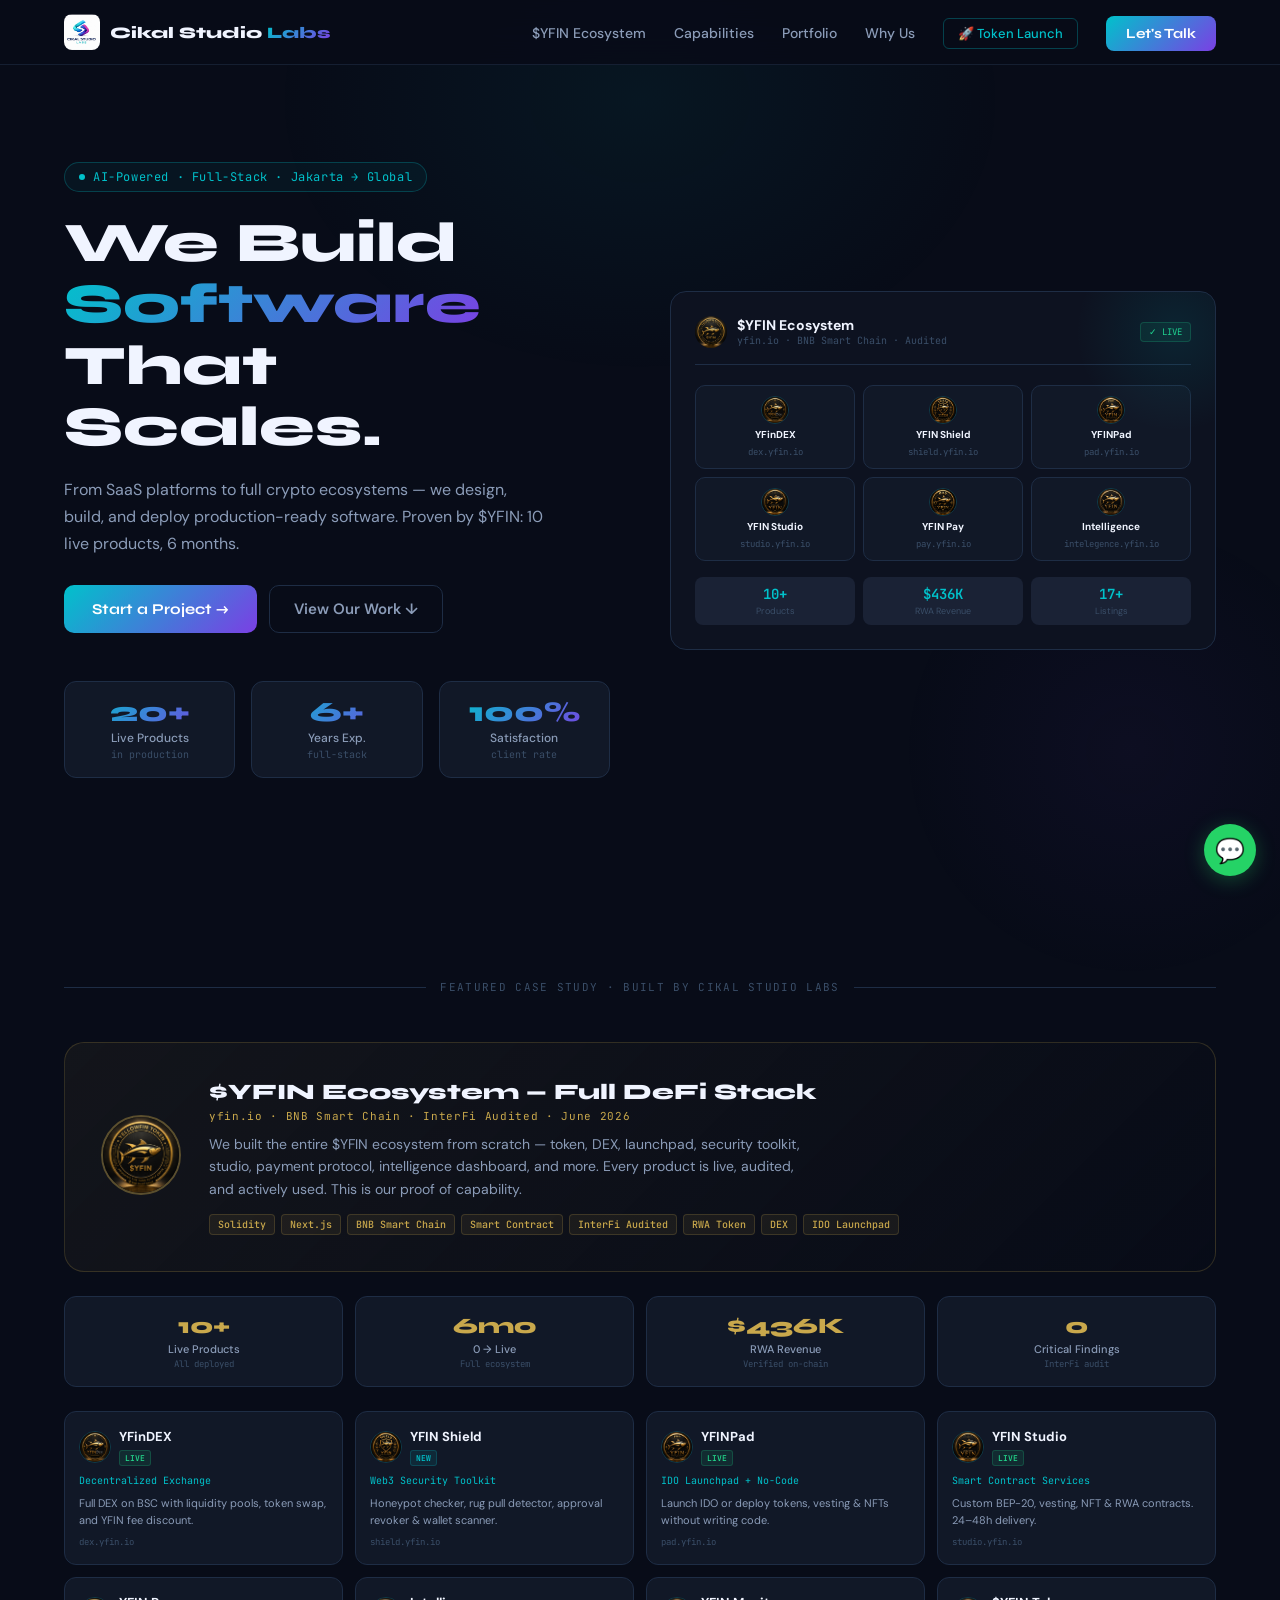
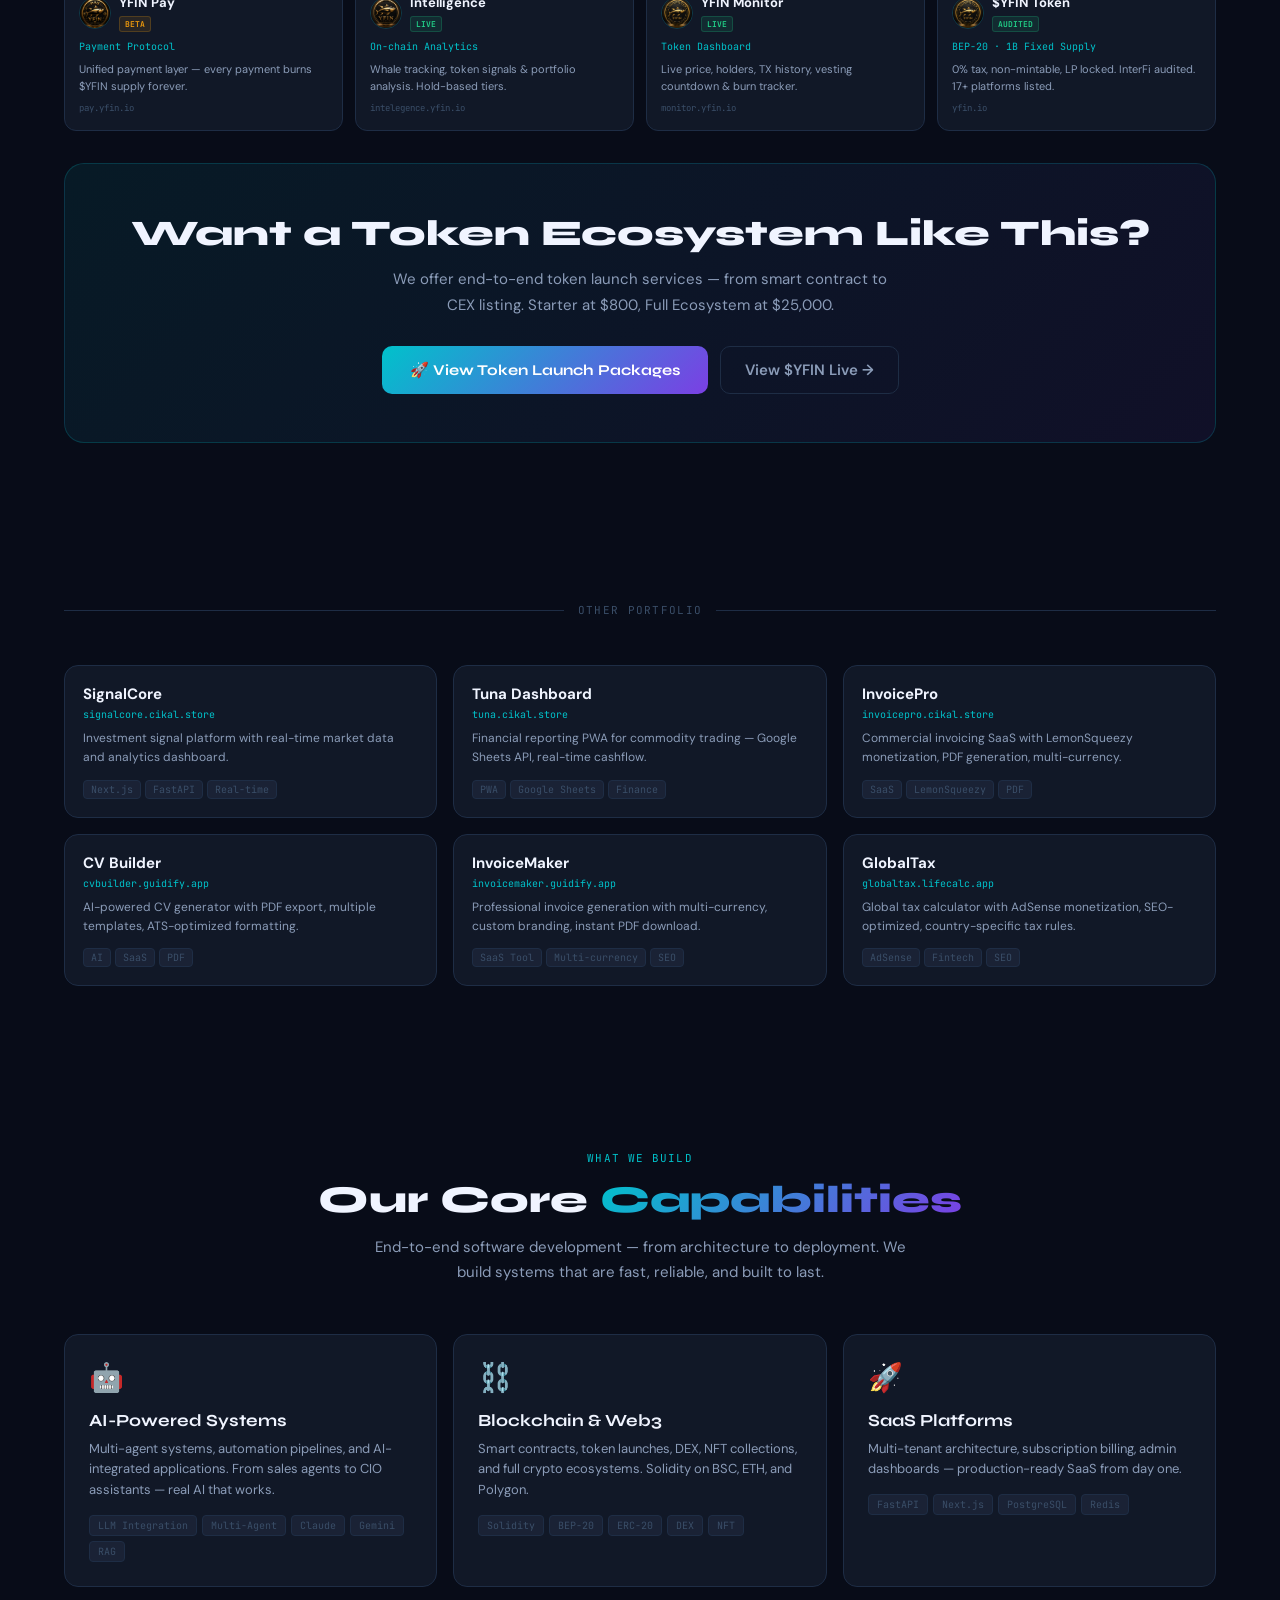
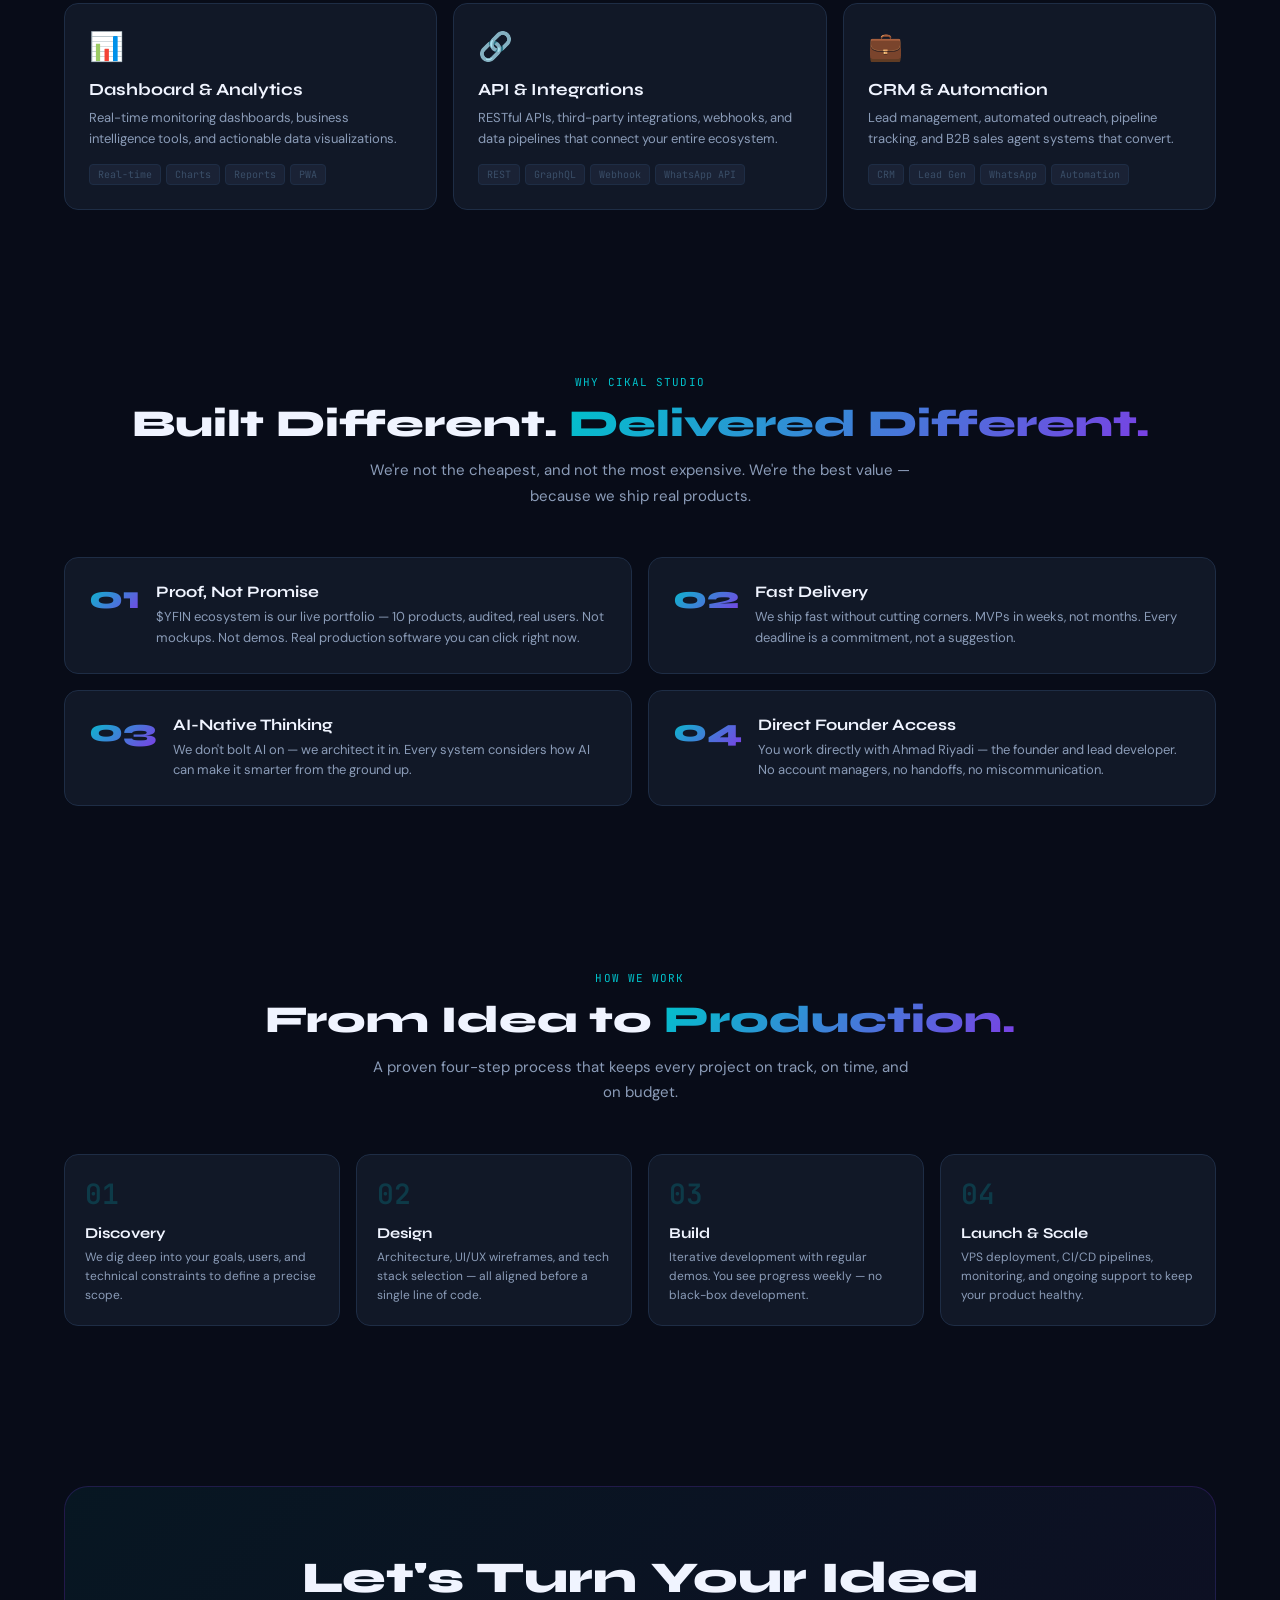
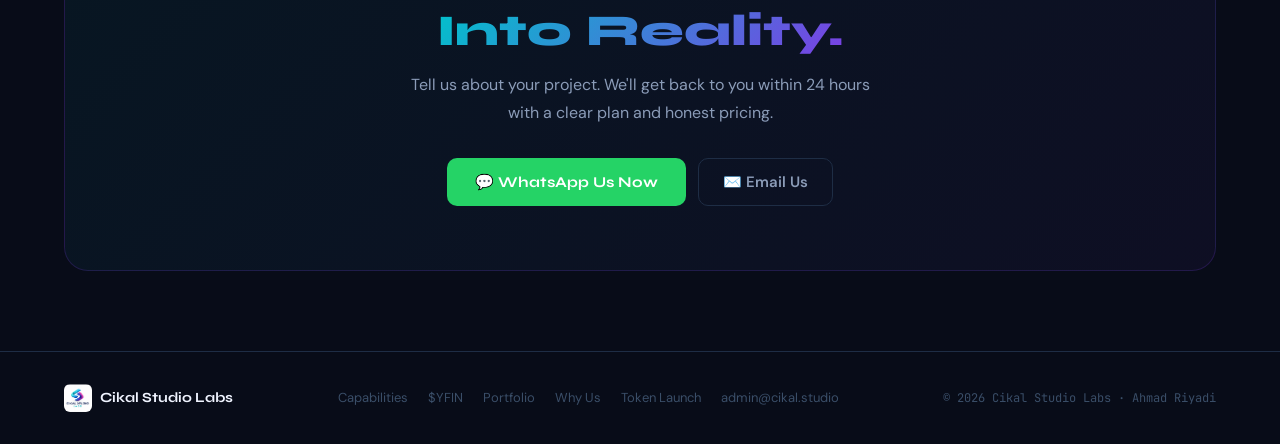
==== index.html @ 4810b9c5 "Fix HTML structure + add og:image and Twitter Card meta tags" ====
<!DOCTYPE html>
<html lang="en">
<head>
<meta charset="UTF-8" />
<meta name="viewport" content="width=device-width, initial-scale=1.0" />
<meta name="description" content="Cikal Studio Labs — We build software that scales. From SaaS to AI systems to crypto ecosystems. Jakarta, Indonesia → Global." />
<meta name="google-site-verification" content="-POpHPgUeZeCtRURK8JKjmXbCRkWH8gEPpSOim4UIfg" />
<link rel="canonical" href="https://www.cikal.studio/" />

<!-- Open Graph -->
<meta property="og:title" content="Cikal Studio Labs — We Build Software That Scales" />
<meta property="og:description" content="From SaaS platforms to full crypto ecosystems. We design, build, and deploy production-ready software. Proven by $YFIN: 10 live products, 6 months." />
<meta property="og:url" content="https://www.cikal.studio" />
<meta property="og:site_name" content="Cikal Studio Labs" />
<meta property="og:type" content="website" />
<meta property="og:locale" content="en_US" />
<meta property="og:image" content="https://www.cikal.studio/images/logo.png" />
<meta property="og:image:width" content="512" />
<meta property="og:image:height" content="512" />
<meta property="og:image:alt" content="Cikal Studio Labs" />

<!-- Twitter Card -->
<meta name="twitter:card" content="summary" />
<meta name="twitter:title" content="Cikal Studio Labs — We Build Software That Scales" />
<meta name="twitter:description" content="From SaaS platforms to full crypto ecosystems. We design, build, and deploy production-ready software." />
<meta name="twitter:image" content="https://www.cikal.studio/images/logo.png" />

<title>Cikal Studio Labs — We Build Software That Scales</title>
<link rel="icon" href="images/logo.png" />
  <link rel="preconnect" href="https://fonts.googleapis.com" />
  <link rel="preconnect" href="https://fonts.gstatic.com" crossorigin />
  <link href="https://fonts.googleapis.com/css2?family=Syne:wght@400;500;600;700;800&family=DM+Sans:ital,wght@0,300;0,400;0,500;0,600;1,400&family=JetBrains+Mono:wght@400;500&display=swap" rel="stylesheet" />
  <style>
    :root {
      --cyan: #00C2CB;
      --purple: #7B3FE4;
      --navy: #080C18;
      --navy-2: #0D1220;
      --navy-3: #111827;
      --navy-4: #1A2235;
      --slate: #1E2D45;
      --text: #F0F4FF;
      --text-2: #8B9CB8;
      --text-3: #3A4E68;
      --gold: #C9A84C;
      --green: #22D48A;
    }

    *, *::before, *::after { box-sizing: border-box; margin: 0; padding: 0; }
    html { scroll-behavior: smooth; overflow-x: hidden; }
    body {
      background: var(--navy);
      color: var(--text);
      font-family: 'DM Sans', sans-serif;
      min-height: 100vh;
      overflow-x: hidden;
      -webkit-font-smoothing: antialiased;
    }

    /* Scrollbar */
    ::-webkit-scrollbar { width: 4px; }
    ::-webkit-scrollbar-track { background: var(--navy); }
    ::-webkit-scrollbar-thumb { background: var(--slate); border-radius: 99px; }

    /* BG Effects */
    body::before {
      content: '';
      position: fixed;
      top: -200px; left: 50%;
      transform: translateX(-50%);
      width: 800px; height: 600px;
      background: radial-gradient(ellipse, rgba(0,194,203,0.06) 0%, transparent 65%);
      pointer-events: none; z-index: 0;
    }
    body::after {
      content: '';
      position: fixed;
      bottom: -100px; right: -100px;
      width: 500px; height: 500px;
      background: radial-gradient(ellipse, rgba(123,63,228,0.05) 0%, transparent 65%);
      pointer-events: none; z-index: 0;
    }

    /* Typography */
    h1,h2,h3 { font-family: 'Syne', sans-serif; }
    .mono { font-family: 'JetBrains Mono', monospace; }

    .gradient-text {
      background: linear-gradient(135deg, #00C2CB, #7B3FE4);
      -webkit-background-clip: text;
      -webkit-text-fill-color: transparent;
      background-clip: text;
    }

    /* Utility */
    .container { max-width: 1200px; margin: 0 auto; padding: 0 24px; }
    .section { padding: 80px 0; position: relative; z-index: 1; }

    /* ── NAVBAR ─────────────────────────────── */
    nav {
      position: fixed; top: 0; left: 0; right: 0; z-index: 100;
      background: rgba(8,12,24,0.9);
      backdrop-filter: blur(16px);
      border-bottom: 1px solid rgba(30,45,69,0.6);
    }
    .nav-inner {
      max-width: 1200px; margin: 0 auto;
      padding: 0 24px; height: 64px;
      display: flex; align-items: center; justify-content: space-between;
    }
    .nav-logo {
      display: flex; align-items: center; gap: 10px;
      text-decoration: none;
    }
    .nav-logo img { width: 36px; height: 36px; border-radius: 8px; }
    .nav-logo span {
      font-family: 'Syne', sans-serif;
      font-weight: 800; font-size: 16px;
      color: var(--text);
    }
    .nav-logo span em {
      font-style: normal;
      background: linear-gradient(135deg, #00C2CB, #7B3FE4);
      -webkit-background-clip: text;
      -webkit-text-fill-color: transparent;
      background-clip: text;
    }
    .nav-links {
      display: flex; gap: 28px; align-items: center;
      list-style: none;
    }
    .nav-links a {
      font-size: 14px; color: var(--text-2);
      text-decoration: none; transition: color 0.2s;
      font-weight: 500;
    }
    .nav-links a:hover { color: var(--cyan); }
    .nav-links a.highlight {
      color: var(--cyan);
      border: 1px solid rgba(0,194,203,0.3);
      padding: 6px 14px; border-radius: 6px;
      font-size: 13px;
    }
    .nav-links a.highlight:hover {
      background: rgba(0,194,203,0.08);
    }
    .nav-cta {
      padding: 9px 20px;
      background: linear-gradient(135deg, #00C2CB, #7B3FE4);
      color: white !important;
      font-weight: 700 !important;
      border-radius: 8px;
      text-decoration: none;
      font-size: 14px !important;
      font-family: 'Syne', sans-serif;
      transition: opacity 0.2s, transform 0.2s;
    }
    .nav-cta:hover { opacity: 0.9; transform: translateY(-1px); }

    /* Mobile nav */
    .hamburger {
      display: none; background: none;
      border: 1px solid var(--slate); border-radius: 8px;
      width: 40px; height: 40px; cursor: pointer;
      color: var(--text-2); font-size: 18px;
      align-items: center; justify-content: center;
    }
    .mobile-menu {
      display: none;
      background: rgba(8,12,24,0.98);
      border-top: 1px solid var(--slate);
      padding: 16px 24px 20px;
    }
    .mobile-menu a {
      display: block; padding: 14px 0;
      font-size: 15px; color: var(--text-2);
      text-decoration: none;
      border-bottom: 1px solid rgba(30,45,69,0.5);
    }
    .mobile-menu a:last-child { border-bottom: none; }
    .mobile-cta-wrap { margin-top: 14px; }
    .mobile-cta-wrap a {
      display: block; text-align: center;
      padding: 13px; font-size: 15px; font-weight: 700;
      background: linear-gradient(135deg, #00C2CB, #7B3FE4);
      color: white; border-radius: 8px;
      text-decoration: none; border: none;
    }

    @media (max-width: 768px) {
      .nav-links { display: none; }
      .hamburger { display: flex; }
      .mobile-menu.open { display: block; }
    }

    /* ── HERO ───────────────────────────────── */
    .hero {
      min-height: 100vh;
      display: flex; align-items: center;
      padding: 100px 0 60px;
      position: relative; z-index: 1;
    }
    .hero-inner {
      max-width: 1200px; margin: 0 auto; padding: 0 24px;
      display: grid; grid-template-columns: 1fr 1fr;
      gap: 60px; align-items: center;
    }
    .hero-tag {
      display: inline-flex; align-items: center; gap: 8px;
      padding: 6px 14px; border-radius: 20px;
      border: 1px solid rgba(0,194,203,0.25);
      background: rgba(0,194,203,0.05);
      font-size: 12px; color: var(--cyan);
      font-family: 'JetBrains Mono', monospace;
      margin-bottom: 20px;
      letter-spacing: 0.05em;
    }
    .hero-tag .dot {
      width: 6px; height: 6px; border-radius: 50%;
      background: var(--cyan);
      animation: pulse 2s infinite;
    }
    @keyframes pulse { 0%,100%{opacity:1} 50%{opacity:0.3} }

    .hero h1 {
      font-size: clamp(32px, 4.5vw, 56px);
      font-weight: 800; line-height: 1.1;
      margin-bottom: 18px;
    }
    .hero p {
      font-size: 16px; color: var(--text-2);
      line-height: 1.7; margin-bottom: 28px;
      max-width: 480px;
    }
    .hero-btns {
      display: flex; gap: 12px; flex-wrap: wrap;
      margin-bottom: 48px;
    }
    .btn-primary {
      padding: 13px 28px;
      background: linear-gradient(135deg, #00C2CB, #7B3FE4);
      color: white; font-weight: 700;
      border-radius: 10px; text-decoration: none;
      font-size: 15px; font-family: 'Syne', sans-serif;
      transition: opacity 0.2s, transform 0.2s;
      display: inline-flex; align-items: center; gap: 8px;
    }
    .btn-primary:hover { opacity: 0.9; transform: translateY(-2px); }
    .btn-secondary {
      padding: 13px 24px;
      background: transparent; color: var(--text-2);
      font-weight: 600; border-radius: 10px;
      text-decoration: none; font-size: 15px;
      border: 1px solid var(--slate);
      transition: all 0.2s;
      display: inline-flex; align-items: center; gap: 8px;
    }
    .btn-secondary:hover { border-color: var(--cyan); color: var(--cyan); }

    /* Stats */
    .hero-stats {
      display: grid; grid-template-columns: repeat(3, 1fr);
      gap: 16px;
    }
    .stat-box {
      background: var(--navy-3);
      border: 1px solid var(--slate);
      border-radius: 12px; padding: 16px 14px;
      text-align: center;
    }
    .stat-box .val {
      font-family: 'Syne', sans-serif;
      font-size: 28px; font-weight: 800;
      background: linear-gradient(135deg, #00C2CB, #7B3FE4);
      -webkit-background-clip: text;
      -webkit-text-fill-color: transparent;
      background-clip: text;
      line-height: 1;
    }
    .stat-box .lbl {
      font-size: 12px; color: var(--text-2);
      margin-top: 4px; font-weight: 500;
    }
    .stat-box .sub {
      font-size: 10px; color: var(--text-3);
      margin-top: 2px;
      font-family: 'JetBrains Mono', monospace;
    }

    /* Hero right — YFIN ecosystem preview */
    .hero-right {
      position: relative;
    }
    .ecosystem-preview {
      background: var(--navy-2);
      border: 1px solid var(--slate);
      border-radius: 16px; padding: 24px;
      position: relative; overflow: hidden;
    }
    .ecosystem-preview::before {
      content: '';
      position: absolute; top: -60px; right: -60px;
      width: 200px; height: 200px;
      background: radial-gradient(ellipse, rgba(0,194,203,0.1), transparent 70%);
      pointer-events: none;
    }
    .ep-header {
      display: flex; align-items: center; gap: 10px;
      margin-bottom: 20px; padding-bottom: 16px;
      border-bottom: 1px solid var(--slate);
    }
    .ep-header img { width: 32px; height: 32px; border-radius: 50%; }
    .ep-header .ep-title { font-weight: 700; font-size: 14px; }
    .ep-header .ep-sub {
      font-size: 10px; color: var(--text-3);
      font-family: 'JetBrains Mono', monospace;
    }
    .ep-badge {
      margin-left: auto;
      font-size: 9px; padding: 3px 8px;
      background: rgba(34,212,138,0.08);
      border: 1px solid rgba(34,212,138,0.2);
      color: var(--green); border-radius: 4px;
      font-family: 'JetBrains Mono', monospace;
    }
    .ep-grid {
      display: grid; grid-template-columns: repeat(3, 1fr);
      gap: 8px; margin-bottom: 16px;
    }
    .ep-item {
      background: var(--navy-3);
      border: 1px solid var(--slate);
      border-radius: 10px; padding: 10px 8px;
      text-align: center; text-decoration: none;
      transition: all 0.2s;
      display: flex; flex-direction: column;
      align-items: center; gap: 5px;
    }
    .ep-item:hover {
      border-color: rgba(0,194,203,0.3);
      transform: translateY(-2px);
    }
    .ep-item img {
      width: 28px; height: 28px; border-radius: 50%;
      border: 1px solid rgba(0,194,203,0.2);
    }
    .ep-item .ep-name {
      font-size: 10px; font-weight: 700;
      color: var(--text); line-height: 1.2;
    }
    .ep-item .ep-url {
      font-size: 9px; color: var(--text-3);
      font-family: 'JetBrains Mono', monospace;
    }
    .ep-stats {
      display: grid; grid-template-columns: repeat(3, 1fr);
      gap: 8px;
    }
    .ep-stat {
      background: var(--navy-4);
      border-radius: 8px; padding: 8px;
      text-align: center;
    }
    .ep-stat .v {
      font-family: 'JetBrains Mono', monospace;
      font-size: 14px; font-weight: 600;
      color: var(--cyan);
    }
    .ep-stat .l {
      font-size: 9px; color: var(--text-3);
      margin-top: 2px;
    }

    /* ── SECTION DIVIDER ────────────────────── */
    .divider {
      display: flex; align-items: center; gap: 14px;
      margin-bottom: 48px;
    }
    .divider .line { flex: 1; height: 1px; background: var(--slate); }
    .divider span {
      font-size: 11px; font-family: 'JetBrains Mono', monospace;
      color: var(--text-3); letter-spacing: 0.12em;
      text-transform: uppercase; white-space: nowrap;
    }

    /* Section header */
    .section-header { text-align: center; margin-bottom: 48px; }
    .section-tag {
      display: inline-block;
      font-size: 11px; font-family: 'JetBrains Mono', monospace;
      color: var(--cyan); letter-spacing: 0.1em;
      text-transform: uppercase; margin-bottom: 12px;
    }
    .section-header h2 {
      font-size: clamp(24px, 3.5vw, 38px);
      font-weight: 800; line-height: 1.2;
      margin-bottom: 12px;
    }
    .section-header p {
      font-size: 15px; color: var(--text-2);
      line-height: 1.7; max-width: 540px; margin: 0 auto;
    }

    /* ── YFIN CASE STUDY ────────────────────── */
    .case-study-hero {
      background: linear-gradient(135deg, rgba(201,168,76,0.06), rgba(8,12,24,0.9));
      border: 1px solid rgba(201,168,76,0.2);
      border-radius: 20px; padding: 36px;
      margin-bottom: 24px;
      display: grid; grid-template-columns: auto 1fr;
      gap: 28px; align-items: center;
    }
    .cs-logo img {
      width: 80px; height: 80px; border-radius: 50%;
      border: 2px solid rgba(201,168,76,0.4);
    }
    .cs-content h3 {
      font-size: 22px; font-weight: 800;
      margin-bottom: 4px;
    }
    .cs-content .cs-sub {
      font-size: 11px; color: var(--gold);
      font-family: 'JetBrains Mono', monospace;
      letter-spacing: 0.06em; margin-bottom: 10px;
    }
    .cs-content p {
      font-size: 14px; color: var(--text-2);
      line-height: 1.6; margin-bottom: 14px;
      max-width: 600px;
    }
    .cs-tags { display: flex; flex-wrap: wrap; gap: 6px; }
    .cs-tag {
      font-size: 10px; padding: 3px 8px;
      border-radius: 4px; font-family: 'JetBrains Mono', monospace;
      font-weight: 500;
      background: rgba(201,168,76,0.08);
      border: 1px solid rgba(201,168,76,0.2);
      color: var(--gold);
    }
    .cs-stats {
      display: grid; grid-template-columns: repeat(4, 1fr);
      gap: 12px; margin-bottom: 24px;
    }
    .cs-stat {
      background: var(--navy-3); border: 1px solid var(--slate);
      border-radius: 12px; padding: 16px 12px; text-align: center;
    }
    .cs-stat .v {
      font-family: 'Syne', sans-serif;
      font-size: 22px; font-weight: 800; color: var(--gold);
    }
    .cs-stat .l { font-size: 11px; color: var(--text-2); margin-top: 3px; font-weight: 500; }
    .cs-stat .s { font-size: 9px; color: var(--text-3); margin-top: 2px; font-family: 'JetBrains Mono', monospace; }

    /* Product grid */
    .products-grid {
      display: grid; grid-template-columns: repeat(4, 1fr);
      gap: 12px;
    }
    .product-card {
      background: var(--navy-3); border: 1px solid var(--slate);
      border-radius: 12px; padding: 16px 14px;
      text-decoration: none; display: flex;
      flex-direction: column; gap: 8px;
      transition: all 0.2s;
    }
    .product-card:hover {
      border-color: rgba(0,194,203,0.3);
      transform: translateY(-2px);
      box-shadow: 0 8px 24px rgba(0,194,203,0.06);
    }
    .pc-header { display: flex; align-items: center; gap: 8px; }
    .pc-header img {
      width: 32px; height: 32px; border-radius: 50%;
      border: 1px solid rgba(0,194,203,0.2);
      flex-shrink: 0;
    }
    .pc-name { font-weight: 700; font-size: 13px; color: var(--text); }
    .pc-badge {
      font-size: 8px; padding: 2px 5px; border-radius: 3px;
      font-family: 'JetBrains Mono', monospace; font-weight: 600;
      display: inline-block; margin-top: 1px;
    }
    .b-live { background: rgba(34,212,138,0.1); border: 1px solid rgba(34,212,138,0.2); color: var(--green); }
    .b-new  { background: rgba(0,194,203,0.1);  border: 1px solid rgba(0,194,203,0.2);  color: var(--cyan); }
    .b-beta { background: rgba(245,158,11,0.1); border: 1px solid rgba(245,158,11,0.2); color: #F59E0B; }
    .pc-tag { font-size: 10px; color: var(--cyan); font-family: 'JetBrains Mono', monospace; }
    .pc-desc { font-size: 11px; color: var(--text-2); line-height: 1.5; flex: 1; }
    .pc-url { font-size: 9px; color: var(--text-3); font-family: 'JetBrains Mono', monospace; }

    /* ── OTHER PORTFOLIO ────────────────────── */
    .portfolio-grid {
      display: grid; grid-template-columns: repeat(3, 1fr);
      gap: 16px;
    }
    .port-card {
      background: var(--navy-3); border: 1px solid var(--slate);
      border-radius: 14px; overflow: hidden;
      text-decoration: none; display: block;
      transition: all 0.2s;
    }
    .port-card:hover {
      border-color: rgba(123,63,228,0.3);
      transform: translateY(-2px);
    }
    .port-body { padding: 18px; }
    .port-name { font-weight: 700; font-size: 15px; margin-bottom: 4px; color: var(--text); }
    .port-url { font-size: 10px; color: var(--cyan); font-family: 'JetBrains Mono', monospace; margin-bottom: 8px; }
    .port-desc { font-size: 12px; color: var(--text-2); line-height: 1.6; margin-bottom: 12px; }
    .port-tags { display: flex; flex-wrap: wrap; gap: 4px; }
    .port-tag {
      font-size: 10px; padding: 2px 7px; border-radius: 4px;
      background: var(--navy-4); border: 1px solid var(--slate);
      color: var(--text-3); font-family: 'JetBrains Mono', monospace;
    }

    /* ── CAPABILITIES ───────────────────────── */
    .cap-grid {
      display: grid; grid-template-columns: repeat(3, 1fr);
      gap: 16px;
    }
    .cap-card {
      background: var(--navy-3); border: 1px solid var(--slate);
      border-radius: 14px; padding: 24px;
      transition: all 0.2s;
    }
    .cap-card:hover { border-color: rgba(123,63,228,0.3); }
    .cap-icon {
      font-size: 28px; margin-bottom: 14px;
    }
    .cap-card h3 { font-size: 17px; font-weight: 700; margin-bottom: 8px; }
    .cap-card p { font-size: 13px; color: var(--text-2); line-height: 1.6; margin-bottom: 14px; }
    .cap-tags { display: flex; flex-wrap: wrap; gap: 5px; }
    .cap-tag {
      font-size: 10px; padding: 3px 8px;
      border-radius: 4px; background: var(--navy-4);
      border: 1px solid var(--slate);
      color: var(--text-3); font-family: 'JetBrains Mono', monospace;
    }

    /* ── WHY US ─────────────────────────────── */
    .why-grid {
      display: grid; grid-template-columns: repeat(2, 1fr);
      gap: 16px;
    }
    .why-card {
      background: var(--navy-3); border: 1px solid var(--slate);
      border-radius: 14px; padding: 24px;
      display: flex; gap: 16px; align-items: flex-start;
    }
    .why-num {
      font-family: 'Syne', sans-serif; font-size: 32px;
      font-weight: 800; line-height: 1;
      background: linear-gradient(135deg, #00C2CB, #7B3FE4);
      -webkit-background-clip: text;
      -webkit-text-fill-color: transparent;
      background-clip: text;
      flex-shrink: 0;
    }
    .why-card h3 { font-size: 16px; font-weight: 700; margin-bottom: 6px; }
    .why-card p { font-size: 13px; color: var(--text-2); line-height: 1.6; }

    /* ── PROCESS ────────────────────────────── */
    .process-grid {
      display: grid; grid-template-columns: repeat(4, 1fr);
      gap: 16px;
    }
    .proc-card {
      background: var(--navy-3); border: 1px solid var(--slate);
      border-radius: 14px; padding: 20px;
      position: relative;
    }
    .proc-num {
      font-family: 'JetBrains Mono', monospace;
      font-size: 28px; font-weight: 600;
      color: rgba(0,194,203,0.2); margin-bottom: 12px;
    }
    .proc-card h3 { font-size: 15px; font-weight: 700; margin-bottom: 6px; }
    .proc-card p { font-size: 12px; color: var(--text-2); line-height: 1.6; }

    /* ── TOKEN LAUNCH CTA ───────────────────── */
    .token-cta {
      background: linear-gradient(135deg, rgba(0,194,203,0.08), rgba(123,63,228,0.08));
      border: 1px solid rgba(0,194,203,0.2);
      border-radius: 20px; padding: 48px;
      text-align: center;
    }
    .token-cta h2 {
      font-size: clamp(24px, 3.5vw, 36px);
      font-weight: 800; margin-bottom: 12px;
    }
    .token-cta p {
      font-size: 15px; color: var(--text-2);
      line-height: 1.7; max-width: 520px;
      margin: 0 auto 28px;
    }
    .token-cta-btns { display: flex; gap: 12px; justify-content: center; flex-wrap: wrap; }

    /* ── CTA SECTION ────────────────────────── */
    .cta-section {
      background: linear-gradient(135deg, rgba(0,194,203,0.06), rgba(123,63,228,0.06));
      border: 1px solid rgba(123,63,228,0.2);
      border-radius: 24px; padding: 64px 48px;
      text-align: center;
    }
    .cta-section h2 {
      font-size: clamp(28px, 4vw, 44px);
      font-weight: 800; margin-bottom: 14px;
    }
    .cta-section p {
      font-size: 16px; color: var(--text-2);
      max-width: 480px; margin: 0 auto 32px;
      line-height: 1.7;
    }
    .cta-btns { display: flex; gap: 12px; justify-content: center; flex-wrap: wrap; }
    .btn-wa {
      padding: 13px 28px;
      background: #25D366;
      color: white !important; font-weight: 700;
      border-radius: 10px; text-decoration: none;
      font-size: 15px; font-family: 'Syne', sans-serif;
      transition: opacity 0.2s, transform 0.2s;
      display: inline-flex; align-items: center; gap: 8px;
    }
    .btn-wa:hover { opacity: 0.9; transform: translateY(-2px); }

    /* ── FOOTER ─────────────────────────────── */
    footer {
      border-top: 1px solid var(--slate);
      padding: 32px 0;
      position: relative; z-index: 1;
    }
    .footer-inner {
      max-width: 1200px; margin: 0 auto; padding: 0 24px;
      display: flex; justify-content: space-between;
      align-items: center; flex-wrap: wrap; gap: 16px;
    }
    .footer-logo {
      display: flex; align-items: center; gap: 8px;
      text-decoration: none;
    }
    .footer-logo img { width: 28px; height: 28px; border-radius: 6px; }
    .footer-logo span {
      font-family: 'Syne', sans-serif;
      font-weight: 700; font-size: 14px; color: var(--text);
    }
    .footer-links { display: flex; gap: 20px; flex-wrap: wrap; }
    .footer-links a {
      font-size: 13px; color: var(--text-3);
      text-decoration: none; transition: color 0.2s;
    }
    .footer-links a:hover { color: var(--cyan); }
    .footer-right {
      font-size: 12px; color: var(--text-3);
      font-family: 'JetBrains Mono', monospace;
    }

    /* ── WA FLOAT ───────────────────────────── */
    .wa-float {
      position: fixed; bottom: 24px; right: 24px; z-index: 99;
      width: 52px; height: 52px; border-radius: 50%;
      background: #25D366;
      display: flex; align-items: center; justify-content: center;
      text-decoration: none; font-size: 24px;
      box-shadow: 0 4px 20px rgba(37,211,102,0.3);
      transition: transform 0.2s;
    }
    .wa-float:hover { transform: scale(1.1); }

    /* ── REVEAL ANIMATION ───────────────────── */
    .reveal {
      opacity: 0;
      transform: translateY(24px);
      transition: opacity 0.6s ease, transform 0.6s ease;
    }
    .reveal.visible {
      opacity: 1;
      transform: translateY(0);
    }
    .reveal-delay-1 { transition-delay: 0.1s; }
    .reveal-delay-2 { transition-delay: 0.2s; }
    .reveal-delay-3 { transition-delay: 0.3s; }

    /* ── RESPONSIVE ─────────────────────────── */
    @media (max-width: 1024px) {
      .products-grid { grid-template-columns: repeat(3, 1fr); }
      .cs-stats { grid-template-columns: repeat(2, 1fr); }
    }
    @media (max-width: 768px) {
      .hero-inner { grid-template-columns: 1fr; gap: 40px; }
      .hero-right { display: none; }
      .section { padding: 60px 0; }
      .cap-grid { grid-template-columns: 1fr; }
      .portfolio-grid { grid-template-columns: 1fr; }
      .products-grid { grid-template-columns: repeat(2, 1fr); }
      .process-grid { grid-template-columns: repeat(2, 1fr); }
      .why-grid { grid-template-columns: 1fr; }
      .case-study-hero { grid-template-columns: 1fr; }
      .cs-logo { display: none; }
      .cta-section { padding: 40px 24px; }
      .token-cta { padding: 32px 20px; }
    }
    @media (max-width: 480px) {
      .hero-stats { grid-template-columns: repeat(3, 1fr); }
      .products-grid { grid-template-columns: repeat(2, 1fr); }
      .process-grid { grid-template-columns: 1fr 1fr; }
    }
  </style>
</head>
<body>

<!-- NAV -->
<nav id="navbar">
  <div class="nav-inner">
    <a href="#hero" class="nav-logo">
      <img src="images/logo.png" alt="Cikal Studio Labs" />
      <span>Cikal Studio <em>Labs</em></span>
    </a>
    <ul class="nav-links">
      <li><a href="#yfin">$YFIN Ecosystem</a></li>
      <li><a href="#capabilities">Capabilities</a></li>
      <li><a href="#portfolio">Portfolio</a></li>
      <li><a href="#why">Why Us</a></li>
      <li><a href="token-launch.html" class="highlight">🚀 Token Launch</a></li>
      <li><a href="https://wa.me/6208111870347" target="_blank" rel="noopener" class="nav-cta">Let's Talk</a></li>
    </ul>
    <button class="hamburger" id="hamburger" onclick="toggleMenu()">☰</button>
  </div>
  <div class="mobile-menu" id="mobileMenu">
    <a href="#yfin" onclick="toggleMenu()">$YFIN Ecosystem</a>
    <a href="#capabilities" onclick="toggleMenu()">Capabilities</a>
    <a href="#portfolio" onclick="toggleMenu()">Portfolio</a>
    <a href="#why" onclick="toggleMenu()">Why Us</a>
    <a href="token-launch.html">🚀 Token Launch</a>
    <div class="mobile-cta-wrap">
      <a href="https://wa.me/6208111870347" target="_blank" rel="noopener">Let's Talk →</a>
    </div>
  </div>
</nav>

<!-- HERO -->
<section class="hero" id="hero">
  <div class="hero-inner">
    <div class="hero-left">
      <div class="hero-tag">
        <div class="dot"></div>
        AI-Powered · Full-Stack · Jakarta → Global
      </div>
      <h1>We Build<br/><span class="gradient-text">Software</span><br/>That Scales.</h1>
      <p>From SaaS platforms to full crypto ecosystems — we design, build, and deploy production-ready software. Proven by $YFIN: 10 live products, 6 months.</p>
      <div class="hero-btns">
        <a href="https://wa.me/6208111870347" target="_blank" rel="noopener" class="btn-primary">Start a Project →</a>
        <a href="#yfin" class="btn-secondary">View Our Work ↓</a>
      </div>
      <div class="hero-stats">
        <div class="stat-box">
          <div class="val" data-count="20">0</div>
          <div class="lbl">Live Products</div>
          <div class="sub">in production</div>
        </div>
        <div class="stat-box">
          <div class="val" data-count="6">0</div>
          <div class="lbl">Years Exp.</div>
          <div class="sub">full-stack</div>
        </div>
        <div class="stat-box">
          <div class="val">100%</div>
          <div class="lbl">Satisfaction</div>
          <div class="sub">client rate</div>
        </div>
      </div>
    </div>

    <!-- Hero right: YFIN ecosystem mini-preview -->
    <div class="hero-right">
      <div class="ecosystem-preview">
        <div class="ep-header">
          <img src="images/yfin-logo.png" alt="YFIN" />
          <div>
            <div class="ep-title">$YFIN Ecosystem</div>
            <div class="ep-sub">yfin.io · BNB Smart Chain · Audited</div>
          </div>
          <span class="ep-badge">✓ LIVE</span>
        </div>
        <div class="ep-grid">
          <a href="https://dex.yfin.io" target="_blank" class="ep-item">
            <img src="images/yfindex.png" alt="YFinDEX" />
            <div class="ep-name">YFinDEX</div>
            <div class="ep-url">dex.yfin.io</div>
          </a>
          <a href="https://shield.yfin.io" target="_blank" class="ep-item">
            <img src="images/yfinshield.png" alt="Shield" />
            <div class="ep-name">YFIN Shield</div>
            <div class="ep-url">shield.yfin.io</div>
          </a>
          <a href="https://pad.yfin.io" target="_blank" class="ep-item">
            <img src="images/yfinpad.png" alt="YFINPad" />
            <div class="ep-name">YFINPad</div>
            <div class="ep-url">pad.yfin.io</div>
          </a>
          <a href="https://studio.yfin.io" target="_blank" class="ep-item">
            <img src="images/yfinstudio.png" alt="Studio" />
            <div class="ep-name">YFIN Studio</div>
            <div class="ep-url">studio.yfin.io</div>
          </a>
          <a href="https://pay.yfin.io" target="_blank" class="ep-item">
            <img src="images/yfinpay.png" alt="Pay" />
            <div class="ep-name">YFIN Pay</div>
            <div class="ep-url">pay.yfin.io</div>
          </a>
          <a href="https://intelegence.yfin.io" target="_blank" class="ep-item">
            <img src="images/yfinintelegence.png" alt="Intelligence" />
            <div class="ep-name">Intelligence</div>
            <div class="ep-url">intelegence.yfin.io</div>
          </a>
        </div>
        <div class="ep-stats">
          <div class="ep-stat"><div class="v">10+</div><div class="l">Products</div></div>
          <div class="ep-stat"><div class="v">$436K</div><div class="l">RWA Revenue</div></div>
          <div class="ep-stat"><div class="v">17+</div><div class="l">Listings</div></div>
        </div>
      </div>
    </div>
  </div>
</section>

<!-- YFIN ECOSYSTEM CASE STUDY -->
<section class="section" id="yfin">
  <div class="container">
    <div class="divider reveal">
      <div class="line"></div>
      <span>Featured Case Study · Built by Cikal Studio Labs</span>
      <div class="line"></div>
    </div>

    <!-- Case study header -->
    <div class="case-study-hero reveal">
      <div class="cs-logo">
        <img src="images/yfin-logo.png" alt="YFIN" />
      </div>
      <div class="cs-content">
        <h3>$YFIN Ecosystem — Full DeFi Stack</h3>
        <div class="cs-sub">yfin.io · BNB Smart Chain · InterFi Audited · June 2026</div>
        <p>We built the entire $YFIN ecosystem from scratch — token, DEX, launchpad, security toolkit, studio, payment protocol, intelligence dashboard, and more. Every product is live, audited, and actively used. This is our proof of capability.</p>
        <div class="cs-tags">
          <span class="cs-tag">Solidity</span>
          <span class="cs-tag">Next.js</span>
          <span class="cs-tag">BNB Smart Chain</span>
          <span class="cs-tag">Smart Contract</span>
          <span class="cs-tag">InterFi Audited</span>
          <span class="cs-tag">RWA Token</span>
          <span class="cs-tag">DEX</span>
          <span class="cs-tag">IDO Launchpad</span>
        </div>
      </div>
    </div>

    <!-- Case study stats -->
    <div class="cs-stats reveal">
      <div class="cs-stat">
        <div class="v">10+</div>
        <div class="l">Live Products</div>
        <div class="s">All deployed</div>
      </div>
      <div class="cs-stat">
        <div class="v">6mo</div>
        <div class="l">0 → Live</div>
        <div class="s">Full ecosystem</div>
      </div>
      <div class="cs-stat">
        <div class="v">$436K</div>
        <div class="l">RWA Revenue</div>
        <div class="s">Verified on-chain</div>
      </div>
      <div class="cs-stat">
        <div class="v">0</div>
        <div class="l">Critical Findings</div>
        <div class="s">InterFi audit</div>
      </div>
    </div>

    <!-- Product grid -->
    <div class="products-grid">
      <a href="https://dex.yfin.io" target="_blank" class="product-card reveal">
        <div class="pc-header">
          <img src="images/yfindex.png" alt="YFinDEX" />
          <div>
            <div class="pc-name">YFinDEX</div>
            <span class="pc-badge b-live">LIVE</span>
          </div>
        </div>
        <div class="pc-tag">Decentralized Exchange</div>
        <div class="pc-desc">Full DEX on BSC with liquidity pools, token swap, and YFIN fee discount.</div>
        <div class="pc-url">dex.yfin.io</div>
      </a>
      <a href="https://shield.yfin.io" target="_blank" class="product-card reveal reveal-delay-1">
        <div class="pc-header">
          <img src="images/yfinshield.png" alt="Shield" />
          <div>
            <div class="pc-name">YFIN Shield</div>
            <span class="pc-badge b-new">NEW</span>
          </div>
        </div>
        <div class="pc-tag">Web3 Security Toolkit</div>
        <div class="pc-desc">Honeypot checker, rug pull detector, approval revoker & wallet scanner.</div>
        <div class="pc-url">shield.yfin.io</div>
      </a>
      <a href="https://pad.yfin.io" target="_blank" class="product-card reveal reveal-delay-2">
        <div class="pc-header">
          <img src="images/yfinpad.png" alt="YFINPad" />
          <div>
            <div class="pc-name">YFINPad</div>
            <span class="pc-badge b-live">LIVE</span>
          </div>
        </div>
        <div class="pc-tag">IDO Launchpad + No-Code</div>
        <div class="pc-desc">Launch IDO or deploy tokens, vesting & NFTs without writing code.</div>
        <div class="pc-url">pad.yfin.io</div>
      </a>
      <a href="https://studio.yfin.io" target="_blank" class="product-card reveal reveal-delay-3">
        <div class="pc-header">
          <img src="images/yfinstudio.png" alt="Studio" />
          <div>
            <div class="pc-name">YFIN Studio</div>
            <span class="pc-badge b-live">LIVE</span>
          </div>
        </div>
        <div class="pc-tag">Smart Contract Services</div>
        <div class="pc-desc">Custom BEP-20, vesting, NFT & RWA contracts. 24–48h delivery.</div>
        <div class="pc-url">studio.yfin.io</div>
      </a>
      <a href="https://pay.yfin.io" target="_blank" class="product-card reveal">
        <div class="pc-header">
          <img src="images/yfinpay.png" alt="Pay" />
          <div>
            <div class="pc-name">YFIN Pay</div>
            <span class="pc-badge b-beta">BETA</span>
          </div>
        </div>
        <div class="pc-tag">Payment Protocol</div>
        <div class="pc-desc">Unified payment layer — every payment burns $YFIN supply forever.</div>
        <div class="pc-url">pay.yfin.io</div>
      </a>
      <a href="https://intelegence.yfin.io" target="_blank" class="product-card reveal reveal-delay-1">
        <div class="pc-header">
          <img src="images/yfinintelegence.png" alt="Intelligence" />
          <div>
            <div class="pc-name">Intelligence</div>
            <span class="pc-badge b-live">LIVE</span>
          </div>
        </div>
        <div class="pc-tag">On-chain Analytics</div>
        <div class="pc-desc">Whale tracking, token signals & portfolio analysis. Hold-based tiers.</div>
        <div class="pc-url">intelegence.yfin.io</div>
      </a>
      <a href="https://monitor.yfin.io" target="_blank" class="product-card reveal reveal-delay-2">
        <div class="pc-header">
          <img src="images/yfin-logo.png" alt="Monitor" />
          <div>
            <div class="pc-name">YFIN Monitor</div>
            <span class="pc-badge b-live">LIVE</span>
          </div>
        </div>
        <div class="pc-tag">Token Dashboard</div>
        <div class="pc-desc">Live price, holders, TX history, vesting countdown & burn tracker.</div>
        <div class="pc-url">monitor.yfin.io</div>
      </a>
      <a href="https://www.yfin.io" target="_blank" class="product-card reveal reveal-delay-3">
        <div class="pc-header">
          <img src="images/yfin-logo.png" alt="YFIN" />
          <div>
            <div class="pc-name">$YFIN Token</div>
            <span class="pc-badge b-live">AUDITED</span>
          </div>
        </div>
        <div class="pc-tag">BEP-20 · 1B Fixed Supply</div>
        <div class="pc-desc">0% tax, non-mintable, LP locked. InterFi audited. 17+ platforms listed.</div>
        <div class="pc-url">yfin.io</div>
      </a>
    </div>

    <!-- Token launch CTA -->
    <div class="token-cta reveal" style="margin-top:32px;">
      <h2>Want a Token Ecosystem Like This?</h2>
      <p>We offer end-to-end token launch services — from smart contract to CEX listing. Starter at $800, Full Ecosystem at $25,000.</p>
      <div class="token-cta-btns">
        <a href="token-launch.html" class="btn-primary">🚀 View Token Launch Packages</a>
        <a href="https://www.yfin.io" target="_blank" class="btn-secondary">View $YFIN Live →</a>
      </div>
    </div>
  </div>
</section>

<!-- OTHER PORTFOLIO -->
<section class="section" id="portfolio">
  <div class="container">
    <div class="divider reveal">
      <div class="line"></div>
      <span>Other Portfolio</span>
      <div class="line"></div>
    </div>
    <div class="portfolio-grid">
      <a href="https://signalcore.cikal.store" target="_blank" class="port-card reveal">
        <div class="port-body">
          <div class="port-name">SignalCore</div>
          <div class="port-url">signalcore.cikal.store</div>
          <div class="port-desc">Investment signal platform with real-time market data and analytics dashboard.</div>
          <div class="port-tags">
            <span class="port-tag">Next.js</span>
            <span class="port-tag">FastAPI</span>
            <span class="port-tag">Real-time</span>
          </div>
        </div>
      </a>
      <a href="https://tuna.cikal.store" target="_blank" class="port-card reveal reveal-delay-1">
        <div class="port-body">
          <div class="port-name">Tuna Dashboard</div>
          <div class="port-url">tuna.cikal.store</div>
          <div class="port-desc">Financial reporting PWA for commodity trading — Google Sheets API, real-time cashflow.</div>
          <div class="port-tags">
            <span class="port-tag">PWA</span>
            <span class="port-tag">Google Sheets</span>
            <span class="port-tag">Finance</span>
          </div>
        </div>
      </a>
      <a href="https://invoicepro.cikal.store" target="_blank" class="port-card reveal reveal-delay-2">
        <div class="port-body">
          <div class="port-name">InvoicePro</div>
          <div class="port-url">invoicepro.cikal.store</div>
          <div class="port-desc">Commercial invoicing SaaS with LemonSqueezy monetization, PDF generation, multi-currency.</div>
          <div class="port-tags">
            <span class="port-tag">SaaS</span>
            <span class="port-tag">LemonSqueezy</span>
            <span class="port-tag">PDF</span>
          </div>
        </div>
      </a>
      <a href="https://cvbuilder.guidify.app" target="_blank" class="port-card reveal">
        <div class="port-body">
          <div class="port-name">CV Builder</div>
          <div class="port-url">cvbuilder.guidify.app</div>
          <div class="port-desc">AI-powered CV generator with PDF export, multiple templates, ATS-optimized formatting.</div>
          <div class="port-tags">
            <span class="port-tag">AI</span>
            <span class="port-tag">SaaS</span>
            <span class="port-tag">PDF</span>
          </div>
        </div>
      </a>
      <a href="https://invoicemaker.guidify.app" target="_blank" class="port-card reveal reveal-delay-1">
        <div class="port-body">
          <div class="port-name">InvoiceMaker</div>
          <div class="port-url">invoicemaker.guidify.app</div>
          <div class="port-desc">Professional invoice generation with multi-currency, custom branding, instant PDF download.</div>
          <div class="port-tags">
            <span class="port-tag">SaaS Tool</span>
            <span class="port-tag">Multi-currency</span>
            <span class="port-tag">SEO</span>
          </div>
        </div>
      </a>
      <a href="https://globaltax.lifecalc.app" target="_blank" class="port-card reveal reveal-delay-2">
        <div class="port-body">
          <div class="port-name">GlobalTax</div>
          <div class="port-url">globaltax.lifecalc.app</div>
          <div class="port-desc">Global tax calculator with AdSense monetization, SEO-optimized, country-specific tax rules.</div>
          <div class="port-tags">
            <span class="port-tag">AdSense</span>
            <span class="port-tag">Fintech</span>
            <span class="port-tag">SEO</span>
          </div>
        </div>
      </a>
    </div>
  </div>
</section>

<!-- CAPABILITIES -->
<section class="section" id="capabilities">
  <div class="container">
    <div class="section-header reveal">
      <div class="section-tag">What We Build</div>
      <h2>Our Core <em style="font-style:normal;" class="gradient-text">Capabilities</em></h2>
      <p>End-to-end software development — from architecture to deployment. We build systems that are fast, reliable, and built to last.</p>
    </div>
    <div class="cap-grid">
      <div class="cap-card reveal">
        <div class="cap-icon">🤖</div>
        <h3>AI-Powered Systems</h3>
        <p>Multi-agent systems, automation pipelines, and AI-integrated applications. From sales agents to CIO assistants — real AI that works.</p>
        <div class="cap-tags">
          <span class="cap-tag">LLM Integration</span>
          <span class="cap-tag">Multi-Agent</span>
          <span class="cap-tag">Claude</span>
          <span class="cap-tag">Gemini</span>
          <span class="cap-tag">RAG</span>
        </div>
      </div>
      <div class="cap-card reveal reveal-delay-1">
        <div class="cap-icon">⛓️</div>
        <h3>Blockchain & Web3</h3>
        <p>Smart contracts, token launches, DEX, NFT collections, and full crypto ecosystems. Solidity on BSC, ETH, and Polygon.</p>
        <div class="cap-tags">
          <span class="cap-tag">Solidity</span>
          <span class="cap-tag">BEP-20</span>
          <span class="cap-tag">ERC-20</span>
          <span class="cap-tag">DEX</span>
          <span class="cap-tag">NFT</span>
        </div>
      </div>
      <div class="cap-card reveal reveal-delay-2">
        <div class="cap-icon">🚀</div>
        <h3>SaaS Platforms</h3>
        <p>Multi-tenant architecture, subscription billing, admin dashboards — production-ready SaaS from day one.</p>
        <div class="cap-tags">
          <span class="cap-tag">FastAPI</span>
          <span class="cap-tag">Next.js</span>
          <span class="cap-tag">PostgreSQL</span>
          <span class="cap-tag">Redis</span>
        </div>
      </div>
      <div class="cap-card reveal">
        <div class="cap-icon">📊</div>
        <h3>Dashboard & Analytics</h3>
        <p>Real-time monitoring dashboards, business intelligence tools, and actionable data visualizations.</p>
        <div class="cap-tags">
          <span class="cap-tag">Real-time</span>
          <span class="cap-tag">Charts</span>
          <span class="cap-tag">Reports</span>
          <span class="cap-tag">PWA</span>
        </div>
      </div>
      <div class="cap-card reveal reveal-delay-1">
        <div class="cap-icon">🔗</div>
        <h3>API & Integrations</h3>
        <p>RESTful APIs, third-party integrations, webhooks, and data pipelines that connect your entire ecosystem.</p>
        <div class="cap-tags">
          <span class="cap-tag">REST</span>
          <span class="cap-tag">GraphQL</span>
          <span class="cap-tag">Webhook</span>
          <span class="cap-tag">WhatsApp API</span>
        </div>
      </div>
      <div class="cap-card reveal reveal-delay-2">
        <div class="cap-icon">💼</div>
        <h3>CRM & Automation</h3>
        <p>Lead management, automated outreach, pipeline tracking, and B2B sales agent systems that convert.</p>
        <div class="cap-tags">
          <span class="cap-tag">CRM</span>
          <span class="cap-tag">Lead Gen</span>
          <span class="cap-tag">WhatsApp</span>
          <span class="cap-tag">Automation</span>
        </div>
      </div>
    </div>
  </div>
</section>

<!-- WHY US -->
<section class="section" id="why">
  <div class="container">
    <div class="section-header reveal">
      <div class="section-tag">Why Cikal Studio</div>
      <h2>Built Different. <span class="gradient-text">Delivered Different.</span></h2>
      <p>We're not the cheapest, and not the most expensive. We're the best value — because we ship real products.</p>
    </div>
    <div class="why-grid">
      <div class="why-card reveal">
        <div class="why-num">01</div>
        <div>
          <h3>Proof, Not Promise</h3>
          <p>$YFIN ecosystem is our live portfolio — 10 products, audited, real users. Not mockups. Not demos. Real production software you can click right now.</p>
        </div>
      </div>
      <div class="why-card reveal reveal-delay-1">
        <div class="why-num">02</div>
        <div>
          <h3>Fast Delivery</h3>
          <p>We ship fast without cutting corners. MVPs in weeks, not months. Every deadline is a commitment, not a suggestion.</p>
        </div>
      </div>
      <div class="why-card reveal">
        <div class="why-num">03</div>
        <div>
          <h3>AI-Native Thinking</h3>
          <p>We don't bolt AI on — we architect it in. Every system considers how AI can make it smarter from the ground up.</p>
        </div>
      </div>
      <div class="why-card reveal reveal-delay-1">
        <div class="why-num">04</div>
        <div>
          <h3>Direct Founder Access</h3>
          <p>You work directly with Ahmad Riyadi — the founder and lead developer. No account managers, no handoffs, no miscommunication.</p>
        </div>
      </div>
    </div>
  </div>
</section>

<!-- PROCESS -->
<section class="section" id="process">
  <div class="container">
    <div class="section-header reveal">
      <div class="section-tag">How We Work</div>
      <h2>From Idea to <span class="gradient-text">Production.</span></h2>
      <p>A proven four-step process that keeps every project on track, on time, and on budget.</p>
    </div>
    <div class="process-grid">
      <div class="proc-card reveal">
        <div class="proc-num">01</div>
        <h3>Discovery</h3>
        <p>We dig deep into your goals, users, and technical constraints to define a precise scope.</p>
      </div>
      <div class="proc-card reveal reveal-delay-1">
        <div class="proc-num">02</div>
        <h3>Design</h3>
        <p>Architecture, UI/UX wireframes, and tech stack selection — all aligned before a single line of code.</p>
      </div>
      <div class="proc-card reveal reveal-delay-2">
        <div class="proc-num">03</div>
        <h3>Build</h3>
        <p>Iterative development with regular demos. You see progress weekly — no black-box development.</p>
      </div>
      <div class="proc-card reveal reveal-delay-3">
        <div class="proc-num">04</div>
        <h3>Launch & Scale</h3>
        <p>VPS deployment, CI/CD pipelines, monitoring, and ongoing support to keep your product healthy.</p>
      </div>
    </div>
  </div>
</section>

<!-- CTA -->
<section class="section" id="cta">
  <div class="container">
    <div class="cta-section reveal">
      <h2>Let's Turn Your Idea<br/><span class="gradient-text">Into Reality.</span></h2>
      <p>Tell us about your project. We'll get back to you within 24 hours with a clear plan and honest pricing.</p>
      <div class="cta-btns">
        <a href="https://wa.me/6208111870347" target="_blank" rel="noopener" class="btn-wa">
          💬 WhatsApp Us Now
        </a>
        <a href="mailto:admin@cikal.studio" class="btn-secondary">
          ✉️ Email Us
        </a>
      </div>
    </div>
  </div>
</section>

<!-- FOOTER -->
<footer>
  <div class="footer-inner">
    <a href="#hero" class="footer-logo">
      <img src="images/logo.png" alt="Cikal Studio Labs" />
      <span>Cikal Studio Labs</span>
    </a>
    <div class="footer-links">
      <a href="#capabilities">Capabilities</a>
      <a href="#yfin">$YFIN</a>
      <a href="#portfolio">Portfolio</a>
      <a href="#why">Why Us</a>
      <a href="token-launch.html">Token Launch</a>
      <a href="mailto:admin@cikal.studio">admin@cikal.studio</a>
    </div>
    <div class="footer-right">© 2026 Cikal Studio Labs · Ahmad Riyadi</div>
  </div>
</footer>

<!-- WA Float -->
<a href="https://wa.me/6208111870347" target="_blank" rel="noopener" class="wa-float" aria-label="Chat via WhatsApp">💬</a>

<script>
  // Mobile menu
  function toggleMenu() {
    const menu = document.getElementById('mobileMenu');
    const btn = document.getElementById('hamburger');
    menu.classList.toggle('open');
    btn.textContent = menu.classList.contains('open') ? '✕' : '☰';
  }

  // Counter animation
  function animateCounter(el) {
    const target = parseInt(el.getAttribute('data-count'));
    if (!target) return;
    const suffix = el.textContent.includes('+') ? '+' : '';
    let current = 0;
    const step = Math.ceil(target / 30);
    const timer = setInterval(() => {
      current = Math.min(current + step, target);
      el.textContent = current + '+';
      if (current >= target) clearInterval(timer);
    }, 40);
  }

  // Reveal on scroll
  const reveals = document.querySelectorAll('.reveal');
  const observer = new IntersectionObserver((entries) => {
    entries.forEach(entry => {
      if (entry.isIntersecting) {
        entry.target.classList.add('visible');
        // Trigger counter if applicable
        const counter = entry.target.querySelector('[data-count]');
        if (counter) animateCounter(counter);
        observer.unobserve(entry.target);
      }
    });
  }, { threshold: 0.1 });
  reveals.forEach(el => observer.observe(el));

  // Also trigger counters in hero (already visible)
  document.querySelectorAll('[data-count]').forEach(el => {
    animateCounter(el);
  });
</script>
</body>
</html>
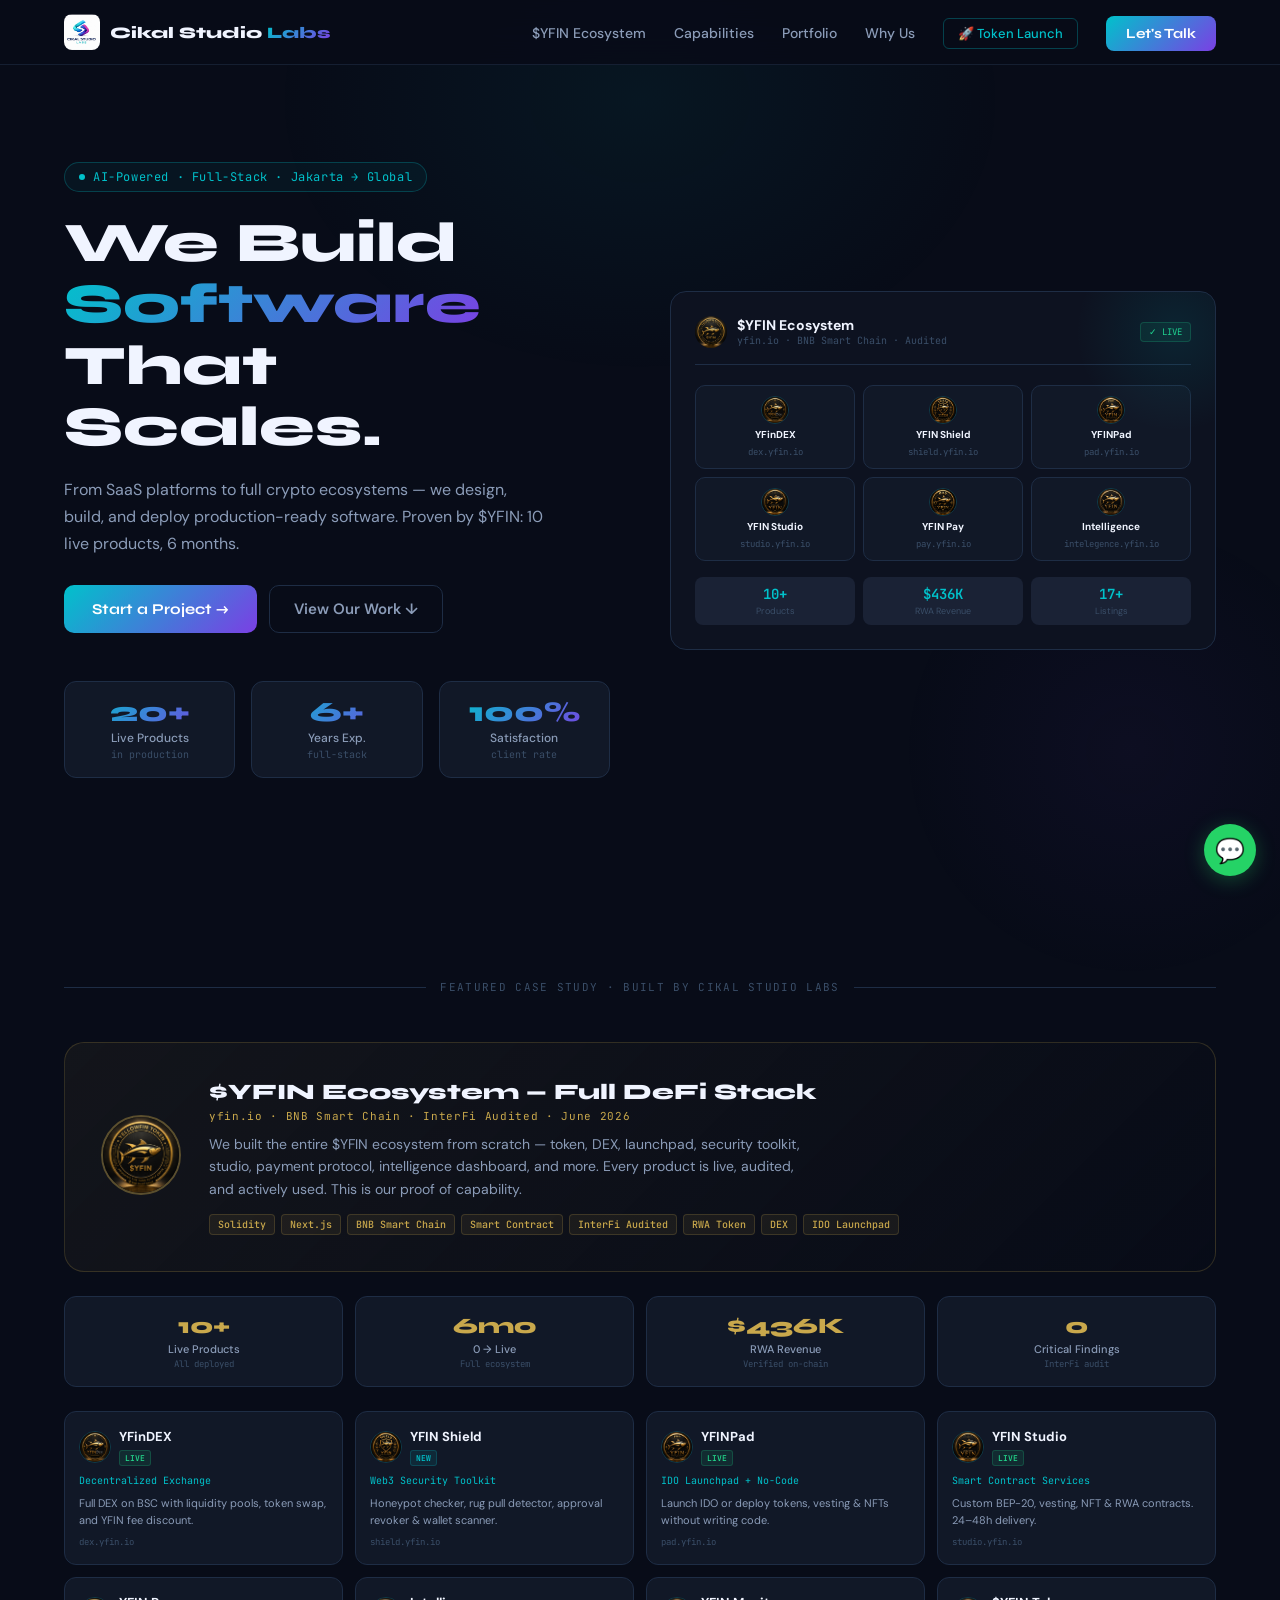
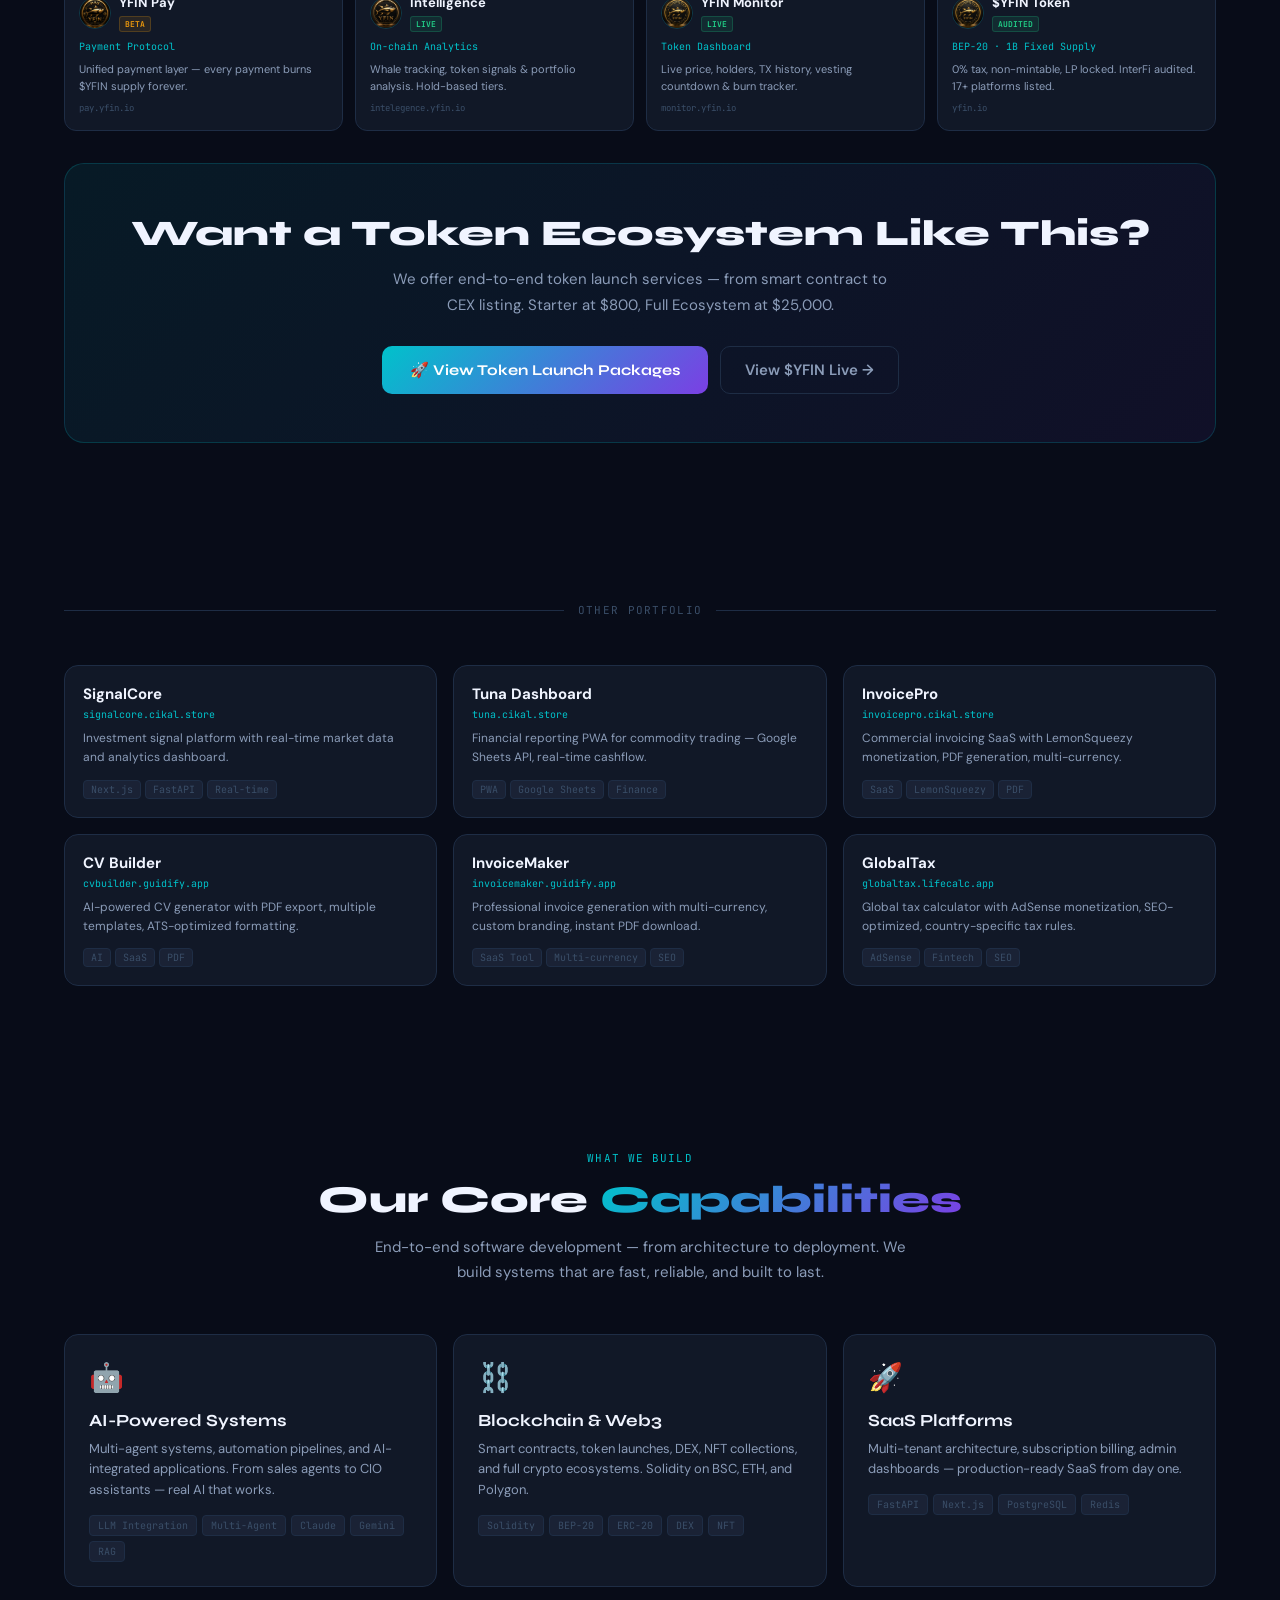
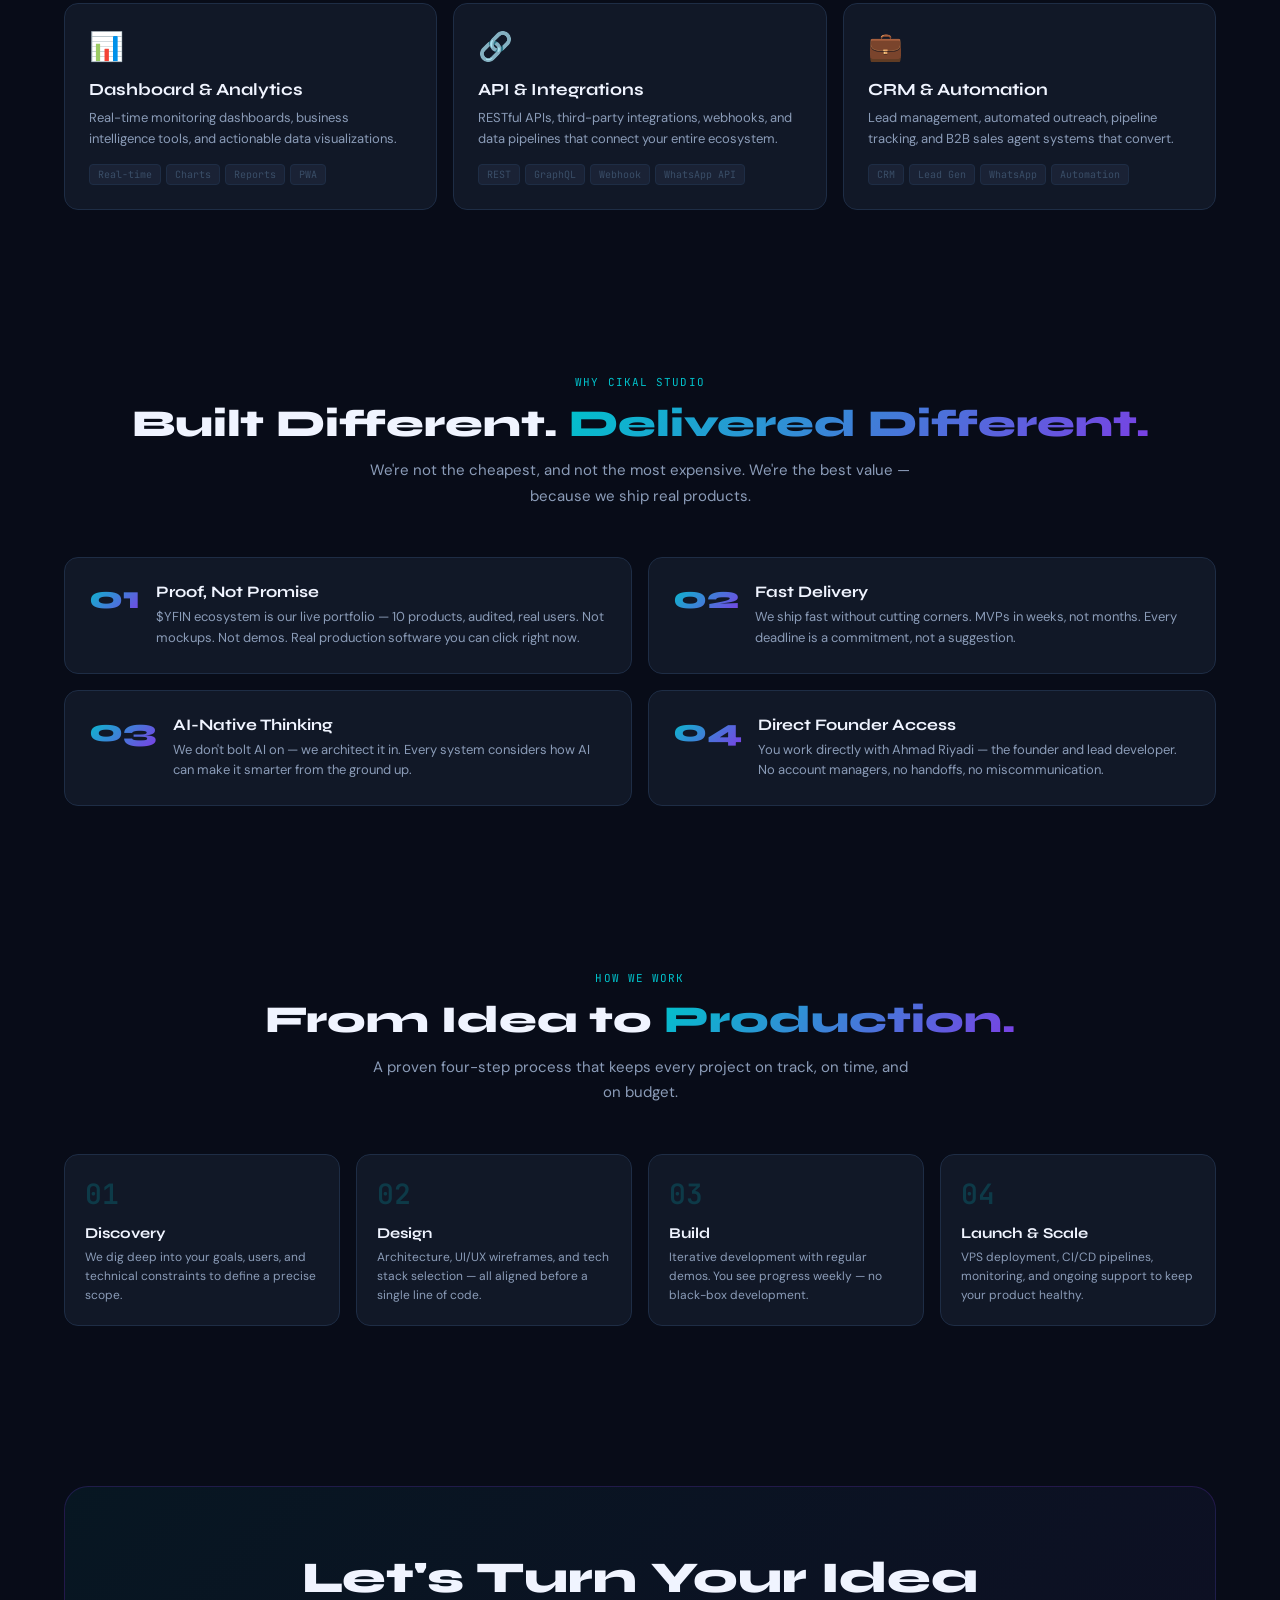
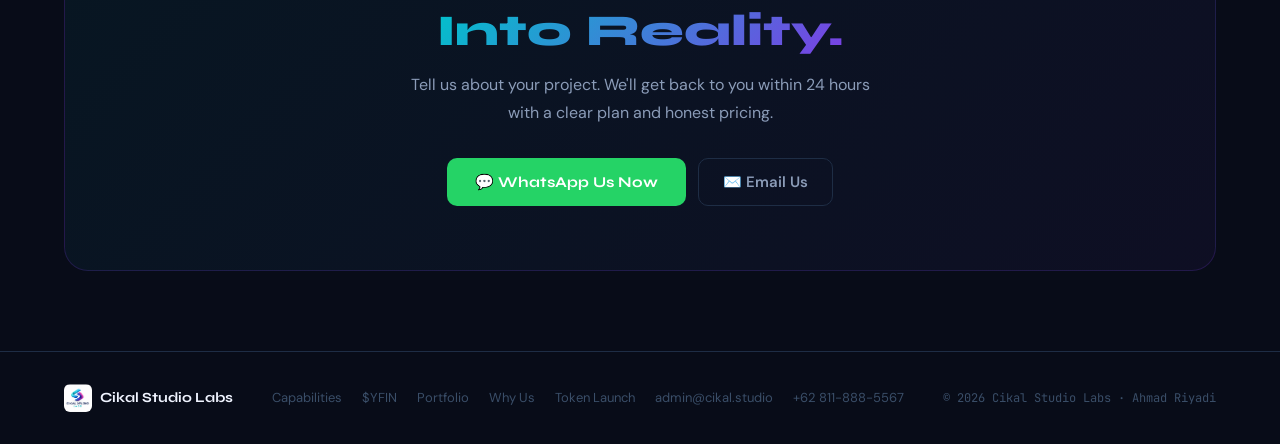
==== commit 30c67547: "Add WA number to footer, update all WA links to 0811-888-5567" ====
--- a/index.html
+++ b/index.html
@@ -1,6 +1,16 @@
 <!DOCTYPE html>
 <html lang="en">
 <head>
+<!-- Google tag (gtag.js) -->
+<script async src="https://www.googletagmanager.com/gtag/js?id=AW-18255068707"></script>
+<script>
+  window.dataLayer = window.dataLayer || [];
+  function gtag(){dataLayer.push(arguments);}
+  gtag('js', new Date());
+
+  gtag('config', 'AW-18255068707');
+</script>
+
 <meta charset="UTF-8" />
 <meta name="viewport" content="width=device-width, initial-scale=1.0" />
 <meta name="description" content="Cikal Studio Labs — We build software that scales. From SaaS to AI systems to crypto ecosystems. Jakarta, Indonesia → Global." />
@@ -722,7 +732,7 @@
       <li><a href="#portfolio">Portfolio</a></li>
       <li><a href="#why">Why Us</a></li>
       <li><a href="token-launch.html" class="highlight">🚀 Token Launch</a></li>
-      <li><a href="https://wa.me/6208111870347" target="_blank" rel="noopener" class="nav-cta">Let's Talk</a></li>
+      <li><a href="https://wa.me/628118885567" target="_blank" rel="noopener" class="nav-cta">Let's Talk</a></li>
     </ul>
     <button class="hamburger" id="hamburger" onclick="toggleMenu()">☰</button>
   </div>
@@ -733,7 +743,7 @@
     <a href="#why" onclick="toggleMenu()">Why Us</a>
     <a href="token-launch.html">🚀 Token Launch</a>
     <div class="mobile-cta-wrap">
-      <a href="https://wa.me/6208111870347" target="_blank" rel="noopener">Let's Talk →</a>
+      <a href="https://wa.me/628118885567" target="_blank" rel="noopener">Let's Talk →</a>
     </div>
   </div>
 </nav>
@@ -749,7 +759,7 @@
       <h1>We Build<br/><span class="gradient-text">Software</span><br/>That Scales.</h1>
       <p>From SaaS platforms to full crypto ecosystems — we design, build, and deploy production-ready software. Proven by $YFIN: 10 live products, 6 months.</p>
       <div class="hero-btns">
-        <a href="https://wa.me/6208111870347" target="_blank" rel="noopener" class="btn-primary">Start a Project →</a>
+        <a href="https://wa.me/628118885567" target="_blank" rel="noopener" class="btn-primary">Start a Project →</a>
         <a href="#yfin" class="btn-secondary">View Our Work ↓</a>
       </div>
       <div class="hero-stats">
@@ -1238,7 +1248,7 @@
       <h2>Let's Turn Your Idea<br/><span class="gradient-text">Into Reality.</span></h2>
       <p>Tell us about your project. We'll get back to you within 24 hours with a clear plan and honest pricing.</p>
       <div class="cta-btns">
-        <a href="https://wa.me/6208111870347" target="_blank" rel="noopener" class="btn-wa">
+        <a href="https://wa.me/628118885567" target="_blank" rel="noopener" class="btn-wa">
           💬 WhatsApp Us Now
         </a>
         <a href="mailto:admin@cikal.studio" class="btn-secondary">
@@ -1263,13 +1273,14 @@
       <a href="#why">Why Us</a>
       <a href="token-launch.html">Token Launch</a>
       <a href="mailto:admin@cikal.studio">admin@cikal.studio</a>
+      <a href="https://wa.me/628118885567" target="_blank" rel="noopener">+62 811-888-5567</a>
     </div>
     <div class="footer-right">© 2026 Cikal Studio Labs · Ahmad Riyadi</div>
   </div>
 </footer>
 
 <!-- WA Float -->
-<a href="https://wa.me/6208111870347" target="_blank" rel="noopener" class="wa-float" aria-label="Chat via WhatsApp">💬</a>
+<a href="https://wa.me/628118885567" target="_blank" rel="noopener" class="wa-float" aria-label="Chat via WhatsApp">💬</a>
 
 <script>
   // Mobile menu
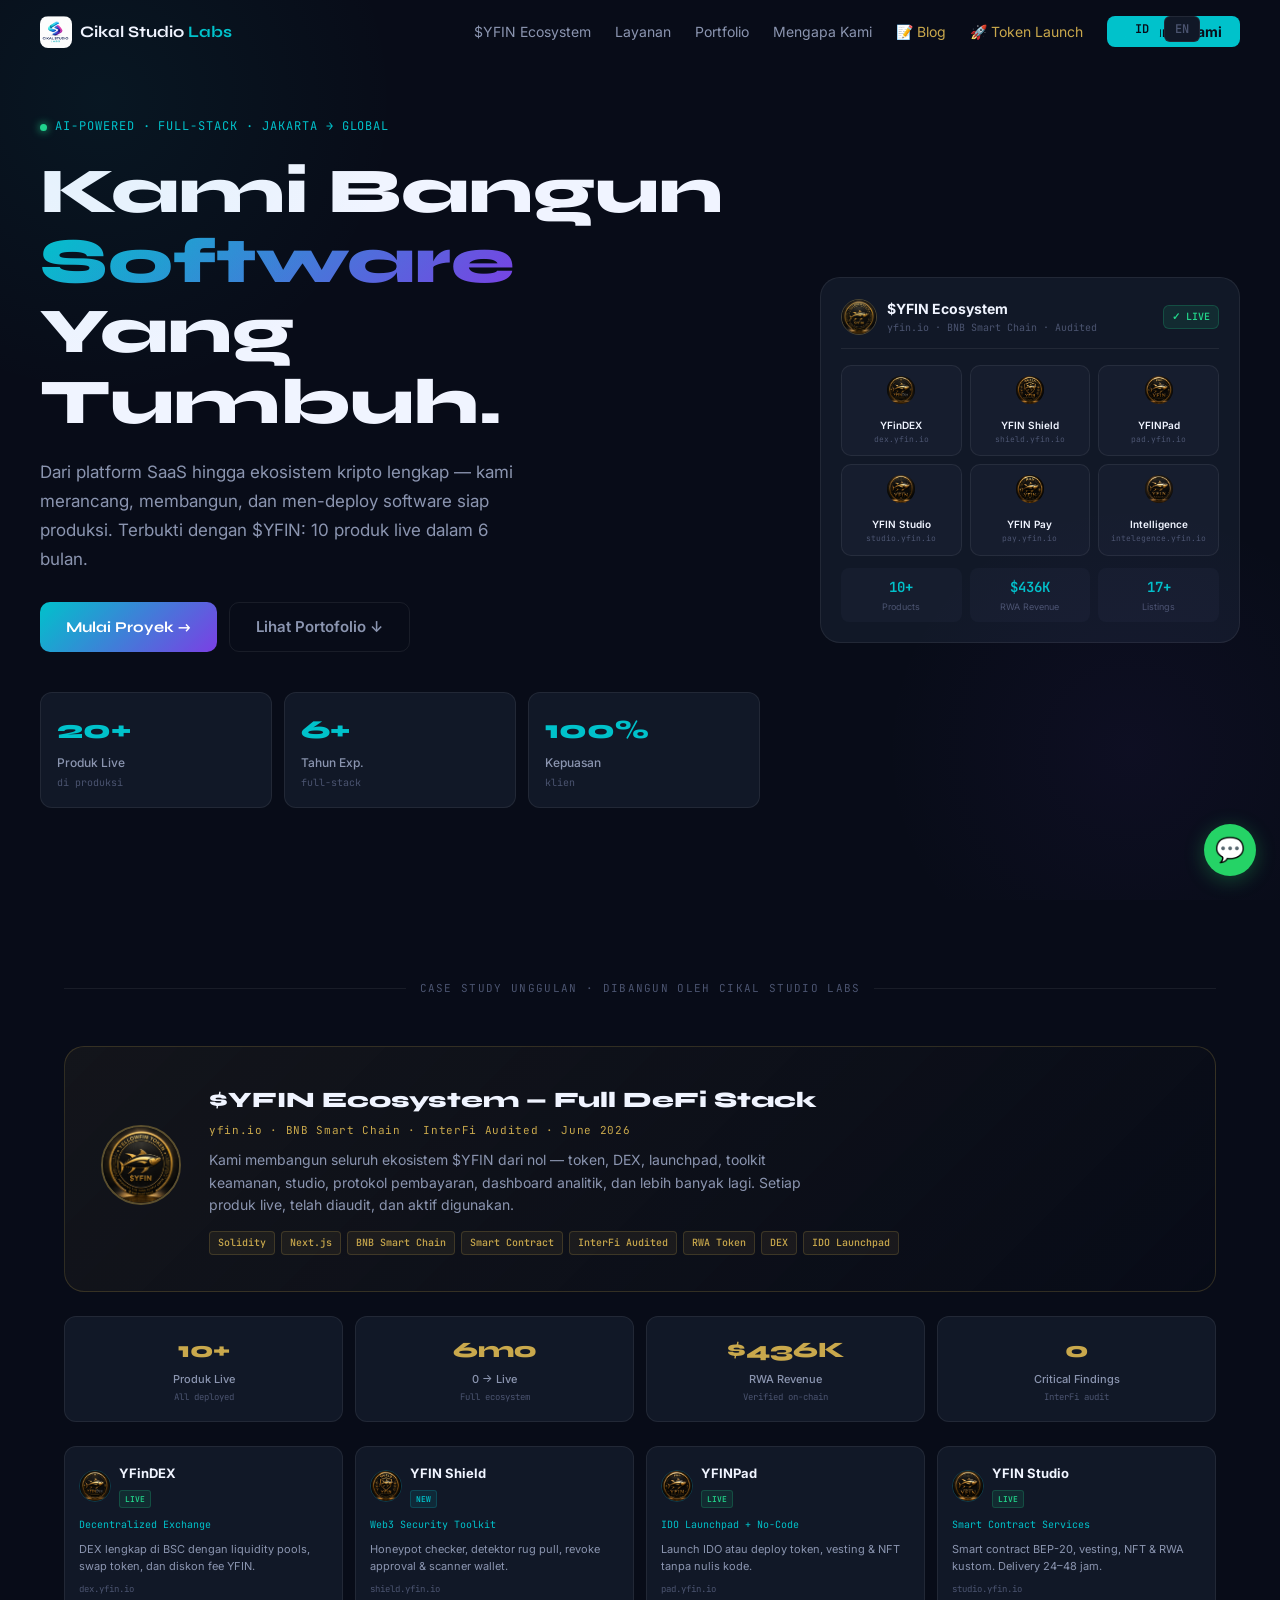
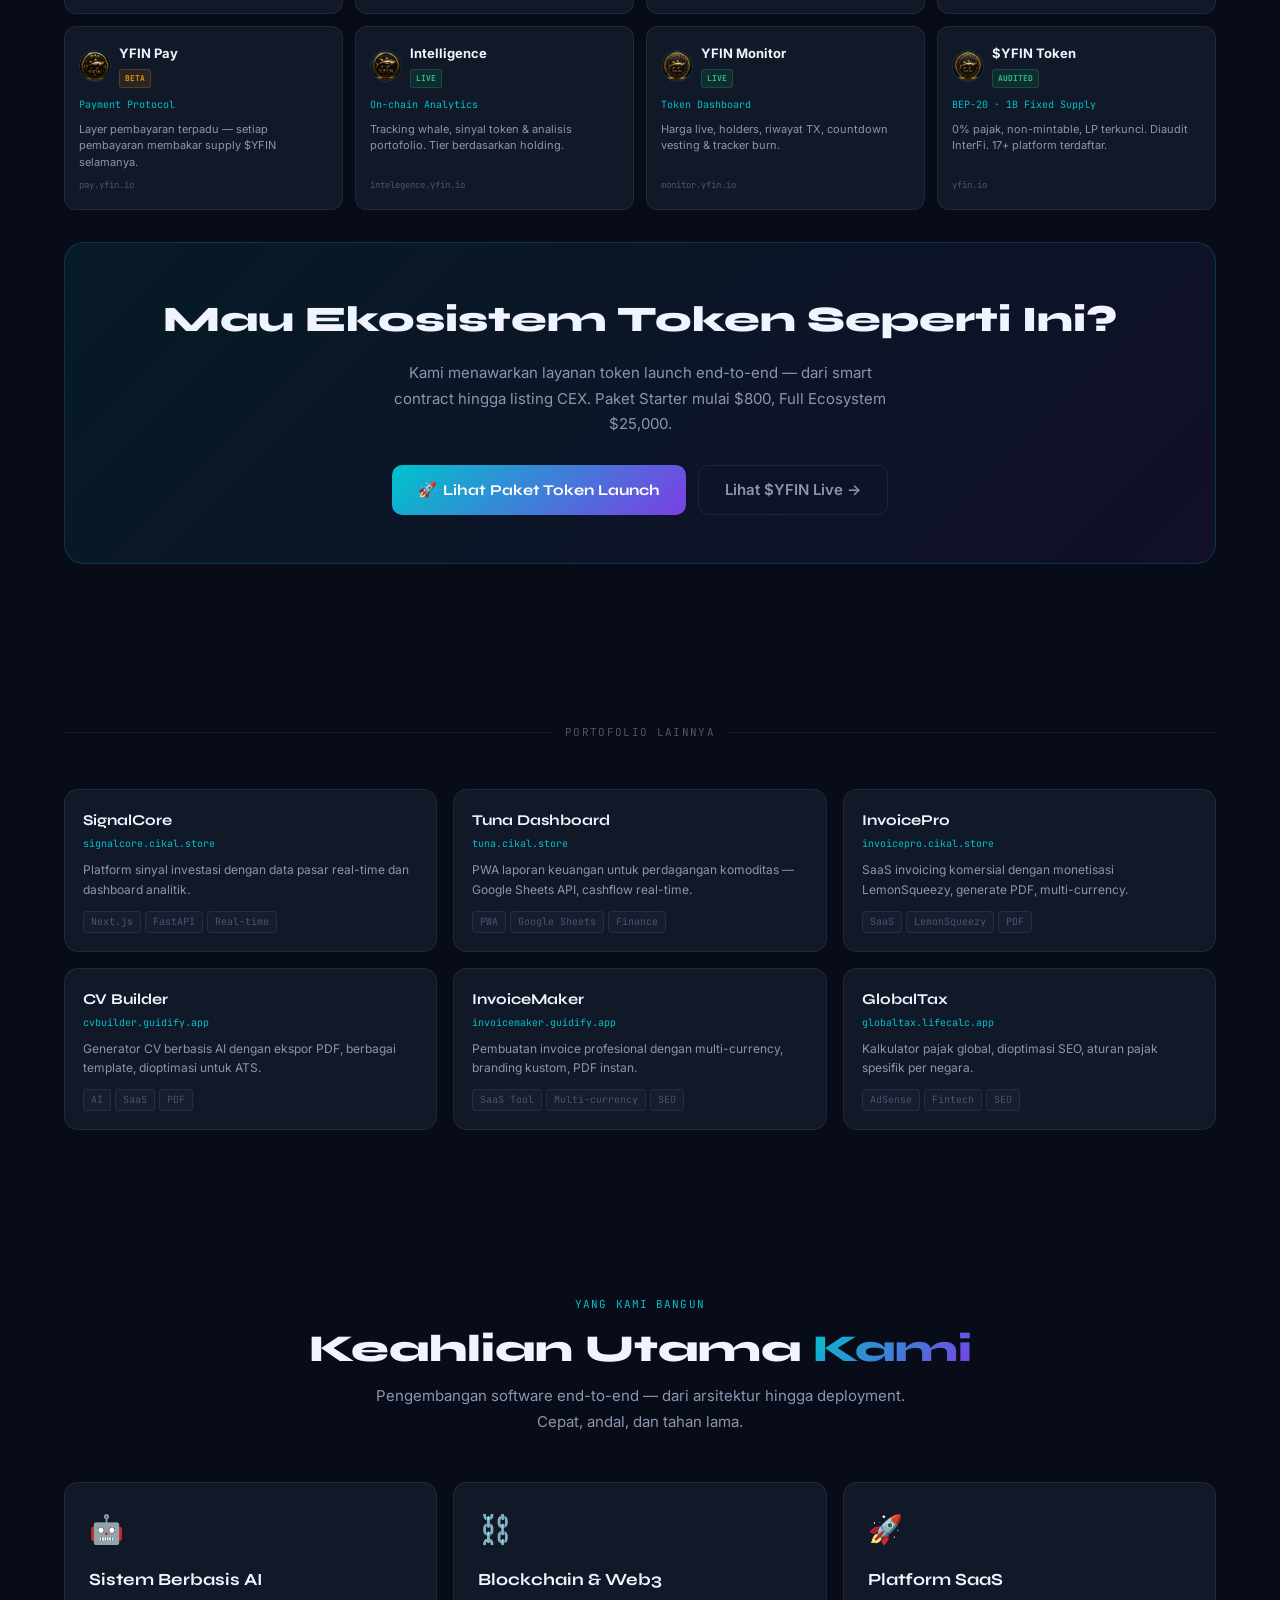
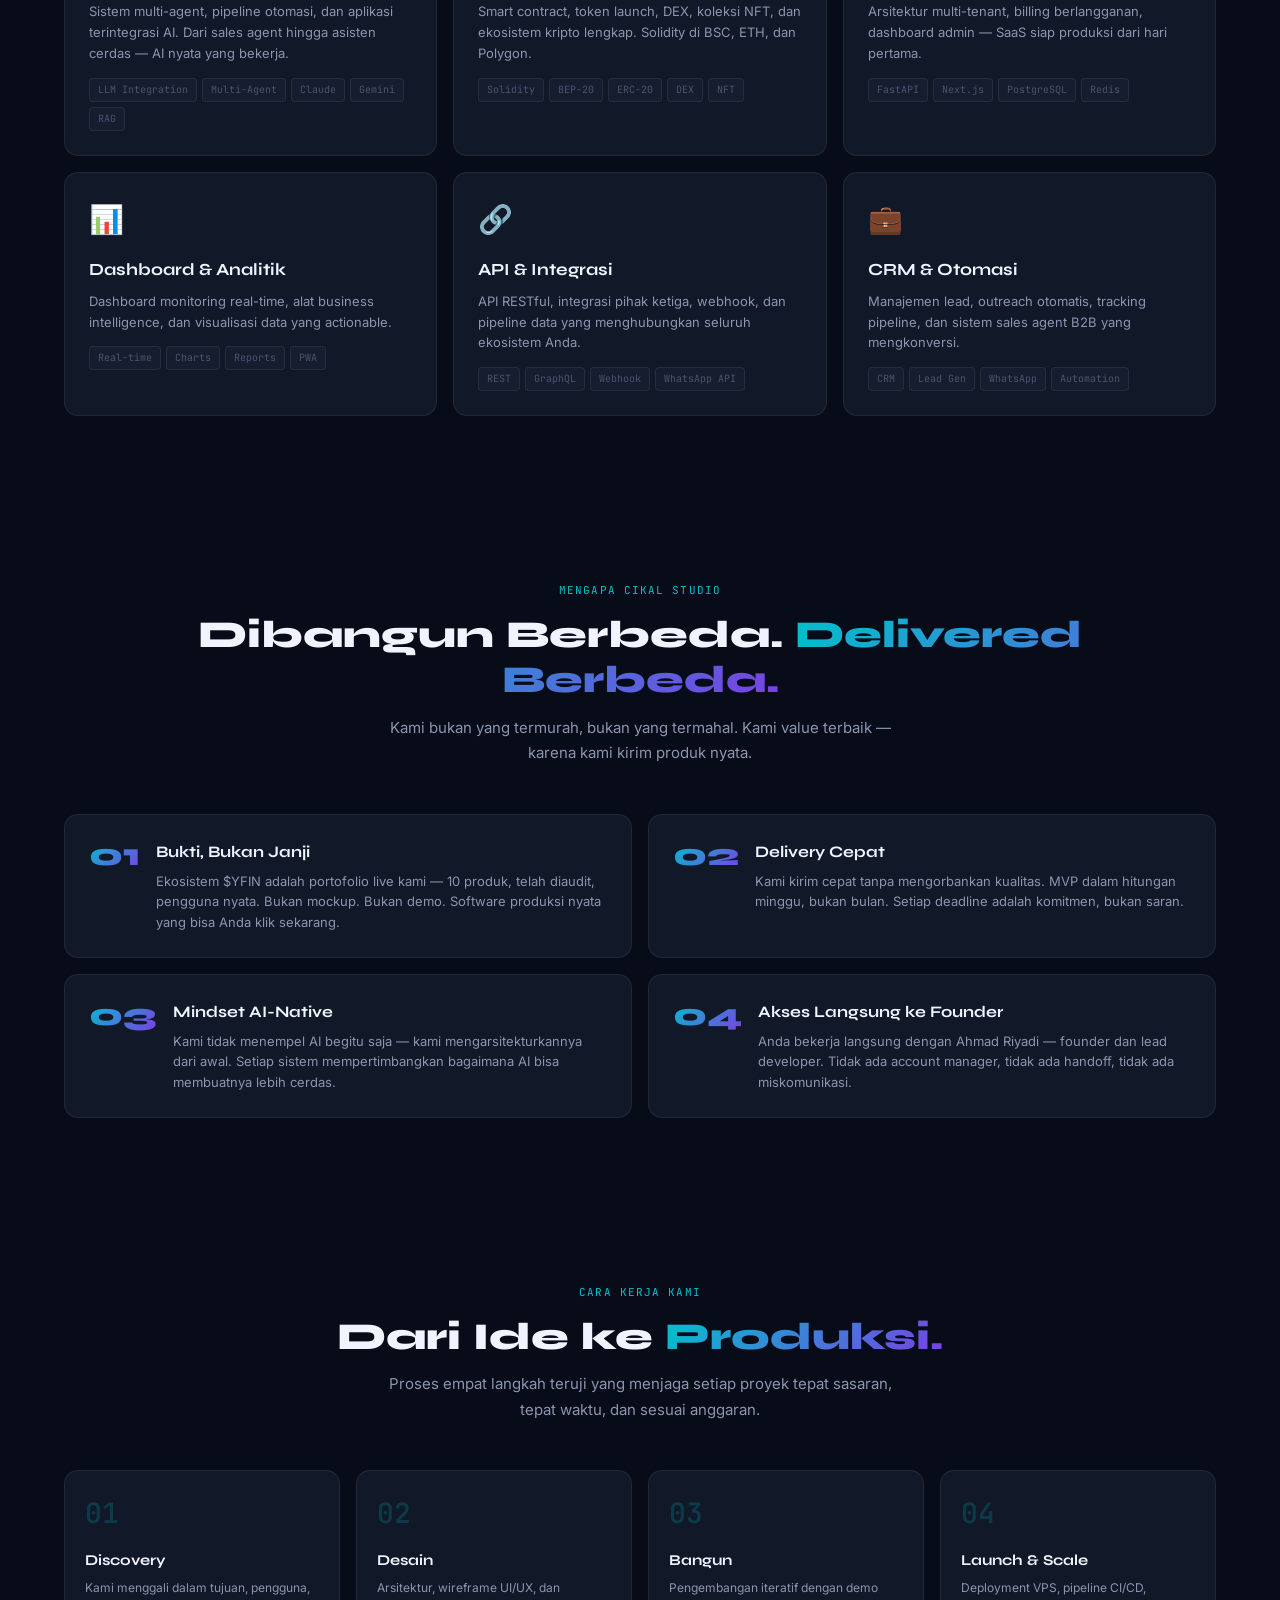
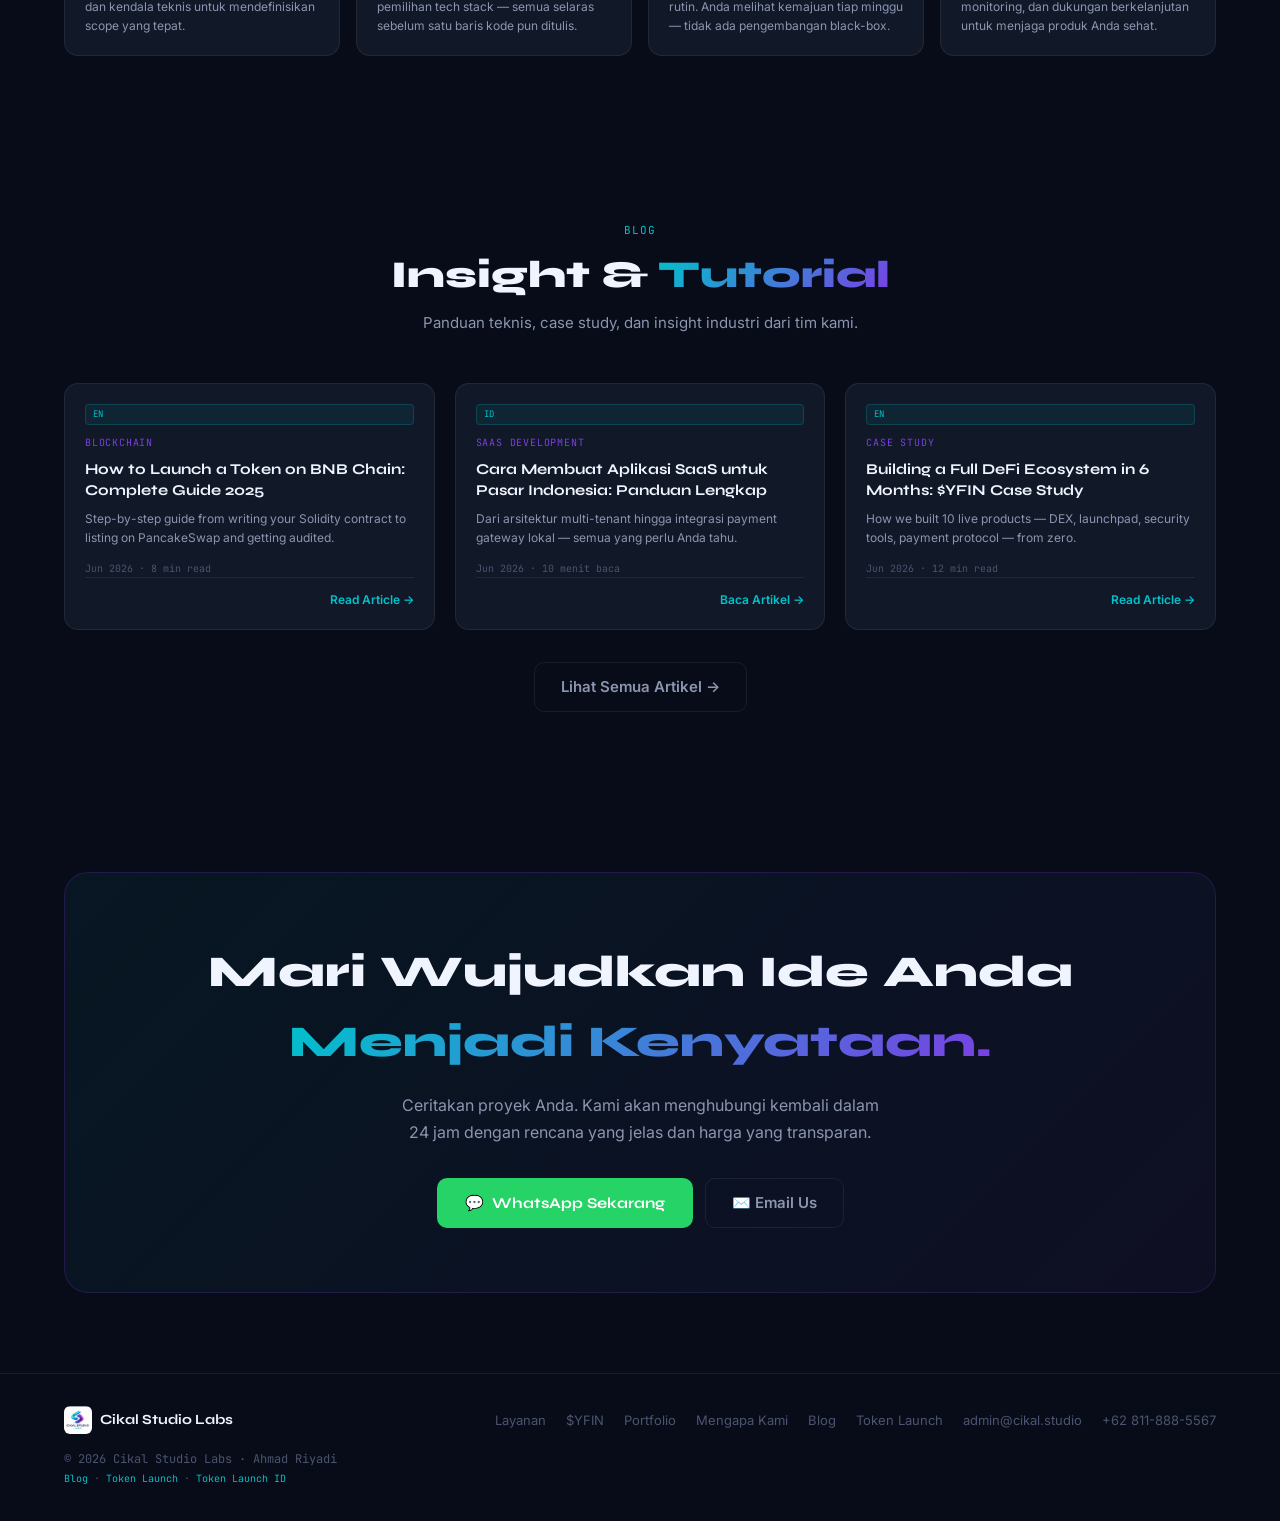
==== commit efad4d8d: "feat: bilingual EN/ID + blog 10 articles + SEO schema markup" ====
--- a/index.html
+++ b/index.html
@@ -1,496 +1,268 @@
 <!DOCTYPE html>
-<html lang="en">
+<html lang="en" id="html-root">
 <head>
-<!-- Google tag (gtag.js) -->
-<script async src="https://www.googletagmanager.com/gtag/js?id=AW-18255068707"></script>
-<script>
-  window.dataLayer = window.dataLayer || [];
-  function gtag(){dataLayer.push(arguments);}
-  gtag('js', new Date());
-
-  gtag('config', 'AW-18255068707');
-</script>
-
-<meta charset="UTF-8" />
-<meta name="viewport" content="width=device-width, initial-scale=1.0" />
-<meta name="description" content="Cikal Studio Labs — We build software that scales. From SaaS to AI systems to crypto ecosystems. Jakarta, Indonesia → Global." />
-<meta name="google-site-verification" content="-POpHPgUeZeCtRURK8JKjmXbCRkWH8gEPpSOim4UIfg" />
-<link rel="canonical" href="https://www.cikal.studio/" />
-
-<!-- Open Graph -->
-<meta property="og:title" content="Cikal Studio Labs — We Build Software That Scales" />
-<meta property="og:description" content="From SaaS platforms to full crypto ecosystems. We design, build, and deploy production-ready software. Proven by $YFIN: 10 live products, 6 months." />
-<meta property="og:url" content="https://www.cikal.studio" />
-<meta property="og:site_name" content="Cikal Studio Labs" />
-<meta property="og:type" content="website" />
-<meta property="og:locale" content="en_US" />
-<meta property="og:image" content="https://www.cikal.studio/images/logo.png" />
-<meta property="og:image:width" content="512" />
-<meta property="og:image:height" content="512" />
-<meta property="og:image:alt" content="Cikal Studio Labs" />
-
-<!-- Twitter Card -->
-<meta name="twitter:card" content="summary" />
-<meta name="twitter:title" content="Cikal Studio Labs — We Build Software That Scales" />
-<meta name="twitter:description" content="From SaaS platforms to full crypto ecosystems. We design, build, and deploy production-ready software." />
-<meta name="twitter:image" content="https://www.cikal.studio/images/logo.png" />
-
-<title>Cikal Studio Labs — We Build Software That Scales</title>
-<link rel="icon" href="images/logo.png" />
+  <meta charset="UTF-8" />
+  <meta name="viewport" content="width=device-width, initial-scale=1.0" />
+  <title>Cikal Studio Labs — Jasa Software Development Jakarta | Software Agency Indonesia</title>
+  <meta name="description" content="Cikal Studio Labs — Jasa pembuatan software, SaaS, AI systems, dan token launch di Jakarta. Spesialis blockchain development, smart contract, dan full-stack web. Portofolio live: $YFIN ecosystem, 10+ produk production-ready." />
+  <meta name="keywords" content="jasa software development Jakarta, blockchain development Indonesia, token launch service, SaaS development, AI systems, smart contract Solidity, software agency Indonesia" />
+  <link rel="canonical" href="https://www.cikal.studio/" />
+  <meta name="robots" content="index, follow" />
+
+  <!-- Open Graph -->
+  <meta property="og:type" content="website" />
+  <meta property="og:url" content="https://www.cikal.studio/" />
+  <meta property="og:title" content="Cikal Studio Labs — Jasa Software Development Jakarta" />
+  <meta property="og:description" content="Dari SaaS platform hingga full crypto ecosystem. Kami design, build, dan deploy production-ready software. Terbukti dengan $YFIN: 10 live products, 6 bulan." />
+  <meta property="og:image" content="https://www.cikal.studio/images/logo.png" />
+  <meta property="og:locale" content="id_ID" />
+  <meta property="og:locale:alternate" content="en_US" />
+  <meta property="og:site_name" content="Cikal Studio Labs" />
+
+  <!-- Twitter -->
+  <meta name="twitter:card" content="summary_large_image" />
+  <meta name="twitter:title" content="Cikal Studio Labs — Software Agency Jakarta" />
+  <meta name="twitter:description" content="Jasa software development, blockchain, dan AI systems di Jakarta. Proven dengan $YFIN ecosystem." />
+  <meta name="twitter:image" content="https://www.cikal.studio/images/logo.png" />
+
+  <!-- Hreflang -->
+  <link rel="alternate" hreflang="id" href="https://www.cikal.studio/" />
+  <link rel="alternate" hreflang="en" href="https://www.cikal.studio/?lang=en" />
+  <link rel="alternate" hreflang="x-default" href="https://www.cikal.studio/" />
+
+  <!-- Google Verification -->
+  <meta name="google-site-verification" content="-POpHPgUeZeCtRURK8JKjmXbCRkWH8gEPpSOim4UIfg" />
+
+  <!-- Schema.org JSON-LD -->
+  <script type="application/ld+json">
+  {
+    "@context": "https://schema.org",
+    "@graph": [
+      {
+        "@type": "LocalBusiness",
+        "@id": "https://www.cikal.studio/#business",
+        "name": "Cikal Studio Labs",
+        "alternateName": "Cikal Studio",
+        "url": "https://www.cikal.studio/",
+        "logo": "https://www.cikal.studio/images/logo.png",
+        "image": "https://www.cikal.studio/images/logo.png",
+        "description": "Software development agency di Jakarta, Indonesia. Spesialis SaaS, AI systems, blockchain development, dan token launch.",
+        "telephone": "+628118885567",
+        "email": "admin@cikal.studio",
+        "address": {
+          "@type": "PostalAddress",
+          "addressLocality": "Jakarta",
+          "addressCountry": "ID"
+        },
+        "areaServed": ["ID", "SG", "MY", "Global"],
+        "foundingDate": "2020",
+        "founder": {
+          "@type": "Person",
+          "name": "Ahmad Riyadi"
+        },
+        "sameAs": [
+          "https://www.yfin.io"
+        ],
+        "hasOfferCatalog": {
+          "@type": "OfferCatalog",
+          "name": "Software Development Services",
+          "itemListElement": [
+            {
+              "@type": "Offer",
+              "itemOffered": {
+                "@type": "Service",
+                "name": "Token Launch Service",
+                "description": "End-to-end token launch dari smart contract hingga CEX listing. BEP-20, ERC-20, Solidity."
+              },
+              "priceSpecification": {
+                "@type": "PriceSpecification",
+                "price": "800",
+                "priceCurrency": "USD",
+                "minPrice": "800",
+                "maxPrice": "25000"
+              }
+            },
+            {
+              "@type": "Offer",
+              "itemOffered": {
+                "@type": "Service",
+                "name": "SaaS Development",
+                "description": "Multi-tenant SaaS platform dengan Next.js, FastAPI, PostgreSQL."
+              }
+            },
+            {
+              "@type": "Offer",
+              "itemOffered": {
+                "@type": "Service",
+                "name": "AI Systems Development",
+                "description": "Multi-agent AI, automation pipeline, LLM integration."
+              }
+            },
+            {
+              "@type": "Offer",
+              "itemOffered": {
+                "@type": "Service",
+                "name": "Blockchain Development",
+                "description": "Smart contract Solidity, DEX, NFT, full crypto ecosystem di BSC, ETH, Polygon."
+              }
+            }
+          ]
+        }
+      },
+      {
+        "@type": "WebSite",
+        "@id": "https://www.cikal.studio/#website",
+        "url": "https://www.cikal.studio/",
+        "name": "Cikal Studio Labs",
+        "publisher": { "@id": "https://www.cikal.studio/#business" }
+      },
+      {
+        "@type": "BreadcrumbList",
+        "itemListElement": [
+          { "@type": "ListItem", "position": 1, "name": "Home", "item": "https://www.cikal.studio/" },
+          { "@type": "ListItem", "position": 2, "name": "Blog", "item": "https://www.cikal.studio/blog/" },
+          { "@type": "ListItem", "position": 3, "name": "Token Launch", "item": "https://www.cikal.studio/token-launch.html" }
+        ]
+      }
+    ]
+  }
+  </script>
+
   <link rel="preconnect" href="https://fonts.googleapis.com" />
   <link rel="preconnect" href="https://fonts.gstatic.com" crossorigin />
-  <link href="https://fonts.googleapis.com/css2?family=Syne:wght@400;500;600;700;800&family=DM+Sans:ital,wght@0,300;0,400;0,500;0,600;1,400&family=JetBrains+Mono:wght@400;500&display=swap" rel="stylesheet" />
+  <link href="https://fonts.googleapis.com/css2?family=Syne:wght@400;600;700;800&family=Inter:wght@400;500;600&family=JetBrains+Mono:wght@400;500;600&display=swap" rel="stylesheet" />
+
   <style>
+    *, *::before, *::after { box-sizing: border-box; margin: 0; padding: 0; }
     :root {
-      --cyan: #00C2CB;
-      --purple: #7B3FE4;
-      --navy: #080C18;
-      --navy-2: #0D1220;
-      --navy-3: #111827;
-      --navy-4: #1A2235;
-      --slate: #1E2D45;
-      --text: #F0F4FF;
-      --text-2: #8B9CB8;
-      --text-3: #3A4E68;
-      --gold: #C9A84C;
-      --green: #22D48A;
+      --navy-1: #080C18; --navy-2: #0D1220; --navy-3: #111827;
+      --navy-4: #161D2E; --slate: rgba(255,255,255,0.07);
+      --text: #F0F4FF; --text-2: #8B95B0; --text-3: #4B5470;
+      --cyan: #00C2CB; --purple: #7B3FE4; --green: #22D48A; --gold: #C9A84C;
     }
-
-    *, *::before, *::after { box-sizing: border-box; margin: 0; padding: 0; }
-    html { scroll-behavior: smooth; overflow-x: hidden; }
-    body {
-      background: var(--navy);
-      color: var(--text);
-      font-family: 'DM Sans', sans-serif;
-      min-height: 100vh;
-      overflow-x: hidden;
-      -webkit-font-smoothing: antialiased;
+    html { scroll-behavior: smooth; }
+    body { background: var(--navy-1); color: var(--text); font-family: 'Inter', sans-serif; line-height: 1.6; overflow-x: hidden; }
+
+    /* ── LANG SWITCHER ── */
+    .lang-switcher {
+      position: fixed; top: 16px; right: 80px; z-index: 1000;
+      display: flex; gap: 4px; align-items: center;
     }
-
-    /* Scrollbar */
-    ::-webkit-scrollbar { width: 4px; }
-    ::-webkit-scrollbar-track { background: var(--navy); }
-    ::-webkit-scrollbar-thumb { background: var(--slate); border-radius: 99px; }
-
-    /* BG Effects */
-    body::before {
-      content: '';
-      position: fixed;
-      top: -200px; left: 50%;
-      transform: translateX(-50%);
-      width: 800px; height: 600px;
-      background: radial-gradient(ellipse, rgba(0,194,203,0.06) 0%, transparent 65%);
-      pointer-events: none; z-index: 0;
+    .lang-btn {
+      padding: 4px 10px; border-radius: 6px; font-size: 12px;
+      font-family: 'JetBrains Mono', monospace; font-weight: 600;
+      cursor: pointer; border: 1px solid var(--slate);
+      background: var(--navy-3); color: var(--text-3);
+      transition: all 0.2s; text-transform: uppercase;
     }
-    body::after {
-      content: '';
-      position: fixed;
-      bottom: -100px; right: -100px;
-      width: 500px; height: 500px;
-      background: radial-gradient(ellipse, rgba(123,63,228,0.05) 0%, transparent 65%);
-      pointer-events: none; z-index: 0;
-    }
-
-    /* Typography */
-    h1,h2,h3 { font-family: 'Syne', sans-serif; }
-    .mono { font-family: 'JetBrains Mono', monospace; }
-
-    .gradient-text {
-      background: linear-gradient(135deg, #00C2CB, #7B3FE4);
-      -webkit-background-clip: text;
-      -webkit-text-fill-color: transparent;
-      background-clip: text;
-    }
-
-    /* Utility */
+    .lang-btn.active { background: var(--cyan); color: var(--navy-1); border-color: var(--cyan); }
+    .lang-btn:hover:not(.active) { border-color: var(--cyan); color: var(--cyan); }
+    [data-lang] { display: none; }
+    .lang-en [data-lang="en"], .lang-id [data-lang="id"] { display: unset; }
+
+    /* ── NAV ── */
+    nav { position: fixed; top: 0; left: 0; right: 0; z-index: 999; padding: 0 24px; transition: background 0.3s; }
+    nav.scrolled { background: rgba(8,12,24,0.95); backdrop-filter: blur(12px); border-bottom: 1px solid var(--slate); }
+    .nav-inner { max-width: 1200px; margin: 0 auto; height: 64px; display: flex; align-items: center; gap: 32px; }
+    .nav-logo { display: flex; align-items: center; gap: 8px; text-decoration: none; }
+    .nav-logo img { width: 32px; height: 32px; border-radius: 8px; }
+    .nav-logo span { font-family: 'Syne', sans-serif; font-weight: 700; font-size: 16px; color: var(--text); }
+    .nav-logo em { font-style: normal; color: var(--cyan); }
+    .nav-links { display: flex; align-items: center; gap: 24px; list-style: none; margin-left: auto; }
+    .nav-links a { text-decoration: none; font-size: 14px; color: var(--text-2); transition: color 0.2s; }
+    .nav-links a:hover { color: var(--text); }
+    .nav-links .highlight { color: var(--gold); }
+    .nav-links .nav-cta { background: var(--cyan); color: var(--navy-1) !important; padding: 7px 18px; border-radius: 8px; font-weight: 700; }
+    .hamburger { display: none; background: none; border: none; color: var(--text); font-size: 22px; cursor: pointer; margin-left: auto; }
+    .mobile-menu { display: none; flex-direction: column; padding: 12px 24px 20px; background: var(--navy-2); border-bottom: 1px solid var(--slate); gap: 4px; }
+    .mobile-menu.open { display: flex; }
+    .mobile-menu a { padding: 10px 0; color: var(--text-2); text-decoration: none; font-size: 15px; border-bottom: 1px solid var(--slate); }
+    .mobile-cta-wrap { padding-top: 12px; }
+    .mobile-cta-wrap a { background: var(--cyan); color: var(--navy-1) !important; padding: 12px 24px; border-radius: 10px; font-weight: 700; display: block; text-align: center; border: none; }
+    @media (max-width: 768px) { .nav-links { display: none; } .hamburger { display: block; } .lang-switcher { right: 56px; top: 14px; } }
+
+    /* ── BUTTONS ── */
+    .btn-primary { display: inline-flex; align-items: center; gap: 6px; padding: 12px 26px; background: linear-gradient(135deg, var(--cyan), var(--purple)); color: white !important; font-weight: 700; border-radius: 10px; text-decoration: none; font-size: 15px; font-family: 'Syne', sans-serif; transition: opacity 0.2s, transform 0.2s; }
+    .btn-primary:hover { opacity: 0.9; transform: translateY(-2px); }
+    .btn-secondary { display: inline-flex; align-items: center; gap: 6px; padding: 12px 26px; border: 1px solid var(--slate); color: var(--text-2) !important; font-weight: 600; border-radius: 10px; text-decoration: none; font-size: 15px; transition: all 0.2s; }
+    .btn-secondary:hover { border-color: var(--cyan); color: var(--cyan) !important; }
+    .btn-wa { padding: 13px 28px; background: #25D366; color: white !important; font-weight: 700; border-radius: 10px; text-decoration: none; font-size: 15px; font-family: 'Syne', sans-serif; transition: opacity 0.2s, transform 0.2s; display: inline-flex; align-items: center; gap: 8px; }
+    .btn-wa:hover { opacity: 0.9; transform: translateY(-2px); }
+
+    /* ── LAYOUT ── */
     .container { max-width: 1200px; margin: 0 auto; padding: 0 24px; }
     .section { padding: 80px 0; position: relative; z-index: 1; }
 
-    /* ── NAVBAR ─────────────────────────────── */
-    nav {
-      position: fixed; top: 0; left: 0; right: 0; z-index: 100;
-      background: rgba(8,12,24,0.9);
-      backdrop-filter: blur(16px);
-      border-bottom: 1px solid rgba(30,45,69,0.6);
-    }
-    .nav-inner {
-      max-width: 1200px; margin: 0 auto;
-      padding: 0 24px; height: 64px;
-      display: flex; align-items: center; justify-content: space-between;
-    }
-    .nav-logo {
-      display: flex; align-items: center; gap: 10px;
-      text-decoration: none;
-    }
-    .nav-logo img { width: 36px; height: 36px; border-radius: 8px; }
-    .nav-logo span {
-      font-family: 'Syne', sans-serif;
-      font-weight: 800; font-size: 16px;
-      color: var(--text);
-    }
-    .nav-logo span em {
-      font-style: normal;
-      background: linear-gradient(135deg, #00C2CB, #7B3FE4);
-      -webkit-background-clip: text;
-      -webkit-text-fill-color: transparent;
-      background-clip: text;
-    }
-    .nav-links {
-      display: flex; gap: 28px; align-items: center;
-      list-style: none;
-    }
-    .nav-links a {
-      font-size: 14px; color: var(--text-2);
-      text-decoration: none; transition: color 0.2s;
-      font-weight: 500;
-    }
-    .nav-links a:hover { color: var(--cyan); }
-    .nav-links a.highlight {
-      color: var(--cyan);
-      border: 1px solid rgba(0,194,203,0.3);
-      padding: 6px 14px; border-radius: 6px;
-      font-size: 13px;
-    }
-    .nav-links a.highlight:hover {
-      background: rgba(0,194,203,0.08);
-    }
-    .nav-cta {
-      padding: 9px 20px;
-      background: linear-gradient(135deg, #00C2CB, #7B3FE4);
-      color: white !important;
-      font-weight: 700 !important;
-      border-radius: 8px;
-      text-decoration: none;
-      font-size: 14px !important;
-      font-family: 'Syne', sans-serif;
-      transition: opacity 0.2s, transform 0.2s;
-    }
-    .nav-cta:hover { opacity: 0.9; transform: translateY(-1px); }
-
-    /* Mobile nav */
-    .hamburger {
-      display: none; background: none;
-      border: 1px solid var(--slate); border-radius: 8px;
-      width: 40px; height: 40px; cursor: pointer;
-      color: var(--text-2); font-size: 18px;
-      align-items: center; justify-content: center;
-    }
-    .mobile-menu {
-      display: none;
-      background: rgba(8,12,24,0.98);
-      border-top: 1px solid var(--slate);
-      padding: 16px 24px 20px;
-    }
-    .mobile-menu a {
-      display: block; padding: 14px 0;
-      font-size: 15px; color: var(--text-2);
-      text-decoration: none;
-      border-bottom: 1px solid rgba(30,45,69,0.5);
-    }
-    .mobile-menu a:last-child { border-bottom: none; }
-    .mobile-cta-wrap { margin-top: 14px; }
-    .mobile-cta-wrap a {
-      display: block; text-align: center;
-      padding: 13px; font-size: 15px; font-weight: 700;
-      background: linear-gradient(135deg, #00C2CB, #7B3FE4);
-      color: white; border-radius: 8px;
-      text-decoration: none; border: none;
-    }
-
-    @media (max-width: 768px) {
-      .nav-links { display: none; }
-      .hamburger { display: flex; }
-      .mobile-menu.open { display: block; }
-    }
-
-    /* ── HERO ───────────────────────────────── */
-    .hero {
-      min-height: 100vh;
-      display: flex; align-items: center;
-      padding: 100px 0 60px;
-      position: relative; z-index: 1;
-    }
-    .hero-inner {
-      max-width: 1200px; margin: 0 auto; padding: 0 24px;
-      display: grid; grid-template-columns: 1fr 1fr;
-      gap: 60px; align-items: center;
-    }
-    .hero-tag {
-      display: inline-flex; align-items: center; gap: 8px;
-      padding: 6px 14px; border-radius: 20px;
-      border: 1px solid rgba(0,194,203,0.25);
-      background: rgba(0,194,203,0.05);
-      font-size: 12px; color: var(--cyan);
-      font-family: 'JetBrains Mono', monospace;
-      margin-bottom: 20px;
-      letter-spacing: 0.05em;
-    }
-    .hero-tag .dot {
-      width: 6px; height: 6px; border-radius: 50%;
-      background: var(--cyan);
-      animation: pulse 2s infinite;
-    }
-    @keyframes pulse { 0%,100%{opacity:1} 50%{opacity:0.3} }
-
-    .hero h1 {
-      font-size: clamp(32px, 4.5vw, 56px);
-      font-weight: 800; line-height: 1.1;
-      margin-bottom: 18px;
-    }
-    .hero p {
-      font-size: 16px; color: var(--text-2);
-      line-height: 1.7; margin-bottom: 28px;
-      max-width: 480px;
-    }
-    .hero-btns {
-      display: flex; gap: 12px; flex-wrap: wrap;
-      margin-bottom: 48px;
-    }
-    .btn-primary {
-      padding: 13px 28px;
-      background: linear-gradient(135deg, #00C2CB, #7B3FE4);
-      color: white; font-weight: 700;
-      border-radius: 10px; text-decoration: none;
-      font-size: 15px; font-family: 'Syne', sans-serif;
-      transition: opacity 0.2s, transform 0.2s;
-      display: inline-flex; align-items: center; gap: 8px;
-    }
-    .btn-primary:hover { opacity: 0.9; transform: translateY(-2px); }
-    .btn-secondary {
-      padding: 13px 24px;
-      background: transparent; color: var(--text-2);
-      font-weight: 600; border-radius: 10px;
-      text-decoration: none; font-size: 15px;
-      border: 1px solid var(--slate);
-      transition: all 0.2s;
-      display: inline-flex; align-items: center; gap: 8px;
-    }
-    .btn-secondary:hover { border-color: var(--cyan); color: var(--cyan); }
-
-    /* Stats */
-    .hero-stats {
-      display: grid; grid-template-columns: repeat(3, 1fr);
-      gap: 16px;
-    }
-    .stat-box {
-      background: var(--navy-3);
-      border: 1px solid var(--slate);
-      border-radius: 12px; padding: 16px 14px;
-      text-align: center;
-    }
-    .stat-box .val {
-      font-family: 'Syne', sans-serif;
-      font-size: 28px; font-weight: 800;
-      background: linear-gradient(135deg, #00C2CB, #7B3FE4);
-      -webkit-background-clip: text;
-      -webkit-text-fill-color: transparent;
-      background-clip: text;
-      line-height: 1;
-    }
-    .stat-box .lbl {
-      font-size: 12px; color: var(--text-2);
-      margin-top: 4px; font-weight: 500;
-    }
-    .stat-box .sub {
-      font-size: 10px; color: var(--text-3);
-      margin-top: 2px;
-      font-family: 'JetBrains Mono', monospace;
-    }
-
-    /* Hero right — YFIN ecosystem preview */
-    .hero-right {
-      position: relative;
-    }
-    .ecosystem-preview {
-      background: var(--navy-2);
-      border: 1px solid var(--slate);
-      border-radius: 16px; padding: 24px;
-      position: relative; overflow: hidden;
-    }
-    .ecosystem-preview::before {
-      content: '';
-      position: absolute; top: -60px; right: -60px;
-      width: 200px; height: 200px;
-      background: radial-gradient(ellipse, rgba(0,194,203,0.1), transparent 70%);
-      pointer-events: none;
-    }
-    .ep-header {
-      display: flex; align-items: center; gap: 10px;
-      margin-bottom: 20px; padding-bottom: 16px;
-      border-bottom: 1px solid var(--slate);
-    }
-    .ep-header img { width: 32px; height: 32px; border-radius: 50%; }
-    .ep-header .ep-title { font-weight: 700; font-size: 14px; }
-    .ep-header .ep-sub {
-      font-size: 10px; color: var(--text-3);
-      font-family: 'JetBrains Mono', monospace;
-    }
-    .ep-badge {
-      margin-left: auto;
-      font-size: 9px; padding: 3px 8px;
-      background: rgba(34,212,138,0.08);
-      border: 1px solid rgba(34,212,138,0.2);
-      color: var(--green); border-radius: 4px;
-      font-family: 'JetBrains Mono', monospace;
-    }
-    .ep-grid {
-      display: grid; grid-template-columns: repeat(3, 1fr);
-      gap: 8px; margin-bottom: 16px;
-    }
-    .ep-item {
-      background: var(--navy-3);
-      border: 1px solid var(--slate);
-      border-radius: 10px; padding: 10px 8px;
-      text-align: center; text-decoration: none;
-      transition: all 0.2s;
-      display: flex; flex-direction: column;
-      align-items: center; gap: 5px;
-    }
-    .ep-item:hover {
-      border-color: rgba(0,194,203,0.3);
-      transform: translateY(-2px);
-    }
-    .ep-item img {
-      width: 28px; height: 28px; border-radius: 50%;
-      border: 1px solid rgba(0,194,203,0.2);
-    }
-    .ep-item .ep-name {
-      font-size: 10px; font-weight: 700;
-      color: var(--text); line-height: 1.2;
-    }
-    .ep-item .ep-url {
-      font-size: 9px; color: var(--text-3);
-      font-family: 'JetBrains Mono', monospace;
-    }
-    .ep-stats {
-      display: grid; grid-template-columns: repeat(3, 1fr);
-      gap: 8px;
-    }
-    .ep-stat {
-      background: var(--navy-4);
-      border-radius: 8px; padding: 8px;
-      text-align: center;
-    }
-    .ep-stat .v {
-      font-family: 'JetBrains Mono', monospace;
-      font-size: 14px; font-weight: 600;
-      color: var(--cyan);
-    }
-    .ep-stat .l {
-      font-size: 9px; color: var(--text-3);
-      margin-top: 2px;
-    }
-
-    /* ── SECTION DIVIDER ────────────────────── */
-    .divider {
-      display: flex; align-items: center; gap: 14px;
-      margin-bottom: 48px;
-    }
+    /* ── HERO ── */
+    .hero { min-height: 100vh; display: flex; align-items: center; padding: 80px 24px 60px; position: relative; overflow: hidden; }
+    .hero::before { content: ''; position: absolute; top: -200px; left: -200px; width: 600px; height: 600px; background: radial-gradient(circle, rgba(0,194,203,0.06) 0%, transparent 70%); pointer-events: none; }
+    .hero::after { content: ''; position: absolute; bottom: -100px; right: -100px; width: 500px; height: 500px; background: radial-gradient(circle, rgba(123,63,228,0.05) 0%, transparent 70%); pointer-events: none; }
+    .hero-inner { max-width: 1200px; margin: 0 auto; display: grid; grid-template-columns: 1fr 420px; gap: 60px; align-items: center; width: 100%; }
+    .hero-tag { display: inline-flex; align-items: center; gap: 8px; font-size: 12px; font-family: 'JetBrains Mono', monospace; color: var(--cyan); letter-spacing: 0.08em; text-transform: uppercase; margin-bottom: 20px; }
+    .dot { width: 7px; height: 7px; border-radius: 50%; background: var(--green); box-shadow: 0 0 8px var(--green); animation: pulse 2s infinite; }
+    @keyframes pulse { 0%,100%{opacity:1} 50%{opacity:0.4} }
+    h1 { font-family: 'Syne', sans-serif; font-size: clamp(38px, 5.5vw, 64px); font-weight: 800; line-height: 1.1; margin-bottom: 20px; }
+    .gradient-text { background: linear-gradient(135deg, var(--cyan), var(--purple)); -webkit-background-clip: text; -webkit-text-fill-color: transparent; background-clip: text; }
+    .hero-left p { font-size: 17px; color: var(--text-2); line-height: 1.7; margin-bottom: 28px; max-width: 500px; }
+    .hero-btns { display: flex; gap: 12px; flex-wrap: wrap; margin-bottom: 40px; }
+    .hero-stats { display: grid; grid-template-columns: repeat(3, 1fr); gap: 12px; }
+    .stat-box { background: var(--navy-3); border: 1px solid var(--slate); border-radius: 12px; padding: 16px; }
+    .stat-box .val { font-family: 'Syne', sans-serif; font-size: 26px; font-weight: 800; color: var(--cyan); }
+    .stat-box .lbl { font-size: 12px; color: var(--text-2); margin-top: 3px; font-weight: 500; }
+    .stat-box .sub { font-size: 10px; color: var(--text-3); font-family: 'JetBrains Mono', monospace; margin-top: 2px; }
+
+    /* ── ECOSYSTEM PREVIEW ── */
+    .hero-right {}
+    .ecosystem-preview { background: var(--navy-3); border: 1px solid var(--slate); border-radius: 20px; padding: 20px; }
+    .ep-header { display: flex; align-items: center; gap: 10px; margin-bottom: 16px; padding-bottom: 12px; border-bottom: 1px solid var(--slate); }
+    .ep-header img { width: 36px; height: 36px; border-radius: 50%; border: 1px solid rgba(201,168,76,0.3); }
+    .ep-title { font-weight: 700; font-size: 14px; }
+    .ep-sub { font-size: 10px; color: var(--text-3); font-family: 'JetBrains Mono', monospace; }
+    .ep-badge { margin-left: auto; font-size: 10px; padding: 3px 8px; border-radius: 6px; background: rgba(34,212,138,0.1); border: 1px solid rgba(34,212,138,0.2); color: var(--green); font-family: 'JetBrains Mono', monospace; font-weight: 600; white-space: nowrap; }
+    .ep-grid { display: grid; grid-template-columns: repeat(3, 1fr); gap: 8px; margin-bottom: 12px; }
+    .ep-item { background: var(--navy-4); border: 1px solid var(--slate); border-radius: 10px; padding: 10px 8px; text-align: center; text-decoration: none; transition: border-color 0.2s; }
+    .ep-item:hover { border-color: rgba(0,194,203,0.3); }
+    .ep-item img { width: 28px; height: 28px; border-radius: 50%; margin-bottom: 5px; }
+    .ep-name { font-size: 10px; font-weight: 600; color: var(--text); }
+    .ep-url { font-size: 8px; color: var(--text-3); font-family: 'JetBrains Mono', monospace; }
+    .ep-stats { display: grid; grid-template-columns: repeat(3, 1fr); gap: 8px; }
+    .ep-stat { background: var(--navy-4); border-radius: 8px; padding: 8px; text-align: center; }
+    .ep-stat .v { font-family: 'JetBrains Mono', monospace; font-size: 14px; font-weight: 600; color: var(--cyan); }
+    .ep-stat .l { font-size: 9px; color: var(--text-3); margin-top: 2px; }
+
+    /* ── DIVIDER ── */
+    .divider { display: flex; align-items: center; gap: 14px; margin-bottom: 48px; }
     .divider .line { flex: 1; height: 1px; background: var(--slate); }
-    .divider span {
-      font-size: 11px; font-family: 'JetBrains Mono', monospace;
-      color: var(--text-3); letter-spacing: 0.12em;
-      text-transform: uppercase; white-space: nowrap;
-    }
-
-    /* Section header */
+    .divider span { font-size: 11px; font-family: 'JetBrains Mono', monospace; color: var(--text-3); letter-spacing: 0.12em; text-transform: uppercase; white-space: nowrap; }
+
+    /* ── SECTION HEADER ── */
     .section-header { text-align: center; margin-bottom: 48px; }
-    .section-tag {
-      display: inline-block;
-      font-size: 11px; font-family: 'JetBrains Mono', monospace;
-      color: var(--cyan); letter-spacing: 0.1em;
-      text-transform: uppercase; margin-bottom: 12px;
-    }
-    .section-header h2 {
-      font-size: clamp(24px, 3.5vw, 38px);
-      font-weight: 800; line-height: 1.2;
-      margin-bottom: 12px;
-    }
-    .section-header p {
-      font-size: 15px; color: var(--text-2);
-      line-height: 1.7; max-width: 540px; margin: 0 auto;
-    }
-
-    /* ── YFIN CASE STUDY ────────────────────── */
-    .case-study-hero {
-      background: linear-gradient(135deg, rgba(201,168,76,0.06), rgba(8,12,24,0.9));
-      border: 1px solid rgba(201,168,76,0.2);
-      border-radius: 20px; padding: 36px;
-      margin-bottom: 24px;
-      display: grid; grid-template-columns: auto 1fr;
-      gap: 28px; align-items: center;
-    }
-    .cs-logo img {
-      width: 80px; height: 80px; border-radius: 50%;
-      border: 2px solid rgba(201,168,76,0.4);
-    }
-    .cs-content h3 {
-      font-size: 22px; font-weight: 800;
-      margin-bottom: 4px;
-    }
-    .cs-content .cs-sub {
-      font-size: 11px; color: var(--gold);
-      font-family: 'JetBrains Mono', monospace;
-      letter-spacing: 0.06em; margin-bottom: 10px;
-    }
-    .cs-content p {
-      font-size: 14px; color: var(--text-2);
-      line-height: 1.6; margin-bottom: 14px;
-      max-width: 600px;
-    }
+    .section-tag { display: inline-block; font-size: 11px; font-family: 'JetBrains Mono', monospace; color: var(--cyan); letter-spacing: 0.1em; text-transform: uppercase; margin-bottom: 12px; }
+    .section-header h2 { font-size: clamp(24px, 3.5vw, 38px); font-weight: 800; line-height: 1.2; margin-bottom: 12px; font-family: 'Syne', sans-serif; }
+    .section-header p { font-size: 15px; color: var(--text-2); line-height: 1.7; max-width: 540px; margin: 0 auto; }
+
+    /* ── CASE STUDY ── */
+    .case-study-hero { background: linear-gradient(135deg, rgba(201,168,76,0.06), rgba(8,12,24,0.9)); border: 1px solid rgba(201,168,76,0.2); border-radius: 20px; padding: 36px; margin-bottom: 24px; display: grid; grid-template-columns: auto 1fr; gap: 28px; align-items: center; }
+    .cs-logo img { width: 80px; height: 80px; border-radius: 50%; border: 2px solid rgba(201,168,76,0.4); }
+    .cs-content h3 { font-size: 22px; font-weight: 800; margin-bottom: 4px; font-family: 'Syne', sans-serif; }
+    .cs-content .cs-sub { font-size: 11px; color: var(--gold); font-family: 'JetBrains Mono', monospace; letter-spacing: 0.06em; margin-bottom: 10px; }
+    .cs-content p { font-size: 14px; color: var(--text-2); line-height: 1.6; margin-bottom: 14px; max-width: 600px; }
     .cs-tags { display: flex; flex-wrap: wrap; gap: 6px; }
-    .cs-tag {
-      font-size: 10px; padding: 3px 8px;
-      border-radius: 4px; font-family: 'JetBrains Mono', monospace;
-      font-weight: 500;
-      background: rgba(201,168,76,0.08);
-      border: 1px solid rgba(201,168,76,0.2);
-      color: var(--gold);
-    }
-    .cs-stats {
-      display: grid; grid-template-columns: repeat(4, 1fr);
-      gap: 12px; margin-bottom: 24px;
-    }
-    .cs-stat {
-      background: var(--navy-3); border: 1px solid var(--slate);
-      border-radius: 12px; padding: 16px 12px; text-align: center;
-    }
-    .cs-stat .v {
-      font-family: 'Syne', sans-serif;
-      font-size: 22px; font-weight: 800; color: var(--gold);
-    }
+    .cs-tag { font-size: 10px; padding: 3px 8px; border-radius: 4px; font-family: 'JetBrains Mono', monospace; font-weight: 500; background: rgba(201,168,76,0.08); border: 1px solid rgba(201,168,76,0.2); color: var(--gold); }
+    .cs-stats { display: grid; grid-template-columns: repeat(4, 1fr); gap: 12px; margin-bottom: 24px; }
+    .cs-stat { background: var(--navy-3); border: 1px solid var(--slate); border-radius: 12px; padding: 16px 12px; text-align: center; }
+    .cs-stat .v { font-family: 'Syne', sans-serif; font-size: 22px; font-weight: 800; color: var(--gold); }
     .cs-stat .l { font-size: 11px; color: var(--text-2); margin-top: 3px; font-weight: 500; }
     .cs-stat .s { font-size: 9px; color: var(--text-3); margin-top: 2px; font-family: 'JetBrains Mono', monospace; }
 
-    /* Product grid */
-    .products-grid {
-      display: grid; grid-template-columns: repeat(4, 1fr);
-      gap: 12px;
-    }
-    .product-card {
-      background: var(--navy-3); border: 1px solid var(--slate);
-      border-radius: 12px; padding: 16px 14px;
-      text-decoration: none; display: flex;
-      flex-direction: column; gap: 8px;
-      transition: all 0.2s;
-    }
-    .product-card:hover {
-      border-color: rgba(0,194,203,0.3);
-      transform: translateY(-2px);
-      box-shadow: 0 8px 24px rgba(0,194,203,0.06);
-    }
+    /* ── PRODUCTS GRID ── */
+    .products-grid { display: grid; grid-template-columns: repeat(4, 1fr); gap: 12px; }
+    .product-card { background: var(--navy-3); border: 1px solid var(--slate); border-radius: 12px; padding: 16px 14px; text-decoration: none; display: flex; flex-direction: column; gap: 8px; transition: all 0.2s; }
+    .product-card:hover { border-color: rgba(0,194,203,0.3); transform: translateY(-2px); box-shadow: 0 8px 24px rgba(0,194,203,0.06); }
     .pc-header { display: flex; align-items: center; gap: 8px; }
-    .pc-header img {
-      width: 32px; height: 32px; border-radius: 50%;
-      border: 1px solid rgba(0,194,203,0.2);
-      flex-shrink: 0;
-    }
+    .pc-header img { width: 32px; height: 32px; border-radius: 50%; border: 1px solid rgba(0,194,203,0.2); flex-shrink: 0; }
     .pc-name { font-weight: 700; font-size: 13px; color: var(--text); }
-    .pc-badge {
-      font-size: 8px; padding: 2px 5px; border-radius: 3px;
-      font-family: 'JetBrains Mono', monospace; font-weight: 600;
-      display: inline-block; margin-top: 1px;
-    }
+    .pc-badge { font-size: 8px; padding: 2px 5px; border-radius: 3px; font-family: 'JetBrains Mono', monospace; font-weight: 600; display: inline-block; margin-top: 1px; }
     .b-live { background: rgba(34,212,138,0.1); border: 1px solid rgba(34,212,138,0.2); color: var(--green); }
     .b-new  { background: rgba(0,194,203,0.1);  border: 1px solid rgba(0,194,203,0.2);  color: var(--cyan); }
     .b-beta { background: rgba(245,158,11,0.1); border: 1px solid rgba(245,158,11,0.2); color: #F59E0B; }
@@ -498,210 +270,94 @@
     .pc-desc { font-size: 11px; color: var(--text-2); line-height: 1.5; flex: 1; }
     .pc-url { font-size: 9px; color: var(--text-3); font-family: 'JetBrains Mono', monospace; }
 
-    /* ── OTHER PORTFOLIO ────────────────────── */
-    .portfolio-grid {
-      display: grid; grid-template-columns: repeat(3, 1fr);
-      gap: 16px;
-    }
-    .port-card {
-      background: var(--navy-3); border: 1px solid var(--slate);
-      border-radius: 14px; overflow: hidden;
-      text-decoration: none; display: block;
-      transition: all 0.2s;
-    }
-    .port-card:hover {
-      border-color: rgba(123,63,228,0.3);
-      transform: translateY(-2px);
-    }
+    /* ── PORTFOLIO GRID ── */
+    .portfolio-grid { display: grid; grid-template-columns: repeat(3, 1fr); gap: 16px; }
+    .port-card { background: var(--navy-3); border: 1px solid var(--slate); border-radius: 14px; overflow: hidden; text-decoration: none; display: block; transition: all 0.2s; }
+    .port-card:hover { border-color: rgba(123,63,228,0.3); transform: translateY(-2px); }
     .port-body { padding: 18px; }
-    .port-name { font-weight: 700; font-size: 15px; margin-bottom: 4px; color: var(--text); }
+    .port-name { font-weight: 700; font-size: 15px; margin-bottom: 4px; color: var(--text); font-family: 'Syne', sans-serif; }
     .port-url { font-size: 10px; color: var(--cyan); font-family: 'JetBrains Mono', monospace; margin-bottom: 8px; }
     .port-desc { font-size: 12px; color: var(--text-2); line-height: 1.6; margin-bottom: 12px; }
     .port-tags { display: flex; flex-wrap: wrap; gap: 4px; }
-    .port-tag {
-      font-size: 10px; padding: 2px 7px; border-radius: 4px;
-      background: var(--navy-4); border: 1px solid var(--slate);
-      color: var(--text-3); font-family: 'JetBrains Mono', monospace;
-    }
-
-    /* ── CAPABILITIES ───────────────────────── */
-    .cap-grid {
-      display: grid; grid-template-columns: repeat(3, 1fr);
-      gap: 16px;
-    }
-    .cap-card {
-      background: var(--navy-3); border: 1px solid var(--slate);
-      border-radius: 14px; padding: 24px;
-      transition: all 0.2s;
-    }
+    .port-tag { font-size: 10px; padding: 2px 7px; border-radius: 4px; background: var(--navy-4); border: 1px solid var(--slate); color: var(--text-3); font-family: 'JetBrains Mono', monospace; }
+
+    /* ── CAPABILITIES ── */
+    .cap-grid { display: grid; grid-template-columns: repeat(3, 1fr); gap: 16px; }
+    .cap-card { background: var(--navy-3); border: 1px solid var(--slate); border-radius: 14px; padding: 24px; transition: all 0.2s; }
     .cap-card:hover { border-color: rgba(123,63,228,0.3); }
-    .cap-icon {
-      font-size: 28px; margin-bottom: 14px;
-    }
-    .cap-card h3 { font-size: 17px; font-weight: 700; margin-bottom: 8px; }
+    .cap-icon { font-size: 28px; margin-bottom: 14px; }
+    .cap-card h3 { font-size: 17px; font-weight: 700; margin-bottom: 8px; font-family: 'Syne', sans-serif; }
     .cap-card p { font-size: 13px; color: var(--text-2); line-height: 1.6; margin-bottom: 14px; }
     .cap-tags { display: flex; flex-wrap: wrap; gap: 5px; }
-    .cap-tag {
-      font-size: 10px; padding: 3px 8px;
-      border-radius: 4px; background: var(--navy-4);
-      border: 1px solid var(--slate);
-      color: var(--text-3); font-family: 'JetBrains Mono', monospace;
-    }
-
-    /* ── WHY US ─────────────────────────────── */
-    .why-grid {
-      display: grid; grid-template-columns: repeat(2, 1fr);
-      gap: 16px;
-    }
-    .why-card {
-      background: var(--navy-3); border: 1px solid var(--slate);
-      border-radius: 14px; padding: 24px;
-      display: flex; gap: 16px; align-items: flex-start;
-    }
-    .why-num {
-      font-family: 'Syne', sans-serif; font-size: 32px;
-      font-weight: 800; line-height: 1;
-      background: linear-gradient(135deg, #00C2CB, #7B3FE4);
-      -webkit-background-clip: text;
-      -webkit-text-fill-color: transparent;
-      background-clip: text;
-      flex-shrink: 0;
-    }
-    .why-card h3 { font-size: 16px; font-weight: 700; margin-bottom: 6px; }
+    .cap-tag { font-size: 10px; padding: 3px 8px; border-radius: 4px; background: var(--navy-4); border: 1px solid var(--slate); color: var(--text-3); font-family: 'JetBrains Mono', monospace; }
+
+    /* ── WHY US ── */
+    .why-grid { display: grid; grid-template-columns: repeat(2, 1fr); gap: 16px; }
+    .why-card { background: var(--navy-3); border: 1px solid var(--slate); border-radius: 14px; padding: 24px; display: flex; gap: 16px; align-items: flex-start; }
+    .why-num { font-family: 'Syne', sans-serif; font-size: 32px; font-weight: 800; line-height: 1; background: linear-gradient(135deg, #00C2CB, #7B3FE4); -webkit-background-clip: text; -webkit-text-fill-color: transparent; background-clip: text; flex-shrink: 0; }
+    .why-card h3 { font-size: 16px; font-weight: 700; margin-bottom: 6px; font-family: 'Syne', sans-serif; }
     .why-card p { font-size: 13px; color: var(--text-2); line-height: 1.6; }
 
-    /* ── PROCESS ────────────────────────────── */
-    .process-grid {
-      display: grid; grid-template-columns: repeat(4, 1fr);
-      gap: 16px;
-    }
-    .proc-card {
-      background: var(--navy-3); border: 1px solid var(--slate);
-      border-radius: 14px; padding: 20px;
-      position: relative;
-    }
-    .proc-num {
-      font-family: 'JetBrains Mono', monospace;
-      font-size: 28px; font-weight: 600;
-      color: rgba(0,194,203,0.2); margin-bottom: 12px;
-    }
-    .proc-card h3 { font-size: 15px; font-weight: 700; margin-bottom: 6px; }
+    /* ── PROCESS ── */
+    .process-grid { display: grid; grid-template-columns: repeat(4, 1fr); gap: 16px; }
+    .proc-card { background: var(--navy-3); border: 1px solid var(--slate); border-radius: 14px; padding: 20px; }
+    .proc-num { font-family: 'JetBrains Mono', monospace; font-size: 28px; font-weight: 600; color: rgba(0,194,203,0.2); margin-bottom: 12px; }
+    .proc-card h3 { font-size: 15px; font-weight: 700; margin-bottom: 6px; font-family: 'Syne', sans-serif; }
     .proc-card p { font-size: 12px; color: var(--text-2); line-height: 1.6; }
 
-    /* ── TOKEN LAUNCH CTA ───────────────────── */
-    .token-cta {
-      background: linear-gradient(135deg, rgba(0,194,203,0.08), rgba(123,63,228,0.08));
-      border: 1px solid rgba(0,194,203,0.2);
-      border-radius: 20px; padding: 48px;
-      text-align: center;
-    }
-    .token-cta h2 {
-      font-size: clamp(24px, 3.5vw, 36px);
-      font-weight: 800; margin-bottom: 12px;
-    }
-    .token-cta p {
-      font-size: 15px; color: var(--text-2);
-      line-height: 1.7; max-width: 520px;
-      margin: 0 auto 28px;
-    }
+    /* ── BLOG PREVIEW ── */
+    .blog-grid { display: grid; grid-template-columns: repeat(3, 1fr); gap: 20px; }
+    .blog-card { background: var(--navy-3); border: 1px solid var(--slate); border-radius: 14px; overflow: hidden; text-decoration: none; display: flex; flex-direction: column; transition: all 0.2s; }
+    .blog-card:hover { border-color: rgba(0,194,203,0.3); transform: translateY(-2px); }
+    .blog-card-body { padding: 20px; flex: 1; display: flex; flex-direction: column; }
+    .blog-lang-badge { font-size: 9px; font-family: 'JetBrains Mono', monospace; padding: 2px 7px; border-radius: 4px; background: rgba(0,194,203,0.08); border: 1px solid rgba(0,194,203,0.2); color: var(--cyan); display: inline-block; margin-bottom: 10px; text-transform: uppercase; }
+    .blog-category { font-size: 10px; font-family: 'JetBrains Mono', monospace; color: var(--purple); text-transform: uppercase; letter-spacing: 0.08em; margin-bottom: 8px; }
+    .blog-card h3 { font-size: 15px; font-weight: 700; margin-bottom: 8px; color: var(--text); line-height: 1.4; font-family: 'Syne', sans-serif; flex: 1; }
+    .blog-card p { font-size: 12px; color: var(--text-2); line-height: 1.6; margin-bottom: 14px; }
+    .blog-meta { font-size: 10px; color: var(--text-3); font-family: 'JetBrains Mono', monospace; }
+    .blog-read-more { font-size: 12px; color: var(--cyan); font-weight: 600; text-align: right; margin-top: auto; padding-top: 12px; border-top: 1px solid var(--slate); }
+
+    /* ── TOKEN CTA ── */
+    .token-cta { background: linear-gradient(135deg, rgba(0,194,203,0.08), rgba(123,63,228,0.08)); border: 1px solid rgba(0,194,203,0.2); border-radius: 20px; padding: 48px; text-align: center; }
+    .token-cta h2 { font-size: clamp(24px, 3.5vw, 36px); font-weight: 800; margin-bottom: 12px; font-family: 'Syne', sans-serif; }
+    .token-cta p { font-size: 15px; color: var(--text-2); line-height: 1.7; max-width: 520px; margin: 0 auto 28px; }
     .token-cta-btns { display: flex; gap: 12px; justify-content: center; flex-wrap: wrap; }
 
-    /* ── CTA SECTION ────────────────────────── */
-    .cta-section {
-      background: linear-gradient(135deg, rgba(0,194,203,0.06), rgba(123,63,228,0.06));
-      border: 1px solid rgba(123,63,228,0.2);
-      border-radius: 24px; padding: 64px 48px;
-      text-align: center;
-    }
-    .cta-section h2 {
-      font-size: clamp(28px, 4vw, 44px);
-      font-weight: 800; margin-bottom: 14px;
-    }
-    .cta-section p {
-      font-size: 16px; color: var(--text-2);
-      max-width: 480px; margin: 0 auto 32px;
-      line-height: 1.7;
-    }
+    /* ── CTA SECTION ── */
+    .cta-section { background: linear-gradient(135deg, rgba(0,194,203,0.06), rgba(123,63,228,0.06)); border: 1px solid rgba(123,63,228,0.2); border-radius: 24px; padding: 64px 48px; text-align: center; }
+    .cta-section h2 { font-size: clamp(28px, 4vw, 44px); font-weight: 800; margin-bottom: 14px; font-family: 'Syne', sans-serif; }
+    .cta-section p { font-size: 16px; color: var(--text-2); max-width: 480px; margin: 0 auto 32px; line-height: 1.7; }
     .cta-btns { display: flex; gap: 12px; justify-content: center; flex-wrap: wrap; }
-    .btn-wa {
-      padding: 13px 28px;
-      background: #25D366;
-      color: white !important; font-weight: 700;
-      border-radius: 10px; text-decoration: none;
-      font-size: 15px; font-family: 'Syne', sans-serif;
-      transition: opacity 0.2s, transform 0.2s;
-      display: inline-flex; align-items: center; gap: 8px;
-    }
-    .btn-wa:hover { opacity: 0.9; transform: translateY(-2px); }
-
-    /* ── FOOTER ─────────────────────────────── */
-    footer {
-      border-top: 1px solid var(--slate);
-      padding: 32px 0;
-      position: relative; z-index: 1;
-    }
-    .footer-inner {
-      max-width: 1200px; margin: 0 auto; padding: 0 24px;
-      display: flex; justify-content: space-between;
-      align-items: center; flex-wrap: wrap; gap: 16px;
-    }
-    .footer-logo {
-      display: flex; align-items: center; gap: 8px;
-      text-decoration: none;
-    }
+
+    /* ── FOOTER ── */
+    footer { border-top: 1px solid var(--slate); padding: 32px 0; position: relative; z-index: 1; }
+    .footer-inner { max-width: 1200px; margin: 0 auto; padding: 0 24px; display: flex; justify-content: space-between; align-items: center; flex-wrap: wrap; gap: 16px; }
+    .footer-logo { display: flex; align-items: center; gap: 8px; text-decoration: none; }
     .footer-logo img { width: 28px; height: 28px; border-radius: 6px; }
-    .footer-logo span {
-      font-family: 'Syne', sans-serif;
-      font-weight: 700; font-size: 14px; color: var(--text);
-    }
+    .footer-logo span { font-family: 'Syne', sans-serif; font-weight: 700; font-size: 14px; color: var(--text); }
     .footer-links { display: flex; gap: 20px; flex-wrap: wrap; }
-    .footer-links a {
-      font-size: 13px; color: var(--text-3);
-      text-decoration: none; transition: color 0.2s;
-    }
+    .footer-links a { font-size: 13px; color: var(--text-3); text-decoration: none; transition: color 0.2s; }
     .footer-links a:hover { color: var(--cyan); }
-    .footer-right {
-      font-size: 12px; color: var(--text-3);
-      font-family: 'JetBrains Mono', monospace;
-    }
-
-    /* ── WA FLOAT ───────────────────────────── */
-    .wa-float {
-      position: fixed; bottom: 24px; right: 24px; z-index: 99;
-      width: 52px; height: 52px; border-radius: 50%;
-      background: #25D366;
-      display: flex; align-items: center; justify-content: center;
-      text-decoration: none; font-size: 24px;
-      box-shadow: 0 4px 20px rgba(37,211,102,0.3);
-      transition: transform 0.2s;
-    }
+    .footer-right { font-size: 12px; color: var(--text-3); font-family: 'JetBrains Mono', monospace; }
+
+    /* ── WA FLOAT ── */
+    .wa-float { position: fixed; bottom: 24px; right: 24px; z-index: 99; width: 52px; height: 52px; border-radius: 50%; background: #25D366; display: flex; align-items: center; justify-content: center; text-decoration: none; font-size: 24px; box-shadow: 0 4px 20px rgba(37,211,102,0.3); transition: transform 0.2s; }
     .wa-float:hover { transform: scale(1.1); }
 
-    /* ── REVEAL ANIMATION ───────────────────── */
-    .reveal {
-      opacity: 0;
-      transform: translateY(24px);
-      transition: opacity 0.6s ease, transform 0.6s ease;
-    }
-    .reveal.visible {
-      opacity: 1;
-      transform: translateY(0);
-    }
+    /* ── REVEAL ── */
+    .reveal { opacity: 0; transform: translateY(24px); transition: opacity 0.6s ease, transform 0.6s ease; }
+    .reveal.visible { opacity: 1; transform: translateY(0); }
     .reveal-delay-1 { transition-delay: 0.1s; }
     .reveal-delay-2 { transition-delay: 0.2s; }
     .reveal-delay-3 { transition-delay: 0.3s; }
 
-    /* ── RESPONSIVE ─────────────────────────── */
-    @media (max-width: 1024px) {
-      .products-grid { grid-template-columns: repeat(3, 1fr); }
-      .cs-stats { grid-template-columns: repeat(2, 1fr); }
-    }
+    /* ── RESPONSIVE ── */
+    @media (max-width: 1024px) { .products-grid { grid-template-columns: repeat(3, 1fr); } .cs-stats { grid-template-columns: repeat(2, 1fr); } }
     @media (max-width: 768px) {
       .hero-inner { grid-template-columns: 1fr; gap: 40px; }
       .hero-right { display: none; }
       .section { padding: 60px 0; }
-      .cap-grid { grid-template-columns: 1fr; }
-      .portfolio-grid { grid-template-columns: 1fr; }
+      .cap-grid, .portfolio-grid, .blog-grid { grid-template-columns: 1fr; }
       .products-grid { grid-template-columns: repeat(2, 1fr); }
       .process-grid { grid-template-columns: repeat(2, 1fr); }
       .why-grid { grid-template-columns: 1fr; }
@@ -710,40 +366,50 @@
       .cta-section { padding: 40px 24px; }
       .token-cta { padding: 32px 20px; }
     }
-    @media (max-width: 480px) {
-      .hero-stats { grid-template-columns: repeat(3, 1fr); }
-      .products-grid { grid-template-columns: repeat(2, 1fr); }
-      .process-grid { grid-template-columns: 1fr 1fr; }
-    }
+    @media (max-width: 480px) { .hero-stats { grid-template-columns: repeat(3, 1fr); } .process-grid { grid-template-columns: 1fr 1fr; } }
   </style>
 </head>
-<body>
+<body class="lang-id">
+
+<!-- LANG SWITCHER -->
+<div class="lang-switcher">
+  <button class="lang-btn" id="btn-id" onclick="setLang('id')">ID</button>
+  <button class="lang-btn active" id="btn-en" onclick="setLang('en')">EN</button>
+</div>
 
 <!-- NAV -->
 <nav id="navbar">
   <div class="nav-inner">
     <a href="#hero" class="nav-logo">
-      <img src="images/logo.png" alt="Cikal Studio Labs" />
+      <img src="images/logo.png" alt="Cikal Studio Labs — Software Agency Jakarta" />
       <span>Cikal Studio <em>Labs</em></span>
     </a>
     <ul class="nav-links">
       <li><a href="#yfin">$YFIN Ecosystem</a></li>
-      <li><a href="#capabilities">Capabilities</a></li>
+      <li><a href="#capabilities"><span data-lang="en">Capabilities</span><span data-lang="id">Layanan</span></a></li>
       <li><a href="#portfolio">Portfolio</a></li>
-      <li><a href="#why">Why Us</a></li>
+      <li><a href="#why"><span data-lang="en">Why Us</span><span data-lang="id">Mengapa Kami</span></a></li>
+      <li><a href="blog/" class="highlight">📝 Blog</a></li>
       <li><a href="token-launch.html" class="highlight">🚀 Token Launch</a></li>
-      <li><a href="https://wa.me/628118885567" target="_blank" rel="noopener" class="nav-cta">Let's Talk</a></li>
+      <li><a href="https://wa.me/628118885567" target="_blank" rel="noopener" class="nav-cta"
+           onclick="if(window.gtag)gtag('event','conversion',{send_to:'AW-XXXXXXXX/XXXXXXXX'})">
+        <span data-lang="en">Let's Talk</span><span data-lang="id">Hubungi Kami</span>
+      </a></li>
     </ul>
     <button class="hamburger" id="hamburger" onclick="toggleMenu()">☰</button>
   </div>
   <div class="mobile-menu" id="mobileMenu">
     <a href="#yfin" onclick="toggleMenu()">$YFIN Ecosystem</a>
-    <a href="#capabilities" onclick="toggleMenu()">Capabilities</a>
+    <a href="#capabilities" onclick="toggleMenu()"><span data-lang="en">Capabilities</span><span data-lang="id">Layanan</span></a>
     <a href="#portfolio" onclick="toggleMenu()">Portfolio</a>
-    <a href="#why" onclick="toggleMenu()">Why Us</a>
+    <a href="#why" onclick="toggleMenu()"><span data-lang="en">Why Us</span><span data-lang="id">Mengapa Kami</span></a>
+    <a href="blog/">📝 Blog</a>
     <a href="token-launch.html">🚀 Token Launch</a>
     <div class="mobile-cta-wrap">
-      <a href="https://wa.me/628118885567" target="_blank" rel="noopener">Let's Talk →</a>
+      <a href="https://wa.me/628118885567" target="_blank" rel="noopener"
+         onclick="if(window.gtag)gtag('event','conversion',{send_to:'AW-XXXXXXXX/XXXXXXXX'})">
+        <span data-lang="en">Let's Talk →</span><span data-lang="id">Hubungi Kami →</span>
+      </a>
     </div>
   </div>
 </nav>
@@ -756,36 +422,48 @@
         <div class="dot"></div>
         AI-Powered · Full-Stack · Jakarta → Global
       </div>
-      <h1>We Build<br/><span class="gradient-text">Software</span><br/>That Scales.</h1>
-      <p>From SaaS platforms to full crypto ecosystems — we design, build, and deploy production-ready software. Proven by $YFIN: 10 live products, 6 months.</p>
+      <h1>
+        <span data-lang="en">We Build<br/><span class="gradient-text">Software</span><br/>That Scales.</span>
+        <span data-lang="id">Kami Bangun<br/><span class="gradient-text">Software</span><br/>Yang Tumbuh.</span>
+      </h1>
+      <p>
+        <span data-lang="en">From SaaS platforms to full crypto ecosystems — we design, build, and deploy production-ready software. Proven by $YFIN: 10 live products, 6 months.</span>
+        <span data-lang="id">Dari platform SaaS hingga ekosistem kripto lengkap — kami merancang, membangun, dan men-deploy software siap produksi. Terbukti dengan $YFIN: 10 produk live dalam 6 bulan.</span>
+      </p>
       <div class="hero-btns">
-        <a href="https://wa.me/628118885567" target="_blank" rel="noopener" class="btn-primary">Start a Project →</a>
-        <a href="#yfin" class="btn-secondary">View Our Work ↓</a>
+        <a href="https://wa.me/628118885567" target="_blank" rel="noopener" class="btn-primary"
+           onclick="if(window.gtag)gtag('event','conversion',{send_to:'AW-XXXXXXXX/XXXXXXXX'})">
+          <span data-lang="en">Start a Project →</span>
+          <span data-lang="id">Mulai Proyek →</span>
+        </a>
+        <a href="#yfin" class="btn-secondary">
+          <span data-lang="en">View Our Work ↓</span>
+          <span data-lang="id">Lihat Portofolio ↓</span>
+        </a>
       </div>
       <div class="hero-stats">
         <div class="stat-box">
           <div class="val" data-count="20">0</div>
-          <div class="lbl">Live Products</div>
-          <div class="sub">in production</div>
+          <div class="lbl"><span data-lang="en">Live Products</span><span data-lang="id">Produk Live</span></div>
+          <div class="sub"><span data-lang="en">in production</span><span data-lang="id">di produksi</span></div>
         </div>
         <div class="stat-box">
           <div class="val" data-count="6">0</div>
-          <div class="lbl">Years Exp.</div>
+          <div class="lbl"><span data-lang="en">Years Exp.</span><span data-lang="id">Tahun Exp.</span></div>
           <div class="sub">full-stack</div>
         </div>
         <div class="stat-box">
           <div class="val">100%</div>
-          <div class="lbl">Satisfaction</div>
-          <div class="sub">client rate</div>
-        </div>
-      </div>
-    </div>
-
-    <!-- Hero right: YFIN ecosystem mini-preview -->
+          <div class="lbl"><span data-lang="en">Satisfaction</span><span data-lang="id">Kepuasan</span></div>
+          <div class="sub"><span data-lang="en">client rate</span><span data-lang="id">klien</span></div>
+        </div>
+      </div>
+    </div>
+
     <div class="hero-right">
       <div class="ecosystem-preview">
         <div class="ep-header">
-          <img src="images/yfin-logo.png" alt="YFIN" />
+          <img src="images/yfin-logo.png" alt="YFIN Ecosystem" />
           <div>
             <div class="ep-title">$YFIN Ecosystem</div>
             <div class="ep-sub">yfin.io · BNB Smart Chain · Audited</div>
@@ -794,34 +472,28 @@
         </div>
         <div class="ep-grid">
           <a href="https://dex.yfin.io" target="_blank" class="ep-item">
-            <img src="images/yfindex.png" alt="YFinDEX" />
-            <div class="ep-name">YFinDEX</div>
-            <div class="ep-url">dex.yfin.io</div>
+            <img src="images/yfindex.png" alt="YFinDEX DEX on BNB Chain" />
+            <div class="ep-name">YFinDEX</div><div class="ep-url">dex.yfin.io</div>
           </a>
           <a href="https://shield.yfin.io" target="_blank" class="ep-item">
-            <img src="images/yfinshield.png" alt="Shield" />
-            <div class="ep-name">YFIN Shield</div>
-            <div class="ep-url">shield.yfin.io</div>
+            <img src="images/yfinshield.png" alt="YFIN Shield Web3 Security" />
+            <div class="ep-name">YFIN Shield</div><div class="ep-url">shield.yfin.io</div>
           </a>
           <a href="https://pad.yfin.io" target="_blank" class="ep-item">
-            <img src="images/yfinpad.png" alt="YFINPad" />
-            <div class="ep-name">YFINPad</div>
-            <div class="ep-url">pad.yfin.io</div>
+            <img src="images/yfinpad.png" alt="YFINPad IDO Launchpad" />
+            <div class="ep-name">YFINPad</div><div class="ep-url">pad.yfin.io</div>
           </a>
           <a href="https://studio.yfin.io" target="_blank" class="ep-item">
-            <img src="images/yfinstudio.png" alt="Studio" />
-            <div class="ep-name">YFIN Studio</div>
-            <div class="ep-url">studio.yfin.io</div>
+            <img src="images/yfinstudio.png" alt="YFIN Studio Smart Contract" />
+            <div class="ep-name">YFIN Studio</div><div class="ep-url">studio.yfin.io</div>
           </a>
           <a href="https://pay.yfin.io" target="_blank" class="ep-item">
-            <img src="images/yfinpay.png" alt="Pay" />
-            <div class="ep-name">YFIN Pay</div>
-            <div class="ep-url">pay.yfin.io</div>
+            <img src="images/yfinpay.png" alt="YFIN Pay Payment Protocol" />
+            <div class="ep-name">YFIN Pay</div><div class="ep-url">pay.yfin.io</div>
           </a>
           <a href="https://intelegence.yfin.io" target="_blank" class="ep-item">
-            <img src="images/yfinintelegence.png" alt="Intelligence" />
-            <div class="ep-name">Intelligence</div>
-            <div class="ep-url">intelegence.yfin.io</div>
+            <img src="images/yfinintelegence.png" alt="YFIN Intelligence On-chain Analytics" />
+            <div class="ep-name">Intelligence</div><div class="ep-url">intelegence.yfin.io</div>
           </a>
         </div>
         <div class="ep-stats">
@@ -834,252 +506,153 @@
   </div>
 </section>
 
-<!-- YFIN ECOSYSTEM CASE STUDY -->
+<!-- YFIN CASE STUDY -->
 <section class="section" id="yfin">
   <div class="container">
     <div class="divider reveal">
       <div class="line"></div>
-      <span>Featured Case Study · Built by Cikal Studio Labs</span>
+      <span><span data-lang="en">Featured Case Study · Built by Cikal Studio Labs</span><span data-lang="id">Case Study Unggulan · Dibangun oleh Cikal Studio Labs</span></span>
       <div class="line"></div>
     </div>
 
-    <!-- Case study header -->
     <div class="case-study-hero reveal">
-      <div class="cs-logo">
-        <img src="images/yfin-logo.png" alt="YFIN" />
-      </div>
+      <div class="cs-logo"><img src="images/yfin-logo.png" alt="YFIN Token Ecosystem" /></div>
       <div class="cs-content">
         <h3>$YFIN Ecosystem — Full DeFi Stack</h3>
         <div class="cs-sub">yfin.io · BNB Smart Chain · InterFi Audited · June 2026</div>
-        <p>We built the entire $YFIN ecosystem from scratch — token, DEX, launchpad, security toolkit, studio, payment protocol, intelligence dashboard, and more. Every product is live, audited, and actively used. This is our proof of capability.</p>
+        <p>
+          <span data-lang="en">We built the entire $YFIN ecosystem from scratch — token, DEX, launchpad, security toolkit, studio, payment protocol, intelligence dashboard, and more. Every product is live, audited, and actively used.</span>
+          <span data-lang="id">Kami membangun seluruh ekosistem $YFIN dari nol — token, DEX, launchpad, toolkit keamanan, studio, protokol pembayaran, dashboard analitik, dan lebih banyak lagi. Setiap produk live, telah diaudit, dan aktif digunakan.</span>
+        </p>
         <div class="cs-tags">
-          <span class="cs-tag">Solidity</span>
-          <span class="cs-tag">Next.js</span>
-          <span class="cs-tag">BNB Smart Chain</span>
-          <span class="cs-tag">Smart Contract</span>
-          <span class="cs-tag">InterFi Audited</span>
-          <span class="cs-tag">RWA Token</span>
-          <span class="cs-tag">DEX</span>
-          <span class="cs-tag">IDO Launchpad</span>
-        </div>
-      </div>
-    </div>
-
-    <!-- Case study stats -->
+          <span class="cs-tag">Solidity</span><span class="cs-tag">Next.js</span>
+          <span class="cs-tag">BNB Smart Chain</span><span class="cs-tag">Smart Contract</span>
+          <span class="cs-tag">InterFi Audited</span><span class="cs-tag">RWA Token</span>
+          <span class="cs-tag">DEX</span><span class="cs-tag">IDO Launchpad</span>
+        </div>
+      </div>
+    </div>
+
     <div class="cs-stats reveal">
-      <div class="cs-stat">
-        <div class="v">10+</div>
-        <div class="l">Live Products</div>
-        <div class="s">All deployed</div>
-      </div>
-      <div class="cs-stat">
-        <div class="v">6mo</div>
-        <div class="l">0 → Live</div>
-        <div class="s">Full ecosystem</div>
-      </div>
-      <div class="cs-stat">
-        <div class="v">$436K</div>
-        <div class="l">RWA Revenue</div>
-        <div class="s">Verified on-chain</div>
-      </div>
-      <div class="cs-stat">
-        <div class="v">0</div>
-        <div class="l">Critical Findings</div>
-        <div class="s">InterFi audit</div>
-      </div>
-    </div>
-
-    <!-- Product grid -->
+      <div class="cs-stat"><div class="v">10+</div><div class="l"><span data-lang="en">Live Products</span><span data-lang="id">Produk Live</span></div><div class="s">All deployed</div></div>
+      <div class="cs-stat"><div class="v">6mo</div><div class="l">0 → Live</div><div class="s">Full ecosystem</div></div>
+      <div class="cs-stat"><div class="v">$436K</div><div class="l">RWA Revenue</div><div class="s">Verified on-chain</div></div>
+      <div class="cs-stat"><div class="v">0</div><div class="l">Critical Findings</div><div class="s">InterFi audit</div></div>
+    </div>
+
     <div class="products-grid">
       <a href="https://dex.yfin.io" target="_blank" class="product-card reveal">
-        <div class="pc-header">
-          <img src="images/yfindex.png" alt="YFinDEX" />
-          <div>
-            <div class="pc-name">YFinDEX</div>
-            <span class="pc-badge b-live">LIVE</span>
-          </div>
-        </div>
+        <div class="pc-header"><img src="images/yfindex.png" alt="YFinDEX" /><div><div class="pc-name">YFinDEX</div><span class="pc-badge b-live">LIVE</span></div></div>
         <div class="pc-tag">Decentralized Exchange</div>
-        <div class="pc-desc">Full DEX on BSC with liquidity pools, token swap, and YFIN fee discount.</div>
+        <div class="pc-desc"><span data-lang="en">Full DEX on BSC with liquidity pools, token swap, and YFIN fee discount.</span><span data-lang="id">DEX lengkap di BSC dengan liquidity pools, swap token, dan diskon fee YFIN.</span></div>
         <div class="pc-url">dex.yfin.io</div>
       </a>
       <a href="https://shield.yfin.io" target="_blank" class="product-card reveal reveal-delay-1">
-        <div class="pc-header">
-          <img src="images/yfinshield.png" alt="Shield" />
-          <div>
-            <div class="pc-name">YFIN Shield</div>
-            <span class="pc-badge b-new">NEW</span>
-          </div>
-        </div>
+        <div class="pc-header"><img src="images/yfinshield.png" alt="YFIN Shield" /><div><div class="pc-name">YFIN Shield</div><span class="pc-badge b-new">NEW</span></div></div>
         <div class="pc-tag">Web3 Security Toolkit</div>
-        <div class="pc-desc">Honeypot checker, rug pull detector, approval revoker & wallet scanner.</div>
+        <div class="pc-desc"><span data-lang="en">Honeypot checker, rug pull detector, approval revoker & wallet scanner.</span><span data-lang="id">Honeypot checker, detektor rug pull, revoke approval & scanner wallet.</span></div>
         <div class="pc-url">shield.yfin.io</div>
       </a>
       <a href="https://pad.yfin.io" target="_blank" class="product-card reveal reveal-delay-2">
-        <div class="pc-header">
-          <img src="images/yfinpad.png" alt="YFINPad" />
-          <div>
-            <div class="pc-name">YFINPad</div>
-            <span class="pc-badge b-live">LIVE</span>
-          </div>
-        </div>
+        <div class="pc-header"><img src="images/yfinpad.png" alt="YFINPad" /><div><div class="pc-name">YFINPad</div><span class="pc-badge b-live">LIVE</span></div></div>
         <div class="pc-tag">IDO Launchpad + No-Code</div>
-        <div class="pc-desc">Launch IDO or deploy tokens, vesting & NFTs without writing code.</div>
+        <div class="pc-desc"><span data-lang="en">Launch IDO or deploy tokens, vesting & NFTs without writing code.</span><span data-lang="id">Launch IDO atau deploy token, vesting & NFT tanpa nulis kode.</span></div>
         <div class="pc-url">pad.yfin.io</div>
       </a>
       <a href="https://studio.yfin.io" target="_blank" class="product-card reveal reveal-delay-3">
-        <div class="pc-header">
-          <img src="images/yfinstudio.png" alt="Studio" />
-          <div>
-            <div class="pc-name">YFIN Studio</div>
-            <span class="pc-badge b-live">LIVE</span>
-          </div>
-        </div>
+        <div class="pc-header"><img src="images/yfinstudio.png" alt="YFIN Studio" /><div><div class="pc-name">YFIN Studio</div><span class="pc-badge b-live">LIVE</span></div></div>
         <div class="pc-tag">Smart Contract Services</div>
-        <div class="pc-desc">Custom BEP-20, vesting, NFT & RWA contracts. 24–48h delivery.</div>
+        <div class="pc-desc"><span data-lang="en">Custom BEP-20, vesting, NFT & RWA contracts. 24–48h delivery.</span><span data-lang="id">Smart contract BEP-20, vesting, NFT & RWA kustom. Delivery 24–48 jam.</span></div>
         <div class="pc-url">studio.yfin.io</div>
       </a>
       <a href="https://pay.yfin.io" target="_blank" class="product-card reveal">
-        <div class="pc-header">
-          <img src="images/yfinpay.png" alt="Pay" />
-          <div>
-            <div class="pc-name">YFIN Pay</div>
-            <span class="pc-badge b-beta">BETA</span>
-          </div>
-        </div>
+        <div class="pc-header"><img src="images/yfinpay.png" alt="YFIN Pay" /><div><div class="pc-name">YFIN Pay</div><span class="pc-badge b-beta">BETA</span></div></div>
         <div class="pc-tag">Payment Protocol</div>
-        <div class="pc-desc">Unified payment layer — every payment burns $YFIN supply forever.</div>
+        <div class="pc-desc"><span data-lang="en">Unified payment layer — every payment burns $YFIN supply forever.</span><span data-lang="id">Layer pembayaran terpadu — setiap pembayaran membakar supply $YFIN selamanya.</span></div>
         <div class="pc-url">pay.yfin.io</div>
       </a>
       <a href="https://intelegence.yfin.io" target="_blank" class="product-card reveal reveal-delay-1">
-        <div class="pc-header">
-          <img src="images/yfinintelegence.png" alt="Intelligence" />
-          <div>
-            <div class="pc-name">Intelligence</div>
-            <span class="pc-badge b-live">LIVE</span>
-          </div>
-        </div>
+        <div class="pc-header"><img src="images/yfinintelegence.png" alt="YFIN Intelligence" /><div><div class="pc-name">Intelligence</div><span class="pc-badge b-live">LIVE</span></div></div>
         <div class="pc-tag">On-chain Analytics</div>
-        <div class="pc-desc">Whale tracking, token signals & portfolio analysis. Hold-based tiers.</div>
+        <div class="pc-desc"><span data-lang="en">Whale tracking, token signals & portfolio analysis. Hold-based tiers.</span><span data-lang="id">Tracking whale, sinyal token & analisis portofolio. Tier berdasarkan holding.</span></div>
         <div class="pc-url">intelegence.yfin.io</div>
       </a>
       <a href="https://monitor.yfin.io" target="_blank" class="product-card reveal reveal-delay-2">
-        <div class="pc-header">
-          <img src="images/yfin-logo.png" alt="Monitor" />
-          <div>
-            <div class="pc-name">YFIN Monitor</div>
-            <span class="pc-badge b-live">LIVE</span>
-          </div>
-        </div>
+        <div class="pc-header"><img src="images/yfin-logo.png" alt="YFIN Monitor" /><div><div class="pc-name">YFIN Monitor</div><span class="pc-badge b-live">LIVE</span></div></div>
         <div class="pc-tag">Token Dashboard</div>
-        <div class="pc-desc">Live price, holders, TX history, vesting countdown & burn tracker.</div>
+        <div class="pc-desc"><span data-lang="en">Live price, holders, TX history, vesting countdown & burn tracker.</span><span data-lang="id">Harga live, holders, riwayat TX, countdown vesting & tracker burn.</span></div>
         <div class="pc-url">monitor.yfin.io</div>
       </a>
       <a href="https://www.yfin.io" target="_blank" class="product-card reveal reveal-delay-3">
-        <div class="pc-header">
-          <img src="images/yfin-logo.png" alt="YFIN" />
-          <div>
-            <div class="pc-name">$YFIN Token</div>
-            <span class="pc-badge b-live">AUDITED</span>
-          </div>
-        </div>
+        <div class="pc-header"><img src="images/yfin-logo.png" alt="YFIN Token" /><div><div class="pc-name">$YFIN Token</div><span class="pc-badge b-live">AUDITED</span></div></div>
         <div class="pc-tag">BEP-20 · 1B Fixed Supply</div>
-        <div class="pc-desc">0% tax, non-mintable, LP locked. InterFi audited. 17+ platforms listed.</div>
+        <div class="pc-desc"><span data-lang="en">0% tax, non-mintable, LP locked. InterFi audited. 17+ platforms listed.</span><span data-lang="id">0% pajak, non-mintable, LP terkunci. Diaudit InterFi. 17+ platform terdaftar.</span></div>
         <div class="pc-url">yfin.io</div>
       </a>
     </div>
 
-    <!-- Token launch CTA -->
     <div class="token-cta reveal" style="margin-top:32px;">
-      <h2>Want a Token Ecosystem Like This?</h2>
-      <p>We offer end-to-end token launch services — from smart contract to CEX listing. Starter at $800, Full Ecosystem at $25,000.</p>
+      <h2>
+        <span data-lang="en">Want a Token Ecosystem Like This?</span>
+        <span data-lang="id">Mau Ekosistem Token Seperti Ini?</span>
+      </h2>
+      <p>
+        <span data-lang="en">We offer end-to-end token launch services — from smart contract to CEX listing. Starter at $800, Full Ecosystem at $25,000.</span>
+        <span data-lang="id">Kami menawarkan layanan token launch end-to-end — dari smart contract hingga listing CEX. Paket Starter mulai $800, Full Ecosystem $25,000.</span>
+      </p>
       <div class="token-cta-btns">
-        <a href="token-launch.html" class="btn-primary">🚀 View Token Launch Packages</a>
-        <a href="https://www.yfin.io" target="_blank" class="btn-secondary">View $YFIN Live →</a>
+        <a href="token-launch.html" class="btn-primary">🚀 <span data-lang="en">View Token Launch Packages</span><span data-lang="id">Lihat Paket Token Launch</span></a>
+        <a href="https://www.yfin.io" target="_blank" class="btn-secondary"><span data-lang="en">View $YFIN Live →</span><span data-lang="id">Lihat $YFIN Live →</span></a>
       </div>
     </div>
   </div>
 </section>
 
-<!-- OTHER PORTFOLIO -->
+<!-- PORTFOLIO -->
 <section class="section" id="portfolio">
   <div class="container">
-    <div class="divider reveal">
-      <div class="line"></div>
-      <span>Other Portfolio</span>
-      <div class="line"></div>
-    </div>
+    <div class="divider reveal"><div class="line"></div><span><span data-lang="en">Other Portfolio</span><span data-lang="id">Portofolio Lainnya</span></span><div class="line"></div></div>
     <div class="portfolio-grid">
       <a href="https://signalcore.cikal.store" target="_blank" class="port-card reveal">
         <div class="port-body">
-          <div class="port-name">SignalCore</div>
-          <div class="port-url">signalcore.cikal.store</div>
-          <div class="port-desc">Investment signal platform with real-time market data and analytics dashboard.</div>
-          <div class="port-tags">
-            <span class="port-tag">Next.js</span>
-            <span class="port-tag">FastAPI</span>
-            <span class="port-tag">Real-time</span>
-          </div>
+          <div class="port-name">SignalCore</div><div class="port-url">signalcore.cikal.store</div>
+          <div class="port-desc"><span data-lang="en">Investment signal platform with real-time market data and analytics dashboard.</span><span data-lang="id">Platform sinyal investasi dengan data pasar real-time dan dashboard analitik.</span></div>
+          <div class="port-tags"><span class="port-tag">Next.js</span><span class="port-tag">FastAPI</span><span class="port-tag">Real-time</span></div>
         </div>
       </a>
       <a href="https://tuna.cikal.store" target="_blank" class="port-card reveal reveal-delay-1">
         <div class="port-body">
-          <div class="port-name">Tuna Dashboard</div>
-          <div class="port-url">tuna.cikal.store</div>
-          <div class="port-desc">Financial reporting PWA for commodity trading — Google Sheets API, real-time cashflow.</div>
-          <div class="port-tags">
-            <span class="port-tag">PWA</span>
-            <span class="port-tag">Google Sheets</span>
-            <span class="port-tag">Finance</span>
-          </div>
+          <div class="port-name">Tuna Dashboard</div><div class="port-url">tuna.cikal.store</div>
+          <div class="port-desc"><span data-lang="en">Financial reporting PWA for commodity trading — Google Sheets API, real-time cashflow.</span><span data-lang="id">PWA laporan keuangan untuk perdagangan komoditas — Google Sheets API, cashflow real-time.</span></div>
+          <div class="port-tags"><span class="port-tag">PWA</span><span class="port-tag">Google Sheets</span><span class="port-tag">Finance</span></div>
         </div>
       </a>
       <a href="https://invoicepro.cikal.store" target="_blank" class="port-card reveal reveal-delay-2">
         <div class="port-body">
-          <div class="port-name">InvoicePro</div>
-          <div class="port-url">invoicepro.cikal.store</div>
-          <div class="port-desc">Commercial invoicing SaaS with LemonSqueezy monetization, PDF generation, multi-currency.</div>
-          <div class="port-tags">
-            <span class="port-tag">SaaS</span>
-            <span class="port-tag">LemonSqueezy</span>
-            <span class="port-tag">PDF</span>
-          </div>
+          <div class="port-name">InvoicePro</div><div class="port-url">invoicepro.cikal.store</div>
+          <div class="port-desc"><span data-lang="en">Commercial invoicing SaaS with LemonSqueezy monetization, PDF generation, multi-currency.</span><span data-lang="id">SaaS invoicing komersial dengan monetisasi LemonSqueezy, generate PDF, multi-currency.</span></div>
+          <div class="port-tags"><span class="port-tag">SaaS</span><span class="port-tag">LemonSqueezy</span><span class="port-tag">PDF</span></div>
         </div>
       </a>
       <a href="https://cvbuilder.guidify.app" target="_blank" class="port-card reveal">
         <div class="port-body">
-          <div class="port-name">CV Builder</div>
-          <div class="port-url">cvbuilder.guidify.app</div>
-          <div class="port-desc">AI-powered CV generator with PDF export, multiple templates, ATS-optimized formatting.</div>
-          <div class="port-tags">
-            <span class="port-tag">AI</span>
-            <span class="port-tag">SaaS</span>
-            <span class="port-tag">PDF</span>
-          </div>
+          <div class="port-name">CV Builder</div><div class="port-url">cvbuilder.guidify.app</div>
+          <div class="port-desc"><span data-lang="en">AI-powered CV generator with PDF export, multiple templates, ATS-optimized.</span><span data-lang="id">Generator CV berbasis AI dengan ekspor PDF, berbagai template, dioptimasi untuk ATS.</span></div>
+          <div class="port-tags"><span class="port-tag">AI</span><span class="port-tag">SaaS</span><span class="port-tag">PDF</span></div>
         </div>
       </a>
       <a href="https://invoicemaker.guidify.app" target="_blank" class="port-card reveal reveal-delay-1">
         <div class="port-body">
-          <div class="port-name">InvoiceMaker</div>
-          <div class="port-url">invoicemaker.guidify.app</div>
-          <div class="port-desc">Professional invoice generation with multi-currency, custom branding, instant PDF download.</div>
-          <div class="port-tags">
-            <span class="port-tag">SaaS Tool</span>
-            <span class="port-tag">Multi-currency</span>
-            <span class="port-tag">SEO</span>
-          </div>
+          <div class="port-name">InvoiceMaker</div><div class="port-url">invoicemaker.guidify.app</div>
+          <div class="port-desc"><span data-lang="en">Professional invoice generation with multi-currency, custom branding, instant PDF.</span><span data-lang="id">Pembuatan invoice profesional dengan multi-currency, branding kustom, PDF instan.</span></div>
+          <div class="port-tags"><span class="port-tag">SaaS Tool</span><span class="port-tag">Multi-currency</span><span class="port-tag">SEO</span></div>
         </div>
       </a>
       <a href="https://globaltax.lifecalc.app" target="_blank" class="port-card reveal reveal-delay-2">
         <div class="port-body">
-          <div class="port-name">GlobalTax</div>
-          <div class="port-url">globaltax.lifecalc.app</div>
-          <div class="port-desc">Global tax calculator with AdSense monetization, SEO-optimized, country-specific tax rules.</div>
-          <div class="port-tags">
-            <span class="port-tag">AdSense</span>
-            <span class="port-tag">Fintech</span>
-            <span class="port-tag">SEO</span>
-          </div>
+          <div class="port-name">GlobalTax</div><div class="port-url">globaltax.lifecalc.app</div>
+          <div class="port-desc"><span data-lang="en">Global tax calculator, SEO-optimized, country-specific tax rules.</span><span data-lang="id">Kalkulator pajak global, dioptimasi SEO, aturan pajak spesifik per negara.</span></div>
+          <div class="port-tags"><span class="port-tag">AdSense</span><span class="port-tag">Fintech</span><span class="port-tag">SEO</span></div>
         </div>
       </a>
     </div>
@@ -1090,78 +663,46 @@
 <section class="section" id="capabilities">
   <div class="container">
     <div class="section-header reveal">
-      <div class="section-tag">What We Build</div>
-      <h2>Our Core <em style="font-style:normal;" class="gradient-text">Capabilities</em></h2>
-      <p>End-to-end software development — from architecture to deployment. We build systems that are fast, reliable, and built to last.</p>
+      <div class="section-tag"><span data-lang="en">What We Build</span><span data-lang="id">Yang Kami Bangun</span></div>
+      <h2><span data-lang="en">Our Core <em style="font-style:normal;" class="gradient-text">Capabilities</em></span><span data-lang="id">Keahlian Utama <span class="gradient-text">Kami</span></span></h2>
+      <p><span data-lang="en">End-to-end software development — from architecture to deployment. Fast, reliable, built to last.</span><span data-lang="id">Pengembangan software end-to-end — dari arsitektur hingga deployment. Cepat, andal, dan tahan lama.</span></p>
     </div>
     <div class="cap-grid">
       <div class="cap-card reveal">
         <div class="cap-icon">🤖</div>
-        <h3>AI-Powered Systems</h3>
-        <p>Multi-agent systems, automation pipelines, and AI-integrated applications. From sales agents to CIO assistants — real AI that works.</p>
-        <div class="cap-tags">
-          <span class="cap-tag">LLM Integration</span>
-          <span class="cap-tag">Multi-Agent</span>
-          <span class="cap-tag">Claude</span>
-          <span class="cap-tag">Gemini</span>
-          <span class="cap-tag">RAG</span>
-        </div>
+        <h3><span data-lang="en">AI-Powered Systems</span><span data-lang="id">Sistem Berbasis AI</span></h3>
+        <p><span data-lang="en">Multi-agent systems, automation pipelines, and AI-integrated applications. From sales agents to intelligent assistants — real AI that works.</span><span data-lang="id">Sistem multi-agent, pipeline otomasi, dan aplikasi terintegrasi AI. Dari sales agent hingga asisten cerdas — AI nyata yang bekerja.</span></p>
+        <div class="cap-tags"><span class="cap-tag">LLM Integration</span><span class="cap-tag">Multi-Agent</span><span class="cap-tag">Claude</span><span class="cap-tag">Gemini</span><span class="cap-tag">RAG</span></div>
       </div>
       <div class="cap-card reveal reveal-delay-1">
         <div class="cap-icon">⛓️</div>
-        <h3>Blockchain & Web3</h3>
-        <p>Smart contracts, token launches, DEX, NFT collections, and full crypto ecosystems. Solidity on BSC, ETH, and Polygon.</p>
-        <div class="cap-tags">
-          <span class="cap-tag">Solidity</span>
-          <span class="cap-tag">BEP-20</span>
-          <span class="cap-tag">ERC-20</span>
-          <span class="cap-tag">DEX</span>
-          <span class="cap-tag">NFT</span>
-        </div>
+        <h3><span data-lang="en">Blockchain & Web3</span><span data-lang="id">Blockchain & Web3</span></h3>
+        <p><span data-lang="en">Smart contracts, token launches, DEX, NFT collections, and full crypto ecosystems. Solidity on BSC, ETH, and Polygon.</span><span data-lang="id">Smart contract, token launch, DEX, koleksi NFT, dan ekosistem kripto lengkap. Solidity di BSC, ETH, dan Polygon.</span></p>
+        <div class="cap-tags"><span class="cap-tag">Solidity</span><span class="cap-tag">BEP-20</span><span class="cap-tag">ERC-20</span><span class="cap-tag">DEX</span><span class="cap-tag">NFT</span></div>
       </div>
       <div class="cap-card reveal reveal-delay-2">
         <div class="cap-icon">🚀</div>
-        <h3>SaaS Platforms</h3>
-        <p>Multi-tenant architecture, subscription billing, admin dashboards — production-ready SaaS from day one.</p>
-        <div class="cap-tags">
-          <span class="cap-tag">FastAPI</span>
-          <span class="cap-tag">Next.js</span>
-          <span class="cap-tag">PostgreSQL</span>
-          <span class="cap-tag">Redis</span>
-        </div>
+        <h3><span data-lang="en">SaaS Platforms</span><span data-lang="id">Platform SaaS</span></h3>
+        <p><span data-lang="en">Multi-tenant architecture, subscription billing, admin dashboards — production-ready SaaS from day one.</span><span data-lang="id">Arsitektur multi-tenant, billing berlangganan, dashboard admin — SaaS siap produksi dari hari pertama.</span></p>
+        <div class="cap-tags"><span class="cap-tag">FastAPI</span><span class="cap-tag">Next.js</span><span class="cap-tag">PostgreSQL</span><span class="cap-tag">Redis</span></div>
       </div>
       <div class="cap-card reveal">
         <div class="cap-icon">📊</div>
-        <h3>Dashboard & Analytics</h3>
-        <p>Real-time monitoring dashboards, business intelligence tools, and actionable data visualizations.</p>
-        <div class="cap-tags">
-          <span class="cap-tag">Real-time</span>
-          <span class="cap-tag">Charts</span>
-          <span class="cap-tag">Reports</span>
-          <span class="cap-tag">PWA</span>
-        </div>
+        <h3><span data-lang="en">Dashboard & Analytics</span><span data-lang="id">Dashboard & Analitik</span></h3>
+        <p><span data-lang="en">Real-time monitoring dashboards, business intelligence tools, and actionable data visualizations.</span><span data-lang="id">Dashboard monitoring real-time, alat business intelligence, dan visualisasi data yang actionable.</span></p>
+        <div class="cap-tags"><span class="cap-tag">Real-time</span><span class="cap-tag">Charts</span><span class="cap-tag">Reports</span><span class="cap-tag">PWA</span></div>
       </div>
       <div class="cap-card reveal reveal-delay-1">
         <div class="cap-icon">🔗</div>
-        <h3>API & Integrations</h3>
-        <p>RESTful APIs, third-party integrations, webhooks, and data pipelines that connect your entire ecosystem.</p>
-        <div class="cap-tags">
-          <span class="cap-tag">REST</span>
-          <span class="cap-tag">GraphQL</span>
-          <span class="cap-tag">Webhook</span>
-          <span class="cap-tag">WhatsApp API</span>
-        </div>
+        <h3><span data-lang="en">API & Integrations</span><span data-lang="id">API & Integrasi</span></h3>
+        <p><span data-lang="en">RESTful APIs, third-party integrations, webhooks, and data pipelines that connect your entire ecosystem.</span><span data-lang="id">API RESTful, integrasi pihak ketiga, webhook, dan pipeline data yang menghubungkan seluruh ekosistem Anda.</span></p>
+        <div class="cap-tags"><span class="cap-tag">REST</span><span class="cap-tag">GraphQL</span><span class="cap-tag">Webhook</span><span class="cap-tag">WhatsApp API</span></div>
       </div>
       <div class="cap-card reveal reveal-delay-2">
         <div class="cap-icon">💼</div>
-        <h3>CRM & Automation</h3>
-        <p>Lead management, automated outreach, pipeline tracking, and B2B sales agent systems that convert.</p>
-        <div class="cap-tags">
-          <span class="cap-tag">CRM</span>
-          <span class="cap-tag">Lead Gen</span>
-          <span class="cap-tag">WhatsApp</span>
-          <span class="cap-tag">Automation</span>
-        </div>
+        <h3><span data-lang="en">CRM & Automation</span><span data-lang="id">CRM & Otomasi</span></h3>
+        <p><span data-lang="en">Lead management, automated outreach, pipeline tracking, and B2B sales agent systems that convert.</span><span data-lang="id">Manajemen lead, outreach otomatis, tracking pipeline, dan sistem sales agent B2B yang mengkonversi.</span></p>
+        <div class="cap-tags"><span class="cap-tag">CRM</span><span class="cap-tag">Lead Gen</span><span class="cap-tag">WhatsApp</span><span class="cap-tag">Automation</span></div>
       </div>
     </div>
   </div>
@@ -1171,37 +712,37 @@
 <section class="section" id="why">
   <div class="container">
     <div class="section-header reveal">
-      <div class="section-tag">Why Cikal Studio</div>
-      <h2>Built Different. <span class="gradient-text">Delivered Different.</span></h2>
-      <p>We're not the cheapest, and not the most expensive. We're the best value — because we ship real products.</p>
+      <div class="section-tag"><span data-lang="en">Why Cikal Studio</span><span data-lang="id">Mengapa Cikal Studio</span></div>
+      <h2><span data-lang="en">Built Different. <span class="gradient-text">Delivered Different.</span></span><span data-lang="id">Dibangun Berbeda. <span class="gradient-text">Delivered Berbeda.</span></span></h2>
+      <p><span data-lang="en">We're not the cheapest, and not the most expensive. We're the best value — because we ship real products.</span><span data-lang="id">Kami bukan yang termurah, bukan yang termahal. Kami value terbaik — karena kami kirim produk nyata.</span></p>
     </div>
     <div class="why-grid">
       <div class="why-card reveal">
         <div class="why-num">01</div>
         <div>
-          <h3>Proof, Not Promise</h3>
-          <p>$YFIN ecosystem is our live portfolio — 10 products, audited, real users. Not mockups. Not demos. Real production software you can click right now.</p>
+          <h3><span data-lang="en">Proof, Not Promise</span><span data-lang="id">Bukti, Bukan Janji</span></h3>
+          <p><span data-lang="en">$YFIN ecosystem is our live portfolio — 10 products, audited, real users. Not mockups. Not demos. Real production software you can click right now.</span><span data-lang="id">Ekosistem $YFIN adalah portofolio live kami — 10 produk, telah diaudit, pengguna nyata. Bukan mockup. Bukan demo. Software produksi nyata yang bisa Anda klik sekarang.</span></p>
         </div>
       </div>
       <div class="why-card reveal reveal-delay-1">
         <div class="why-num">02</div>
         <div>
-          <h3>Fast Delivery</h3>
-          <p>We ship fast without cutting corners. MVPs in weeks, not months. Every deadline is a commitment, not a suggestion.</p>
+          <h3><span data-lang="en">Fast Delivery</span><span data-lang="id">Delivery Cepat</span></h3>
+          <p><span data-lang="en">We ship fast without cutting corners. MVPs in weeks, not months. Every deadline is a commitment, not a suggestion.</span><span data-lang="id">Kami kirim cepat tanpa mengorbankan kualitas. MVP dalam hitungan minggu, bukan bulan. Setiap deadline adalah komitmen, bukan saran.</span></p>
         </div>
       </div>
       <div class="why-card reveal">
         <div class="why-num">03</div>
         <div>
-          <h3>AI-Native Thinking</h3>
-          <p>We don't bolt AI on — we architect it in. Every system considers how AI can make it smarter from the ground up.</p>
+          <h3><span data-lang="en">AI-Native Thinking</span><span data-lang="id">Mindset AI-Native</span></h3>
+          <p><span data-lang="en">We don't bolt AI on — we architect it in. Every system considers how AI can make it smarter from the ground up.</span><span data-lang="id">Kami tidak menempel AI begitu saja — kami mengarsitekturkannya dari awal. Setiap sistem mempertimbangkan bagaimana AI bisa membuatnya lebih cerdas.</span></p>
         </div>
       </div>
       <div class="why-card reveal reveal-delay-1">
         <div class="why-num">04</div>
         <div>
-          <h3>Direct Founder Access</h3>
-          <p>You work directly with Ahmad Riyadi — the founder and lead developer. No account managers, no handoffs, no miscommunication.</p>
+          <h3><span data-lang="en">Direct Founder Access</span><span data-lang="id">Akses Langsung ke Founder</span></h3>
+          <p><span data-lang="en">You work directly with Ahmad Riyadi — the founder and lead developer. No account managers, no handoffs, no miscommunication.</span><span data-lang="id">Anda bekerja langsung dengan Ahmad Riyadi — founder dan lead developer. Tidak ada account manager, tidak ada handoff, tidak ada miskomunikasi.</span></p>
         </div>
       </div>
     </div>
@@ -1212,31 +753,64 @@
 <section class="section" id="process">
   <div class="container">
     <div class="section-header reveal">
-      <div class="section-tag">How We Work</div>
-      <h2>From Idea to <span class="gradient-text">Production.</span></h2>
-      <p>A proven four-step process that keeps every project on track, on time, and on budget.</p>
+      <div class="section-tag"><span data-lang="en">How We Work</span><span data-lang="id">Cara Kerja Kami</span></div>
+      <h2><span data-lang="en">From Idea to <span class="gradient-text">Production.</span></span><span data-lang="id">Dari Ide ke <span class="gradient-text">Produksi.</span></span></h2>
+      <p><span data-lang="en">A proven four-step process that keeps every project on track, on time, and on budget.</span><span data-lang="id">Proses empat langkah teruji yang menjaga setiap proyek tepat sasaran, tepat waktu, dan sesuai anggaran.</span></p>
     </div>
     <div class="process-grid">
-      <div class="proc-card reveal">
-        <div class="proc-num">01</div>
-        <h3>Discovery</h3>
-        <p>We dig deep into your goals, users, and technical constraints to define a precise scope.</p>
-      </div>
-      <div class="proc-card reveal reveal-delay-1">
-        <div class="proc-num">02</div>
-        <h3>Design</h3>
-        <p>Architecture, UI/UX wireframes, and tech stack selection — all aligned before a single line of code.</p>
-      </div>
-      <div class="proc-card reveal reveal-delay-2">
-        <div class="proc-num">03</div>
-        <h3>Build</h3>
-        <p>Iterative development with regular demos. You see progress weekly — no black-box development.</p>
-      </div>
-      <div class="proc-card reveal reveal-delay-3">
-        <div class="proc-num">04</div>
-        <h3>Launch & Scale</h3>
-        <p>VPS deployment, CI/CD pipelines, monitoring, and ongoing support to keep your product healthy.</p>
-      </div>
+      <div class="proc-card reveal"><div class="proc-num">01</div><h3><span data-lang="en">Discovery</span><span data-lang="id">Discovery</span></h3><p><span data-lang="en">We dig deep into your goals, users, and technical constraints to define a precise scope.</span><span data-lang="id">Kami menggali dalam tujuan, pengguna, dan kendala teknis untuk mendefinisikan scope yang tepat.</span></p></div>
+      <div class="proc-card reveal reveal-delay-1"><div class="proc-num">02</div><h3><span data-lang="en">Design</span><span data-lang="id">Desain</span></h3><p><span data-lang="en">Architecture, UI/UX wireframes, and tech stack selection — all aligned before a single line of code.</span><span data-lang="id">Arsitektur, wireframe UI/UX, dan pemilihan tech stack — semua selaras sebelum satu baris kode pun ditulis.</span></p></div>
+      <div class="proc-card reveal reveal-delay-2"><div class="proc-num">03</div><h3><span data-lang="en">Build</span><span data-lang="id">Bangun</span></h3><p><span data-lang="en">Iterative development with regular demos. You see progress weekly — no black-box development.</span><span data-lang="id">Pengembangan iteratif dengan demo rutin. Anda melihat kemajuan tiap minggu — tidak ada pengembangan black-box.</span></p></div>
+      <div class="proc-card reveal reveal-delay-3"><div class="proc-num">04</div><h3><span data-lang="en">Launch & Scale</span><span data-lang="id">Launch & Scale</span></h3><p><span data-lang="en">VPS deployment, CI/CD pipelines, monitoring, and ongoing support to keep your product healthy.</span><span data-lang="id">Deployment VPS, pipeline CI/CD, monitoring, dan dukungan berkelanjutan untuk menjaga produk Anda sehat.</span></p></div>
+    </div>
+  </div>
+</section>
+
+<!-- BLOG PREVIEW -->
+<section class="section" id="blog-preview">
+  <div class="container">
+    <div class="section-header reveal">
+      <div class="section-tag">Blog</div>
+      <h2><span data-lang="en">Insights & <span class="gradient-text">Tutorials</span></span><span data-lang="id">Insight & <span class="gradient-text">Tutorial</span></span></h2>
+      <p><span data-lang="en">Technical guides, case studies, and industry insights from our team.</span><span data-lang="id">Panduan teknis, case study, dan insight industri dari tim kami.</span></p>
+    </div>
+    <div class="blog-grid">
+      <a href="blog/en/how-to-launch-token-bnb-chain.html" class="blog-card reveal">
+        <div class="blog-card-body">
+          <span class="blog-lang-badge">EN</span>
+          <div class="blog-category">Blockchain</div>
+          <h3>How to Launch a Token on BNB Chain: Complete Guide 2025</h3>
+          <p>Step-by-step guide from writing your Solidity contract to listing on PancakeSwap and getting audited.</p>
+          <div class="blog-meta">Jun 2026 · 8 min read</div>
+          <div class="blog-read-more">Read Article →</div>
+        </div>
+      </a>
+      <a href="blog/id/cara-membuat-saas-indonesia.html" class="blog-card reveal reveal-delay-1">
+        <div class="blog-card-body">
+          <span class="blog-lang-badge">ID</span>
+          <div class="blog-category">SaaS Development</div>
+          <h3>Cara Membuat Aplikasi SaaS untuk Pasar Indonesia: Panduan Lengkap</h3>
+          <p>Dari arsitektur multi-tenant hingga integrasi payment gateway lokal — semua yang perlu Anda tahu.</p>
+          <div class="blog-meta">Jun 2026 · 10 menit baca</div>
+          <div class="blog-read-more">Baca Artikel →</div>
+        </div>
+      </a>
+      <a href="blog/en/yfin-ecosystem-case-study.html" class="blog-card reveal reveal-delay-2">
+        <div class="blog-card-body">
+          <span class="blog-lang-badge">EN</span>
+          <div class="blog-category">Case Study</div>
+          <h3>Building a Full DeFi Ecosystem in 6 Months: $YFIN Case Study</h3>
+          <p>How we built 10 live products — DEX, launchpad, security tools, payment protocol — from zero.</p>
+          <div class="blog-meta">Jun 2026 · 12 min read</div>
+          <div class="blog-read-more">Read Article →</div>
+        </div>
+      </a>
+    </div>
+    <div style="text-align:center; margin-top:32px;">
+      <a href="blog/" class="btn-secondary">
+        <span data-lang="en">View All Articles →</span>
+        <span data-lang="id">Lihat Semua Artikel →</span>
+      </a>
     </div>
   </div>
 </section>
@@ -1245,15 +819,21 @@
 <section class="section" id="cta">
   <div class="container">
     <div class="cta-section reveal">
-      <h2>Let's Turn Your Idea<br/><span class="gradient-text">Into Reality.</span></h2>
-      <p>Tell us about your project. We'll get back to you within 24 hours with a clear plan and honest pricing.</p>
+      <h2>
+        <span data-lang="en">Let's Turn Your Idea<br/><span class="gradient-text">Into Reality.</span></span>
+        <span data-lang="id">Mari Wujudkan Ide Anda<br/><span class="gradient-text">Menjadi Kenyataan.</span></span>
+      </h2>
+      <p>
+        <span data-lang="en">Tell us about your project. We'll get back to you within 24 hours with a clear plan and honest pricing.</span>
+        <span data-lang="id">Ceritakan proyek Anda. Kami akan menghubungi kembali dalam 24 jam dengan rencana yang jelas dan harga yang transparan.</span>
+      </p>
       <div class="cta-btns">
-        <a href="https://wa.me/628118885567" target="_blank" rel="noopener" class="btn-wa">
-          💬 WhatsApp Us Now
+        <a href="https://wa.me/628118885567" target="_blank" rel="noopener" class="btn-wa"
+           onclick="if(window.gtag)gtag('event','conversion',{send_to:'AW-XXXXXXXX/XXXXXXXX'})">💬
+          <span data-lang="en">WhatsApp Us Now</span>
+          <span data-lang="id">WhatsApp Sekarang</span>
         </a>
-        <a href="mailto:admin@cikal.studio" class="btn-secondary">
-          ✉️ Email Us
-        </a>
+        <a href="mailto:admin@cikal.studio" class="btn-secondary">✉️ Email Us</a>
       </div>
     </div>
   </div>
@@ -1267,23 +847,39 @@
       <span>Cikal Studio Labs</span>
     </a>
     <div class="footer-links">
-      <a href="#capabilities">Capabilities</a>
+      <a href="#capabilities"><span data-lang="en">Capabilities</span><span data-lang="id">Layanan</span></a>
       <a href="#yfin">$YFIN</a>
       <a href="#portfolio">Portfolio</a>
-      <a href="#why">Why Us</a>
+      <a href="#why"><span data-lang="en">Why Us</span><span data-lang="id">Mengapa Kami</span></a>
+      <a href="blog/">Blog</a>
       <a href="token-launch.html">Token Launch</a>
       <a href="mailto:admin@cikal.studio">admin@cikal.studio</a>
       <a href="https://wa.me/628118885567" target="_blank" rel="noopener">+62 811-888-5567</a>
     </div>
-    <div class="footer-right">© 2026 Cikal Studio Labs · Ahmad Riyadi</div>
+    <div class="footer-right">© 2026 Cikal Studio Labs · Ahmad Riyadi<br/>
+      <span style="font-size:10px;"><a href="blog/" style="color:var(--cyan);text-decoration:none;">Blog</a> · <a href="token-launch.html" style="color:var(--cyan);text-decoration:none;">Token Launch</a> · <a href="token-launch-id.html" style="color:var(--cyan);text-decoration:none;">Token Launch ID</a></span>
+    </div>
   </div>
 </footer>
 
-<!-- WA Float -->
-<a href="https://wa.me/628118885567" target="_blank" rel="noopener" class="wa-float" aria-label="Chat via WhatsApp">💬</a>
+<a href="https://wa.me/628118885567" target="_blank" rel="noopener" class="wa-float"
+   onclick="if(window.gtag)gtag('event','conversion',{send_to:'AW-XXXXXXXX/XXXXXXXX'})" aria-label="Chat via WhatsApp">💬</a>
 
 <script>
-  // Mobile menu
+  /* ── LANG SWITCHER ── */
+  function setLang(lang) {
+    document.body.className = 'lang-' + lang;
+    document.getElementById('html-root').lang = lang;
+    document.getElementById('btn-en').classList.toggle('active', lang === 'en');
+    document.getElementById('btn-id').classList.toggle('active', lang === 'id');
+    localStorage.setItem('cikallang', lang);
+  }
+  (function(){
+    const saved = localStorage.getItem('cikallang') || 'id';
+    setLang(saved);
+  })();
+
+  /* ── MOBILE MENU ── */
   function toggleMenu() {
     const menu = document.getElementById('mobileMenu');
     const btn = document.getElementById('hamburger');
@@ -1291,11 +887,15 @@
     btn.textContent = menu.classList.contains('open') ? '✕' : '☰';
   }
 
-  // Counter animation
+  /* ── NAVBAR SCROLL ── */
+  window.addEventListener('scroll', () => {
+    document.getElementById('navbar').classList.toggle('scrolled', window.scrollY > 40);
+  });
+
+  /* ── COUNTER ── */
   function animateCounter(el) {
     const target = parseInt(el.getAttribute('data-count'));
     if (!target) return;
-    const suffix = el.textContent.includes('+') ? '+' : '';
     let current = 0;
     const step = Math.ceil(target / 30);
     const timer = setInterval(() => {
@@ -1305,13 +905,12 @@
     }, 40);
   }
 
-  // Reveal on scroll
+  /* ── REVEAL ── */
   const reveals = document.querySelectorAll('.reveal');
   const observer = new IntersectionObserver((entries) => {
     entries.forEach(entry => {
       if (entry.isIntersecting) {
         entry.target.classList.add('visible');
-        // Trigger counter if applicable
         const counter = entry.target.querySelector('[data-count]');
         if (counter) animateCounter(counter);
         observer.unobserve(entry.target);
@@ -1319,11 +918,7 @@
     });
   }, { threshold: 0.1 });
   reveals.forEach(el => observer.observe(el));
-
-  // Also trigger counters in hero (already visible)
-  document.querySelectorAll('[data-count]').forEach(el => {
-    animateCounter(el);
-  });
+  document.querySelectorAll('[data-count]').forEach(animateCounter);
 </script>
 </body>
 </html>
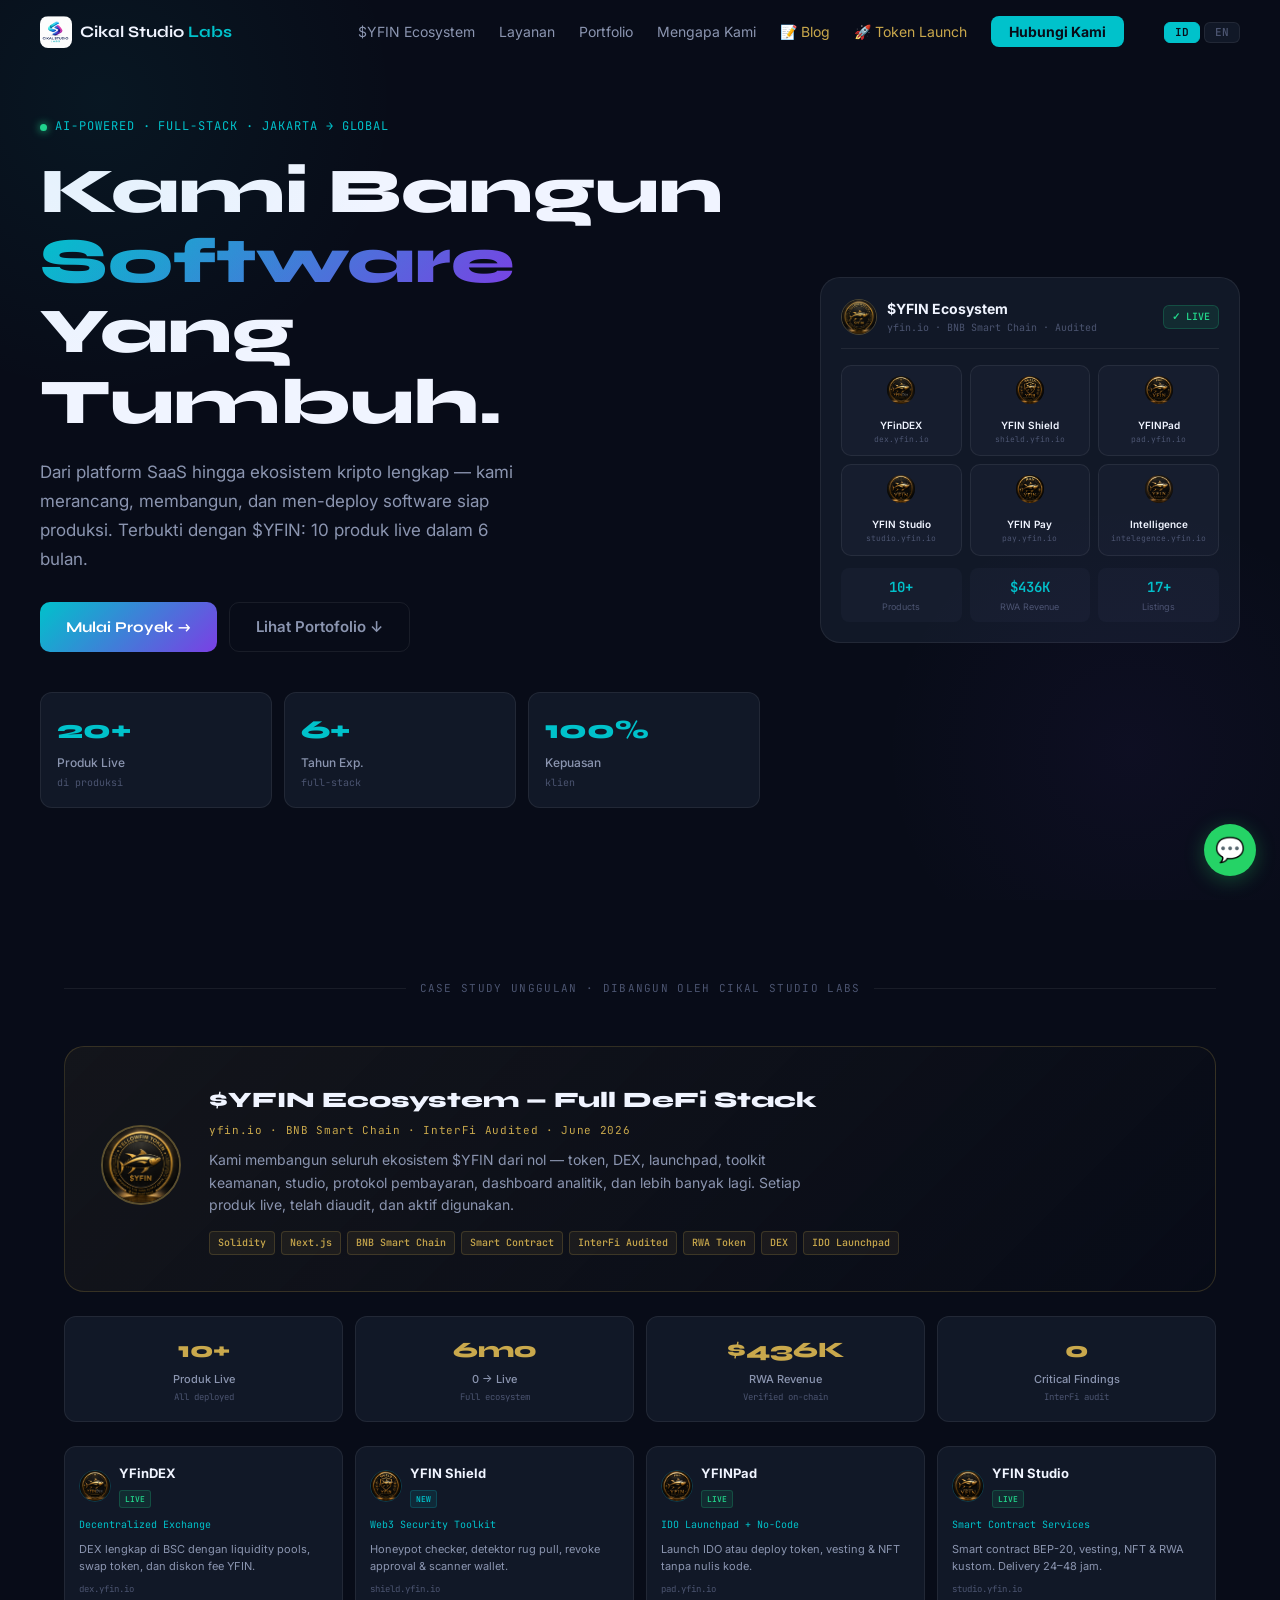
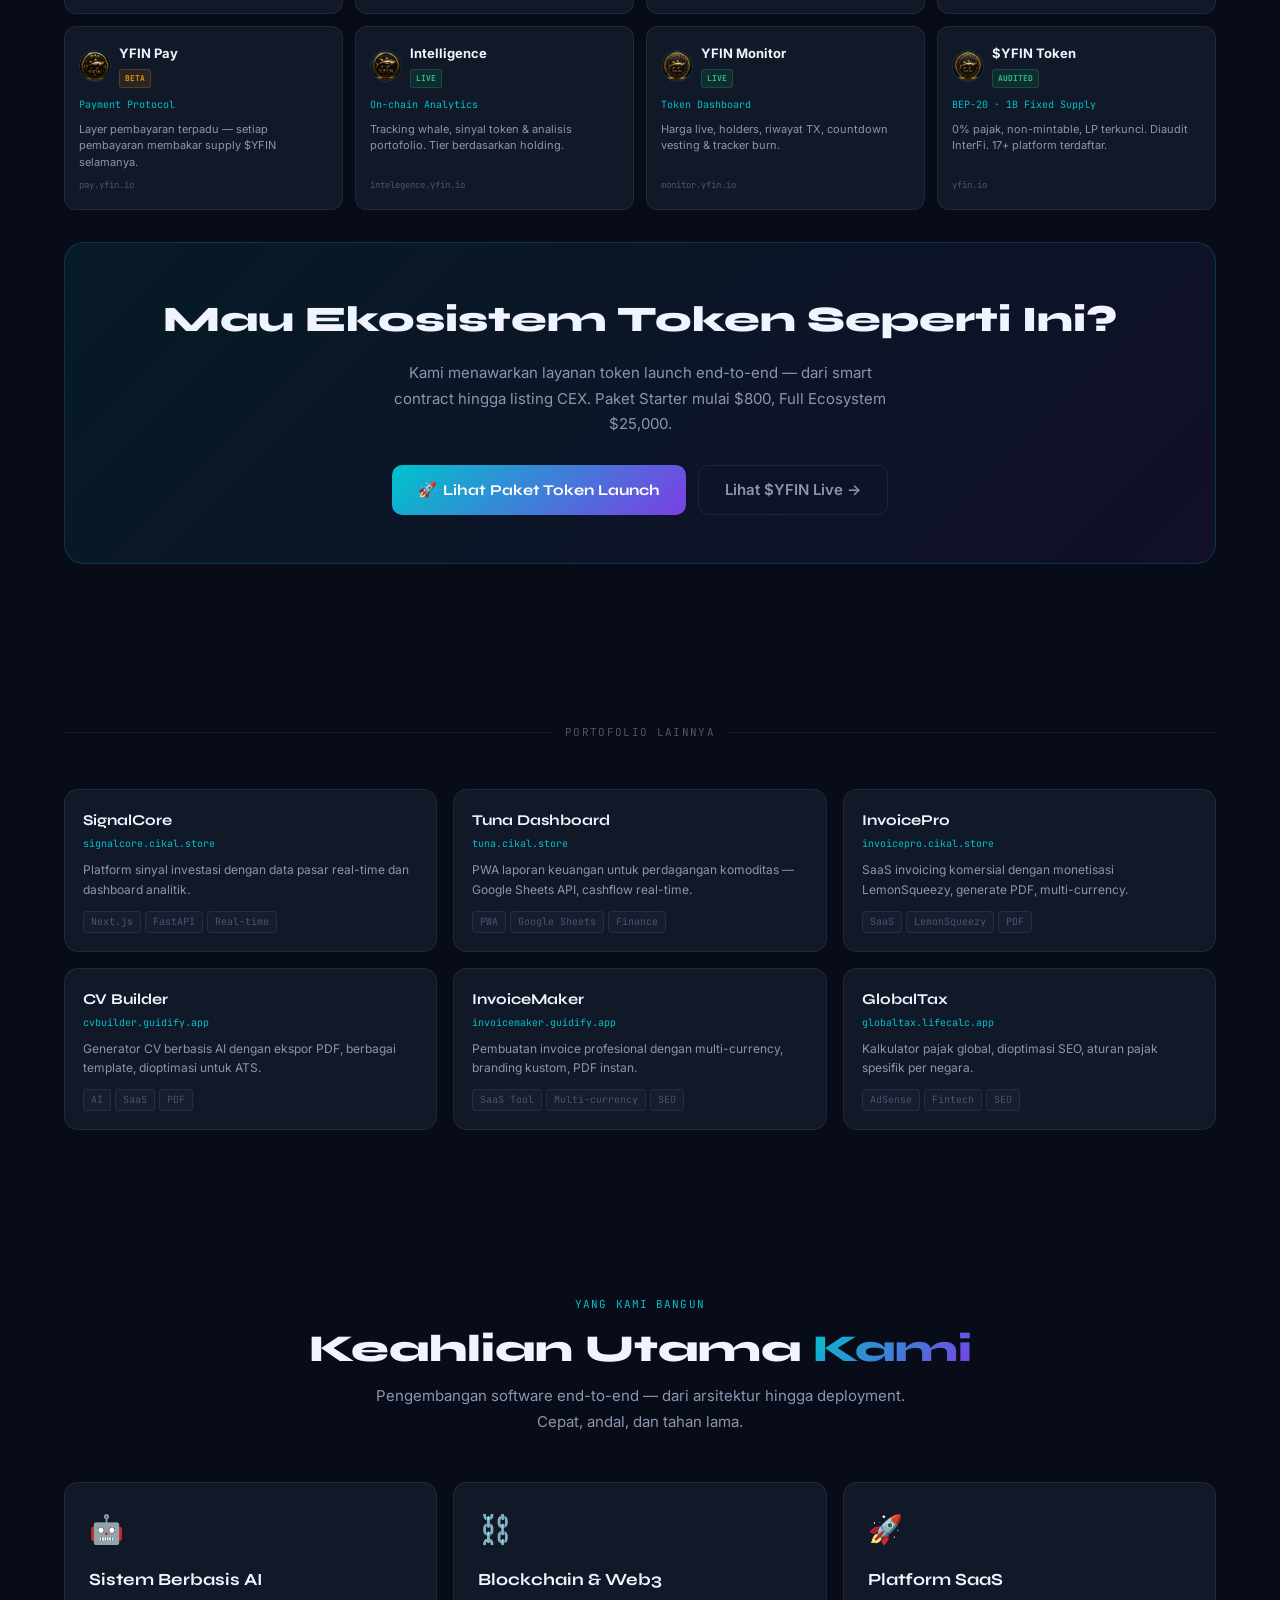
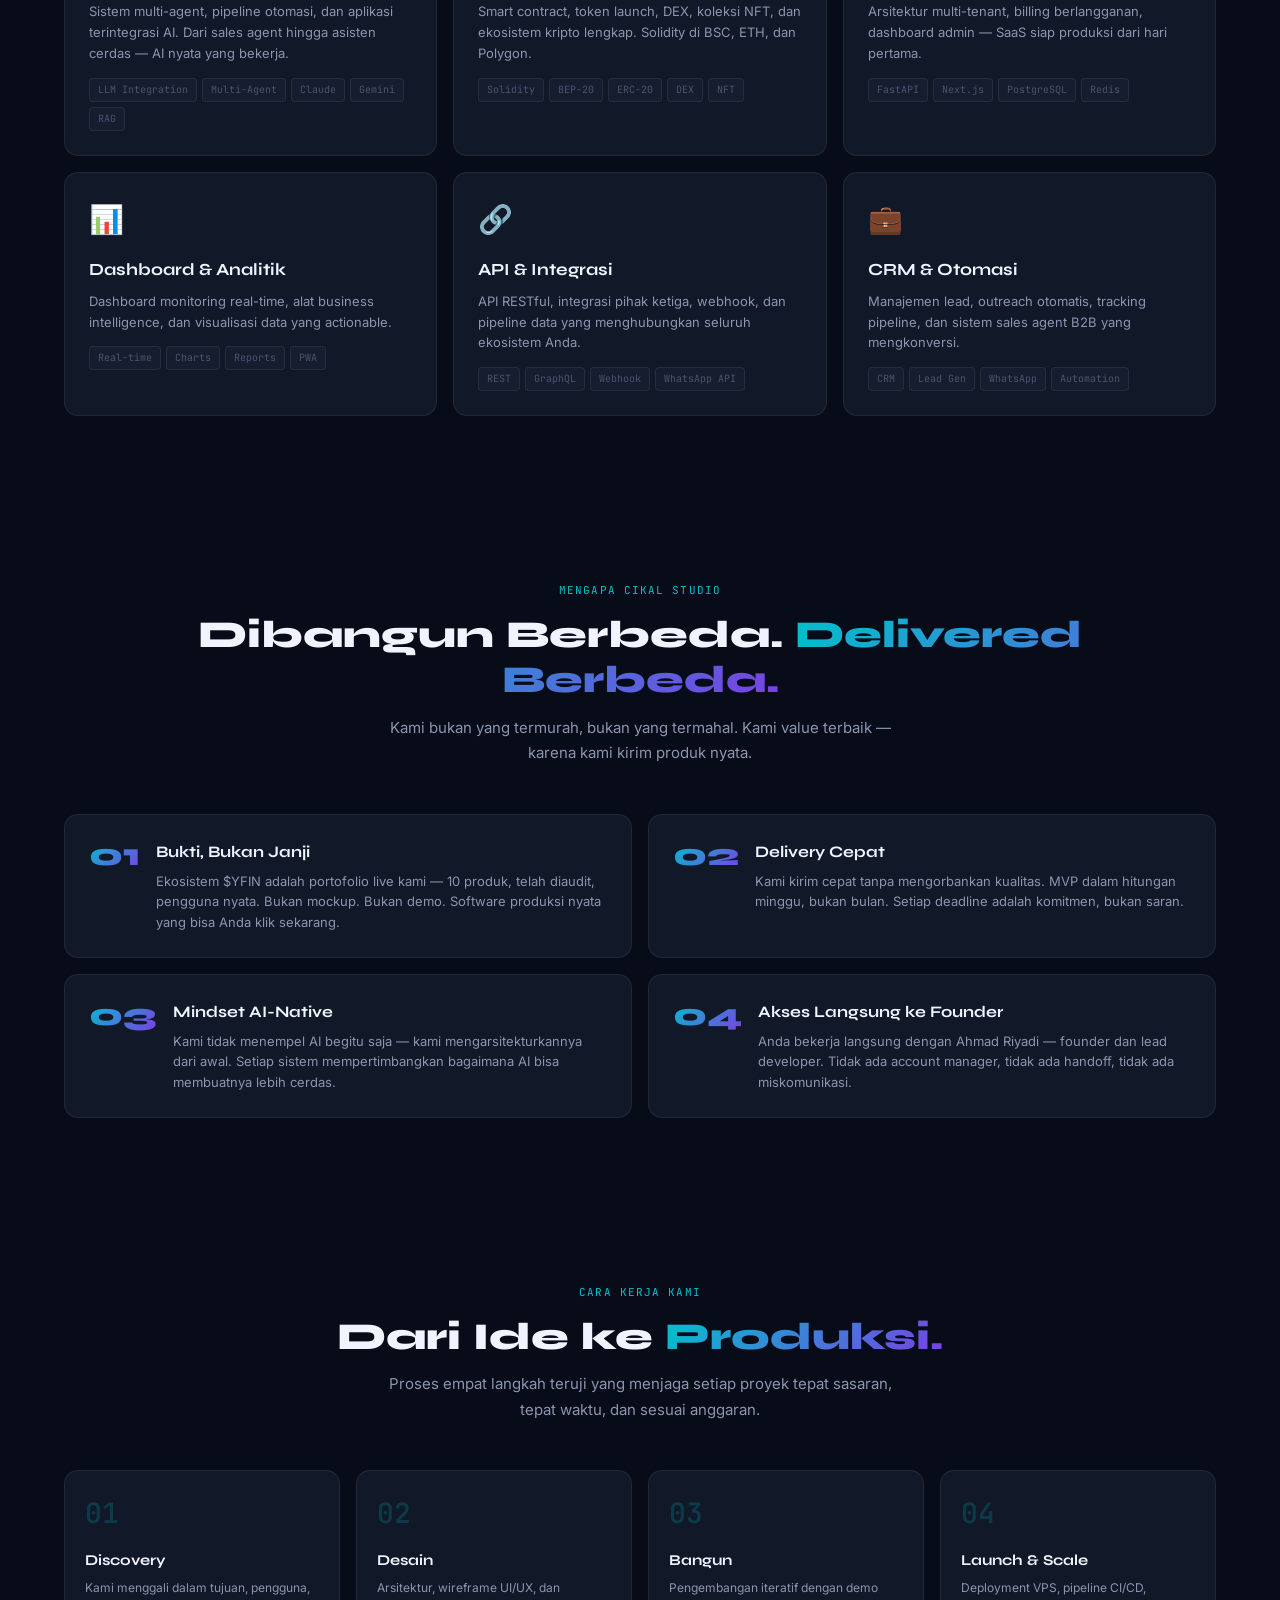
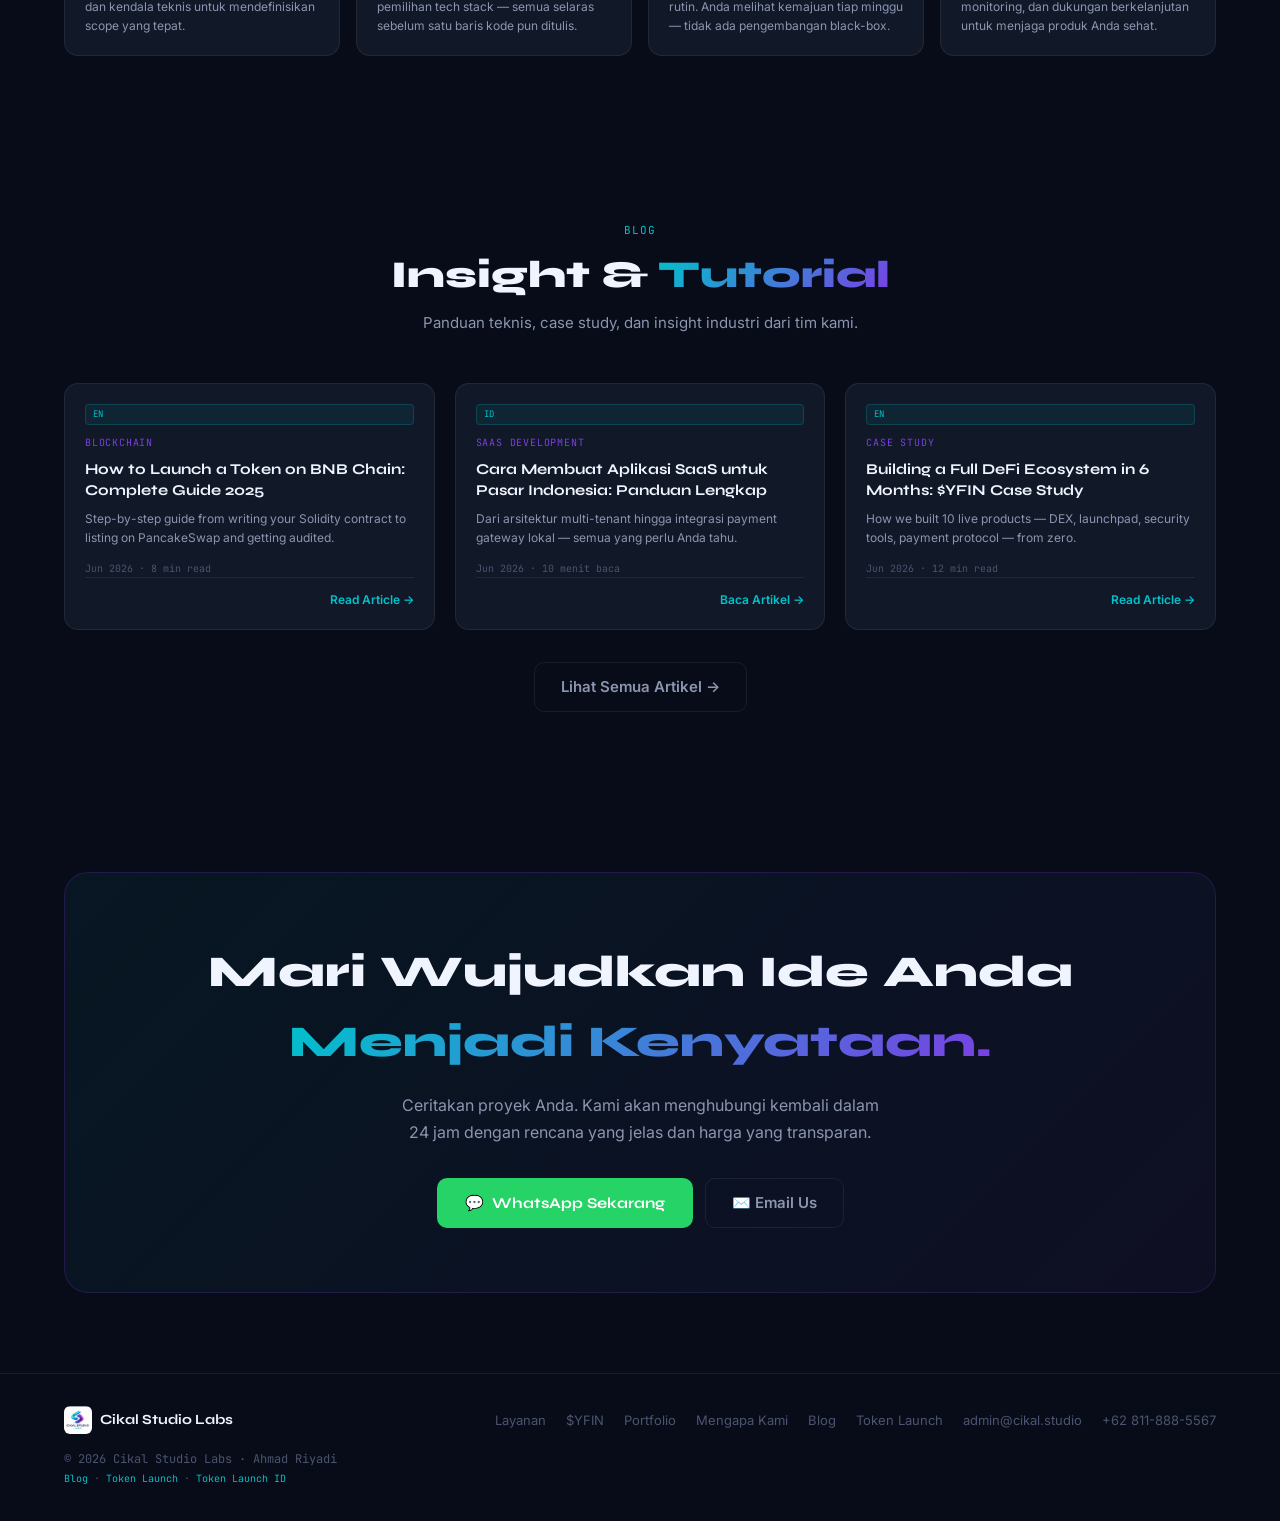
==== commit 66c876e0: "fix: lang switcher in navbar + blog 10 articles + bilingual SEO" ====
--- a/index.html
+++ b/index.html
@@ -145,15 +145,14 @@
 
     /* ── LANG SWITCHER ── */
     .lang-switcher {
-      position: fixed; top: 16px; right: 80px; z-index: 1000;
-      display: flex; gap: 4px; align-items: center;
+      display: flex; gap: 4px; align-items: center; margin-left: 8px;
     }
     .lang-btn {
-      padding: 4px 10px; border-radius: 6px; font-size: 12px;
+      padding: 4px 10px; border-radius: 6px; font-size: 11px;
       font-family: 'JetBrains Mono', monospace; font-weight: 600;
       cursor: pointer; border: 1px solid var(--slate);
       background: var(--navy-3); color: var(--text-3);
-      transition: all 0.2s; text-transform: uppercase;
+      transition: all 0.2s; text-transform: uppercase; line-height: 1;
     }
     .lang-btn.active { background: var(--cyan); color: var(--navy-1); border-color: var(--cyan); }
     .lang-btn:hover:not(.active) { border-color: var(--cyan); color: var(--cyan); }
@@ -179,7 +178,7 @@
     .mobile-menu a { padding: 10px 0; color: var(--text-2); text-decoration: none; font-size: 15px; border-bottom: 1px solid var(--slate); }
     .mobile-cta-wrap { padding-top: 12px; }
     .mobile-cta-wrap a { background: var(--cyan); color: var(--navy-1) !important; padding: 12px 24px; border-radius: 10px; font-weight: 700; display: block; text-align: center; border: none; }
-    @media (max-width: 768px) { .nav-links { display: none; } .hamburger { display: block; } .lang-switcher { right: 56px; top: 14px; } }
+    @media (max-width: 768px) { .nav-links { display: none; } .hamburger { display: block; } .lang-switcher { margin-left: auto; margin-right: 8px; } }
 
     /* ── BUTTONS ── */
     .btn-primary { display: inline-flex; align-items: center; gap: 6px; padding: 12px 26px; background: linear-gradient(135deg, var(--cyan), var(--purple)); color: white !important; font-weight: 700; border-radius: 10px; text-decoration: none; font-size: 15px; font-family: 'Syne', sans-serif; transition: opacity 0.2s, transform 0.2s; }
@@ -371,12 +370,6 @@
 </head>
 <body class="lang-id">
 
-<!-- LANG SWITCHER -->
-<div class="lang-switcher">
-  <button class="lang-btn" id="btn-id" onclick="setLang('id')">ID</button>
-  <button class="lang-btn active" id="btn-en" onclick="setLang('en')">EN</button>
-</div>
-
 <!-- NAV -->
 <nav id="navbar">
   <div class="nav-inner">
@@ -396,6 +389,10 @@
         <span data-lang="en">Let's Talk</span><span data-lang="id">Hubungi Kami</span>
       </a></li>
     </ul>
+    <div class="lang-switcher">
+      <button class="lang-btn" id="btn-id" onclick="setLang('id')">ID</button>
+      <button class="lang-btn active" id="btn-en" onclick="setLang('en')">EN</button>
+    </div>
     <button class="hamburger" id="hamburger" onclick="toggleMenu()">☰</button>
   </div>
   <div class="mobile-menu" id="mobileMenu">
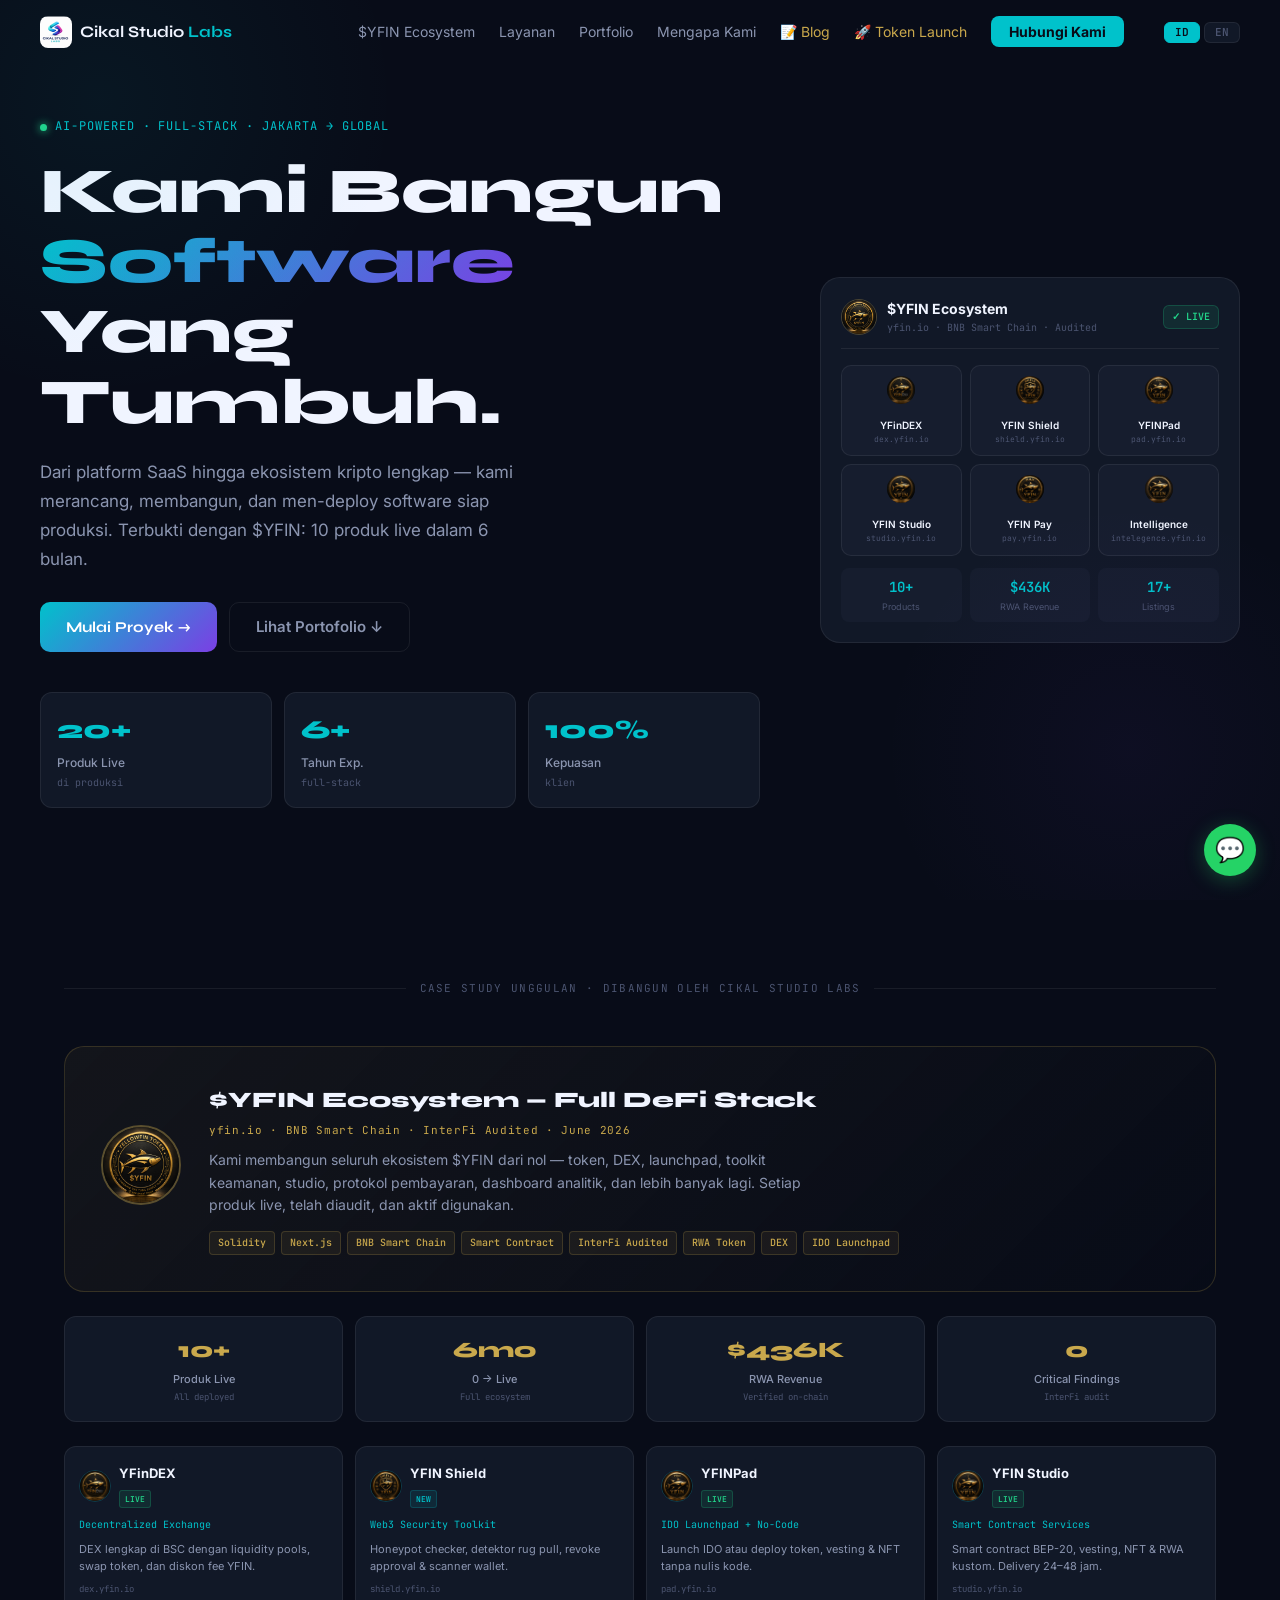
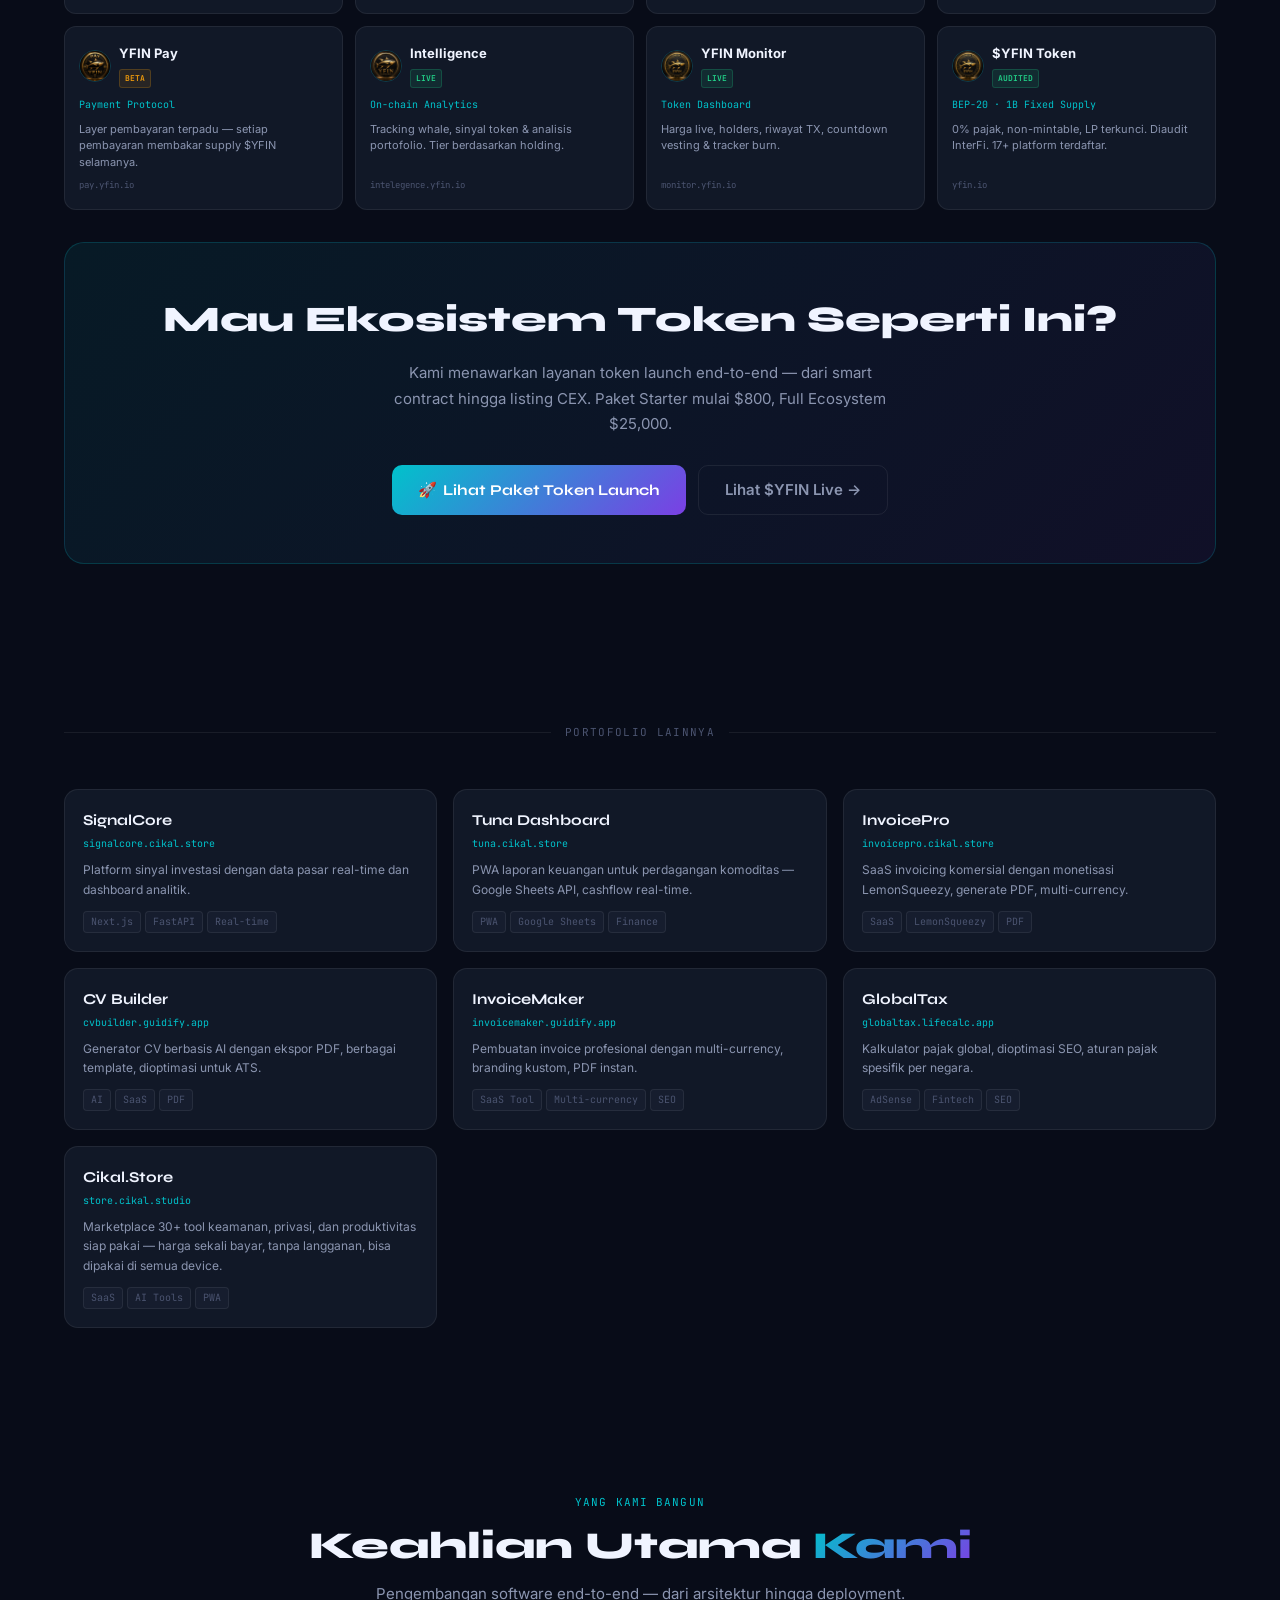
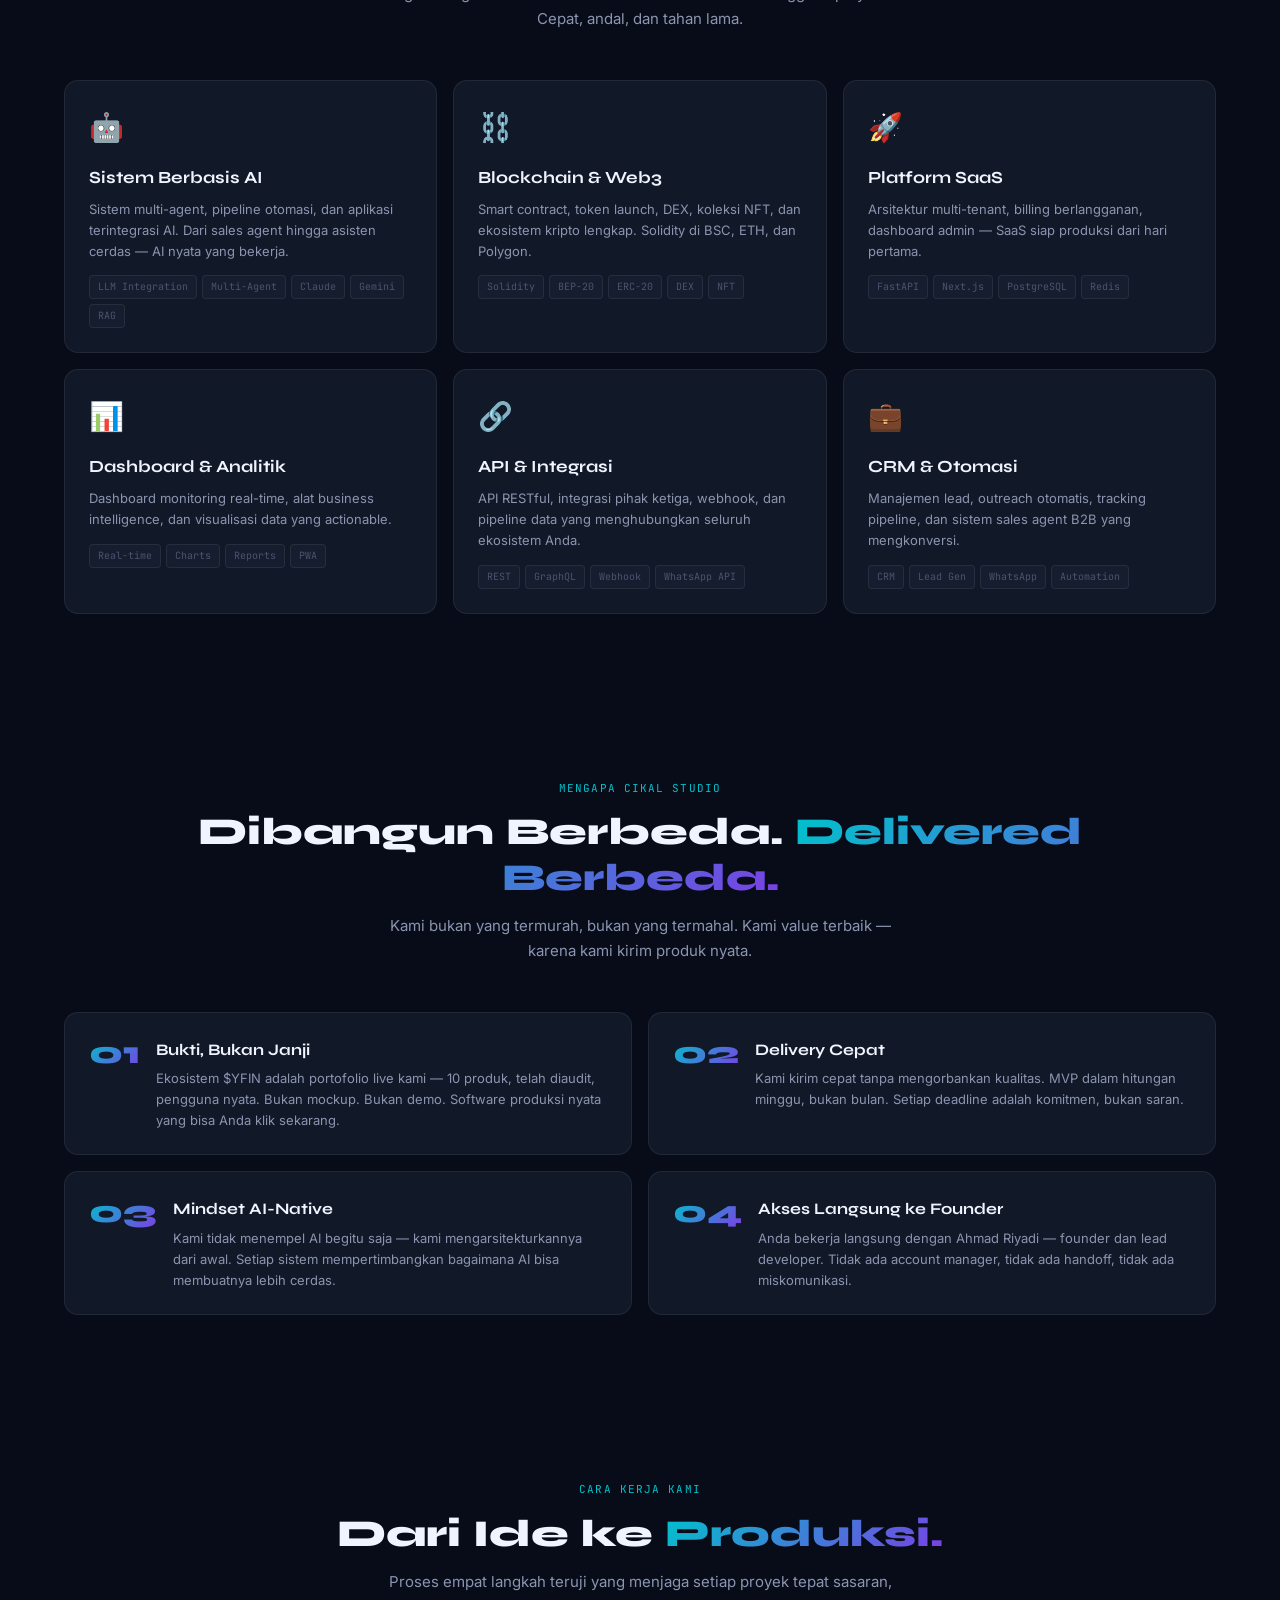
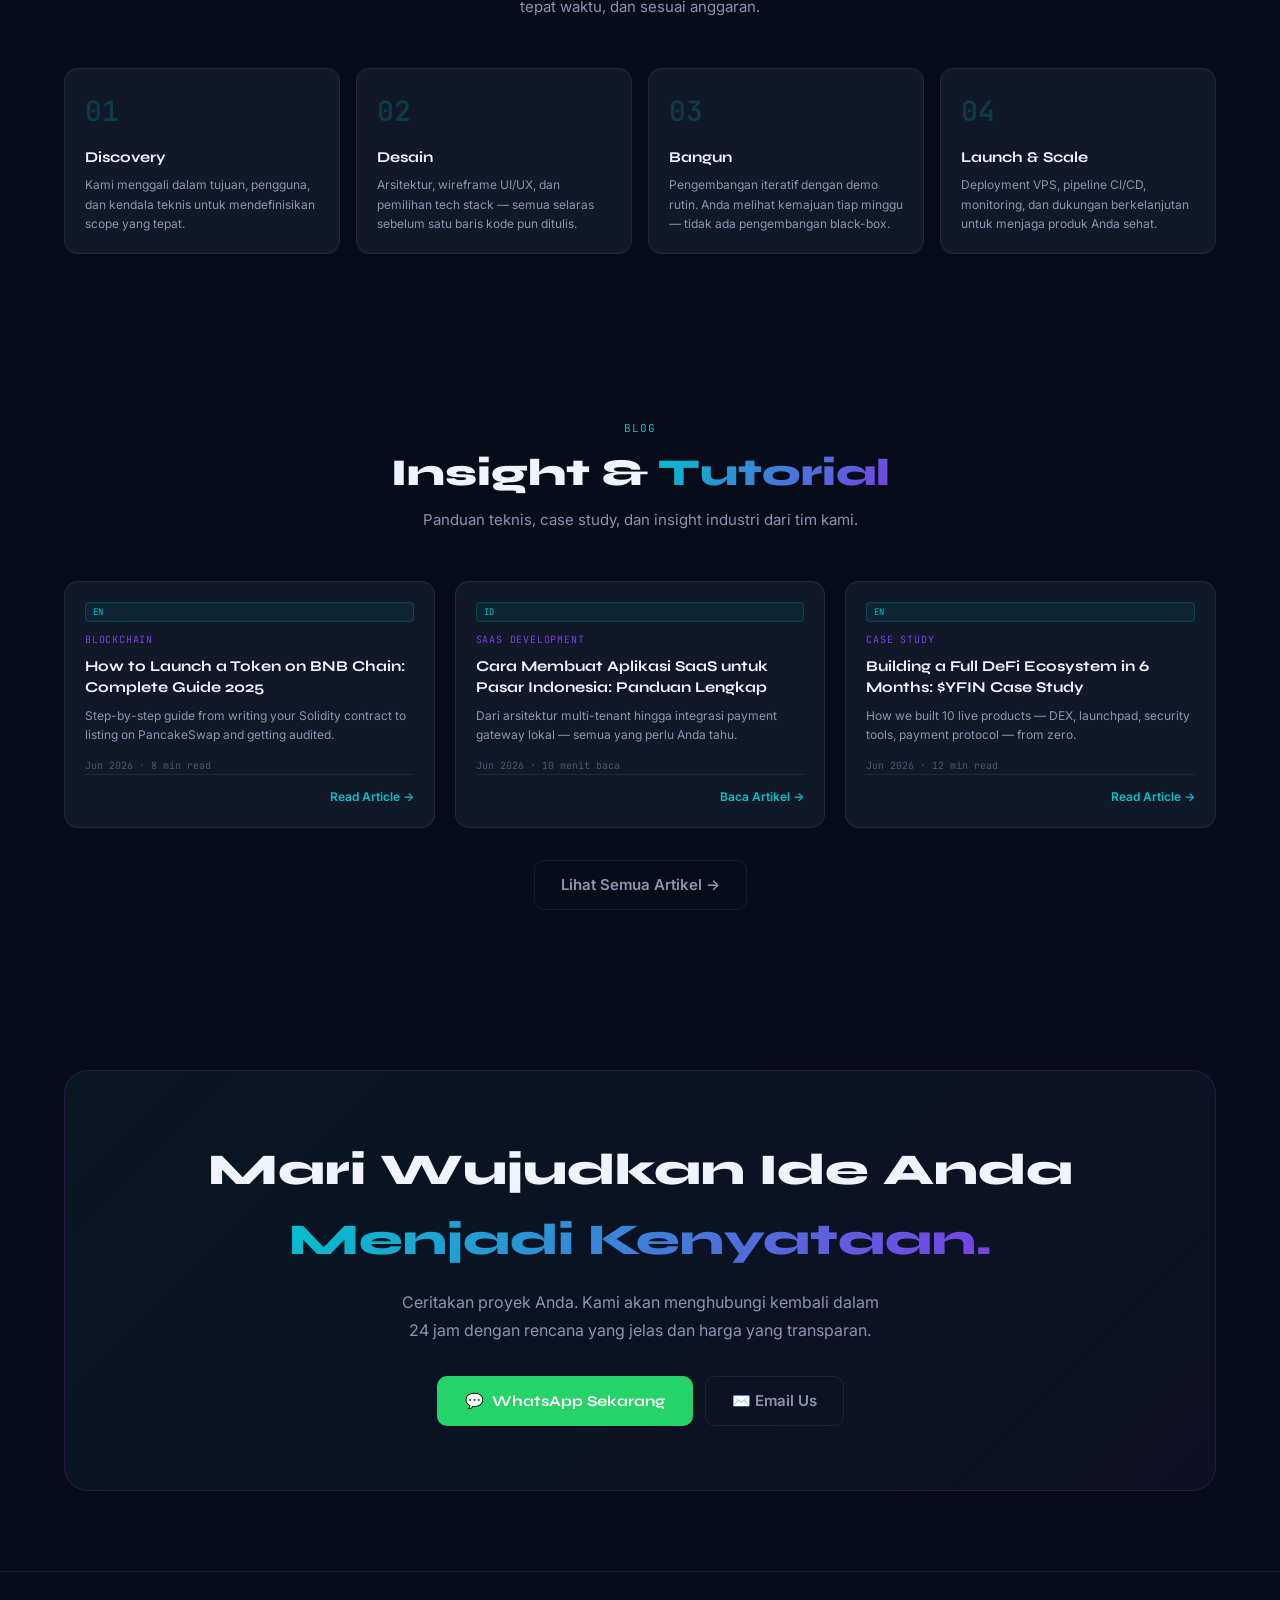
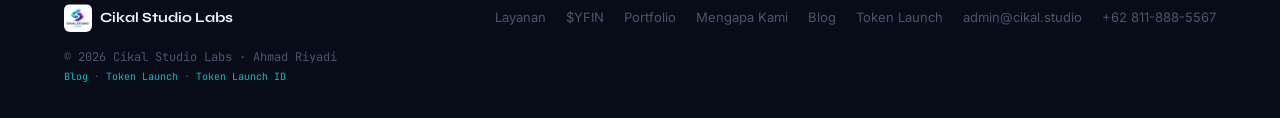
==== commit d52c7e07: "SEO: add Cikal.Store portfolio link, compress images, fix meta tags - Add store.cikal.studio as a ne" ====
--- a/index.html
+++ b/index.html
@@ -3,8 +3,8 @@
 <head>
   <meta charset="UTF-8" />
   <meta name="viewport" content="width=device-width, initial-scale=1.0" />
-  <title>Cikal Studio Labs — Jasa Software Development Jakarta | Software Agency Indonesia</title>
-  <meta name="description" content="Cikal Studio Labs — Jasa pembuatan software, SaaS, AI systems, dan token launch di Jakarta. Spesialis blockchain development, smart contract, dan full-stack web. Portofolio live: $YFIN ecosystem, 10+ produk production-ready." />
+  <title>Cikal Studio Labs — Jasa Software Development Jakarta</title>
+  <meta name="description" content="Cikal Studio Labs — Jasa pembuatan software, SaaS, AI systems, dan token launch di Jakarta. Portofolio live: $YFIN ecosystem, 10+ produk production-ready." />
   <meta name="keywords" content="jasa software development Jakarta, blockchain development Indonesia, token launch service, SaaS development, AI systems, smart contract Solidity, software agency Indonesia" />
   <link rel="canonical" href="https://www.cikal.studio/" />
   <meta name="robots" content="index, follow" />
@@ -652,6 +652,13 @@
           <div class="port-tags"><span class="port-tag">AdSense</span><span class="port-tag">Fintech</span><span class="port-tag">SEO</span></div>
         </div>
       </a>
+      <a href="https://store.cikal.studio" target="_blank" class="port-card reveal">
+        <div class="port-body">
+          <div class="port-name">Cikal.Store</div><div class="port-url">store.cikal.studio</div>
+          <div class="port-desc"><span data-lang="en">Marketplace of 30+ instant-use security, privacy, and productivity tools — one-time price, no subscription, works on any device.</span><span data-lang="id">Marketplace 30+ tool keamanan, privasi, dan produktivitas siap pakai — harga sekali bayar, tanpa langganan, bisa dipakai di semua device.</span></div>
+          <div class="port-tags"><span class="port-tag">SaaS</span><span class="port-tag">AI Tools</span><span class="port-tag">PWA</span></div>
+        </div>
+      </a>
     </div>
   </div>
 </section>
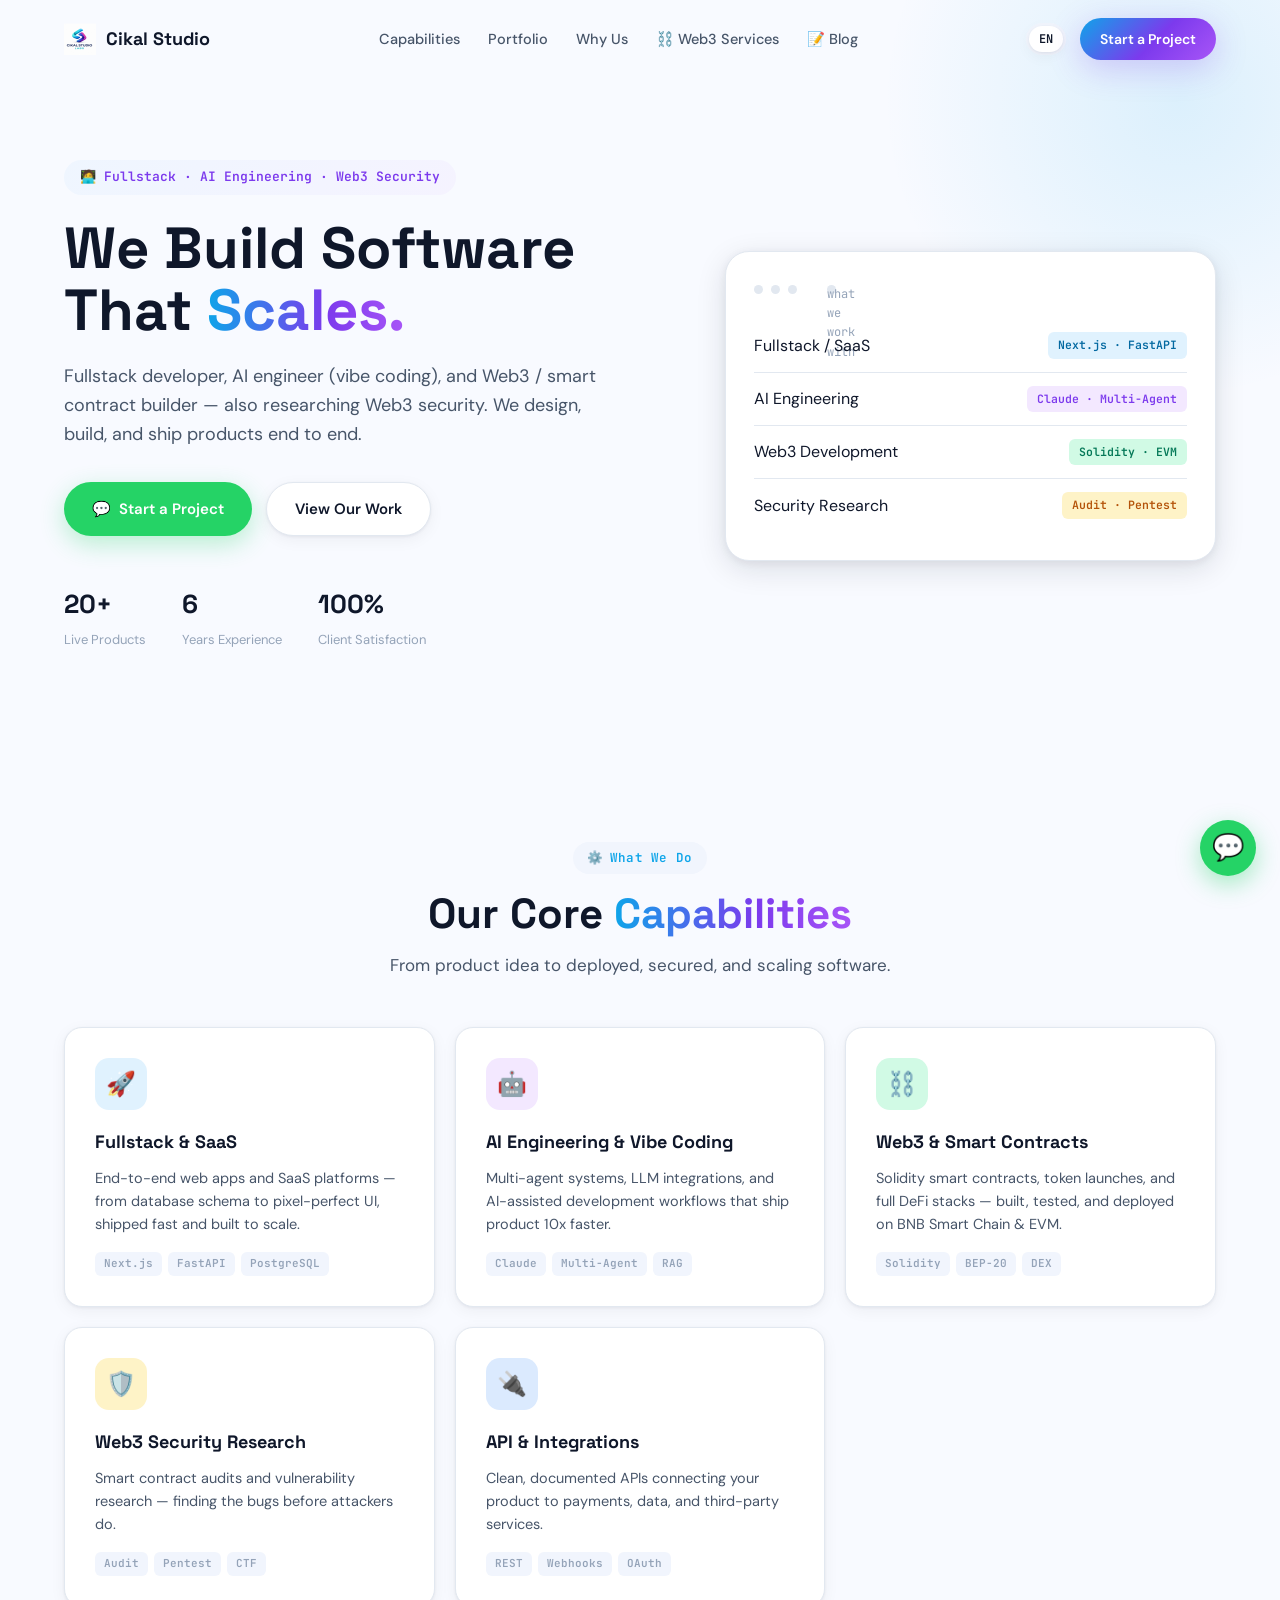
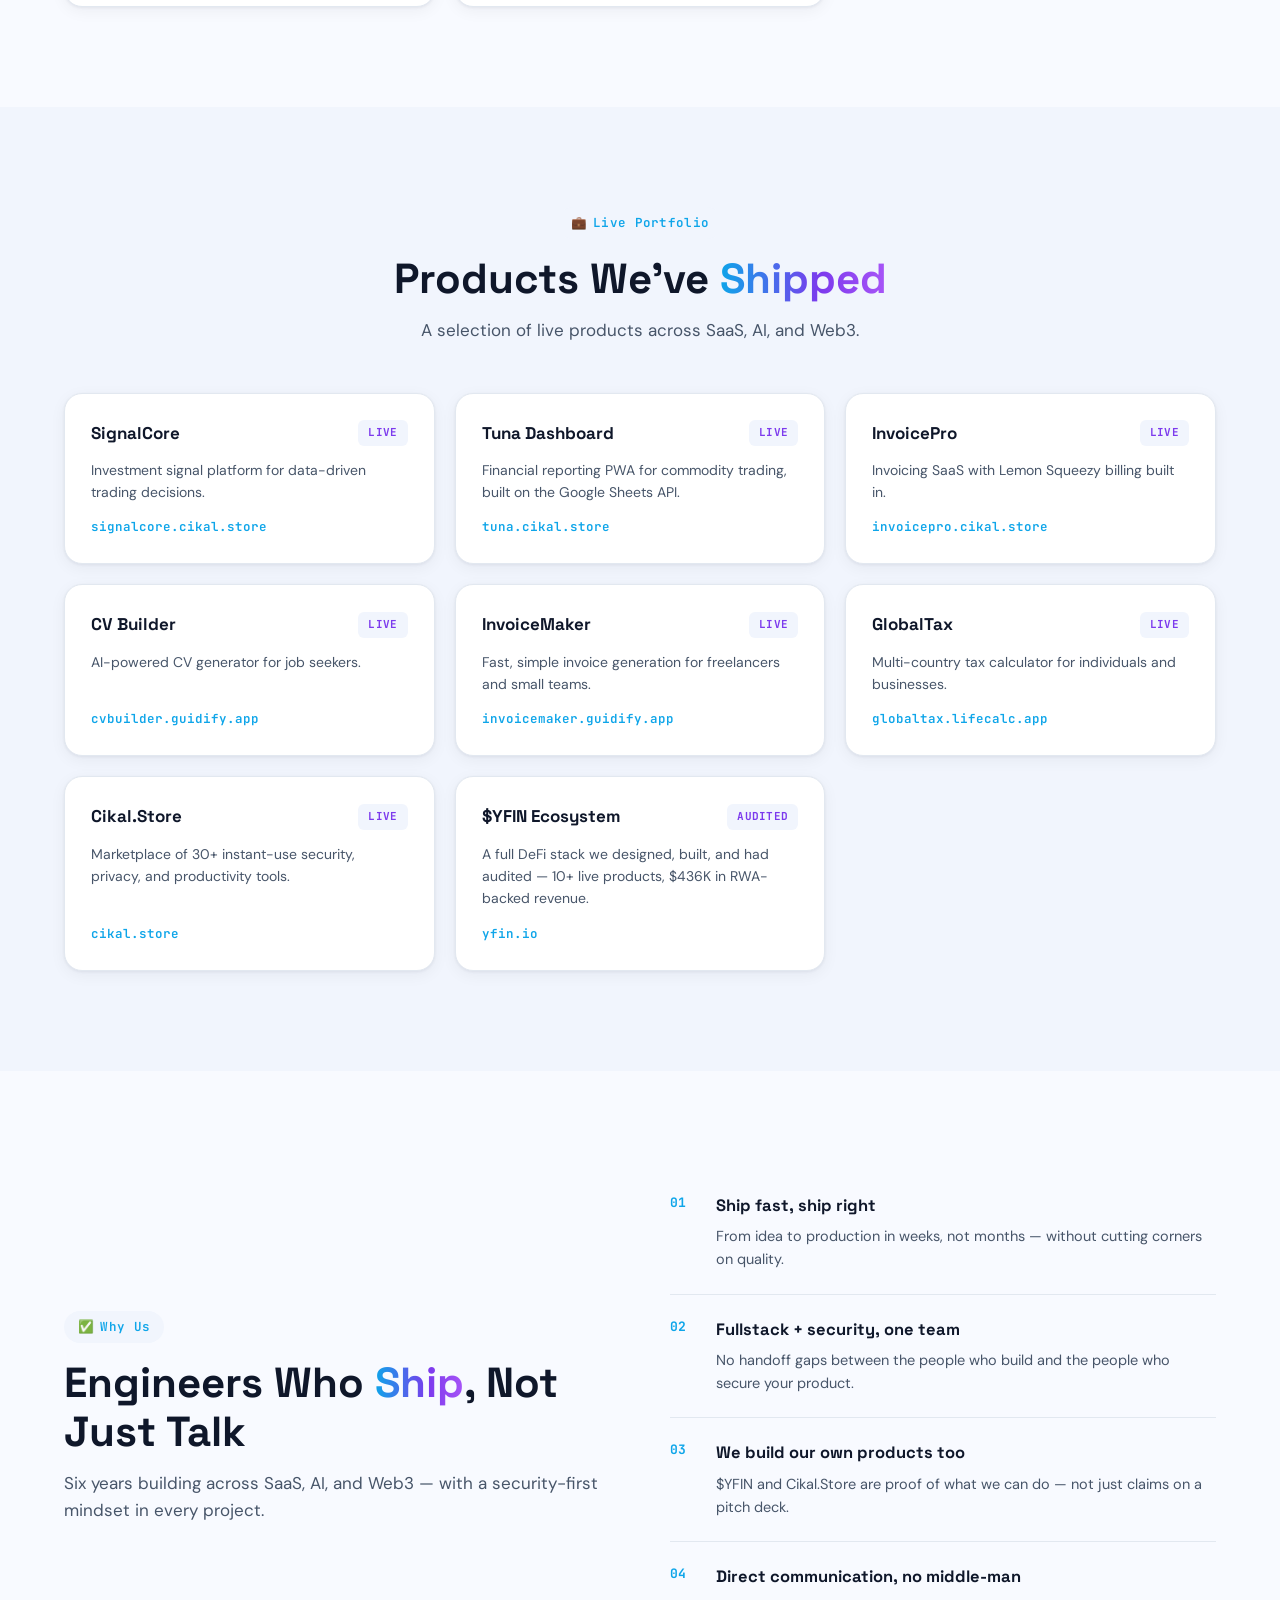
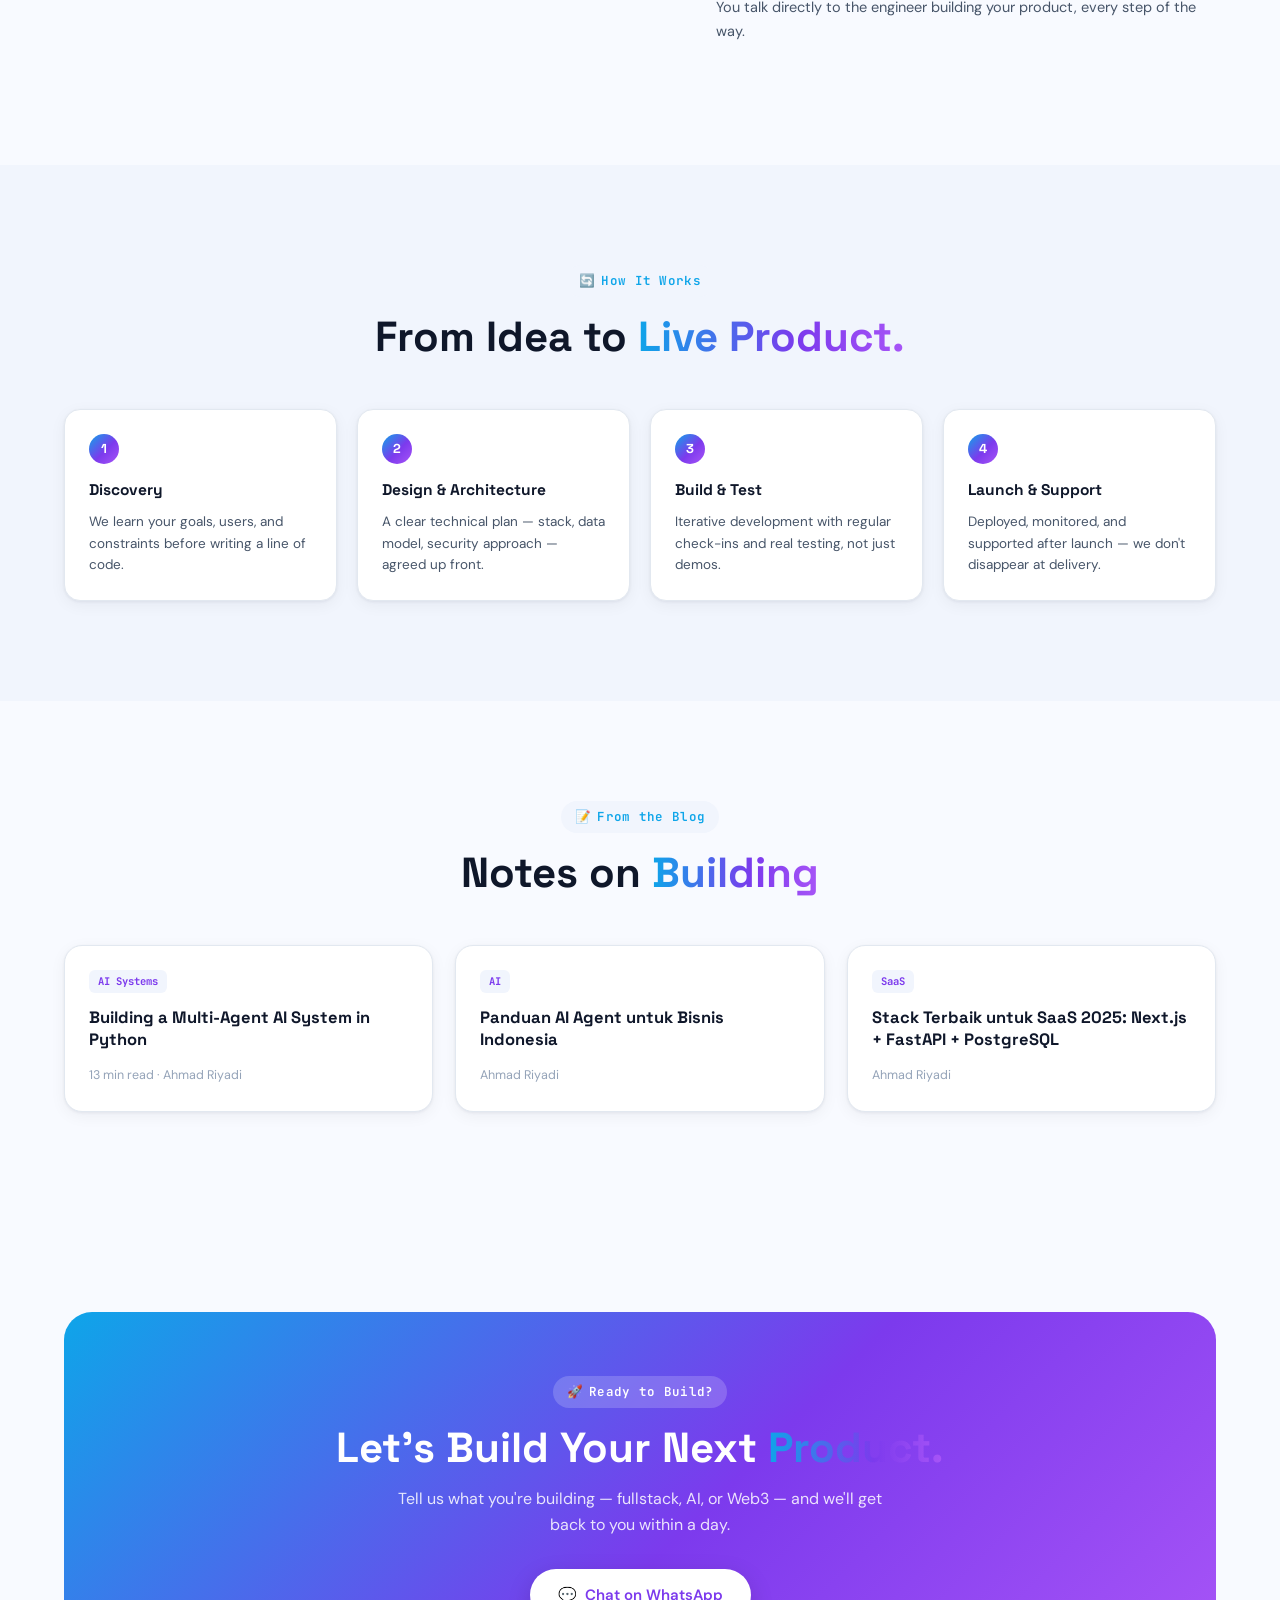
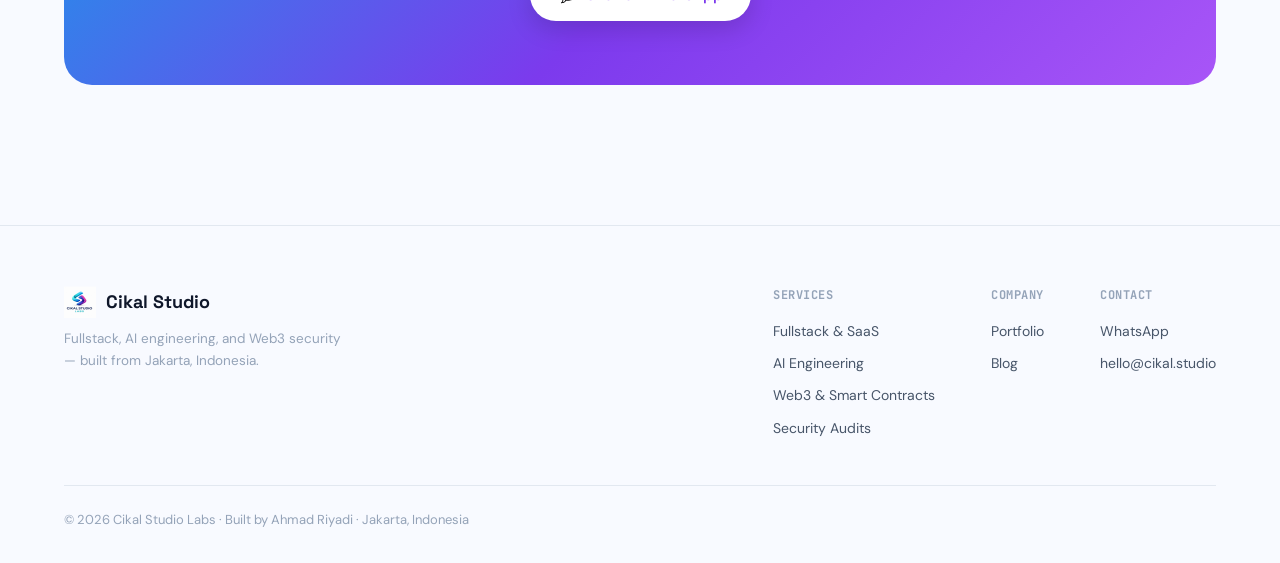
==== commit 22613762: "Redesign site with light cikal.store-matched theme and fullstack/AI/Web3 positioning Replaces the da" ====
--- a/index.html
+++ b/index.html
@@ -1,928 +1,298 @@
 <!DOCTYPE html>
-<html lang="en" id="html-root">
+<html lang="en">
 <head>
-  <meta charset="UTF-8" />
-  <meta name="viewport" content="width=device-width, initial-scale=1.0" />
-  <title>Cikal Studio Labs — Jasa Software Development Jakarta</title>
-  <meta name="description" content="Cikal Studio Labs — Jasa pembuatan software, SaaS, AI systems, dan token launch di Jakarta. Portofolio live: $YFIN ecosystem, 10+ produk production-ready." />
-  <meta name="keywords" content="jasa software development Jakarta, blockchain development Indonesia, token launch service, SaaS development, AI systems, smart contract Solidity, software agency Indonesia" />
-  <link rel="canonical" href="https://www.cikal.studio/" />
-  <meta name="robots" content="index, follow" />
-
-  <!-- Open Graph -->
-  <meta property="og:type" content="website" />
-  <meta property="og:url" content="https://www.cikal.studio/" />
-  <meta property="og:title" content="Cikal Studio Labs — Jasa Software Development Jakarta" />
-  <meta property="og:description" content="Dari SaaS platform hingga full crypto ecosystem. Kami design, build, dan deploy production-ready software. Terbukti dengan $YFIN: 10 live products, 6 bulan." />
-  <meta property="og:image" content="https://www.cikal.studio/images/logo.png" />
-  <meta property="og:locale" content="id_ID" />
-  <meta property="og:locale:alternate" content="en_US" />
-  <meta property="og:site_name" content="Cikal Studio Labs" />
-
-  <!-- Twitter -->
-  <meta name="twitter:card" content="summary_large_image" />
-  <meta name="twitter:title" content="Cikal Studio Labs — Software Agency Jakarta" />
-  <meta name="twitter:description" content="Jasa software development, blockchain, dan AI systems di Jakarta. Proven dengan $YFIN ecosystem." />
-  <meta name="twitter:image" content="https://www.cikal.studio/images/logo.png" />
-
-  <!-- Hreflang -->
-  <link rel="alternate" hreflang="id" href="https://www.cikal.studio/" />
-  <link rel="alternate" hreflang="en" href="https://www.cikal.studio/?lang=en" />
-  <link rel="alternate" hreflang="x-default" href="https://www.cikal.studio/" />
-
-  <!-- Google Verification -->
-  <meta name="google-site-verification" content="-POpHPgUeZeCtRURK8JKjmXbCRkWH8gEPpSOim4UIfg" />
-
-  <!-- Schema.org JSON-LD -->
-  <script type="application/ld+json">
-  {
-    "@context": "https://schema.org",
-    "@graph": [
-      {
-        "@type": "LocalBusiness",
-        "@id": "https://www.cikal.studio/#business",
-        "name": "Cikal Studio Labs",
-        "alternateName": "Cikal Studio",
-        "url": "https://www.cikal.studio/",
-        "logo": "https://www.cikal.studio/images/logo.png",
-        "image": "https://www.cikal.studio/images/logo.png",
-        "description": "Software development agency di Jakarta, Indonesia. Spesialis SaaS, AI systems, blockchain development, dan token launch.",
-        "telephone": "+628118885567",
-        "email": "admin@cikal.studio",
-        "address": {
-          "@type": "PostalAddress",
-          "addressLocality": "Jakarta",
-          "addressCountry": "ID"
-        },
-        "areaServed": ["ID", "SG", "MY", "Global"],
-        "foundingDate": "2020",
-        "founder": {
-          "@type": "Person",
-          "name": "Ahmad Riyadi"
-        },
-        "sameAs": [
-          "https://www.yfin.io"
-        ],
-        "hasOfferCatalog": {
-          "@type": "OfferCatalog",
-          "name": "Software Development Services",
-          "itemListElement": [
-            {
-              "@type": "Offer",
-              "itemOffered": {
-                "@type": "Service",
-                "name": "Token Launch Service",
-                "description": "End-to-end token launch dari smart contract hingga CEX listing. BEP-20, ERC-20, Solidity."
-              },
-              "priceSpecification": {
-                "@type": "PriceSpecification",
-                "price": "800",
-                "priceCurrency": "USD",
-                "minPrice": "800",
-                "maxPrice": "25000"
-              }
-            },
-            {
-              "@type": "Offer",
-              "itemOffered": {
-                "@type": "Service",
-                "name": "SaaS Development",
-                "description": "Multi-tenant SaaS platform dengan Next.js, FastAPI, PostgreSQL."
-              }
-            },
-            {
-              "@type": "Offer",
-              "itemOffered": {
-                "@type": "Service",
-                "name": "AI Systems Development",
-                "description": "Multi-agent AI, automation pipeline, LLM integration."
-              }
-            },
-            {
-              "@type": "Offer",
-              "itemOffered": {
-                "@type": "Service",
-                "name": "Blockchain Development",
-                "description": "Smart contract Solidity, DEX, NFT, full crypto ecosystem di BSC, ETH, Polygon."
-              }
-            }
-          ]
-        }
-      },
-      {
-        "@type": "WebSite",
-        "@id": "https://www.cikal.studio/#website",
-        "url": "https://www.cikal.studio/",
-        "name": "Cikal Studio Labs",
-        "publisher": { "@id": "https://www.cikal.studio/#business" }
-      },
-      {
-        "@type": "BreadcrumbList",
-        "itemListElement": [
-          { "@type": "ListItem", "position": 1, "name": "Home", "item": "https://www.cikal.studio/" },
-          { "@type": "ListItem", "position": 2, "name": "Blog", "item": "https://www.cikal.studio/blog/" },
-          { "@type": "ListItem", "position": 3, "name": "Token Launch", "item": "https://www.cikal.studio/token-launch.html" }
-        ]
-      }
-    ]
-  }
-  </script>
-
-  <link rel="preconnect" href="https://fonts.googleapis.com" />
-  <link rel="preconnect" href="https://fonts.gstatic.com" crossorigin />
-  <link href="https://fonts.googleapis.com/css2?family=Syne:wght@400;600;700;800&family=Inter:wght@400;500;600&family=JetBrains+Mono:wght@400;500;600&display=swap" rel="stylesheet" />
-
-  <style>
-    *, *::before, *::after { box-sizing: border-box; margin: 0; padding: 0; }
-    :root {
-      --navy-1: #080C18; --navy-2: #0D1220; --navy-3: #111827;
-      --navy-4: #161D2E; --slate: rgba(255,255,255,0.07);
-      --text: #F0F4FF; --text-2: #8B95B0; --text-3: #4B5470;
-      --cyan: #00C2CB; --purple: #7B3FE4; --green: #22D48A; --gold: #C9A84C;
-    }
-    html { scroll-behavior: smooth; }
-    body { background: var(--navy-1); color: var(--text); font-family: 'Inter', sans-serif; line-height: 1.6; overflow-x: hidden; }
-
-    /* ── LANG SWITCHER ── */
-    .lang-switcher {
-      display: flex; gap: 4px; align-items: center; margin-left: 8px;
-    }
-    .lang-btn {
-      padding: 4px 10px; border-radius: 6px; font-size: 11px;
-      font-family: 'JetBrains Mono', monospace; font-weight: 600;
-      cursor: pointer; border: 1px solid var(--slate);
-      background: var(--navy-3); color: var(--text-3);
-      transition: all 0.2s; text-transform: uppercase; line-height: 1;
-    }
-    .lang-btn.active { background: var(--cyan); color: var(--navy-1); border-color: var(--cyan); }
-    .lang-btn:hover:not(.active) { border-color: var(--cyan); color: var(--cyan); }
-    [data-lang] { display: none; }
-    .lang-en [data-lang="en"], .lang-id [data-lang="id"] { display: unset; }
-
-    /* ── NAV ── */
-    nav { position: fixed; top: 0; left: 0; right: 0; z-index: 999; padding: 0 24px; transition: background 0.3s; }
-    nav.scrolled { background: rgba(8,12,24,0.95); backdrop-filter: blur(12px); border-bottom: 1px solid var(--slate); }
-    .nav-inner { max-width: 1200px; margin: 0 auto; height: 64px; display: flex; align-items: center; gap: 32px; }
-    .nav-logo { display: flex; align-items: center; gap: 8px; text-decoration: none; }
-    .nav-logo img { width: 32px; height: 32px; border-radius: 8px; }
-    .nav-logo span { font-family: 'Syne', sans-serif; font-weight: 700; font-size: 16px; color: var(--text); }
-    .nav-logo em { font-style: normal; color: var(--cyan); }
-    .nav-links { display: flex; align-items: center; gap: 24px; list-style: none; margin-left: auto; }
-    .nav-links a { text-decoration: none; font-size: 14px; color: var(--text-2); transition: color 0.2s; }
-    .nav-links a:hover { color: var(--text); }
-    .nav-links .highlight { color: var(--gold); }
-    .nav-links .nav-cta { background: var(--cyan); color: var(--navy-1) !important; padding: 7px 18px; border-radius: 8px; font-weight: 700; }
-    .hamburger { display: none; background: none; border: none; color: var(--text); font-size: 22px; cursor: pointer; margin-left: auto; }
-    .mobile-menu { display: none; flex-direction: column; padding: 12px 24px 20px; background: var(--navy-2); border-bottom: 1px solid var(--slate); gap: 4px; }
-    .mobile-menu.open { display: flex; }
-    .mobile-menu a { padding: 10px 0; color: var(--text-2); text-decoration: none; font-size: 15px; border-bottom: 1px solid var(--slate); }
-    .mobile-cta-wrap { padding-top: 12px; }
-    .mobile-cta-wrap a { background: var(--cyan); color: var(--navy-1) !important; padding: 12px 24px; border-radius: 10px; font-weight: 700; display: block; text-align: center; border: none; }
-    @media (max-width: 768px) { .nav-links { display: none; } .hamburger { display: block; } .lang-switcher { margin-left: auto; margin-right: 8px; } }
-
-    /* ── BUTTONS ── */
-    .btn-primary { display: inline-flex; align-items: center; gap: 6px; padding: 12px 26px; background: linear-gradient(135deg, var(--cyan), var(--purple)); color: white !important; font-weight: 700; border-radius: 10px; text-decoration: none; font-size: 15px; font-family: 'Syne', sans-serif; transition: opacity 0.2s, transform 0.2s; }
-    .btn-primary:hover { opacity: 0.9; transform: translateY(-2px); }
-    .btn-secondary { display: inline-flex; align-items: center; gap: 6px; padding: 12px 26px; border: 1px solid var(--slate); color: var(--text-2) !important; font-weight: 600; border-radius: 10px; text-decoration: none; font-size: 15px; transition: all 0.2s; }
-    .btn-secondary:hover { border-color: var(--cyan); color: var(--cyan) !important; }
-    .btn-wa { padding: 13px 28px; background: #25D366; color: white !important; font-weight: 700; border-radius: 10px; text-decoration: none; font-size: 15px; font-family: 'Syne', sans-serif; transition: opacity 0.2s, transform 0.2s; display: inline-flex; align-items: center; gap: 8px; }
-    .btn-wa:hover { opacity: 0.9; transform: translateY(-2px); }
-
-    /* ── LAYOUT ── */
-    .container { max-width: 1200px; margin: 0 auto; padding: 0 24px; }
-    .section { padding: 80px 0; position: relative; z-index: 1; }
-
-    /* ── HERO ── */
-    .hero { min-height: 100vh; display: flex; align-items: center; padding: 80px 24px 60px; position: relative; overflow: hidden; }
-    .hero::before { content: ''; position: absolute; top: -200px; left: -200px; width: 600px; height: 600px; background: radial-gradient(circle, rgba(0,194,203,0.06) 0%, transparent 70%); pointer-events: none; }
-    .hero::after { content: ''; position: absolute; bottom: -100px; right: -100px; width: 500px; height: 500px; background: radial-gradient(circle, rgba(123,63,228,0.05) 0%, transparent 70%); pointer-events: none; }
-    .hero-inner { max-width: 1200px; margin: 0 auto; display: grid; grid-template-columns: 1fr 420px; gap: 60px; align-items: center; width: 100%; }
-    .hero-tag { display: inline-flex; align-items: center; gap: 8px; font-size: 12px; font-family: 'JetBrains Mono', monospace; color: var(--cyan); letter-spacing: 0.08em; text-transform: uppercase; margin-bottom: 20px; }
-    .dot { width: 7px; height: 7px; border-radius: 50%; background: var(--green); box-shadow: 0 0 8px var(--green); animation: pulse 2s infinite; }
-    @keyframes pulse { 0%,100%{opacity:1} 50%{opacity:0.4} }
-    h1 { font-family: 'Syne', sans-serif; font-size: clamp(38px, 5.5vw, 64px); font-weight: 800; line-height: 1.1; margin-bottom: 20px; }
-    .gradient-text { background: linear-gradient(135deg, var(--cyan), var(--purple)); -webkit-background-clip: text; -webkit-text-fill-color: transparent; background-clip: text; }
-    .hero-left p { font-size: 17px; color: var(--text-2); line-height: 1.7; margin-bottom: 28px; max-width: 500px; }
-    .hero-btns { display: flex; gap: 12px; flex-wrap: wrap; margin-bottom: 40px; }
-    .hero-stats { display: grid; grid-template-columns: repeat(3, 1fr); gap: 12px; }
-    .stat-box { background: var(--navy-3); border: 1px solid var(--slate); border-radius: 12px; padding: 16px; }
-    .stat-box .val { font-family: 'Syne', sans-serif; font-size: 26px; font-weight: 800; color: var(--cyan); }
-    .stat-box .lbl { font-size: 12px; color: var(--text-2); margin-top: 3px; font-weight: 500; }
-    .stat-box .sub { font-size: 10px; color: var(--text-3); font-family: 'JetBrains Mono', monospace; margin-top: 2px; }
-
-    /* ── ECOSYSTEM PREVIEW ── */
-    .hero-right {}
-    .ecosystem-preview { background: var(--navy-3); border: 1px solid var(--slate); border-radius: 20px; padding: 20px; }
-    .ep-header { display: flex; align-items: center; gap: 10px; margin-bottom: 16px; padding-bottom: 12px; border-bottom: 1px solid var(--slate); }
-    .ep-header img { width: 36px; height: 36px; border-radius: 50%; border: 1px solid rgba(201,168,76,0.3); }
-    .ep-title { font-weight: 700; font-size: 14px; }
-    .ep-sub { font-size: 10px; color: var(--text-3); font-family: 'JetBrains Mono', monospace; }
-    .ep-badge { margin-left: auto; font-size: 10px; padding: 3px 8px; border-radius: 6px; background: rgba(34,212,138,0.1); border: 1px solid rgba(34,212,138,0.2); color: var(--green); font-family: 'JetBrains Mono', monospace; font-weight: 600; white-space: nowrap; }
-    .ep-grid { display: grid; grid-template-columns: repeat(3, 1fr); gap: 8px; margin-bottom: 12px; }
-    .ep-item { background: var(--navy-4); border: 1px solid var(--slate); border-radius: 10px; padding: 10px 8px; text-align: center; text-decoration: none; transition: border-color 0.2s; }
-    .ep-item:hover { border-color: rgba(0,194,203,0.3); }
-    .ep-item img { width: 28px; height: 28px; border-radius: 50%; margin-bottom: 5px; }
-    .ep-name { font-size: 10px; font-weight: 600; color: var(--text); }
-    .ep-url { font-size: 8px; color: var(--text-3); font-family: 'JetBrains Mono', monospace; }
-    .ep-stats { display: grid; grid-template-columns: repeat(3, 1fr); gap: 8px; }
-    .ep-stat { background: var(--navy-4); border-radius: 8px; padding: 8px; text-align: center; }
-    .ep-stat .v { font-family: 'JetBrains Mono', monospace; font-size: 14px; font-weight: 600; color: var(--cyan); }
-    .ep-stat .l { font-size: 9px; color: var(--text-3); margin-top: 2px; }
-
-    /* ── DIVIDER ── */
-    .divider { display: flex; align-items: center; gap: 14px; margin-bottom: 48px; }
-    .divider .line { flex: 1; height: 1px; background: var(--slate); }
-    .divider span { font-size: 11px; font-family: 'JetBrains Mono', monospace; color: var(--text-3); letter-spacing: 0.12em; text-transform: uppercase; white-space: nowrap; }
-
-    /* ── SECTION HEADER ── */
-    .section-header { text-align: center; margin-bottom: 48px; }
-    .section-tag { display: inline-block; font-size: 11px; font-family: 'JetBrains Mono', monospace; color: var(--cyan); letter-spacing: 0.1em; text-transform: uppercase; margin-bottom: 12px; }
-    .section-header h2 { font-size: clamp(24px, 3.5vw, 38px); font-weight: 800; line-height: 1.2; margin-bottom: 12px; font-family: 'Syne', sans-serif; }
-    .section-header p { font-size: 15px; color: var(--text-2); line-height: 1.7; max-width: 540px; margin: 0 auto; }
-
-    /* ── CASE STUDY ── */
-    .case-study-hero { background: linear-gradient(135deg, rgba(201,168,76,0.06), rgba(8,12,24,0.9)); border: 1px solid rgba(201,168,76,0.2); border-radius: 20px; padding: 36px; margin-bottom: 24px; display: grid; grid-template-columns: auto 1fr; gap: 28px; align-items: center; }
-    .cs-logo img { width: 80px; height: 80px; border-radius: 50%; border: 2px solid rgba(201,168,76,0.4); }
-    .cs-content h3 { font-size: 22px; font-weight: 800; margin-bottom: 4px; font-family: 'Syne', sans-serif; }
-    .cs-content .cs-sub { font-size: 11px; color: var(--gold); font-family: 'JetBrains Mono', monospace; letter-spacing: 0.06em; margin-bottom: 10px; }
-    .cs-content p { font-size: 14px; color: var(--text-2); line-height: 1.6; margin-bottom: 14px; max-width: 600px; }
-    .cs-tags { display: flex; flex-wrap: wrap; gap: 6px; }
-    .cs-tag { font-size: 10px; padding: 3px 8px; border-radius: 4px; font-family: 'JetBrains Mono', monospace; font-weight: 500; background: rgba(201,168,76,0.08); border: 1px solid rgba(201,168,76,0.2); color: var(--gold); }
-    .cs-stats { display: grid; grid-template-columns: repeat(4, 1fr); gap: 12px; margin-bottom: 24px; }
-    .cs-stat { background: var(--navy-3); border: 1px solid var(--slate); border-radius: 12px; padding: 16px 12px; text-align: center; }
-    .cs-stat .v { font-family: 'Syne', sans-serif; font-size: 22px; font-weight: 800; color: var(--gold); }
-    .cs-stat .l { font-size: 11px; color: var(--text-2); margin-top: 3px; font-weight: 500; }
-    .cs-stat .s { font-size: 9px; color: var(--text-3); margin-top: 2px; font-family: 'JetBrains Mono', monospace; }
-
-    /* ── PRODUCTS GRID ── */
-    .products-grid { display: grid; grid-template-columns: repeat(4, 1fr); gap: 12px; }
-    .product-card { background: var(--navy-3); border: 1px solid var(--slate); border-radius: 12px; padding: 16px 14px; text-decoration: none; display: flex; flex-direction: column; gap: 8px; transition: all 0.2s; }
-    .product-card:hover { border-color: rgba(0,194,203,0.3); transform: translateY(-2px); box-shadow: 0 8px 24px rgba(0,194,203,0.06); }
-    .pc-header { display: flex; align-items: center; gap: 8px; }
-    .pc-header img { width: 32px; height: 32px; border-radius: 50%; border: 1px solid rgba(0,194,203,0.2); flex-shrink: 0; }
-    .pc-name { font-weight: 700; font-size: 13px; color: var(--text); }
-    .pc-badge { font-size: 8px; padding: 2px 5px; border-radius: 3px; font-family: 'JetBrains Mono', monospace; font-weight: 600; display: inline-block; margin-top: 1px; }
-    .b-live { background: rgba(34,212,138,0.1); border: 1px solid rgba(34,212,138,0.2); color: var(--green); }
-    .b-new  { background: rgba(0,194,203,0.1);  border: 1px solid rgba(0,194,203,0.2);  color: var(--cyan); }
-    .b-beta { background: rgba(245,158,11,0.1); border: 1px solid rgba(245,158,11,0.2); color: #F59E0B; }
-    .pc-tag { font-size: 10px; color: var(--cyan); font-family: 'JetBrains Mono', monospace; }
-    .pc-desc { font-size: 11px; color: var(--text-2); line-height: 1.5; flex: 1; }
-    .pc-url { font-size: 9px; color: var(--text-3); font-family: 'JetBrains Mono', monospace; }
-
-    /* ── PORTFOLIO GRID ── */
-    .portfolio-grid { display: grid; grid-template-columns: repeat(3, 1fr); gap: 16px; }
-    .port-card { background: var(--navy-3); border: 1px solid var(--slate); border-radius: 14px; overflow: hidden; text-decoration: none; display: block; transition: all 0.2s; }
-    .port-card:hover { border-color: rgba(123,63,228,0.3); transform: translateY(-2px); }
-    .port-body { padding: 18px; }
-    .port-name { font-weight: 700; font-size: 15px; margin-bottom: 4px; color: var(--text); font-family: 'Syne', sans-serif; }
-    .port-url { font-size: 10px; color: var(--cyan); font-family: 'JetBrains Mono', monospace; margin-bottom: 8px; }
-    .port-desc { font-size: 12px; color: var(--text-2); line-height: 1.6; margin-bottom: 12px; }
-    .port-tags { display: flex; flex-wrap: wrap; gap: 4px; }
-    .port-tag { font-size: 10px; padding: 2px 7px; border-radius: 4px; background: var(--navy-4); border: 1px solid var(--slate); color: var(--text-3); font-family: 'JetBrains Mono', monospace; }
-
-    /* ── CAPABILITIES ── */
-    .cap-grid { display: grid; grid-template-columns: repeat(3, 1fr); gap: 16px; }
-    .cap-card { background: var(--navy-3); border: 1px solid var(--slate); border-radius: 14px; padding: 24px; transition: all 0.2s; }
-    .cap-card:hover { border-color: rgba(123,63,228,0.3); }
-    .cap-icon { font-size: 28px; margin-bottom: 14px; }
-    .cap-card h3 { font-size: 17px; font-weight: 700; margin-bottom: 8px; font-family: 'Syne', sans-serif; }
-    .cap-card p { font-size: 13px; color: var(--text-2); line-height: 1.6; margin-bottom: 14px; }
-    .cap-tags { display: flex; flex-wrap: wrap; gap: 5px; }
-    .cap-tag { font-size: 10px; padding: 3px 8px; border-radius: 4px; background: var(--navy-4); border: 1px solid var(--slate); color: var(--text-3); font-family: 'JetBrains Mono', monospace; }
-
-    /* ── WHY US ── */
-    .why-grid { display: grid; grid-template-columns: repeat(2, 1fr); gap: 16px; }
-    .why-card { background: var(--navy-3); border: 1px solid var(--slate); border-radius: 14px; padding: 24px; display: flex; gap: 16px; align-items: flex-start; }
-    .why-num { font-family: 'Syne', sans-serif; font-size: 32px; font-weight: 800; line-height: 1; background: linear-gradient(135deg, #00C2CB, #7B3FE4); -webkit-background-clip: text; -webkit-text-fill-color: transparent; background-clip: text; flex-shrink: 0; }
-    .why-card h3 { font-size: 16px; font-weight: 700; margin-bottom: 6px; font-family: 'Syne', sans-serif; }
-    .why-card p { font-size: 13px; color: var(--text-2); line-height: 1.6; }
-
-    /* ── PROCESS ── */
-    .process-grid { display: grid; grid-template-columns: repeat(4, 1fr); gap: 16px; }
-    .proc-card { background: var(--navy-3); border: 1px solid var(--slate); border-radius: 14px; padding: 20px; }
-    .proc-num { font-family: 'JetBrains Mono', monospace; font-size: 28px; font-weight: 600; color: rgba(0,194,203,0.2); margin-bottom: 12px; }
-    .proc-card h3 { font-size: 15px; font-weight: 700; margin-bottom: 6px; font-family: 'Syne', sans-serif; }
-    .proc-card p { font-size: 12px; color: var(--text-2); line-height: 1.6; }
-
-    /* ── BLOG PREVIEW ── */
-    .blog-grid { display: grid; grid-template-columns: repeat(3, 1fr); gap: 20px; }
-    .blog-card { background: var(--navy-3); border: 1px solid var(--slate); border-radius: 14px; overflow: hidden; text-decoration: none; display: flex; flex-direction: column; transition: all 0.2s; }
-    .blog-card:hover { border-color: rgba(0,194,203,0.3); transform: translateY(-2px); }
-    .blog-card-body { padding: 20px; flex: 1; display: flex; flex-direction: column; }
-    .blog-lang-badge { font-size: 9px; font-family: 'JetBrains Mono', monospace; padding: 2px 7px; border-radius: 4px; background: rgba(0,194,203,0.08); border: 1px solid rgba(0,194,203,0.2); color: var(--cyan); display: inline-block; margin-bottom: 10px; text-transform: uppercase; }
-    .blog-category { font-size: 10px; font-family: 'JetBrains Mono', monospace; color: var(--purple); text-transform: uppercase; letter-spacing: 0.08em; margin-bottom: 8px; }
-    .blog-card h3 { font-size: 15px; font-weight: 700; margin-bottom: 8px; color: var(--text); line-height: 1.4; font-family: 'Syne', sans-serif; flex: 1; }
-    .blog-card p { font-size: 12px; color: var(--text-2); line-height: 1.6; margin-bottom: 14px; }
-    .blog-meta { font-size: 10px; color: var(--text-3); font-family: 'JetBrains Mono', monospace; }
-    .blog-read-more { font-size: 12px; color: var(--cyan); font-weight: 600; text-align: right; margin-top: auto; padding-top: 12px; border-top: 1px solid var(--slate); }
-
-    /* ── TOKEN CTA ── */
-    .token-cta { background: linear-gradient(135deg, rgba(0,194,203,0.08), rgba(123,63,228,0.08)); border: 1px solid rgba(0,194,203,0.2); border-radius: 20px; padding: 48px; text-align: center; }
-    .token-cta h2 { font-size: clamp(24px, 3.5vw, 36px); font-weight: 800; margin-bottom: 12px; font-family: 'Syne', sans-serif; }
-    .token-cta p { font-size: 15px; color: var(--text-2); line-height: 1.7; max-width: 520px; margin: 0 auto 28px; }
-    .token-cta-btns { display: flex; gap: 12px; justify-content: center; flex-wrap: wrap; }
-
-    /* ── CTA SECTION ── */
-    .cta-section { background: linear-gradient(135deg, rgba(0,194,203,0.06), rgba(123,63,228,0.06)); border: 1px solid rgba(123,63,228,0.2); border-radius: 24px; padding: 64px 48px; text-align: center; }
-    .cta-section h2 { font-size: clamp(28px, 4vw, 44px); font-weight: 800; margin-bottom: 14px; font-family: 'Syne', sans-serif; }
-    .cta-section p { font-size: 16px; color: var(--text-2); max-width: 480px; margin: 0 auto 32px; line-height: 1.7; }
-    .cta-btns { display: flex; gap: 12px; justify-content: center; flex-wrap: wrap; }
-
-    /* ── FOOTER ── */
-    footer { border-top: 1px solid var(--slate); padding: 32px 0; position: relative; z-index: 1; }
-    .footer-inner { max-width: 1200px; margin: 0 auto; padding: 0 24px; display: flex; justify-content: space-between; align-items: center; flex-wrap: wrap; gap: 16px; }
-    .footer-logo { display: flex; align-items: center; gap: 8px; text-decoration: none; }
-    .footer-logo img { width: 28px; height: 28px; border-radius: 6px; }
-    .footer-logo span { font-family: 'Syne', sans-serif; font-weight: 700; font-size: 14px; color: var(--text); }
-    .footer-links { display: flex; gap: 20px; flex-wrap: wrap; }
-    .footer-links a { font-size: 13px; color: var(--text-3); text-decoration: none; transition: color 0.2s; }
-    .footer-links a:hover { color: var(--cyan); }
-    .footer-right { font-size: 12px; color: var(--text-3); font-family: 'JetBrains Mono', monospace; }
-
-    /* ── WA FLOAT ── */
-    .wa-float { position: fixed; bottom: 24px; right: 24px; z-index: 99; width: 52px; height: 52px; border-radius: 50%; background: #25D366; display: flex; align-items: center; justify-content: center; text-decoration: none; font-size: 24px; box-shadow: 0 4px 20px rgba(37,211,102,0.3); transition: transform 0.2s; }
-    .wa-float:hover { transform: scale(1.1); }
-
-    /* ── REVEAL ── */
-    .reveal { opacity: 0; transform: translateY(24px); transition: opacity 0.6s ease, transform 0.6s ease; }
-    .reveal.visible { opacity: 1; transform: translateY(0); }
-    .reveal-delay-1 { transition-delay: 0.1s; }
-    .reveal-delay-2 { transition-delay: 0.2s; }
-    .reveal-delay-3 { transition-delay: 0.3s; }
-
-    /* ── RESPONSIVE ── */
-    @media (max-width: 1024px) { .products-grid { grid-template-columns: repeat(3, 1fr); } .cs-stats { grid-template-columns: repeat(2, 1fr); } }
-    @media (max-width: 768px) {
-      .hero-inner { grid-template-columns: 1fr; gap: 40px; }
-      .hero-right { display: none; }
-      .section { padding: 60px 0; }
-      .cap-grid, .portfolio-grid, .blog-grid { grid-template-columns: 1fr; }
-      .products-grid { grid-template-columns: repeat(2, 1fr); }
-      .process-grid { grid-template-columns: repeat(2, 1fr); }
-      .why-grid { grid-template-columns: 1fr; }
-      .case-study-hero { grid-template-columns: 1fr; }
-      .cs-logo { display: none; }
-      .cta-section { padding: 40px 24px; }
-      .token-cta { padding: 32px 20px; }
-    }
-    @media (max-width: 480px) { .hero-stats { grid-template-columns: repeat(3, 1fr); } .process-grid { grid-template-columns: 1fr 1fr; } }
-  </style>
+<meta charset="UTF-8">
+<meta name="google-site-verification" content="-POpHPgUeZeCtRURK8JKjmXbCRkWH8gEPpSOim4UIfg" />
+<meta name="viewport" content="width=device-width, initial-scale=1.0">
+<title>Cikal Studio Labs — Fullstack, AI Engineering &amp; Web3 Security</title>
+<meta name="description" content="Cikal Studio Labs builds fullstack SaaS, AI-powered systems, and Web3 / smart contract products — and researches Web3 security. Based in Jakarta, Indonesia.">
+<link rel="icon" href="images/logo.png">
+<link rel="preconnect" href="https://fonts.googleapis.com">
+<link rel="preconnect" href="https://fonts.gstatic.com" crossorigin>
+<link href="https://fonts.googleapis.com/css2?family=Space+Grotesk:wght@500;600;700&family=DM+Sans:wght@400;500;600;700&family=JetBrains+Mono:wght@400;500;600&display=swap" rel="stylesheet">
+<link rel="stylesheet" href="assets/styles.css">
 </head>
-<body class="lang-id">
-
-<!-- NAV -->
+<body class="lang-en">
+
 <nav id="navbar">
-  <div class="nav-inner">
-    <a href="#hero" class="nav-logo">
-      <img src="images/logo.png" alt="Cikal Studio Labs — Software Agency Jakarta" />
-      <span>Cikal Studio <em>Labs</em></span>
-    </a>
-    <ul class="nav-links">
-      <li><a href="#yfin">$YFIN Ecosystem</a></li>
-      <li><a href="#capabilities"><span data-lang="en">Capabilities</span><span data-lang="id">Layanan</span></a></li>
-      <li><a href="#portfolio">Portfolio</a></li>
-      <li><a href="#why"><span data-lang="en">Why Us</span><span data-lang="id">Mengapa Kami</span></a></li>
-      <li><a href="blog/" class="highlight">📝 Blog</a></li>
-      <li><a href="token-launch.html" class="highlight">🚀 Token Launch</a></li>
-      <li><a href="https://wa.me/628118885567" target="_blank" rel="noopener" class="nav-cta"
-           onclick="if(window.gtag)gtag('event','conversion',{send_to:'AW-XXXXXXXX/XXXXXXXX'})">
-        <span data-lang="en">Let's Talk</span><span data-lang="id">Hubungi Kami</span>
-      </a></li>
-    </ul>
-    <div class="lang-switcher">
-      <button class="lang-btn" id="btn-id" onclick="setLang('id')">ID</button>
-      <button class="lang-btn active" id="btn-en" onclick="setLang('en')">EN</button>
-    </div>
-    <button class="hamburger" id="hamburger" onclick="toggleMenu()">☰</button>
-  </div>
-  <div class="mobile-menu" id="mobileMenu">
-    <a href="#yfin" onclick="toggleMenu()">$YFIN Ecosystem</a>
-    <a href="#capabilities" onclick="toggleMenu()"><span data-lang="en">Capabilities</span><span data-lang="id">Layanan</span></a>
-    <a href="#portfolio" onclick="toggleMenu()">Portfolio</a>
-    <a href="#why" onclick="toggleMenu()"><span data-lang="en">Why Us</span><span data-lang="id">Mengapa Kami</span></a>
-    <a href="blog/">📝 Blog</a>
-    <a href="token-launch.html">🚀 Token Launch</a>
-    <div class="mobile-cta-wrap">
-      <a href="https://wa.me/628118885567" target="_blank" rel="noopener"
-         onclick="if(window.gtag)gtag('event','conversion',{send_to:'AW-XXXXXXXX/XXXXXXXX'})">
-        <span data-lang="en">Let's Talk →</span><span data-lang="id">Hubungi Kami →</span>
-      </a>
-    </div>
-  </div>
-</nav>
-
-<!-- HERO -->
-<section class="hero" id="hero">
-  <div class="hero-inner">
-    <div class="hero-left">
-      <div class="hero-tag">
-        <div class="dot"></div>
-        AI-Powered · Full-Stack · Jakarta → Global
-      </div>
-      <h1>
-        <span data-lang="en">We Build<br/><span class="gradient-text">Software</span><br/>That Scales.</span>
-        <span data-lang="id">Kami Bangun<br/><span class="gradient-text">Software</span><br/>Yang Tumbuh.</span>
-      </h1>
-      <p>
-        <span data-lang="en">From SaaS platforms to full crypto ecosystems — we design, build, and deploy production-ready software. Proven by $YFIN: 10 live products, 6 months.</span>
-        <span data-lang="id">Dari platform SaaS hingga ekosistem kripto lengkap — kami merancang, membangun, dan men-deploy software siap produksi. Terbukti dengan $YFIN: 10 produk live dalam 6 bulan.</span>
-      </p>
-      <div class="hero-btns">
-        <a href="https://wa.me/628118885567" target="_blank" rel="noopener" class="btn-primary"
-           onclick="if(window.gtag)gtag('event','conversion',{send_to:'AW-XXXXXXXX/XXXXXXXX'})">
-          <span data-lang="en">Start a Project →</span>
-          <span data-lang="id">Mulai Proyek →</span>
-        </a>
-        <a href="#yfin" class="btn-secondary">
-          <span data-lang="en">View Our Work ↓</span>
-          <span data-lang="id">Lihat Portofolio ↓</span>
-        </a>
-      </div>
-      <div class="hero-stats">
-        <div class="stat-box">
-          <div class="val" data-count="20">0</div>
-          <div class="lbl"><span data-lang="en">Live Products</span><span data-lang="id">Produk Live</span></div>
-          <div class="sub"><span data-lang="en">in production</span><span data-lang="id">di produksi</span></div>
-        </div>
-        <div class="stat-box">
-          <div class="val" data-count="6">0</div>
-          <div class="lbl"><span data-lang="en">Years Exp.</span><span data-lang="id">Tahun Exp.</span></div>
-          <div class="sub">full-stack</div>
-        </div>
-        <div class="stat-box">
-          <div class="val">100%</div>
-          <div class="lbl"><span data-lang="en">Satisfaction</span><span data-lang="id">Kepuasan</span></div>
-          <div class="sub"><span data-lang="en">client rate</span><span data-lang="id">klien</span></div>
-        </div>
-      </div>
-    </div>
-
-    <div class="hero-right">
-      <div class="ecosystem-preview">
-        <div class="ep-header">
-          <img src="images/yfin-logo.png" alt="YFIN Ecosystem" />
-          <div>
-            <div class="ep-title">$YFIN Ecosystem</div>
-            <div class="ep-sub">yfin.io · BNB Smart Chain · Audited</div>
-          </div>
-          <span class="ep-badge">✓ LIVE</span>
-        </div>
-        <div class="ep-grid">
-          <a href="https://dex.yfin.io" target="_blank" class="ep-item">
-            <img src="images/yfindex.png" alt="YFinDEX DEX on BNB Chain" />
-            <div class="ep-name">YFinDEX</div><div class="ep-url">dex.yfin.io</div>
-          </a>
-          <a href="https://shield.yfin.io" target="_blank" class="ep-item">
-            <img src="images/yfinshield.png" alt="YFIN Shield Web3 Security" />
-            <div class="ep-name">YFIN Shield</div><div class="ep-url">shield.yfin.io</div>
-          </a>
-          <a href="https://pad.yfin.io" target="_blank" class="ep-item">
-            <img src="images/yfinpad.png" alt="YFINPad IDO Launchpad" />
-            <div class="ep-name">YFINPad</div><div class="ep-url">pad.yfin.io</div>
-          </a>
-          <a href="https://studio.yfin.io" target="_blank" class="ep-item">
-            <img src="images/yfinstudio.png" alt="YFIN Studio Smart Contract" />
-            <div class="ep-name">YFIN Studio</div><div class="ep-url">studio.yfin.io</div>
-          </a>
-          <a href="https://pay.yfin.io" target="_blank" class="ep-item">
-            <img src="images/yfinpay.png" alt="YFIN Pay Payment Protocol" />
-            <div class="ep-name">YFIN Pay</div><div class="ep-url">pay.yfin.io</div>
-          </a>
-          <a href="https://intelegence.yfin.io" target="_blank" class="ep-item">
-            <img src="images/yfinintelegence.png" alt="YFIN Intelligence On-chain Analytics" />
-            <div class="ep-name">Intelligence</div><div class="ep-url">intelegence.yfin.io</div>
-          </a>
-        </div>
-        <div class="ep-stats">
-          <div class="ep-stat"><div class="v">10+</div><div class="l">Products</div></div>
-          <div class="ep-stat"><div class="v">$436K</div><div class="l">RWA Revenue</div></div>
-          <div class="ep-stat"><div class="v">17+</div><div class="l">Listings</div></div>
-        </div>
-      </div>
-    </div>
-  </div>
-</section>
-
-<!-- YFIN CASE STUDY -->
-<section class="section" id="yfin">
-  <div class="container">
-    <div class="divider reveal">
-      <div class="line"></div>
-      <span><span data-lang="en">Featured Case Study · Built by Cikal Studio Labs</span><span data-lang="id">Case Study Unggulan · Dibangun oleh Cikal Studio Labs</span></span>
-      <div class="line"></div>
-    </div>
-
-    <div class="case-study-hero reveal">
-      <div class="cs-logo"><img src="images/yfin-logo.png" alt="YFIN Token Ecosystem" /></div>
-      <div class="cs-content">
-        <h3>$YFIN Ecosystem — Full DeFi Stack</h3>
-        <div class="cs-sub">yfin.io · BNB Smart Chain · InterFi Audited · June 2026</div>
-        <p>
-          <span data-lang="en">We built the entire $YFIN ecosystem from scratch — token, DEX, launchpad, security toolkit, studio, payment protocol, intelligence dashboard, and more. Every product is live, audited, and actively used.</span>
-          <span data-lang="id">Kami membangun seluruh ekosistem $YFIN dari nol — token, DEX, launchpad, toolkit keamanan, studio, protokol pembayaran, dashboard analitik, dan lebih banyak lagi. Setiap produk live, telah diaudit, dan aktif digunakan.</span>
-        </p>
-        <div class="cs-tags">
-          <span class="cs-tag">Solidity</span><span class="cs-tag">Next.js</span>
-          <span class="cs-tag">BNB Smart Chain</span><span class="cs-tag">Smart Contract</span>
-          <span class="cs-tag">InterFi Audited</span><span class="cs-tag">RWA Token</span>
-          <span class="cs-tag">DEX</span><span class="cs-tag">IDO Launchpad</span>
-        </div>
-      </div>
-    </div>
-
-    <div class="cs-stats reveal">
-      <div class="cs-stat"><div class="v">10+</div><div class="l"><span data-lang="en">Live Products</span><span data-lang="id">Produk Live</span></div><div class="s">All deployed</div></div>
-      <div class="cs-stat"><div class="v">6mo</div><div class="l">0 → Live</div><div class="s">Full ecosystem</div></div>
-      <div class="cs-stat"><div class="v">$436K</div><div class="l">RWA Revenue</div><div class="s">Verified on-chain</div></div>
-      <div class="cs-stat"><div class="v">0</div><div class="l">Critical Findings</div><div class="s">InterFi audit</div></div>
-    </div>
-
-    <div class="products-grid">
-      <a href="https://dex.yfin.io" target="_blank" class="product-card reveal">
-        <div class="pc-header"><img src="images/yfindex.png" alt="YFinDEX" /><div><div class="pc-name">YFinDEX</div><span class="pc-badge b-live">LIVE</span></div></div>
-        <div class="pc-tag">Decentralized Exchange</div>
-        <div class="pc-desc"><span data-lang="en">Full DEX on BSC with liquidity pools, token swap, and YFIN fee discount.</span><span data-lang="id">DEX lengkap di BSC dengan liquidity pools, swap token, dan diskon fee YFIN.</span></div>
-        <div class="pc-url">dex.yfin.io</div>
-      </a>
-      <a href="https://shield.yfin.io" target="_blank" class="product-card reveal reveal-delay-1">
-        <div class="pc-header"><img src="images/yfinshield.png" alt="YFIN Shield" /><div><div class="pc-name">YFIN Shield</div><span class="pc-badge b-new">NEW</span></div></div>
-        <div class="pc-tag">Web3 Security Toolkit</div>
-        <div class="pc-desc"><span data-lang="en">Honeypot checker, rug pull detector, approval revoker & wallet scanner.</span><span data-lang="id">Honeypot checker, detektor rug pull, revoke approval & scanner wallet.</span></div>
-        <div class="pc-url">shield.yfin.io</div>
-      </a>
-      <a href="https://pad.yfin.io" target="_blank" class="product-card reveal reveal-delay-2">
-        <div class="pc-header"><img src="images/yfinpad.png" alt="YFINPad" /><div><div class="pc-name">YFINPad</div><span class="pc-badge b-live">LIVE</span></div></div>
-        <div class="pc-tag">IDO Launchpad + No-Code</div>
-        <div class="pc-desc"><span data-lang="en">Launch IDO or deploy tokens, vesting & NFTs without writing code.</span><span data-lang="id">Launch IDO atau deploy token, vesting & NFT tanpa nulis kode.</span></div>
-        <div class="pc-url">pad.yfin.io</div>
-      </a>
-      <a href="https://studio.yfin.io" target="_blank" class="product-card reveal reveal-delay-3">
-        <div class="pc-header"><img src="images/yfinstudio.png" alt="YFIN Studio" /><div><div class="pc-name">YFIN Studio</div><span class="pc-badge b-live">LIVE</span></div></div>
-        <div class="pc-tag">Smart Contract Services</div>
-        <div class="pc-desc"><span data-lang="en">Custom BEP-20, vesting, NFT & RWA contracts. 24–48h delivery.</span><span data-lang="id">Smart contract BEP-20, vesting, NFT & RWA kustom. Delivery 24–48 jam.</span></div>
-        <div class="pc-url">studio.yfin.io</div>
-      </a>
-      <a href="https://pay.yfin.io" target="_blank" class="product-card reveal">
-        <div class="pc-header"><img src="images/yfinpay.png" alt="YFIN Pay" /><div><div class="pc-name">YFIN Pay</div><span class="pc-badge b-beta">BETA</span></div></div>
-        <div class="pc-tag">Payment Protocol</div>
-        <div class="pc-desc"><span data-lang="en">Unified payment layer — every payment burns $YFIN supply forever.</span><span data-lang="id">Layer pembayaran terpadu — setiap pembayaran membakar supply $YFIN selamanya.</span></div>
-        <div class="pc-url">pay.yfin.io</div>
-      </a>
-      <a href="https://intelegence.yfin.io" target="_blank" class="product-card reveal reveal-delay-1">
-        <div class="pc-header"><img src="images/yfinintelegence.png" alt="YFIN Intelligence" /><div><div class="pc-name">Intelligence</div><span class="pc-badge b-live">LIVE</span></div></div>
-        <div class="pc-tag">On-chain Analytics</div>
-        <div class="pc-desc"><span data-lang="en">Whale tracking, token signals & portfolio analysis. Hold-based tiers.</span><span data-lang="id">Tracking whale, sinyal token & analisis portofolio. Tier berdasarkan holding.</span></div>
-        <div class="pc-url">intelegence.yfin.io</div>
-      </a>
-      <a href="https://monitor.yfin.io" target="_blank" class="product-card reveal reveal-delay-2">
-        <div class="pc-header"><img src="images/yfin-logo.png" alt="YFIN Monitor" /><div><div class="pc-name">YFIN Monitor</div><span class="pc-badge b-live">LIVE</span></div></div>
-        <div class="pc-tag">Token Dashboard</div>
-        <div class="pc-desc"><span data-lang="en">Live price, holders, TX history, vesting countdown & burn tracker.</span><span data-lang="id">Harga live, holders, riwayat TX, countdown vesting & tracker burn.</span></div>
-        <div class="pc-url">monitor.yfin.io</div>
-      </a>
-      <a href="https://www.yfin.io" target="_blank" class="product-card reveal reveal-delay-3">
-        <div class="pc-header"><img src="images/yfin-logo.png" alt="YFIN Token" /><div><div class="pc-name">$YFIN Token</div><span class="pc-badge b-live">AUDITED</span></div></div>
-        <div class="pc-tag">BEP-20 · 1B Fixed Supply</div>
-        <div class="pc-desc"><span data-lang="en">0% tax, non-mintable, LP locked. InterFi audited. 17+ platforms listed.</span><span data-lang="id">0% pajak, non-mintable, LP terkunci. Diaudit InterFi. 17+ platform terdaftar.</span></div>
-        <div class="pc-url">yfin.io</div>
-      </a>
-    </div>
-
-    <div class="token-cta reveal" style="margin-top:32px;">
-      <h2>
-        <span data-lang="en">Want a Token Ecosystem Like This?</span>
-        <span data-lang="id">Mau Ekosistem Token Seperti Ini?</span>
-      </h2>
-      <p>
-        <span data-lang="en">We offer end-to-end token launch services — from smart contract to CEX listing. Starter at $800, Full Ecosystem at $25,000.</span>
-        <span data-lang="id">Kami menawarkan layanan token launch end-to-end — dari smart contract hingga listing CEX. Paket Starter mulai $800, Full Ecosystem $25,000.</span>
-      </p>
-      <div class="token-cta-btns">
-        <a href="token-launch.html" class="btn-primary">🚀 <span data-lang="en">View Token Launch Packages</span><span data-lang="id">Lihat Paket Token Launch</span></a>
-        <a href="https://www.yfin.io" target="_blank" class="btn-secondary"><span data-lang="en">View $YFIN Live →</span><span data-lang="id">Lihat $YFIN Live →</span></a>
-      </div>
-    </div>
-  </div>
-</section>
-
-<!-- PORTFOLIO -->
-<section class="section" id="portfolio">
-  <div class="container">
-    <div class="divider reveal"><div class="line"></div><span><span data-lang="en">Other Portfolio</span><span data-lang="id">Portofolio Lainnya</span></span><div class="line"></div></div>
-    <div class="portfolio-grid">
-      <a href="https://signalcore.cikal.store" target="_blank" class="port-card reveal">
-        <div class="port-body">
-          <div class="port-name">SignalCore</div><div class="port-url">signalcore.cikal.store</div>
-          <div class="port-desc"><span data-lang="en">Investment signal platform with real-time market data and analytics dashboard.</span><span data-lang="id">Platform sinyal investasi dengan data pasar real-time dan dashboard analitik.</span></div>
-          <div class="port-tags"><span class="port-tag">Next.js</span><span class="port-tag">FastAPI</span><span class="port-tag">Real-time</span></div>
-        </div>
-      </a>
-      <a href="https://tuna.cikal.store" target="_blank" class="port-card reveal reveal-delay-1">
-        <div class="port-body">
-          <div class="port-name">Tuna Dashboard</div><div class="port-url">tuna.cikal.store</div>
-          <div class="port-desc"><span data-lang="en">Financial reporting PWA for commodity trading — Google Sheets API, real-time cashflow.</span><span data-lang="id">PWA laporan keuangan untuk perdagangan komoditas — Google Sheets API, cashflow real-time.</span></div>
-          <div class="port-tags"><span class="port-tag">PWA</span><span class="port-tag">Google Sheets</span><span class="port-tag">Finance</span></div>
-        </div>
-      </a>
-      <a href="https://invoicepro.cikal.store" target="_blank" class="port-card reveal reveal-delay-2">
-        <div class="port-body">
-          <div class="port-name">InvoicePro</div><div class="port-url">invoicepro.cikal.store</div>
-          <div class="port-desc"><span data-lang="en">Commercial invoicing SaaS with LemonSqueezy monetization, PDF generation, multi-currency.</span><span data-lang="id">SaaS invoicing komersial dengan monetisasi LemonSqueezy, generate PDF, multi-currency.</span></div>
-          <div class="port-tags"><span class="port-tag">SaaS</span><span class="port-tag">LemonSqueezy</span><span class="port-tag">PDF</span></div>
-        </div>
-      </a>
-      <a href="https://cvbuilder.guidify.app" target="_blank" class="port-card reveal">
-        <div class="port-body">
-          <div class="port-name">CV Builder</div><div class="port-url">cvbuilder.guidify.app</div>
-          <div class="port-desc"><span data-lang="en">AI-powered CV generator with PDF export, multiple templates, ATS-optimized.</span><span data-lang="id">Generator CV berbasis AI dengan ekspor PDF, berbagai template, dioptimasi untuk ATS.</span></div>
-          <div class="port-tags"><span class="port-tag">AI</span><span class="port-tag">SaaS</span><span class="port-tag">PDF</span></div>
-        </div>
-      </a>
-      <a href="https://invoicemaker.guidify.app" target="_blank" class="port-card reveal reveal-delay-1">
-        <div class="port-body">
-          <div class="port-name">InvoiceMaker</div><div class="port-url">invoicemaker.guidify.app</div>
-          <div class="port-desc"><span data-lang="en">Professional invoice generation with multi-currency, custom branding, instant PDF.</span><span data-lang="id">Pembuatan invoice profesional dengan multi-currency, branding kustom, PDF instan.</span></div>
-          <div class="port-tags"><span class="port-tag">SaaS Tool</span><span class="port-tag">Multi-currency</span><span class="port-tag">SEO</span></div>
-        </div>
-      </a>
-      <a href="https://globaltax.lifecalc.app" target="_blank" class="port-card reveal reveal-delay-2">
-        <div class="port-body">
-          <div class="port-name">GlobalTax</div><div class="port-url">globaltax.lifecalc.app</div>
-          <div class="port-desc"><span data-lang="en">Global tax calculator, SEO-optimized, country-specific tax rules.</span><span data-lang="id">Kalkulator pajak global, dioptimasi SEO, aturan pajak spesifik per negara.</span></div>
-          <div class="port-tags"><span class="port-tag">AdSense</span><span class="port-tag">Fintech</span><span class="port-tag">SEO</span></div>
-        </div>
-      </a>
-      <a href="https://store.cikal.studio" target="_blank" class="port-card reveal">
-        <div class="port-body">
-          <div class="port-name">Cikal.Store</div><div class="port-url">store.cikal.studio</div>
-          <div class="port-desc"><span data-lang="en">Marketplace of 30+ instant-use security, privacy, and productivity tools — one-time price, no subscription, works on any device.</span><span data-lang="id">Marketplace 30+ tool keamanan, privasi, dan produktivitas siap pakai — harga sekali bayar, tanpa langganan, bisa dipakai di semua device.</span></div>
-          <div class="port-tags"><span class="port-tag">SaaS</span><span class="port-tag">AI Tools</span><span class="port-tag">PWA</span></div>
-        </div>
-      </a>
-    </div>
-  </div>
-</section>
-
-<!-- CAPABILITIES -->
-<section class="section" id="capabilities">
-  <div class="container">
-    <div class="section-header reveal">
-      <div class="section-tag"><span data-lang="en">What We Build</span><span data-lang="id">Yang Kami Bangun</span></div>
-      <h2><span data-lang="en">Our Core <em style="font-style:normal;" class="gradient-text">Capabilities</em></span><span data-lang="id">Keahlian Utama <span class="gradient-text">Kami</span></span></h2>
-      <p><span data-lang="en">End-to-end software development — from architecture to deployment. Fast, reliable, built to last.</span><span data-lang="id">Pengembangan software end-to-end — dari arsitektur hingga deployment. Cepat, andal, dan tahan lama.</span></p>
-    </div>
-    <div class="cap-grid">
-      <div class="cap-card reveal">
-        <div class="cap-icon">🤖</div>
-        <h3><span data-lang="en">AI-Powered Systems</span><span data-lang="id">Sistem Berbasis AI</span></h3>
-        <p><span data-lang="en">Multi-agent systems, automation pipelines, and AI-integrated applications. From sales agents to intelligent assistants — real AI that works.</span><span data-lang="id">Sistem multi-agent, pipeline otomasi, dan aplikasi terintegrasi AI. Dari sales agent hingga asisten cerdas — AI nyata yang bekerja.</span></p>
-        <div class="cap-tags"><span class="cap-tag">LLM Integration</span><span class="cap-tag">Multi-Agent</span><span class="cap-tag">Claude</span><span class="cap-tag">Gemini</span><span class="cap-tag">RAG</span></div>
-      </div>
-      <div class="cap-card reveal reveal-delay-1">
-        <div class="cap-icon">⛓️</div>
-        <h3><span data-lang="en">Blockchain & Web3</span><span data-lang="id">Blockchain & Web3</span></h3>
-        <p><span data-lang="en">Smart contracts, token launches, DEX, NFT collections, and full crypto ecosystems. Solidity on BSC, ETH, and Polygon.</span><span data-lang="id">Smart contract, token launch, DEX, koleksi NFT, dan ekosistem kripto lengkap. Solidity di BSC, ETH, dan Polygon.</span></p>
-        <div class="cap-tags"><span class="cap-tag">Solidity</span><span class="cap-tag">BEP-20</span><span class="cap-tag">ERC-20</span><span class="cap-tag">DEX</span><span class="cap-tag">NFT</span></div>
-      </div>
-      <div class="cap-card reveal reveal-delay-2">
-        <div class="cap-icon">🚀</div>
-        <h3><span data-lang="en">SaaS Platforms</span><span data-lang="id">Platform SaaS</span></h3>
-        <p><span data-lang="en">Multi-tenant architecture, subscription billing, admin dashboards — production-ready SaaS from day one.</span><span data-lang="id">Arsitektur multi-tenant, billing berlangganan, dashboard admin — SaaS siap produksi dari hari pertama.</span></p>
-        <div class="cap-tags"><span class="cap-tag">FastAPI</span><span class="cap-tag">Next.js</span><span class="cap-tag">PostgreSQL</span><span class="cap-tag">Redis</span></div>
-      </div>
-      <div class="cap-card reveal">
-        <div class="cap-icon">📊</div>
-        <h3><span data-lang="en">Dashboard & Analytics</span><span data-lang="id">Dashboard & Analitik</span></h3>
-        <p><span data-lang="en">Real-time monitoring dashboards, business intelligence tools, and actionable data visualizations.</span><span data-lang="id">Dashboard monitoring real-time, alat business intelligence, dan visualisasi data yang actionable.</span></p>
-        <div class="cap-tags"><span class="cap-tag">Real-time</span><span class="cap-tag">Charts</span><span class="cap-tag">Reports</span><span class="cap-tag">PWA</span></div>
-      </div>
-      <div class="cap-card reveal reveal-delay-1">
-        <div class="cap-icon">🔗</div>
-        <h3><span data-lang="en">API & Integrations</span><span data-lang="id">API & Integrasi</span></h3>
-        <p><span data-lang="en">RESTful APIs, third-party integrations, webhooks, and data pipelines that connect your entire ecosystem.</span><span data-lang="id">API RESTful, integrasi pihak ketiga, webhook, dan pipeline data yang menghubungkan seluruh ekosistem Anda.</span></p>
-        <div class="cap-tags"><span class="cap-tag">REST</span><span class="cap-tag">GraphQL</span><span class="cap-tag">Webhook</span><span class="cap-tag">WhatsApp API</span></div>
-      </div>
-      <div class="cap-card reveal reveal-delay-2">
-        <div class="cap-icon">💼</div>
-        <h3><span data-lang="en">CRM & Automation</span><span data-lang="id">CRM & Otomasi</span></h3>
-        <p><span data-lang="en">Lead management, automated outreach, pipeline tracking, and B2B sales agent systems that convert.</span><span data-lang="id">Manajemen lead, outreach otomatis, tracking pipeline, dan sistem sales agent B2B yang mengkonversi.</span></p>
-        <div class="cap-tags"><span class="cap-tag">CRM</span><span class="cap-tag">Lead Gen</span><span class="cap-tag">WhatsApp</span><span class="cap-tag">Automation</span></div>
-      </div>
-    </div>
-  </div>
-</section>
-
-<!-- WHY US -->
-<section class="section" id="why">
-  <div class="container">
-    <div class="section-header reveal">
-      <div class="section-tag"><span data-lang="en">Why Cikal Studio</span><span data-lang="id">Mengapa Cikal Studio</span></div>
-      <h2><span data-lang="en">Built Different. <span class="gradient-text">Delivered Different.</span></span><span data-lang="id">Dibangun Berbeda. <span class="gradient-text">Delivered Berbeda.</span></span></h2>
-      <p><span data-lang="en">We're not the cheapest, and not the most expensive. We're the best value — because we ship real products.</span><span data-lang="id">Kami bukan yang termurah, bukan yang termahal. Kami value terbaik — karena kami kirim produk nyata.</span></p>
-    </div>
-    <div class="why-grid">
-      <div class="why-card reveal">
-        <div class="why-num">01</div>
-        <div>
-          <h3><span data-lang="en">Proof, Not Promise</span><span data-lang="id">Bukti, Bukan Janji</span></h3>
-          <p><span data-lang="en">$YFIN ecosystem is our live portfolio — 10 products, audited, real users. Not mockups. Not demos. Real production software you can click right now.</span><span data-lang="id">Ekosistem $YFIN adalah portofolio live kami — 10 produk, telah diaudit, pengguna nyata. Bukan mockup. Bukan demo. Software produksi nyata yang bisa Anda klik sekarang.</span></p>
-        </div>
-      </div>
-      <div class="why-card reveal reveal-delay-1">
-        <div class="why-num">02</div>
-        <div>
-          <h3><span data-lang="en">Fast Delivery</span><span data-lang="id">Delivery Cepat</span></h3>
-          <p><span data-lang="en">We ship fast without cutting corners. MVPs in weeks, not months. Every deadline is a commitment, not a suggestion.</span><span data-lang="id">Kami kirim cepat tanpa mengorbankan kualitas. MVP dalam hitungan minggu, bukan bulan. Setiap deadline adalah komitmen, bukan saran.</span></p>
-        </div>
-      </div>
-      <div class="why-card reveal">
-        <div class="why-num">03</div>
-        <div>
-          <h3><span data-lang="en">AI-Native Thinking</span><span data-lang="id">Mindset AI-Native</span></h3>
-          <p><span data-lang="en">We don't bolt AI on — we architect it in. Every system considers how AI can make it smarter from the ground up.</span><span data-lang="id">Kami tidak menempel AI begitu saja — kami mengarsitekturkannya dari awal. Setiap sistem mempertimbangkan bagaimana AI bisa membuatnya lebih cerdas.</span></p>
-        </div>
-      </div>
-      <div class="why-card reveal reveal-delay-1">
-        <div class="why-num">04</div>
-        <div>
-          <h3><span data-lang="en">Direct Founder Access</span><span data-lang="id">Akses Langsung ke Founder</span></h3>
-          <p><span data-lang="en">You work directly with Ahmad Riyadi — the founder and lead developer. No account managers, no handoffs, no miscommunication.</span><span data-lang="id">Anda bekerja langsung dengan Ahmad Riyadi — founder dan lead developer. Tidak ada account manager, tidak ada handoff, tidak ada miskomunikasi.</span></p>
-        </div>
-      </div>
-    </div>
-  </div>
-</section>
-
-<!-- PROCESS -->
-<section class="section" id="process">
-  <div class="container">
-    <div class="section-header reveal">
-      <div class="section-tag"><span data-lang="en">How We Work</span><span data-lang="id">Cara Kerja Kami</span></div>
-      <h2><span data-lang="en">From Idea to <span class="gradient-text">Production.</span></span><span data-lang="id">Dari Ide ke <span class="gradient-text">Produksi.</span></span></h2>
-      <p><span data-lang="en">A proven four-step process that keeps every project on track, on time, and on budget.</span><span data-lang="id">Proses empat langkah teruji yang menjaga setiap proyek tepat sasaran, tepat waktu, dan sesuai anggaran.</span></p>
-    </div>
-    <div class="process-grid">
-      <div class="proc-card reveal"><div class="proc-num">01</div><h3><span data-lang="en">Discovery</span><span data-lang="id">Discovery</span></h3><p><span data-lang="en">We dig deep into your goals, users, and technical constraints to define a precise scope.</span><span data-lang="id">Kami menggali dalam tujuan, pengguna, dan kendala teknis untuk mendefinisikan scope yang tepat.</span></p></div>
-      <div class="proc-card reveal reveal-delay-1"><div class="proc-num">02</div><h3><span data-lang="en">Design</span><span data-lang="id">Desain</span></h3><p><span data-lang="en">Architecture, UI/UX wireframes, and tech stack selection — all aligned before a single line of code.</span><span data-lang="id">Arsitektur, wireframe UI/UX, dan pemilihan tech stack — semua selaras sebelum satu baris kode pun ditulis.</span></p></div>
-      <div class="proc-card reveal reveal-delay-2"><div class="proc-num">03</div><h3><span data-lang="en">Build</span><span data-lang="id">Bangun</span></h3><p><span data-lang="en">Iterative development with regular demos. You see progress weekly — no black-box development.</span><span data-lang="id">Pengembangan iteratif dengan demo rutin. Anda melihat kemajuan tiap minggu — tidak ada pengembangan black-box.</span></p></div>
-      <div class="proc-card reveal reveal-delay-3"><div class="proc-num">04</div><h3><span data-lang="en">Launch & Scale</span><span data-lang="id">Launch & Scale</span></h3><p><span data-lang="en">VPS deployment, CI/CD pipelines, monitoring, and ongoing support to keep your product healthy.</span><span data-lang="id">Deployment VPS, pipeline CI/CD, monitoring, dan dukungan berkelanjutan untuk menjaga produk Anda sehat.</span></p></div>
-    </div>
-  </div>
-</section>
-
-<!-- BLOG PREVIEW -->
-<section class="section" id="blog-preview">
-  <div class="container">
-    <div class="section-header reveal">
-      <div class="section-tag">Blog</div>
-      <h2><span data-lang="en">Insights & <span class="gradient-text">Tutorials</span></span><span data-lang="id">Insight & <span class="gradient-text">Tutorial</span></span></h2>
-      <p><span data-lang="en">Technical guides, case studies, and industry insights from our team.</span><span data-lang="id">Panduan teknis, case study, dan insight industri dari tim kami.</span></p>
-    </div>
-    <div class="blog-grid">
-      <a href="blog/en/how-to-launch-token-bnb-chain.html" class="blog-card reveal">
-        <div class="blog-card-body">
-          <span class="blog-lang-badge">EN</span>
-          <div class="blog-category">Blockchain</div>
-          <h3>How to Launch a Token on BNB Chain: Complete Guide 2025</h3>
-          <p>Step-by-step guide from writing your Solidity contract to listing on PancakeSwap and getting audited.</p>
-          <div class="blog-meta">Jun 2026 · 8 min read</div>
-          <div class="blog-read-more">Read Article →</div>
-        </div>
-      </a>
-      <a href="blog/id/cara-membuat-saas-indonesia.html" class="blog-card reveal reveal-delay-1">
-        <div class="blog-card-body">
-          <span class="blog-lang-badge">ID</span>
-          <div class="blog-category">SaaS Development</div>
-          <h3>Cara Membuat Aplikasi SaaS untuk Pasar Indonesia: Panduan Lengkap</h3>
-          <p>Dari arsitektur multi-tenant hingga integrasi payment gateway lokal — semua yang perlu Anda tahu.</p>
-          <div class="blog-meta">Jun 2026 · 10 menit baca</div>
-          <div class="blog-read-more">Baca Artikel →</div>
-        </div>
-      </a>
-      <a href="blog/en/yfin-ecosystem-case-study.html" class="blog-card reveal reveal-delay-2">
-        <div class="blog-card-body">
-          <span class="blog-lang-badge">EN</span>
-          <div class="blog-category">Case Study</div>
-          <h3>Building a Full DeFi Ecosystem in 6 Months: $YFIN Case Study</h3>
-          <p>How we built 10 live products — DEX, launchpad, security tools, payment protocol — from zero.</p>
-          <div class="blog-meta">Jun 2026 · 12 min read</div>
-          <div class="blog-read-more">Read Article →</div>
-        </div>
-      </a>
-    </div>
-    <div style="text-align:center; margin-top:32px;">
-      <a href="blog/" class="btn-secondary">
-        <span data-lang="en">View All Articles →</span>
-        <span data-lang="id">Lihat Semua Artikel →</span>
-      </a>
-    </div>
-  </div>
-</section>
-
-<!-- CTA -->
-<section class="section" id="cta">
-  <div class="container">
-    <div class="cta-section reveal">
-      <h2>
-        <span data-lang="en">Let's Turn Your Idea<br/><span class="gradient-text">Into Reality.</span></span>
-        <span data-lang="id">Mari Wujudkan Ide Anda<br/><span class="gradient-text">Menjadi Kenyataan.</span></span>
-      </h2>
-      <p>
-        <span data-lang="en">Tell us about your project. We'll get back to you within 24 hours with a clear plan and honest pricing.</span>
-        <span data-lang="id">Ceritakan proyek Anda. Kami akan menghubungi kembali dalam 24 jam dengan rencana yang jelas dan harga yang transparan.</span>
-      </p>
-      <div class="cta-btns">
-        <a href="https://wa.me/628118885567" target="_blank" rel="noopener" class="btn-wa"
-           onclick="if(window.gtag)gtag('event','conversion',{send_to:'AW-XXXXXXXX/XXXXXXXX'})">💬
-          <span data-lang="en">WhatsApp Us Now</span>
-          <span data-lang="id">WhatsApp Sekarang</span>
-        </a>
-        <a href="mailto:admin@cikal.studio" class="btn-secondary">✉️ Email Us</a>
-      </div>
-    </div>
-  </div>
-</section>
-
-<!-- FOOTER -->
-<footer>
-  <div class="footer-inner">
-    <a href="#hero" class="footer-logo">
-      <img src="images/logo.png" alt="Cikal Studio Labs" />
-      <span>Cikal Studio Labs</span>
-    </a>
-    <div class="footer-links">
+  <div class="container nav-inner">
+    <a href="/" class="nav-logo"><img src="images/logo.png" alt="Cikal Studio"> Cikal Studio</a>
+    <div class="nav-links">
       <a href="#capabilities"><span data-lang="en">Capabilities</span><span data-lang="id">Layanan</span></a>
-      <a href="#yfin">$YFIN</a>
       <a href="#portfolio">Portfolio</a>
       <a href="#why"><span data-lang="en">Why Us</span><span data-lang="id">Mengapa Kami</span></a>
-      <a href="blog/">Blog</a>
-      <a href="token-launch.html">Token Launch</a>
-      <a href="mailto:admin@cikal.studio">admin@cikal.studio</a>
-      <a href="https://wa.me/628118885567" target="_blank" rel="noopener">+62 811-888-5567</a>
-    </div>
-    <div class="footer-right">© 2026 Cikal Studio Labs · Ahmad Riyadi<br/>
-      <span style="font-size:10px;"><a href="blog/" style="color:var(--cyan);text-decoration:none;">Blog</a> · <a href="token-launch.html" style="color:var(--cyan);text-decoration:none;">Token Launch</a> · <a href="token-launch-id.html" style="color:var(--cyan);text-decoration:none;">Token Launch ID</a></span>
+      <a href="token-launch.html">⛓️ <span data-lang="en">Web3 Services</span><span data-lang="id">Layanan Web3</span></a>
+      <a href="blog/">📝 Blog</a>
+    </div>
+    <div style="display:flex;align-items:center;gap:14px">
+      <div class="nav-lang">
+        <button data-lang="en" class="active" onclick="setLang('en')">EN</button>
+        <button data-lang="id" onclick="setLang('id')">ID</button>
+      </div>
+      <a href="https://wa.me/628118885567" class="nav-cta"><span data-lang="en">Start a Project</span><span data-lang="id">Mulai Proyek</span></a>
+      <button class="nav-burger" onclick="toggleMenu()"><span></span><span></span><span></span></button>
+    </div>
+  </div>
+</nav>
+<div class="mobile-overlay" onclick="toggleMenu()"></div>
+<div class="mobile-menu">
+  <a href="#capabilities" onclick="toggleMenu()"><span data-lang="en">Capabilities</span><span data-lang="id">Layanan</span></a>
+  <a href="#portfolio" onclick="toggleMenu()">Portfolio</a>
+  <a href="#why" onclick="toggleMenu()"><span data-lang="en">Why Us</span><span data-lang="id">Mengapa Kami</span></a>
+  <a href="token-launch.html" onclick="toggleMenu()">⛓️ <span data-lang="en">Web3 Services</span><span data-lang="id">Layanan Web3</span></a>
+  <a href="blog/" onclick="toggleMenu()">📝 Blog</a>
+  <a href="https://wa.me/628118885567" class="btn btn-primary" style="margin-top:8px"><span data-lang="en">Start a Project</span><span data-lang="id">Mulai Proyek</span></a>
+</div>
+
+<section class="hero" id="hero">
+  <div class="container hero-grid">
+    <div class="hero-left">
+      <div class="hero-eyebrow">🧑‍💻 <span data-lang="en">Fullstack · AI Engineering · Web3 Security</span><span data-lang="id">Fullstack · AI Engineering · Keamanan Web3</span></div>
+      <h1>
+        <span data-lang="en">We Build Software That <em>Scales.</em></span>
+        <span data-lang="id">Kami Bangun Software Yang <em>Tumbuh.</em></span>
+      </h1>
+      <p class="hero-sub">
+        <span data-lang="en">Fullstack developer, AI engineer (vibe coding), and Web3 / smart contract builder — also researching Web3 security. We design, build, and ship products end to end.</span>
+        <span data-lang="id">Fullstack developer, AI engineer (vibe coding), dan Web3 / smart contract builder — juga meneliti keamanan Web3. Kami merancang, membangun, dan merilis produk secara end-to-end.</span>
+      </p>
+      <div class="hero-ctas">
+        <a href="https://wa.me/628118885567" class="btn btn-wa">💬 <span data-lang="en">Start a Project</span><span data-lang="id">Mulai Proyek</span></a>
+        <a href="#portfolio" class="btn btn-secondary"><span data-lang="en">View Our Work</span><span data-lang="id">Lihat Portofolio</span></a>
+      </div>
+      <div class="hero-stats">
+        <div class="hero-stat"><b>20+</b><span data-lang="en">Live Products</span><span data-lang="id">Produk Live</span></div>
+        <div class="hero-stat"><b>6</b><span data-lang="en">Years Experience</span><span data-lang="id">Tahun Pengalaman</span></div>
+        <div class="hero-stat"><b>100%</b><span data-lang="en">Client Satisfaction</span><span data-lang="id">Kepuasan Klien</span></div>
+      </div>
+    </div>
+    <div class="hero-right">
+      <div class="hero-visual reveal">
+        <div class="hero-visual-head"><span></span><span></span><span></span>&nbsp;&nbsp;<span data-lang="en">what we work with</span><span data-lang="id">yang kami kerjakan</span></div>
+        <div class="stack-row"><span><span data-lang="en">Fullstack / SaaS</span><span data-lang="id">Fullstack / SaaS</span></span><span class="tag tag-fullstack">Next.js · FastAPI</span></div>
+        <div class="stack-row"><span><span data-lang="en">AI Engineering</span><span data-lang="id">AI Engineering</span></span><span class="tag tag-ai">Claude · Multi-Agent</span></div>
+        <div class="stack-row"><span><span data-lang="en">Web3 Development</span><span data-lang="id">Pengembangan Web3</span></span><span class="tag tag-web3">Solidity · EVM</span></div>
+        <div class="stack-row"><span><span data-lang="en">Security Research</span><span data-lang="id">Riset Keamanan</span></span><span class="tag tag-security">Audit · Pentest</span></div>
+      </div>
+    </div>
+  </div>
+</section>
+
+<section class="section" id="capabilities">
+  <div class="container">
+    <div class="section-header center reveal">
+      <div class="section-tag">⚙️ <span data-lang="en">What We Do</span><span data-lang="id">Apa Yang Kami Kerjakan</span></div>
+      <h2 class="section-h"><span data-lang="en">Our Core <em>Capabilities</em></span><span data-lang="id">Kapabilitas <em>Utama</em> Kami</span></h2>
+      <p class="section-sub"><span data-lang="en">From product idea to deployed, secured, and scaling software.</span><span data-lang="id">Dari ide produk hingga software yang di-deploy, aman, dan siap scale.</span></p>
+    </div>
+    <div class="grid-3">
+      <div class="card reveal">
+        <div class="card-icon" style="background:#E0F2FE">🚀</div>
+        <h3><span data-lang="en">Fullstack &amp; SaaS</span><span data-lang="id">Fullstack &amp; SaaS</span></h3>
+        <p><span data-lang="en">End-to-end web apps and SaaS platforms — from database schema to pixel-perfect UI, shipped fast and built to scale.</span><span data-lang="id">Aplikasi web dan platform SaaS end-to-end — dari skema database hingga UI, dibangun cepat dan siap scale.</span></p>
+        <div class="card-tags"><span>Next.js</span><span>FastAPI</span><span>PostgreSQL</span></div>
+      </div>
+      <div class="card reveal">
+        <div class="card-icon" style="background:#F3E8FF">🤖</div>
+        <h3><span data-lang="en">AI Engineering &amp; Vibe Coding</span><span data-lang="id">AI Engineering &amp; Vibe Coding</span></h3>
+        <p><span data-lang="en">Multi-agent systems, LLM integrations, and AI-assisted development workflows that ship product 10x faster.</span><span data-lang="id">Sistem multi-agent, integrasi LLM, dan workflow development berbasis AI yang mempercepat rilis produk.</span></p>
+        <div class="card-tags"><span>Claude</span><span>Multi-Agent</span><span>RAG</span></div>
+      </div>
+      <div class="card reveal">
+        <div class="card-icon" style="background:#D1FAE5">⛓️</div>
+        <h3><span data-lang="en">Web3 &amp; Smart Contracts</span><span data-lang="id">Web3 &amp; Smart Contract</span></h3>
+        <p><span data-lang="en">Solidity smart contracts, token launches, and full DeFi stacks — built, tested, and deployed on BNB Smart Chain &amp; EVM.</span><span data-lang="id">Smart contract Solidity, peluncuran token, dan stack DeFi lengkap — dibangun dan di-deploy di BNB Smart Chain &amp; EVM.</span></p>
+        <div class="card-tags"><span>Solidity</span><span>BEP-20</span><span>DEX</span></div>
+      </div>
+      <div class="card reveal">
+        <div class="card-icon" style="background:#FEF3C7">🛡️</div>
+        <h3><span data-lang="en">Web3 Security Research</span><span data-lang="id">Riset Keamanan Web3</span></h3>
+        <p><span data-lang="en">Smart contract audits and vulnerability research — finding the bugs before attackers do.</span><span data-lang="id">Audit smart contract dan riset vulnerability — menemukan bug sebelum ditemukan attacker.</span></p>
+        <div class="card-tags"><span>Audit</span><span>Pentest</span><span>CTF</span></div>
+      </div>
+      <div class="card reveal">
+        <div class="card-icon" style="background:#DBEAFE">🔌</div>
+        <h3><span data-lang="en">API &amp; Integrations</span><span data-lang="id">API &amp; Integrasi</span></h3>
+        <p><span data-lang="en">Clean, documented APIs connecting your product to payments, data, and third-party services.</span><span data-lang="id">API yang rapi dan terdokumentasi, menghubungkan produk Anda dengan payment, data, dan layanan pihak ketiga.</span></p>
+        <div class="card-tags"><span>REST</span><span>Webhooks</span><span>OAuth</span></div>
+      </div>
+    </div>
+  </div>
+</section>
+
+<section class="section" id="portfolio" style="background:var(--card-2)">
+  <div class="container">
+    <div class="section-header center reveal">
+      <div class="section-tag">💼 <span data-lang="en">Live Portfolio</span><span data-lang="id">Portofolio Live</span></div>
+      <h2 class="section-h"><span data-lang="en">Products We've <em>Shipped</em></span><span data-lang="id">Produk Yang Sudah <em>Kami Rilis</em></span></h2>
+      <p class="section-sub"><span data-lang="en">A selection of live products across SaaS, AI, and Web3.</span><span data-lang="id">Sebagian produk live kami di bidang SaaS, AI, dan Web3.</span></p>
+    </div>
+    <div class="grid-3">
+      <div class="port-card reveal">
+        <div class="port-head"><h3>SignalCore</h3><span class="badge badge-live">LIVE</span></div>
+        <p><span data-lang="en">Investment signal platform for data-driven trading decisions.</span><span data-lang="id">Platform sinyal investasi untuk keputusan trading berbasis data.</span></p>
+        <span class="port-url">signalcore.cikal.store</span>
+      </div>
+      <div class="port-card reveal">
+        <div class="port-head"><h3>Tuna Dashboard</h3><span class="badge badge-live">LIVE</span></div>
+        <p><span data-lang="en">Financial reporting PWA for commodity trading, built on the Google Sheets API.</span><span data-lang="id">PWA laporan keuangan untuk perdagangan komoditas, berbasis Google Sheets API.</span></p>
+        <span class="port-url">tuna.cikal.store</span>
+      </div>
+      <div class="port-card reveal">
+        <div class="port-head"><h3>InvoicePro</h3><span class="badge badge-live">LIVE</span></div>
+        <p><span data-lang="en">Invoicing SaaS with Lemon Squeezy billing built in.</span><span data-lang="id">SaaS invoicing dengan billing Lemon Squeezy bawaan.</span></p>
+        <span class="port-url">invoicepro.cikal.store</span>
+      </div>
+      <div class="port-card reveal">
+        <div class="port-head"><h3>CV Builder</h3><span class="badge badge-live">LIVE</span></div>
+        <p><span data-lang="en">AI-powered CV generator for job seekers.</span><span data-lang="id">Generator CV berbasis AI untuk para pencari kerja.</span></p>
+        <span class="port-url">cvbuilder.guidify.app</span>
+      </div>
+      <div class="port-card reveal">
+        <div class="port-head"><h3>InvoiceMaker</h3><span class="badge badge-live">LIVE</span></div>
+        <p><span data-lang="en">Fast, simple invoice generation for freelancers and small teams.</span><span data-lang="id">Pembuatan invoice cepat dan sederhana untuk freelancer dan tim kecil.</span></p>
+        <span class="port-url">invoicemaker.guidify.app</span>
+      </div>
+      <div class="port-card reveal">
+        <div class="port-head"><h3>GlobalTax</h3><span class="badge badge-live">LIVE</span></div>
+        <p><span data-lang="en">Multi-country tax calculator for individuals and businesses.</span><span data-lang="id">Kalkulator pajak multi-negara untuk individu dan bisnis.</span></p>
+        <span class="port-url">globaltax.lifecalc.app</span>
+      </div>
+      <div class="port-card reveal">
+        <div class="port-head"><h3>Cikal.Store</h3><span class="badge badge-live">LIVE</span></div>
+        <p><span data-lang="en">Marketplace of 30+ instant-use security, privacy, and productivity tools.</span><span data-lang="id">Marketplace 30+ tool keamanan, privasi, dan produktivitas yang bisa dipakai instan.</span></p>
+        <span class="port-url">cikal.store</span>
+      </div>
+      <div class="port-card reveal">
+        <div class="port-head"><h3>$YFIN Ecosystem</h3><span class="badge badge-new">AUDITED</span></div>
+        <p><span data-lang="en">A full DeFi stack we designed, built, and had audited — 10+ live products, $436K in RWA-backed revenue.</span><span data-lang="id">Stack DeFi lengkap yang kami rancang, bangun, dan audit — 10+ produk live, revenue RWA $436K.</span></p>
+        <span class="port-url">yfin.io</span>
+      </div>
+    </div>
+  </div>
+</section>
+
+<section class="section" id="why">
+  <div class="container">
+    <div class="grid-2" style="align-items:center;gap:60px">
+      <div class="reveal">
+        <div class="section-tag">✅ <span data-lang="en">Why Us</span><span data-lang="id">Mengapa Kami</span></div>
+        <h2 class="section-h"><span data-lang="en">Engineers Who <em>Ship</em>, Not Just Talk</span><span data-lang="id">Engineer Yang <em>Merilis</em>, Bukan Cuma Bicara</span></h2>
+        <p class="section-sub"><span data-lang="en">Six years building across SaaS, AI, and Web3 — with a security-first mindset in every project.</span><span data-lang="id">Enam tahun membangun di SaaS, AI, dan Web3 — dengan mindset security-first di setiap proyek.</span></p>
+      </div>
+      <div class="reveal">
+        <div class="why-row">
+          <span class="why-num">01</span>
+          <div><h4><span data-lang="en">Ship fast, ship right</span><span data-lang="id">Rilis cepat, rilis benar</span></h4>
+          <p><span data-lang="en">From idea to production in weeks, not months — without cutting corners on quality.</span><span data-lang="id">Dari ide ke produksi dalam minggu, bukan bulan — tanpa mengorbankan kualitas.</span></p></div>
+        </div>
+        <div class="why-row">
+          <span class="why-num">02</span>
+          <div><h4><span data-lang="en">Fullstack + security, one team</span><span data-lang="id">Fullstack + security, satu tim</span></h4>
+          <p><span data-lang="en">No handoff gaps between the people who build and the people who secure your product.</span><span data-lang="id">Tidak ada gap antara tim yang membangun dan tim yang mengamankan produk Anda.</span></p></div>
+        </div>
+        <div class="why-row">
+          <span class="why-num">03</span>
+          <div><h4><span data-lang="en">We build our own products too</span><span data-lang="id">Kami juga membangun produk sendiri</span></h4>
+          <p><span data-lang="en">$YFIN and Cikal.Store are proof of what we can do — not just claims on a pitch deck.</span><span data-lang="id">$YFIN dan Cikal.Store adalah bukti nyata — bukan sekadar klaim di pitch deck.</span></p></div>
+        </div>
+        <div class="why-row">
+          <span class="why-num">04</span>
+          <div><h4><span data-lang="en">Direct communication, no middle-man</span><span data-lang="id">Komunikasi langsung, tanpa perantara</span></h4>
+          <p><span data-lang="en">You talk directly to the engineer building your product, every step of the way.</span><span data-lang="id">Anda bicara langsung dengan engineer yang membangun produk Anda, di setiap tahap.</span></p></div>
+        </div>
+      </div>
+    </div>
+  </div>
+</section>
+
+<section class="section" style="background:var(--card-2)">
+  <div class="container">
+    <div class="section-header center reveal">
+      <div class="section-tag">🔄 <span data-lang="en">How It Works</span><span data-lang="id">Cara Kerja</span></div>
+      <h2 class="section-h"><span data-lang="en">From Idea to <em>Live Product.</em></span><span data-lang="id">Dari Ide Ke <em>Produk Live.</em></span></h2>
+    </div>
+    <div class="proc-grid">
+      <div class="proc-card reveal"><div class="proc-step">1</div><h4><span data-lang="en">Discovery</span><span data-lang="id">Discovery</span></h4><p><span data-lang="en">We learn your goals, users, and constraints before writing a line of code.</span><span data-lang="id">Kami memahami tujuan, pengguna, dan batasan Anda sebelum menulis kode.</span></p></div>
+      <div class="proc-card reveal"><div class="proc-step">2</div><h4><span data-lang="en">Design &amp; Architecture</span><span data-lang="id">Desain &amp; Arsitektur</span></h4><p><span data-lang="en">A clear technical plan — stack, data model, security approach — agreed up front.</span><span data-lang="id">Rencana teknis yang jelas — stack, data model, pendekatan security — disepakati di awal.</span></p></div>
+      <div class="proc-card reveal"><div class="proc-step">3</div><h4><span data-lang="en">Build &amp; Test</span><span data-lang="id">Build &amp; Test</span></h4><p><span data-lang="en">Iterative development with regular check-ins and real testing, not just demos.</span><span data-lang="id">Development iteratif dengan check-in rutin dan testing nyata, bukan sekadar demo.</span></p></div>
+      <div class="proc-card reveal"><div class="proc-step">4</div><h4><span data-lang="en">Launch &amp; Support</span><span data-lang="id">Launch &amp; Support</span></h4><p><span data-lang="en">Deployed, monitored, and supported after launch — we don't disappear at delivery.</span><span data-lang="id">Di-deploy, dimonitor, dan didukung setelah launch — kami tidak menghilang setelah delivery.</span></p></div>
+    </div>
+  </div>
+</section>
+
+<section class="section" id="blog-preview">
+  <div class="container">
+    <div class="section-header center reveal">
+      <div class="section-tag">📝 <span data-lang="en">From the Blog</span><span data-lang="id">Dari Blog</span></div>
+      <h2 class="section-h"><span data-lang="en">Notes on <em>Building</em></span><span data-lang="id">Catatan Seputar <em>Development</em></span></h2>
+    </div>
+    <div class="blog-grid">
+      <a href="blog/en/multi-agent-ai-system-python.html" class="blog-card reveal">
+        <div class="tags"><span>AI Systems</span></div>
+        <h3>Building a Multi-Agent AI System in Python</h3>
+        <span class="meta">13 min read · Ahmad Riyadi</span>
+      </a>
+      <a href="blog/id/panduan-ai-agent-bisnis-indonesia.html" class="blog-card reveal">
+        <div class="tags"><span>AI</span></div>
+        <h3>Panduan AI Agent untuk Bisnis Indonesia</h3>
+        <span class="meta">Ahmad Riyadi</span>
+      </a>
+      <a href="blog/id/nextjs-fastapi-saas-stack-indonesia.html" class="blog-card reveal">
+        <div class="tags"><span>SaaS</span></div>
+        <h3>Stack Terbaik untuk SaaS 2025: Next.js + FastAPI + PostgreSQL</h3>
+        <span class="meta">Ahmad Riyadi</span>
+      </a>
+    </div>
+  </div>
+</section>
+
+<section class="section">
+  <div class="container">
+    <div class="cta-section reveal">
+      <div class="section-tag">🚀 <span data-lang="en">Ready to Build?</span><span data-lang="id">Siap Membangun?</span></div>
+      <h2 class="section-h"><span data-lang="en">Let's Build Your Next <em>Product.</em></span><span data-lang="id">Mari Bangun <em>Produk</em> Anda Selanjutnya.</span></h2>
+      <p><span data-lang="en">Tell us what you're building — fullstack, AI, or Web3 — and we'll get back to you within a day.</span><span data-lang="id">Ceritakan apa yang ingin Anda bangun — fullstack, AI, atau Web3 — kami akan merespons dalam 1 hari.</span></p>
+      <a href="https://wa.me/628118885567" class="btn btn-primary">💬 <span data-lang="en">Chat on WhatsApp</span><span data-lang="id">Chat via WhatsApp</span></a>
+    </div>
+  </div>
+</section>
+
+<footer>
+  <div class="container">
+    <div class="footer-grid">
+      <div class="footer-brand">
+        <a href="/" class="nav-logo"><img src="images/logo.png" alt="Cikal Studio"> Cikal Studio</a>
+        <p><span data-lang="en">Fullstack, AI engineering, and Web3 security — built from Jakarta, Indonesia.</span><span data-lang="id">Fullstack, AI engineering, dan keamanan Web3 — dibangun dari Jakarta, Indonesia.</span></p>
+      </div>
+      <div class="footer-cols">
+        <div class="footer-col">
+          <h5><span data-lang="en">Services</span><span data-lang="id">Layanan</span></h5>
+          <a href="#capabilities"><span data-lang="en">Fullstack &amp; SaaS</span><span data-lang="id">Fullstack &amp; SaaS</span></a>
+          <a href="#capabilities"><span data-lang="en">AI Engineering</span><span data-lang="id">AI Engineering</span></a>
+          <a href="token-launch.html"><span data-lang="en">Web3 &amp; Smart Contracts</span><span data-lang="id">Web3 &amp; Smart Contract</span></a>
+          <a href="token-launch.html"><span data-lang="en">Security Audits</span><span data-lang="id">Audit Keamanan</span></a>
+        </div>
+        <div class="footer-col">
+          <h5><span data-lang="en">Company</span><span data-lang="id">Perusahaan</span></h5>
+          <a href="#portfolio">Portfolio</a>
+          <a href="blog/">Blog</a>
+        </div>
+        <div class="footer-col">
+          <h5><span data-lang="en">Contact</span><span data-lang="id">Kontak</span></h5>
+          <a href="https://wa.me/628118885567">WhatsApp</a>
+          <a href="mailto:hello@cikal.studio">hello@cikal.studio</a>
+        </div>
+      </div>
+    </div>
+    <div class="footer-bottom">
+      <span>© 2026 Cikal Studio Labs · Built by Ahmad Riyadi · Jakarta, Indonesia</span>
     </div>
   </div>
 </footer>
 
-<a href="https://wa.me/628118885567" target="_blank" rel="noopener" class="wa-float"
-   onclick="if(window.gtag)gtag('event','conversion',{send_to:'AW-XXXXXXXX/XXXXXXXX'})" aria-label="Chat via WhatsApp">💬</a>
-
-<script>
-  /* ── LANG SWITCHER ── */
-  function setLang(lang) {
-    document.body.className = 'lang-' + lang;
-    document.getElementById('html-root').lang = lang;
-    document.getElementById('btn-en').classList.toggle('active', lang === 'en');
-    document.getElementById('btn-id').classList.toggle('active', lang === 'id');
-    localStorage.setItem('cikallang', lang);
-  }
-  (function(){
-    const saved = localStorage.getItem('cikallang') || 'id';
-    setLang(saved);
-  })();
-
-  /* ── MOBILE MENU ── */
-  function toggleMenu() {
-    const menu = document.getElementById('mobileMenu');
-    const btn = document.getElementById('hamburger');
-    menu.classList.toggle('open');
-    btn.textContent = menu.classList.contains('open') ? '✕' : '☰';
-  }
-
-  /* ── NAVBAR SCROLL ── */
-  window.addEventListener('scroll', () => {
-    document.getElementById('navbar').classList.toggle('scrolled', window.scrollY > 40);
-  });
-
-  /* ── COUNTER ── */
-  function animateCounter(el) {
-    const target = parseInt(el.getAttribute('data-count'));
-    if (!target) return;
-    let current = 0;
-    const step = Math.ceil(target / 30);
-    const timer = setInterval(() => {
-      current = Math.min(current + step, target);
-      el.textContent = current + '+';
-      if (current >= target) clearInterval(timer);
-    }, 40);
-  }
-
-  /* ── REVEAL ── */
-  const reveals = document.querySelectorAll('.reveal');
-  const observer = new IntersectionObserver((entries) => {
-    entries.forEach(entry => {
-      if (entry.isIntersecting) {
-        entry.target.classList.add('visible');
-        const counter = entry.target.querySelector('[data-count]');
-        if (counter) animateCounter(counter);
-        observer.unobserve(entry.target);
-      }
-    });
-  }, { threshold: 0.1 });
-  reveals.forEach(el => observer.observe(el));
-  document.querySelectorAll('[data-count]').forEach(animateCounter);
-</script>
+<a href="https://wa.me/628118885567" class="wa-float">💬</a>
+
+<script src="assets/script.js"></script>
 </body>
 </html>
--- a/assets/styles.css
+++ b/assets/styles.css
@@ -0,0 +1,334 @@
+/* Cikal Studio Labs — shared design system (light theme, matches cikal.store) */
+
+:root{
+  --bg:#F8FAFF; --surface:#FFFFFF; --card:#FFFFFF; --card-2:#F1F5FD; --border:#E2E8F0;
+  --sky:#0EA5E9; --cyan:#06B6D4; --purple:#7C3AED; --violet:#8B5CF6; --magenta:#A855F7; --cobalt:#3B82F6;
+  --green:#10B981; --amber:#F59E0B;
+  --text-1:#0F172A; --text-2:#475569; --text-3:#94A3B8; --text-4:#CBD5E1;
+  --brand:linear-gradient(135deg,#0EA5E9 0%,#7C3AED 55%,#A855F7 100%);
+  --brand-h:linear-gradient(90deg,#0EA5E9 0%,#7C3AED 60%,#A855F7 100%);
+  --brand-soft:linear-gradient(135deg,#EFF6FF 0%,#F5F3FF 100%);
+  --radius-pill:100px;
+  --shadow-card:0 1px 3px rgba(15,23,42,0.06),0 4px 16px rgba(15,23,42,0.05);
+  --shadow-card-hover:0 8px 30px rgba(15,23,42,0.12),0 2px 8px rgba(15,23,42,0.06);
+  --shadow-brand:0 8px 32px rgba(124,58,237,0.25);
+  --font-display:'Space Grotesk',sans-serif;
+  --font-body:'DM Sans',sans-serif;
+  --font-mono:'JetBrains Mono',monospace;
+}
+
+*{box-sizing:border-box;margin:0;padding:0}
+html{scroll-behavior:smooth}
+body{
+  background:var(--bg); color:var(--text-1); font-family:var(--font-body);
+  font-size:16px; line-height:1.6; -webkit-font-smoothing:antialiased; overflow-x:hidden;
+}
+img{max-width:100%;display:block}
+a{color:inherit;text-decoration:none}
+ul{list-style:none}
+.container{max-width:1200px;margin:0 auto;padding:0 24px}
+
+/* bilingual toggle */
+[data-lang]{display:none}
+body.lang-en [data-lang="en"], body.lang-id [data-lang="id"]{display:unset}
+
+/* NAV */
+#navbar{
+  position:fixed;top:0;left:0;right:0;z-index:999;
+  padding:18px 0;transition:all .3s ease;
+}
+#navbar.scrolled{
+  background:rgba(248,250,255,0.85);backdrop-filter:blur(16px);
+  border-bottom:1px solid var(--border);padding:12px 0;
+  box-shadow:0 1px 3px rgba(15,23,42,0.04);
+}
+.nav-inner{display:flex;align-items:center;justify-content:space-between;gap:24px}
+.nav-logo{display:flex;align-items:center;gap:10px;font-family:var(--font-display);font-weight:700;font-size:18px}
+.nav-logo img{height:32px;width:auto}
+.nav-links{display:flex;align-items:center;gap:28px}
+.nav-links a{font-size:14.5px;font-weight:500;color:var(--text-2);transition:color .2s}
+.nav-links a:hover{color:var(--sky)}
+.nav-lang{display:flex;align-items:center;gap:4px;background:var(--card-2);border-radius:var(--radius-pill);padding:3px}
+.nav-lang button{
+  border:none;background:transparent;font-family:var(--font-mono);font-size:12px;font-weight:600;
+  padding:5px 10px;border-radius:var(--radius-pill);color:var(--text-3);cursor:pointer;transition:all .2s;
+}
+.nav-lang button.active{background:#fff;color:var(--text-1);box-shadow:var(--shadow-card)}
+.nav-cta{
+  background:var(--brand);color:#fff;font-weight:600;font-size:14px;padding:10px 20px;
+  border-radius:var(--radius-pill);box-shadow:var(--shadow-brand);transition:transform .2s,opacity .2s;
+  white-space:nowrap;
+}
+.nav-cta:hover{transform:translateY(-1px);opacity:.92}
+.nav-burger{display:none;flex-direction:column;gap:5px;cursor:pointer;background:none;border:none;padding:4px}
+.nav-burger span{width:22px;height:2px;background:var(--text-1);border-radius:2px}
+.mobile-menu{
+  display:none;position:fixed;top:0;right:0;bottom:0;width:78%;max-width:320px;background:#fff;
+  z-index:1000;box-shadow:-10px 0 40px rgba(15,23,42,0.15);padding:90px 28px 28px;
+  flex-direction:column;gap:22px;transform:translateX(100%);transition:transform .3s ease;
+}
+.mobile-menu.open{transform:translateX(0)}
+.mobile-menu a{font-size:16px;font-weight:600;color:var(--text-1)}
+.mobile-overlay{display:none;position:fixed;inset:0;background:rgba(15,23,42,0.4);z-index:999}
+.mobile-overlay.open{display:block}
+
+/* BUTTONS */
+.btn{
+  display:inline-flex;align-items:center;justify-content:center;gap:8px;
+  font-family:var(--font-body);font-weight:600;font-size:15px;padding:14px 28px;
+  border-radius:var(--radius-pill);transition:transform .2s,opacity .2s,box-shadow .2s;cursor:pointer;border:none;
+}
+.btn-primary{background:var(--brand);color:#fff;box-shadow:var(--shadow-brand)}
+.btn-primary:hover{transform:translateY(-2px);opacity:.93}
+.btn-secondary{background:#fff;color:var(--text-1);border:1.5px solid var(--border);box-shadow:var(--shadow-card)}
+.btn-secondary:hover{border-color:var(--sky);color:var(--sky)}
+.btn-wa{background:#25D366;color:#fff;box-shadow:0 8px 24px rgba(37,211,102,0.3)}
+.btn-wa:hover{transform:translateY(-2px);opacity:.93}
+.btn-sm{padding:10px 20px;font-size:14px}
+
+/* SECTIONS */
+.section{padding:100px 0}
+.section-tag{
+  display:inline-flex;align-items:center;gap:6px;font-family:var(--font-mono);font-size:12.5px;
+  font-weight:600;color:var(--sky);background:var(--card-2);padding:6px 14px;border-radius:var(--radius-pill);
+  margin-bottom:16px;letter-spacing:.3px;
+}
+.section-h{font-family:var(--font-display);font-weight:700;font-size:clamp(28px,4vw,42px);line-height:1.15;margin-bottom:14px}
+.section-h em{font-style:normal;background:var(--brand-h);-webkit-background-clip:text;background-clip:text;-webkit-text-fill-color:transparent;color:var(--purple)}
+.section-sub{font-size:17px;color:var(--text-2);max-width:620px}
+.section-header{margin-bottom:48px}
+.section-header.center{text-align:center;margin-left:auto;margin-right:auto}
+.section-header.center .section-sub{margin-left:auto;margin-right:auto}
+.divider-line{height:1px;background:var(--border);margin:0 0 48px}
+
+/* HERO */
+.hero{padding:160px 0 90px;position:relative;overflow:hidden}
+.hero::before{
+  content:"";position:absolute;top:-200px;right:-200px;width:600px;height:600px;border-radius:50%;
+  background:radial-gradient(circle,rgba(14,165,233,0.12),transparent 70%);z-index:-1;
+}
+.hero-grid{display:grid;grid-template-columns:1.1fr .9fr;gap:60px;align-items:center}
+.hero-eyebrow{
+  display:inline-flex;align-items:center;gap:8px;font-family:var(--font-mono);font-size:13px;font-weight:600;
+  color:var(--purple);background:var(--brand-soft);padding:7px 16px;border-radius:var(--radius-pill);margin-bottom:22px;
+}
+.hero h1{font-family:var(--font-display);font-weight:700;font-size:clamp(34px,5.2vw,58px);line-height:1.08;margin-bottom:20px}
+.hero h1 em{font-style:normal;background:var(--brand-h);-webkit-background-clip:text;background-clip:text;-webkit-text-fill-color:transparent;color:var(--purple)}
+.hero-sub{font-size:18px;color:var(--text-2);max-width:540px;margin-bottom:34px}
+.hero-ctas{display:flex;gap:14px;flex-wrap:wrap;margin-bottom:48px}
+.hero-stats{display:flex;gap:36px;flex-wrap:wrap}
+.hero-stat b{display:block;font-family:var(--font-display);font-size:26px;font-weight:700;color:var(--text-1)}
+.hero-stat span{font-size:13px;color:var(--text-3)}
+.hero-visual{
+  background:#fff;border:1px solid var(--border);border-radius:24px;padding:28px;box-shadow:var(--shadow-card-hover);
+}
+.hero-visual-head{display:flex;align-items:center;gap:8px;margin-bottom:20px;font-family:var(--font-mono);font-size:12px;color:var(--text-3)}
+.hero-visual-head span{width:9px;height:9px;border-radius:50%;background:var(--border)}
+.stack-row{display:flex;align-items:center;justify-content:space-between;padding:13px 0;border-bottom:1px solid var(--border)}
+.stack-row:last-child{border-bottom:none}
+.stack-row .tag{
+  font-family:var(--font-mono);font-size:11.5px;font-weight:600;padding:4px 10px;border-radius:6px;
+}
+.tag-fullstack{background:#E0F2FE;color:#0369A1}
+.tag-ai{background:#F3E8FF;color:#7C3AED}
+.tag-web3{background:#D1FAE5;color:#047857}
+.tag-security{background:#FEF3C7;color:#B45309}
+
+/* CAPABILITY / FEATURE GRIDS */
+.grid-2{display:grid;grid-template-columns:repeat(2,1fr);gap:20px}
+.grid-3{display:grid;grid-template-columns:repeat(3,1fr);gap:20px}
+.grid-4{display:grid;grid-template-columns:repeat(4,1fr);gap:20px}
+.card{
+  background:#fff;border:1px solid var(--border);border-radius:18px;padding:30px;
+  box-shadow:var(--shadow-card);transition:transform .25s,box-shadow .25s;
+}
+.card:hover{transform:translateY(-4px);box-shadow:var(--shadow-card-hover)}
+.card-icon{width:52px;height:52px;border-radius:14px;display:flex;align-items:center;justify-content:center;font-size:24px;margin-bottom:18px}
+.card h3{font-family:var(--font-display);font-weight:700;font-size:18px;margin-bottom:10px}
+.card p{font-size:14.5px;color:var(--text-2);margin-bottom:16px}
+.card-tags{display:flex;gap:6px;flex-wrap:wrap}
+.card-tags span{font-family:var(--font-mono);font-size:11px;font-weight:600;color:var(--text-3);background:var(--card-2);padding:3px 9px;border-radius:6px}
+
+/* STATS BAR */
+.stats-bar{display:grid;grid-template-columns:repeat(4,1fr);gap:20px;margin:36px 0}
+.stat-box{background:#fff;border:1px solid var(--border);border-radius:16px;padding:24px;text-align:center;box-shadow:var(--shadow-card)}
+.stat-box b{display:block;font-family:var(--font-display);font-size:28px;font-weight:700;background:var(--brand-h);-webkit-background-clip:text;background-clip:text;-webkit-text-fill-color:transparent;color:var(--purple)}
+.stat-box span{font-size:13px;color:var(--text-3)}
+
+/* PORTFOLIO */
+.port-card{
+  background:#fff;border:1px solid var(--border);border-radius:18px;padding:26px;box-shadow:var(--shadow-card);
+  transition:transform .25s,box-shadow .25s;display:flex;flex-direction:column;
+}
+.port-card:hover{transform:translateY(-4px);box-shadow:var(--shadow-card-hover)}
+.port-head{display:flex;align-items:center;justify-content:space-between;margin-bottom:12px}
+.port-head h3{font-family:var(--font-display);font-weight:700;font-size:17px}
+.badge{font-family:var(--font-mono);font-size:10.5px;font-weight:700;padding:4px 9px;border-radius:6px;letter-spacing:.3px}
+.badge-live{background:#D1FAE5;color:#047857}
+.badge-new{background:#DBEAFE;color:#1D4ED8}
+.badge-beta{background:#FEF3C7;color:#B45309}
+.port-card p{font-size:14px;color:var(--text-2);margin-bottom:14px;flex:1}
+.port-url{font-family:var(--font-mono);font-size:12.5px;color:var(--sky);font-weight:600}
+
+/* WHY US */
+.why-row{display:flex;gap:18px;padding:22px 0;border-bottom:1px solid var(--border)}
+.why-row:last-child{border-bottom:none}
+.why-num{font-family:var(--font-mono);font-size:13px;font-weight:700;color:var(--sky);flex-shrink:0;width:28px}
+.why-row h4{font-family:var(--font-display);font-weight:700;font-size:16.5px;margin-bottom:6px}
+.why-row p{font-size:14.5px;color:var(--text-2)}
+
+/* PROCESS */
+.proc-grid{display:grid;grid-template-columns:repeat(4,1fr);gap:20px}
+.proc-card{background:#fff;border:1px solid var(--border);border-radius:16px;padding:24px;box-shadow:var(--shadow-card)}
+.proc-step{
+  font-family:var(--font-display);font-weight:700;font-size:13px;color:#fff;background:var(--brand);
+  width:30px;height:30px;border-radius:50%;display:flex;align-items:center;justify-content:center;margin-bottom:14px;
+}
+.proc-card h4{font-family:var(--font-display);font-weight:700;font-size:15.5px;margin-bottom:8px}
+.proc-card p{font-size:13.5px;color:var(--text-2)}
+
+/* BLOG CARDS */
+.blog-grid{display:grid;grid-template-columns:repeat(3,1fr);gap:22px}
+.blog-card{
+  background:#fff;border:1px solid var(--border);border-radius:18px;padding:24px;box-shadow:var(--shadow-card);
+  transition:transform .25s,box-shadow .25s;display:block;
+}
+.blog-card:hover{transform:translateY(-4px);box-shadow:var(--shadow-card-hover)}
+.blog-card .tags{display:flex;gap:6px;margin-bottom:14px;flex-wrap:wrap}
+.blog-card .tags span{font-family:var(--font-mono);font-size:10.5px;font-weight:700;padding:3px 9px;border-radius:6px;background:var(--card-2);color:var(--purple)}
+.blog-card h3{font-family:var(--font-display);font-weight:700;font-size:16.5px;line-height:1.35;margin-bottom:10px}
+.blog-card .meta{font-size:12.5px;color:var(--text-3)}
+
+/* CTA SECTION */
+.cta-section{
+  background:var(--brand);border-radius:28px;padding:64px 48px;text-align:center;margin:0 24px;
+  max-width:1152px;margin-left:auto;margin-right:auto;
+}
+.cta-section .section-tag{background:rgba(255,255,255,0.18);color:#fff}
+.cta-section h2{color:#fff}
+.cta-section p{color:rgba(255,255,255,0.85);max-width:520px;margin:0 auto 32px}
+.cta-section .btn-primary{background:#fff;color:var(--purple);box-shadow:0 8px 24px rgba(0,0,0,0.15)}
+
+/* FOOTER */
+footer{padding:60px 0 32px;border-top:1px solid var(--border);margin-top:40px}
+.footer-grid{display:flex;justify-content:space-between;gap:40px;flex-wrap:wrap;margin-bottom:36px}
+.footer-brand{max-width:280px}
+.footer-brand p{font-size:13.5px;color:var(--text-3);margin-top:10px}
+.footer-cols{display:flex;gap:56px}
+.footer-col h5{font-family:var(--font-mono);font-size:12px;font-weight:700;color:var(--text-3);margin-bottom:14px;letter-spacing:.5px;text-transform:uppercase}
+.footer-col a{display:block;font-size:14px;color:var(--text-2);margin-bottom:10px}
+.footer-col a:hover{color:var(--sky)}
+.footer-bottom{display:flex;justify-content:space-between;flex-wrap:wrap;gap:12px;font-size:13px;color:var(--text-3);padding-top:24px;border-top:1px solid var(--border)}
+
+/* WA FLOAT */
+.wa-float{
+  position:fixed;bottom:24px;right:24px;z-index:900;width:56px;height:56px;border-radius:50%;
+  background:#25D366;display:flex;align-items:center;justify-content:center;font-size:26px;color:#fff;
+  box-shadow:0 8px 24px rgba(37,211,102,0.4);transition:transform .2s;
+}
+.wa-float:hover{transform:scale(1.08)}
+
+/* REVEAL ANIMATION */
+.reveal{opacity:0;transform:translateY(24px);transition:opacity .6s ease,transform .6s ease}
+.reveal.visible{opacity:1;transform:translateY(0)}
+
+/* ===== BLOG ARTICLE PAGE ===== */
+.article-wrap{max-width:720px;margin:0 auto;padding:140px 24px 80px}
+.breadcrumb{font-family:var(--font-mono);font-size:12.5px;color:var(--text-3);margin-bottom:18px}
+.breadcrumb a{color:var(--sky)}
+.art-badges{display:flex;gap:8px;margin-bottom:18px;flex-wrap:wrap}
+.art-badges span,.badge{font-family:var(--font-mono);font-size:11px;font-weight:700;padding:4px 10px;border-radius:6px;background:var(--card-2);color:var(--purple)}
+.badge-en{background:#E0F2FE;color:#0369A1}
+.badge-id{background:#D1FAE5;color:#047857}
+.badge-cat{background:var(--card-2);color:var(--purple)}
+.article-body code{font-family:var(--font-mono);font-size:13px;background:var(--card-2);padding:2px 7px;border-radius:4px;color:var(--purple);border:1px solid var(--border)}
+.related{margin-top:48px;padding-top:32px;border-top:1px solid var(--border)}
+.related h3{font-family:var(--font-display);font-size:18px;font-weight:700;margin-bottom:20px}
+.related-card{background:#fff;border:1px solid var(--border);border-radius:12px;padding:16px;display:block;box-shadow:var(--shadow-card);transition:transform .2s,box-shadow .2s}
+.related-card:hover{transform:translateY(-2px);box-shadow:var(--shadow-card-hover)}
+.related-card .rc-cat{font-family:var(--font-mono);font-size:10px;color:var(--purple);text-transform:uppercase;margin-bottom:6px}
+.related-card h4{font-size:14px;font-weight:600;color:var(--text-1);line-height:1.4}
+.article-header h1{font-family:var(--font-display);font-weight:700;font-size:clamp(28px,4.5vw,40px);line-height:1.2;margin-bottom:18px}
+.art-meta{font-size:13.5px;color:var(--text-3);margin-bottom:36px}
+.art-intro{
+  background:var(--brand-soft);border-left:3px solid var(--sky);border-radius:12px;padding:20px 24px;
+  font-size:15.5px;color:var(--text-2);margin-bottom:40px;
+}
+.article-body{font-size:16.5px;color:var(--text-2);line-height:1.75}
+.article-body h2{font-family:var(--font-display);font-weight:700;font-size:25px;color:var(--text-1);margin:42px 0 16px}
+.article-body h3{font-family:var(--font-display);font-weight:700;font-size:19px;color:var(--text-1);margin:32px 0 12px}
+.article-body p{margin-bottom:18px}
+.article-body ul,.article-body ol{margin:0 0 18px 22px}
+.article-body li{margin-bottom:8px;list-style:disc}
+.article-body ol li{list-style:decimal}
+.article-body strong{color:var(--text-1);font-weight:700}
+.article-body a{color:var(--sky);text-decoration:underline}
+.code-block{
+  background:#0F172A;color:#E2E8F0;border-radius:12px;padding:22px;overflow-x:auto;
+  font-family:var(--font-mono);font-size:13.5px;line-height:1.6;margin:24px 0;
+}
+.callout{background:var(--card-2);border-left:3px solid var(--sky);border-radius:10px;padding:18px 22px;margin:24px 0;font-size:15px}
+.callout-gold{background:#FFFBEB;border-left:3px solid var(--amber)}
+.art-cta{
+  background:var(--brand);border-radius:20px;padding:36px;text-align:center;margin:48px 0 0;color:#fff;
+}
+.art-cta h3{font-family:var(--font-display);font-size:20px;margin-bottom:10px}
+.art-cta p{color:rgba(255,255,255,0.85);margin-bottom:20px;font-size:14.5px}
+.related-grid{display:grid;grid-template-columns:repeat(3,1fr);gap:18px;margin-top:20px}
+
+/* ===== BLOG LISTING FILTERS ===== */
+.blog-hero{text-align:center;padding:150px 0 50px}
+.filters{display:flex;gap:10px;justify-content:center;flex-wrap:wrap;margin-bottom:48px}
+.filters button{
+  font-family:var(--font-mono);font-size:13px;font-weight:600;padding:9px 18px;border-radius:var(--radius-pill);
+  border:1.5px solid var(--border);background:#fff;color:var(--text-2);cursor:pointer;transition:all .2s;
+}
+.filters button.active,.filters button:hover{border-color:var(--sky);color:var(--sky)}
+
+/* ===== PRICING / PACKAGES ===== */
+.pricing-grid{display:grid;grid-template-columns:repeat(3,1fr);gap:22px}
+.price-card{background:#fff;border:1px solid var(--border);border-radius:20px;padding:34px;box-shadow:var(--shadow-card);display:flex;flex-direction:column}
+.price-card.featured{border:2px solid var(--purple);box-shadow:var(--shadow-brand);position:relative}
+.price-card.featured::before{
+  content:"Most Popular";position:absolute;top:-13px;left:50%;transform:translateX(-50%);
+  background:var(--brand);color:#fff;font-family:var(--font-mono);font-size:11px;font-weight:700;
+  padding:5px 14px;border-radius:var(--radius-pill);white-space:nowrap;
+}
+.price-card h3{font-family:var(--font-display);font-weight:700;font-size:19px;margin-bottom:6px}
+.price-card .price{font-family:var(--font-display);font-weight:700;font-size:34px;margin:14px 0}
+.price-card .price span{font-size:14px;color:var(--text-3);font-weight:500}
+.price-card ul{margin:20px 0;flex:1}
+.price-card li{display:flex;gap:9px;font-size:14px;color:var(--text-2);margin-bottom:11px;list-style:none}
+.price-card li::before{content:"✓";color:var(--green);font-weight:700}
+
+/* ===== FAQ ===== */
+.faq-item{border-bottom:1px solid var(--border);padding:22px 0}
+.faq-item summary{font-family:var(--font-display);font-weight:600;font-size:16px;cursor:pointer;list-style:none;display:flex;justify-content:space-between}
+.faq-item summary::-webkit-details-marker{display:none}
+.faq-item summary::after{content:"+";font-size:22px;color:var(--text-3)}
+.faq-item[open] summary::after{content:"−"}
+.faq-item p{font-size:14.5px;color:var(--text-2);margin-top:14px;max-width:640px}
+
+/* RESPONSIVE */
+@media (max-width:900px){
+  .hero-grid{grid-template-columns:1fr}
+  .grid-2,.grid-3,.grid-4,.proc-grid,.pricing-grid{grid-template-columns:repeat(2,1fr)}
+  .blog-grid,.related-grid{grid-template-columns:repeat(2,1fr)}
+  .stats-bar{grid-template-columns:repeat(2,1fr)}
+  .footer-grid{flex-direction:column}
+}
+@media (max-width:768px){
+  .nav-links,.nav-lang{display:none}
+  .nav-burger{display:flex}
+  .mobile-menu,.mobile-overlay{display:flex}
+  .mobile-overlay{display:none}
+  .mobile-overlay.open{display:block}
+}
+@media (max-width:640px){
+  .grid-2,.grid-3,.grid-4,.proc-grid,.pricing-grid,.blog-grid,.related-grid{grid-template-columns:1fr}
+  .stats-bar{grid-template-columns:repeat(2,1fr)}
+  .hero{padding:130px 0 60px}
+  .section{padding:64px 0}
+  .cta-section{padding:44px 24px}
+  .footer-cols{gap:28px;flex-wrap:wrap}
+}
